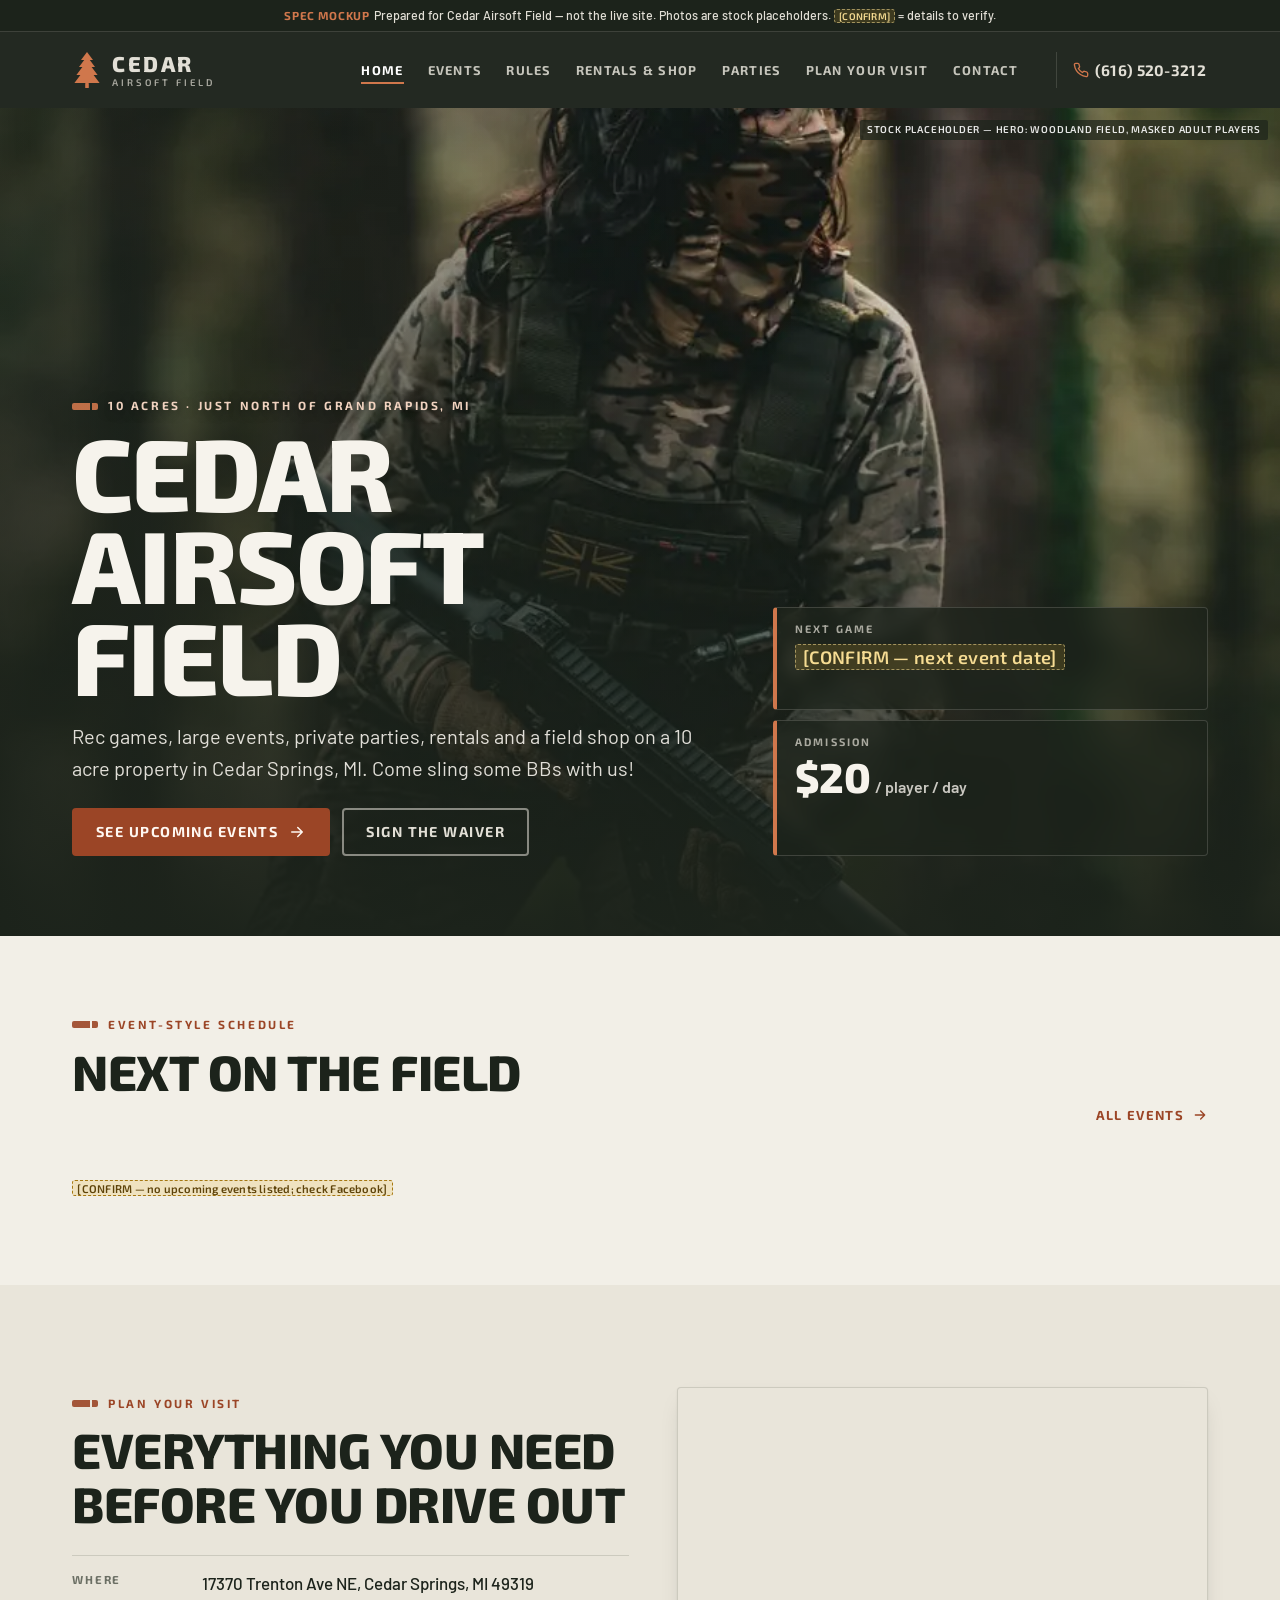
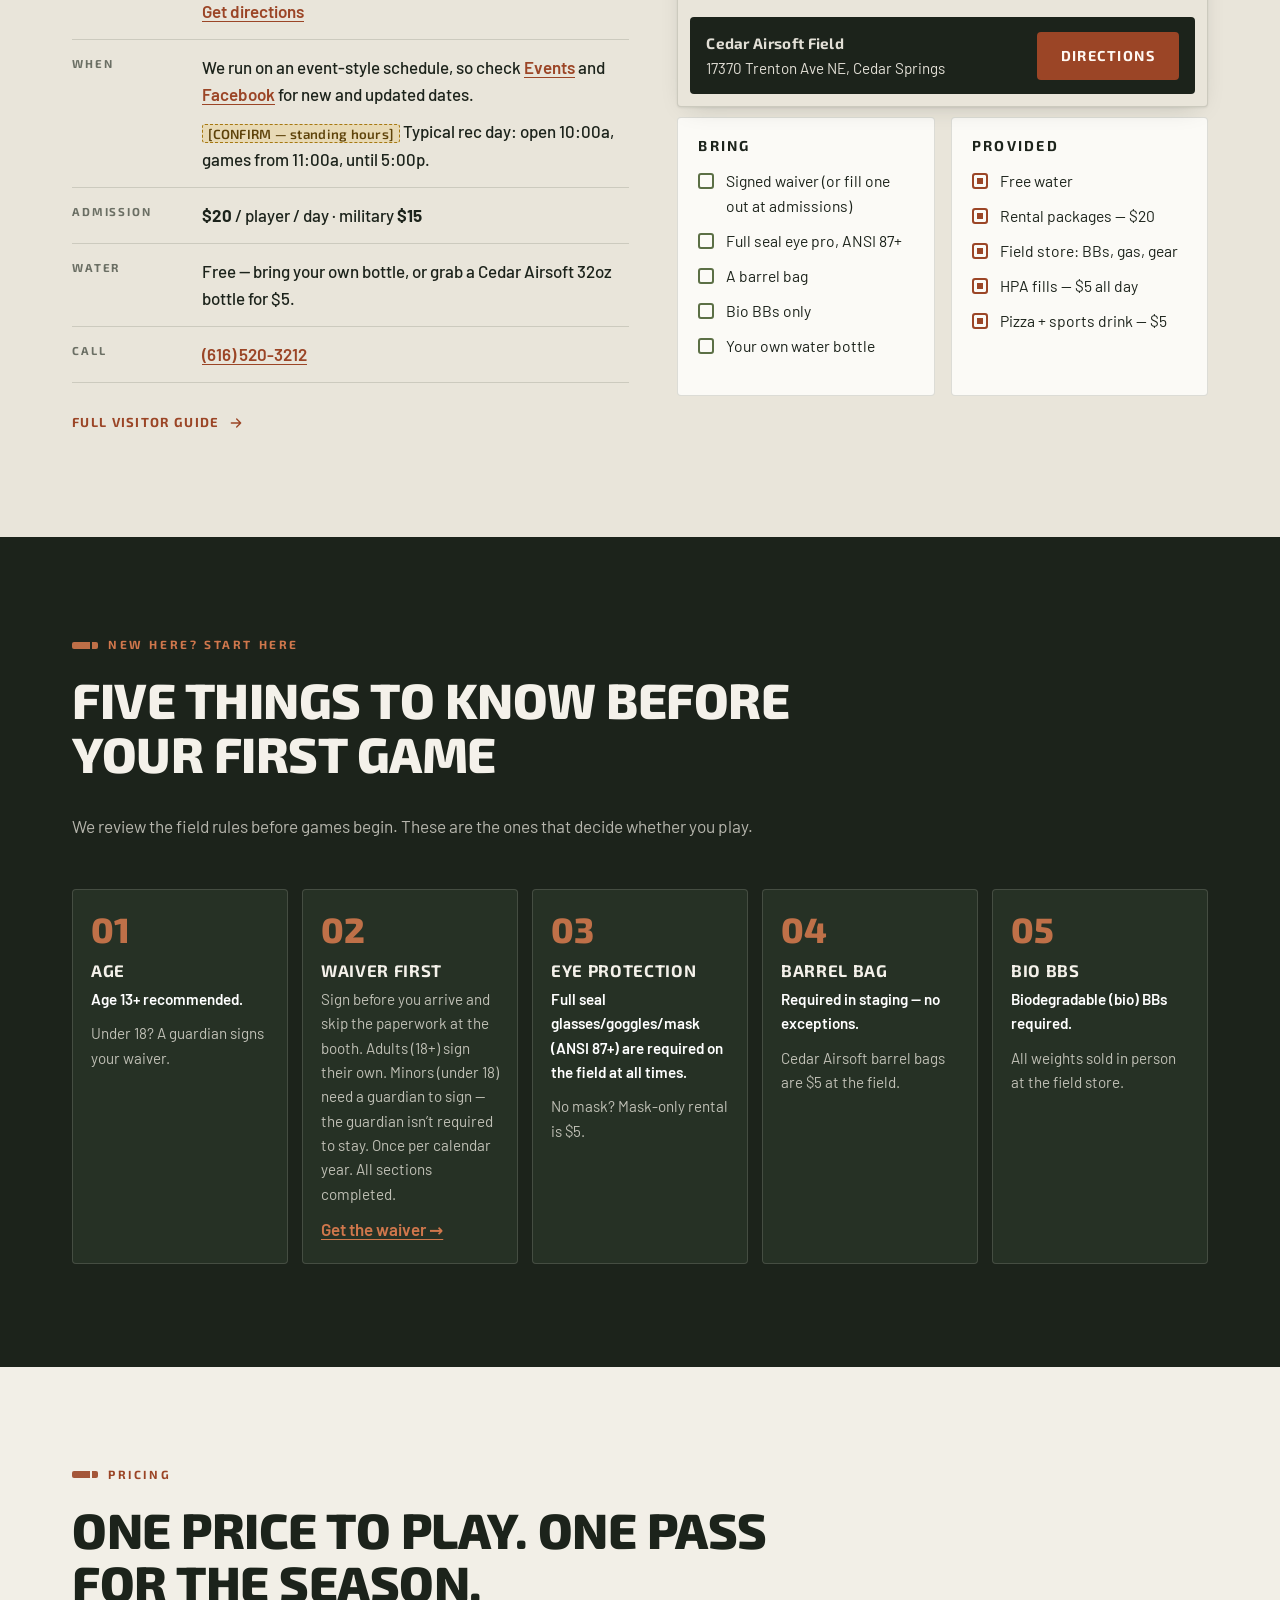
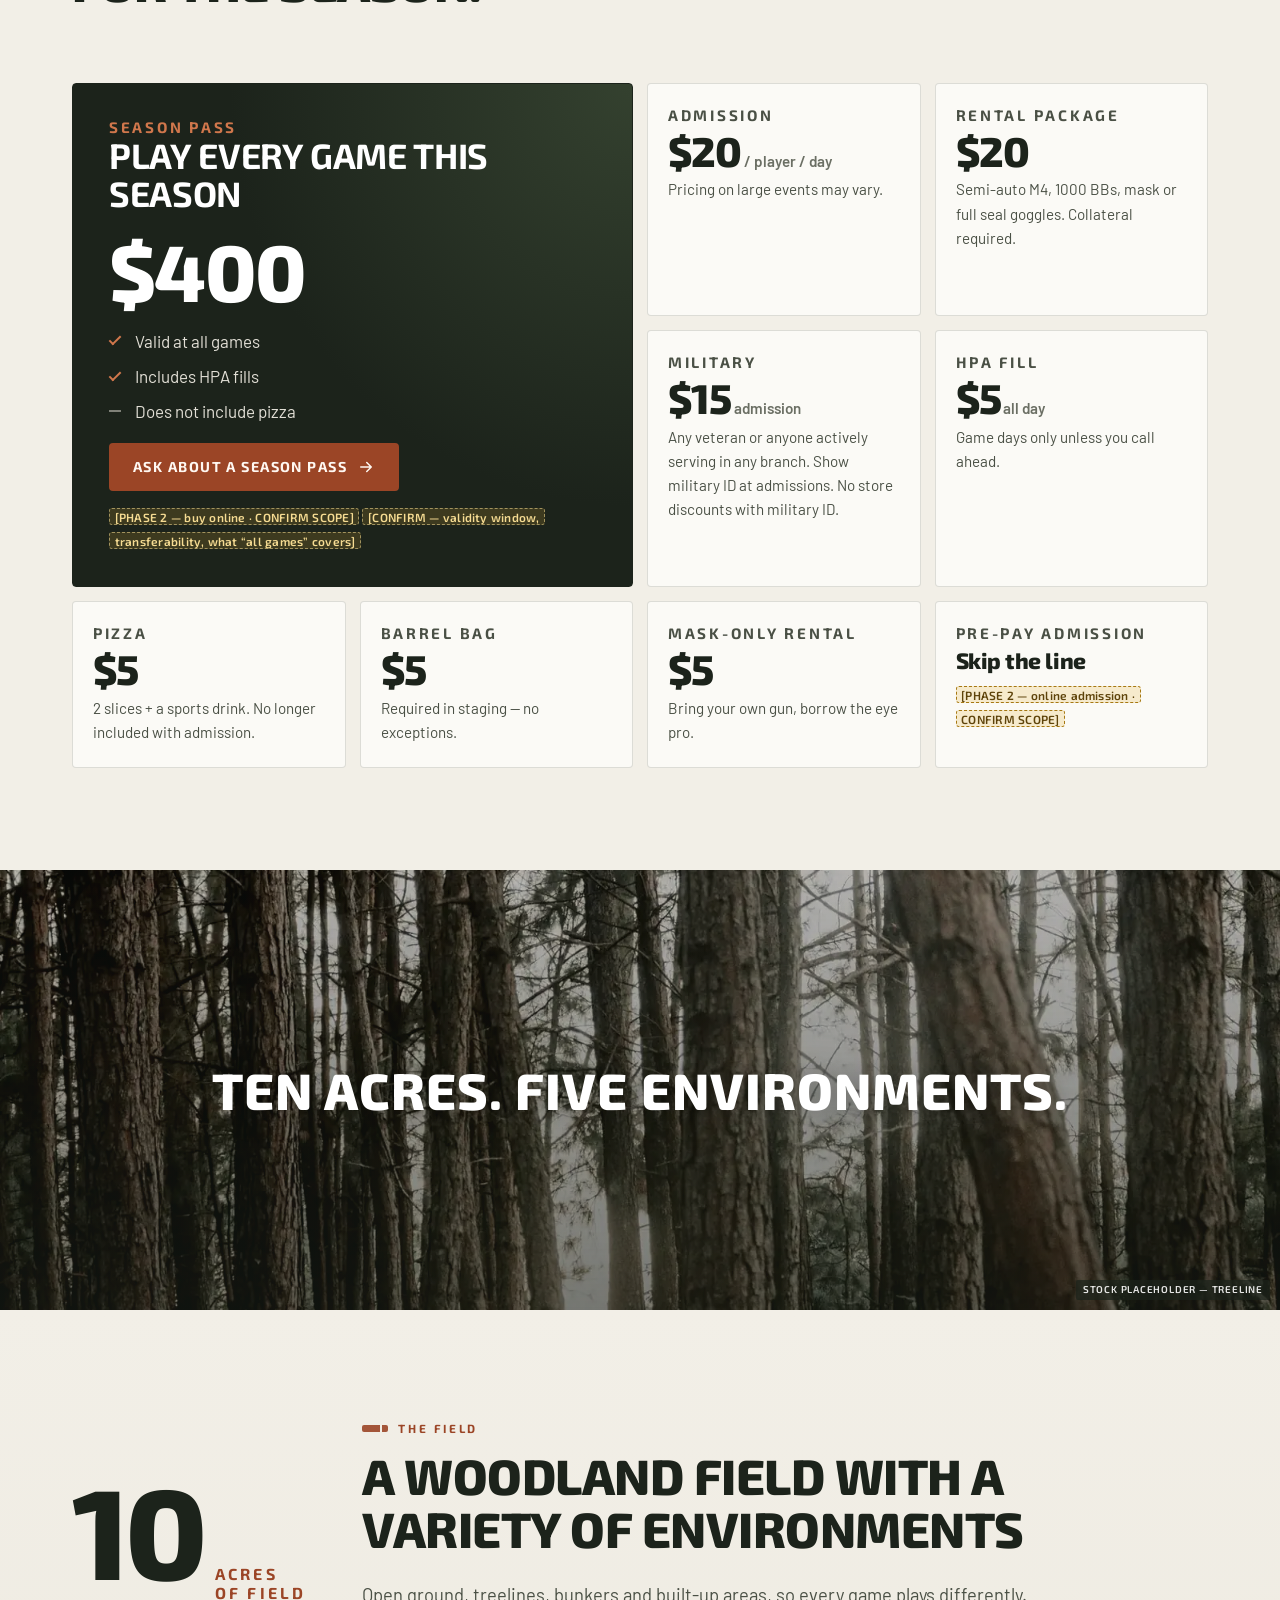
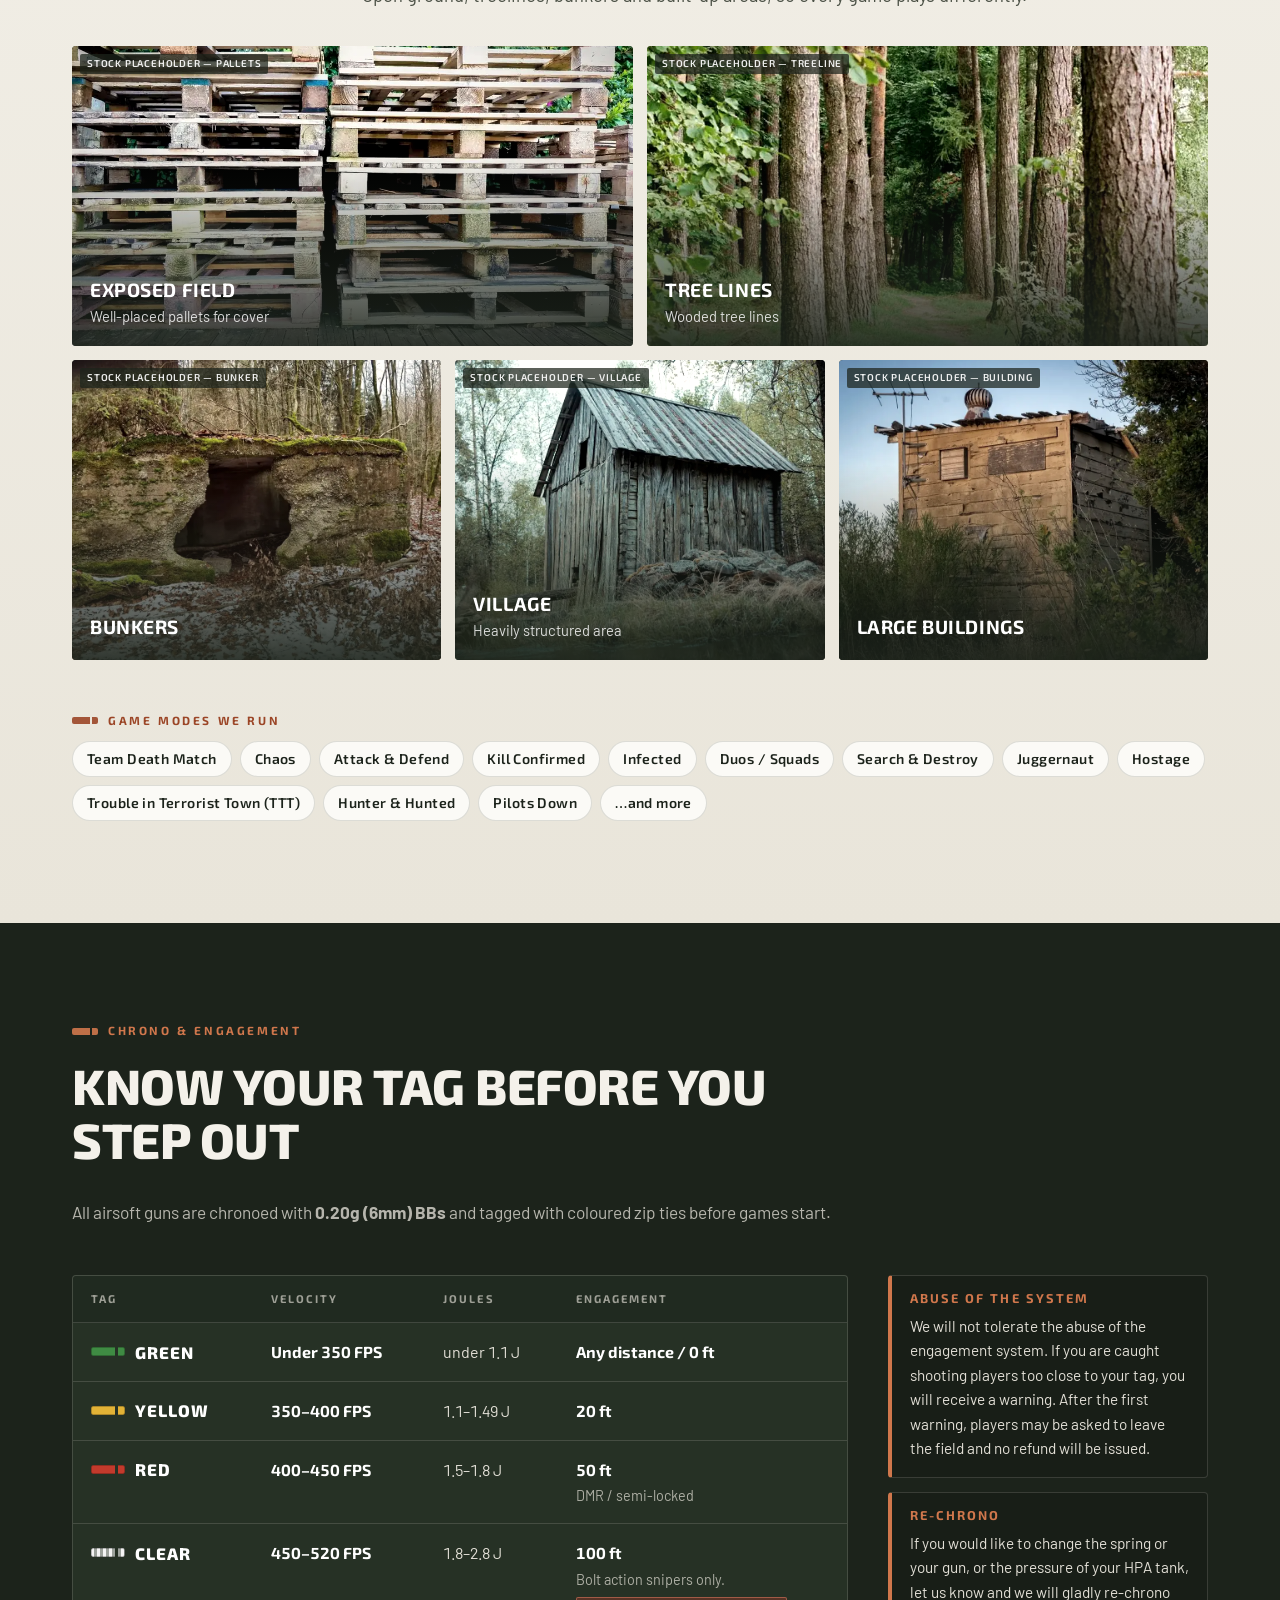
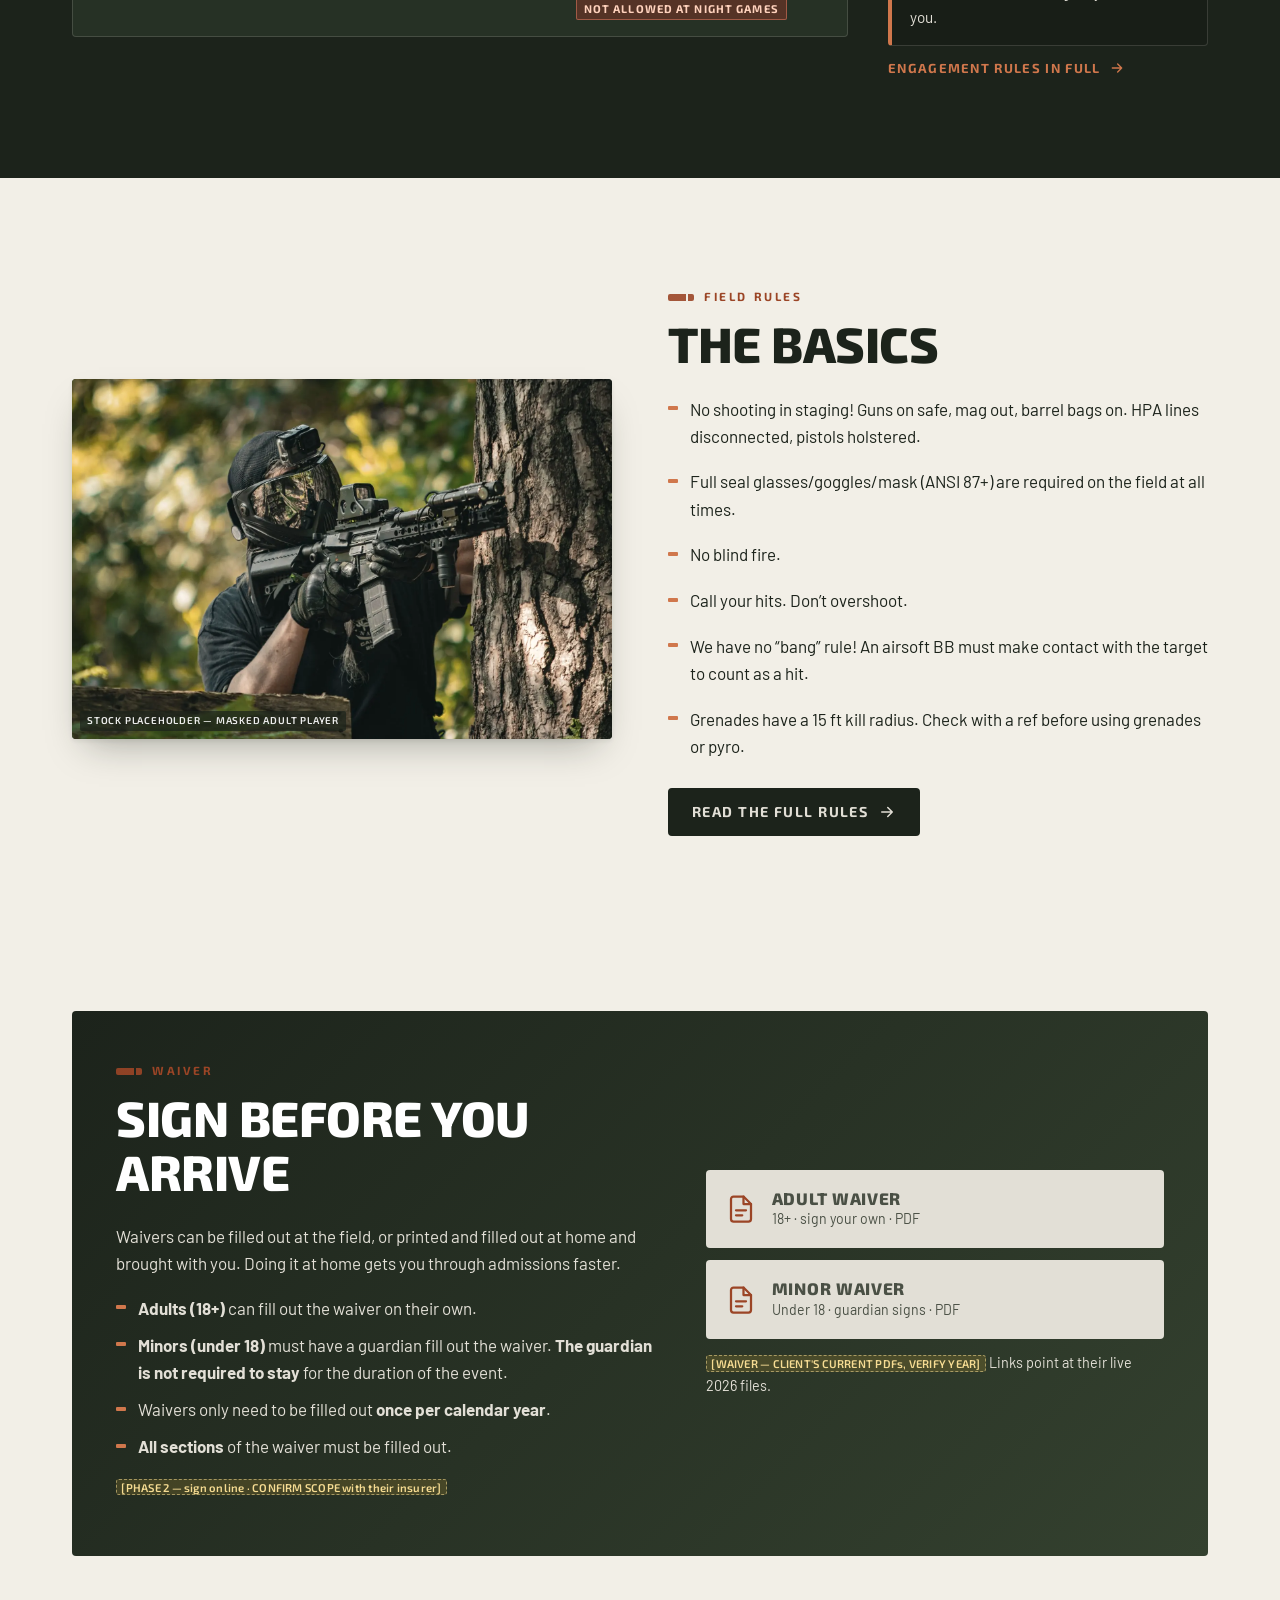
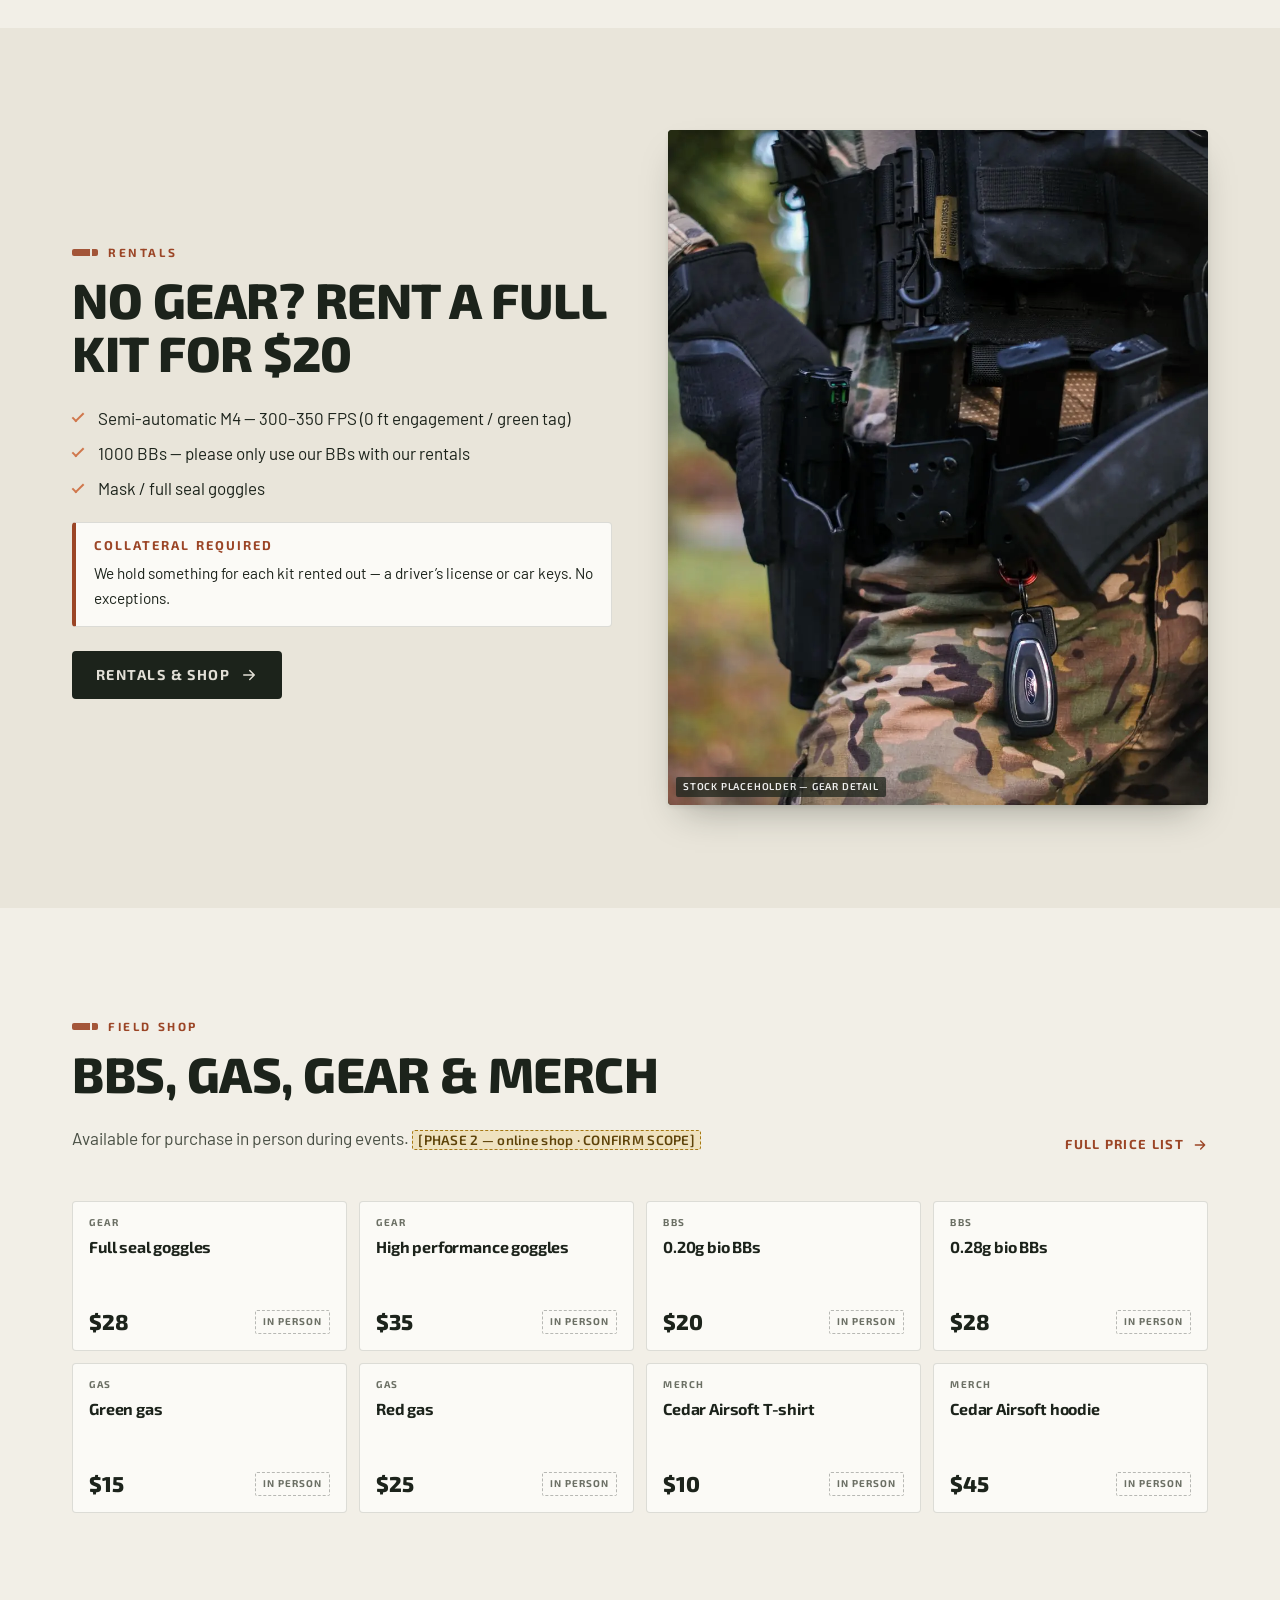
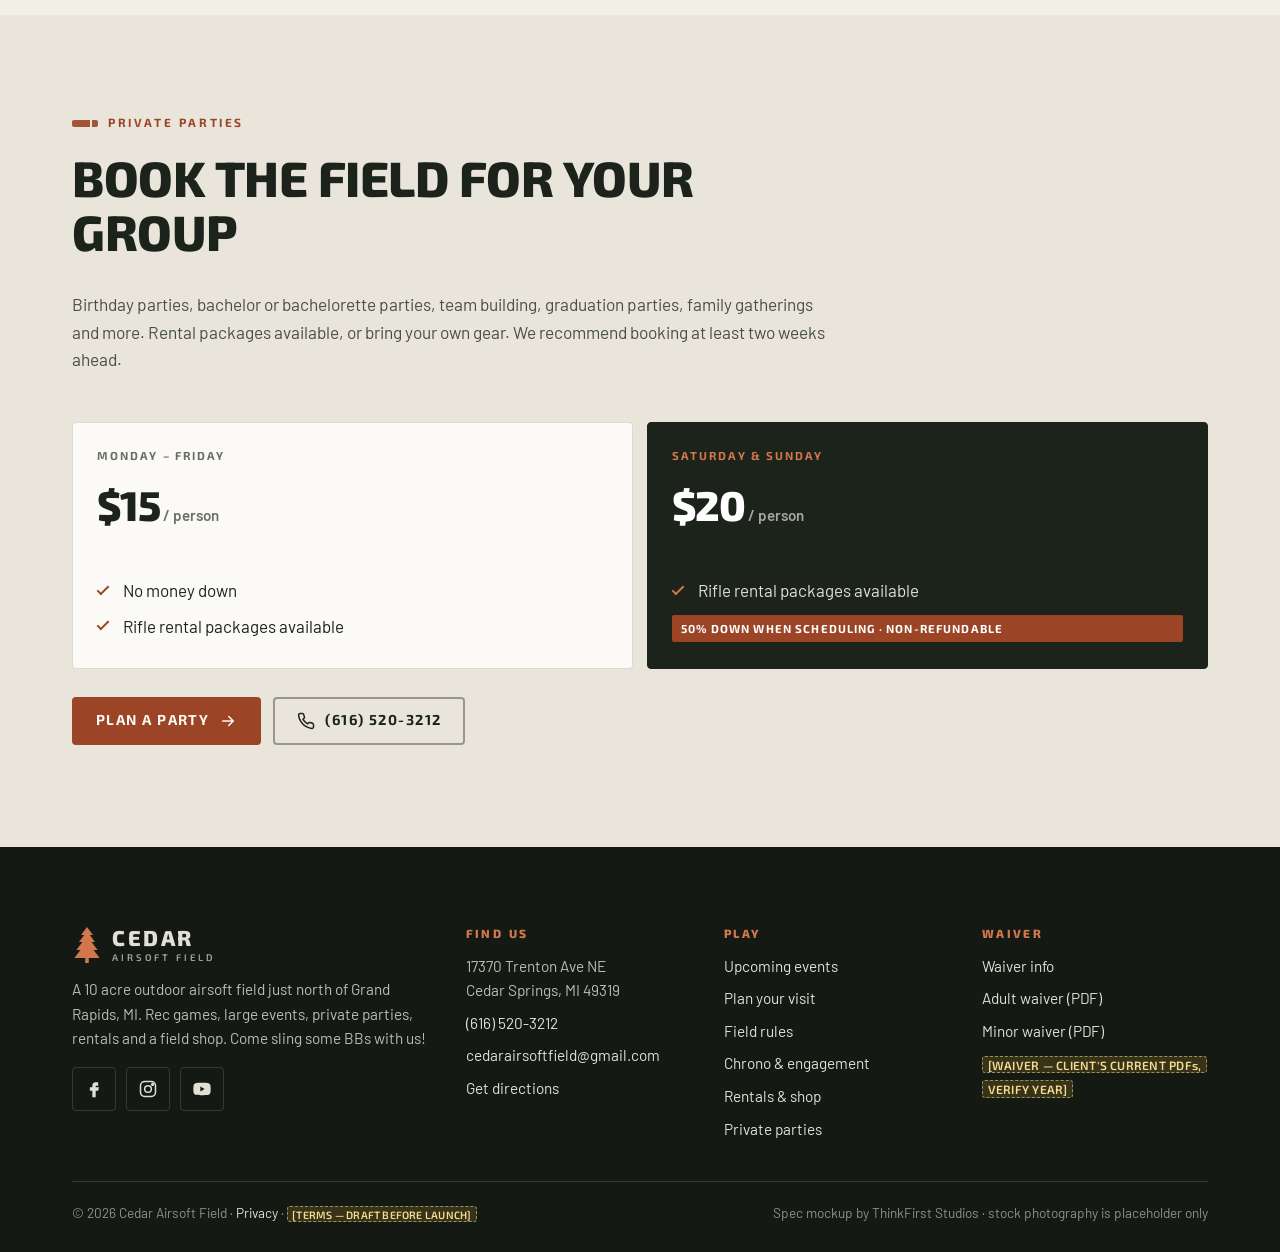
==== index.html @ 247b32ae "Build Cedar Airsoft Field spec mockup Nine-page static restructure of their single-page Squarespace " ====
<!DOCTYPE html>
<html lang="en" class="no-js">
<head>
<meta charset="utf-8">
<meta name="viewport" content="width=device-width, initial-scale=1, viewport-fit=cover">
<!--
  SPEC MOCKUP — Cedar Airsoft Field. LEAD, NOT A CLIENT. Not signed, not deployed.
  Built by ThinkFirst Studios to pitch a restructure of cedarairsoftfield.com.
  All photography is royalty-free stock placeholder (Pexels) — never the field's own.
  [CONFIRM] / [PHASE 2] markers are deliberate and must stay visible until resolved.
-->
<title>Cedar Airsoft Field — Outdoor Airsoft near Grand Rapids, MI</title>
<meta name="description" content="Cedar Airsoft Field: 10 acres of outdoor airsoft just north of Grand Rapids in Cedar Springs, MI. Rec days, night games, private parties, $20 admission, rentals and a field shop.">
<meta name="robots" content="noindex, nofollow">
<meta name="theme-color" content="#1c231b">
<meta property="og:title" content="Cedar Airsoft Field — Outdoor Airsoft near Grand Rapids, MI">
<meta property="og:description" content="Cedar Airsoft Field: 10 acres of outdoor airsoft just north of Grand Rapids in Cedar Springs, MI. Rec days, night games, private parties, $20 admission, rentals and a field shop.">
<meta property="og:type" content="website">
<link rel="icon" href="data:image/svg+xml,%3Csvg xmlns='http://www.w3.org/2000/svg' viewBox='0 0 30 36'%3E%3Cpath fill='%239b4526' d='M15 0 21 8h-3.2l5.2 7h-3.4l6 8h-4l6 8H2.4l6-8h-4l6-8H7l5.2-7H9z'/%3E%3Crect fill='%239b4526' x='13.2' y='31' width='3.6' height='5'/%3E%3C/svg%3E">
<link rel="preconnect" href="https://fonts.googleapis.com">
<link rel="preconnect" href="https://fonts.gstatic.com" crossorigin>
<link href="https://fonts.googleapis.com/css2?family=Barlow:wght@400;500;600;700&amp;family=Exo+2:ital,wght@0,600;0,700;0,800;1,800&amp;display=swap" rel="stylesheet">
<link rel="stylesheet" href="styles.css">
<script type="application/ld+json">
{
  "@context": "https://schema.org",
  "@type": "SportsActivityLocation",
  "name": "Cedar Airsoft Field",
  "description": "A 10 acre outdoor airsoft field just north of Grand Rapids, MI, running rec games, large events and private parties.",
  "telephone": "+1-616-520-3212",
  "email": "cedarairsoftfield@gmail.com",
  "url": "https://www.cedarairsoftfield.com/",
  "address": {
    "@type": "PostalAddress",
    "streetAddress": "17370 Trenton Ave NE",
    "addressLocality": "Cedar Springs",
    "addressRegion": "MI",
    "postalCode": "49319",
    "addressCountry": "US"
  },
  "sameAs": ["https://www.facebook.com/CedarAirsoftField", "https://www.instagram.com/cedarairsoft/", "https://www.youtube.com/channel/UCL5Nqz78FYM2UR3WV9ELx0w"]
}
</script>
</head><body>
<a class="skip" href="#main">Skip to content</a>
<div class="mockup-flag" role="note"><strong>Spec mockup</strong>Prepared for Cedar Airsoft Field — not the live site. Photos are stock placeholders. <span class="ph">[CONFIRM]</span> = details to verify.</div>

<header class="site-header">
  <div class="wrap site-header__inner">
    <a class="brand" href="index.html" aria-label="Cedar Airsoft Field — home"><svg class="brand__mark" viewBox="0 0 30 36" fill="currentColor" aria-hidden="true"><path d="M15 0 21 8h-3.2l5.2 7h-3.4l6 8h-4l6 8H2.4l6-8h-4l6-8H7l5.2-7H9z"/><rect x="13.2" y="31" width="3.6" height="5" rx=".6"/></svg><span class="brand__text"><span class="brand__name">Cedar</span><span class="brand__sub">Airsoft Field</span></span></a>
    <nav class="site-nav" id="site-nav" aria-label="Main">
      <ul>
        <li><a href="index.html" aria-current="page">Home</a></li>
        <li><a href="events.html">Events</a></li>
        <li><a href="rules.html">Rules</a></li>
        <li><a href="rentals-shop.html">Rentals &amp; Shop</a></li>
        <li><a href="parties.html">Parties</a></li>
        <li><a href="plan-your-visit.html">Plan Your Visit</a></li>
        <li><a href="contact.html">Contact</a></li>
      </ul>
      <div class="site-nav__cta">
        <a class="btn" href="waiver.html">Sign the waiver <svg viewBox="0 0 24 24" fill="none" stroke="currentColor" stroke-width="2" stroke-linecap="round" stroke-linejoin="round" aria-hidden="true"><path d="M5 12h14M13 6l6 6-6 6"/></svg></a>
        <a class="btn btn--ghost" href="tel:+16165203212"><svg viewBox="0 0 24 24" fill="none" stroke="currentColor" stroke-width="2" stroke-linecap="round" stroke-linejoin="round" aria-hidden="true"><path d="M22 16.9v3a2 2 0 0 1-2.2 2 19.8 19.8 0 0 1-8.6-3.1 19.5 19.5 0 0 1-6-6A19.8 19.8 0 0 1 2.1 4.2 2 2 0 0 1 4.1 2h3a2 2 0 0 1 2 1.7c.1.9.4 1.8.7 2.7a2 2 0 0 1-.5 2.1L8 9.8a16 16 0 0 0 6 6l1.3-1.3a2 2 0 0 1 2.1-.4c.9.3 1.8.6 2.7.7a2 2 0 0 1 1.7 2z"/></svg> Call (616) 520-3212</a>
      </div>
    </nav>
    <a class="header-phone" href="tel:+16165203212" aria-label="Call (616) 520-3212"><svg viewBox="0 0 24 24" fill="none" stroke="currentColor" stroke-width="2" stroke-linecap="round" stroke-linejoin="round" aria-hidden="true"><path d="M22 16.9v3a2 2 0 0 1-2.2 2 19.8 19.8 0 0 1-8.6-3.1 19.5 19.5 0 0 1-6-6A19.8 19.8 0 0 1 2.1 4.2 2 2 0 0 1 4.1 2h3a2 2 0 0 1 2 1.7c.1.9.4 1.8.7 2.7a2 2 0 0 1-.5 2.1L8 9.8a16 16 0 0 0 6 6l1.3-1.3a2 2 0 0 1 2.1-.4c.9.3 1.8.6 2.7.7a2 2 0 0 1 1.7 2z"/></svg><span>(616) 520-3212</span></a>
    <button class="nav-toggle" type="button" aria-controls="site-nav" aria-expanded="false" aria-label="Open menu"><span class="nav-toggle__bars"></span></button>
  </div>
</header>

<main id="main">

<!-- 1 · HERO ============================================================ -->
<section class="hero">
  <div class="hero__media">
    <picture>
      <source media="(max-width: 700px)" srcset="assets/img/PLACEHOLDER-hero-mobile-kneel.webp" width="900" height="1200">
      <img src="assets/img/PLACEHOLDER-hero-squad-woods.webp" alt="A squad of masked, helmeted airsoft players advancing through woodland" width="2000" height="1125" fetchpriority="high">
    </picture>
  </div>
  <span class="hero__ph">Stock placeholder — hero: woodland field, masked adult players</span>
  <div class="wrap hero__grid">
    <div>
      <p class="eyebrow">10 acres &middot; just north of Grand Rapids, MI</p>
      <h1><span class="line">Cedar</span><span class="line">Airsoft Field</span></h1>
      <p class="hero__lede">Rec games, large events, private parties, rentals and a field shop on a 10 acre property in Cedar Springs, MI. Come sling some BBs with us!</p>
      <div class="hero__actions">
        <a class="btn" href="events.html">See upcoming events <svg viewBox="0 0 24 24" fill="none" stroke="currentColor" stroke-width="2" stroke-linecap="round" stroke-linejoin="round" aria-hidden="true"><path d="M5 12h14M13 6l6 6-6 6"/></svg></a>
        <a class="btn btn--ghost" href="waiver.html">Sign the waiver</a>
      </div>
    </div>
    <div class="hero-facts">
      <div class="fact">
        <p class="fact__label">Next game</p>
        <p class="fact__value" data-next-event>Thu, Oct 8<small>Night game &middot; 4:00&ndash;9:00 PM</small></p>
      </div>
      <div class="fact">
        <p class="fact__label">Admission</p>
        <p class="fact__big num">$20<small>/ player / day</small></p>
      </div>
    </div>
  </div>
</section>

<!-- 2 · NEXT EVENTS ===================================================== -->
<section class="section section--tight" aria-labelledby="events-h">
  <div class="wrap">
    <div class="section-head section-head--split">
      <div>
        <p class="eyebrow">Event-style schedule</p>
        <h2 id="events-h">Next on the field</h2>
      </div>
      <a class="link-arrow" href="events.html">All events <svg viewBox="0 0 24 24" fill="none" stroke="currentColor" stroke-width="2" stroke-linecap="round" stroke-linejoin="round" aria-hidden="true"><path d="M5 12h14M13 6l6 6-6 6"/></svg></a>
    </div>
    <div class="events-strip" data-stagger>
<article class="event-card" data-date="2026-10-08" data-end="21:00" data-summary="Thu, Oct 8<small>Night game &middot; 4:00&ndash;9:00 PM</small>">
  <div class="event-card__top">
    <time class="event-date" datetime="2026-10-08"><span class="event-date__m">Oct</span><span class="event-date__d">8</span></time>
    <div>
      <span class="event-kind event-kind--night">Night game</span>
      <h3>Night Game Thursday</h3>
      <p class="event-meta">Thursday &middot; 4:00&ndash;9:00 PM</p>
    </div>
  </div>
  <div class="event-card__body"><p>Start at 4pm, ends at 9pm. Clear-tag (bolt action) guns are not allowed at night games.</p></div>
  <div class="event-card__foot"><span>Admission <strong>$20</strong></span><span class="next-flag">Next up</span></div>
</article>
<article class="event-card" data-date="2026-10-18" data-end="20:00" data-summary="Sun, Oct 18<small>Rec game, late edition &middot; opens 1:00 PM</small>">
  <div class="event-card__top">
    <time class="event-date" datetime="2026-10-18"><span class="event-date__m">Oct</span><span class="event-date__d">18</span></time>
    <div>
      <span class="event-kind event-kind--rec">Rec game</span>
      <h3>Rec Game, Late Edition</h3>
      <p class="event-meta">Sunday &middot; 1:00&ndash;8:00 PM</p>
    </div>
  </div>
  <div class="event-card__body"><p>Open at 1pm. <span class="ph">[CONFIRM — listing says games end at 8pm, then &ldquo;or until 5:00p&rdquo; in the same paragraph]</span></p></div>
  <div class="event-card__foot"><span>Admission <strong>$20</strong></span><span class="next-flag">Next up</span></div>
</article>
<article class="event-card" data-date="2026-10-24" data-end="17:00" data-summary="Sat, Oct 24<small>Rec day &middot; 10:00 AM&ndash;5:00 PM</small>">
  <div class="event-card__top">
    <time class="event-date" datetime="2026-10-24"><span class="event-date__m">Oct</span><span class="event-date__d">24</span></time>
    <div>
      <span class="event-kind event-kind--rec">Rec day</span>
      <h3>Rec Day</h3>
      <p class="event-meta">Saturday &middot; 10:00 AM&ndash;5:00 PM</p>
    </div>
  </div>
  <div class="event-card__body"><p>Open at 10:00a with games starting at 11:00a. Games run as long as we have willing players on the field, or until 5:00p.</p></div>
  <div class="event-card__foot"><span>Admission <strong>$20</strong></span><span class="next-flag">Next up</span></div>
</article>
<article class="event-card" data-date="2026-10-31" data-end="23:45" data-summary="Sat, Oct 31<small>Zombies! &middot; from 5:00 PM</small>">
  <div class="event-card__top">
    <time class="event-date" datetime="2026-10-31"><span class="event-date__m">Oct</span><span class="event-date__d">31</span></time>
    <div>
      <span class="event-kind event-kind--special">Special event</span>
      <h3>Zombies!</h3>
      <p class="event-meta">Saturday &middot; 5:00 PM&ndash;11:45 PM <span class="ph">[CONFIRM end time]</span></p>
    </div>
  </div>
  <div class="event-card__body"><p>&ldquo;To be listed! Will be similar to our other zombie events.&rdquo; <span class="ph">[CONFIRM — details and pricing; 11:45 PM looks like a placeholder]</span></p></div>
  <div class="event-card__foot"><span>Admission <span class="ph">[CONFIRM — large-event pricing may vary]</span></span><span class="next-flag">Next up</span></div>
</article>
    </div>
    <p class="small muted" data-empty-events hidden><span class="ph">[CONFIRM — no upcoming events listed; check Facebook]</span></p>
  </div>
</section>

<!-- 3 · PLAN YOUR VISIT ================================================= -->
<section class="section section--bone" id="plan" aria-labelledby="plan-h">
  <div class="wrap visit">
    <div class="reveal">
      <p class="eyebrow">Plan your visit</p>
      <h2 id="plan-h">Everything you need before you drive out</h2>
      <ul class="info-list">
        <li><span class="k">Where</span><span class="v">17370 Trenton Ave NE, Cedar Springs, MI 49319<br><a href="https://www.google.com/maps/dir/?api=1&destination=17370+Trenton+Ave+NE,+Cedar+Springs,+MI+49319" rel="noopener">Get directions</a></span></li>
        <li><span class="k">When</span><span class="v">We run on an event-style schedule, so check <a href="events.html">Events</a> and <a href="https://www.facebook.com/CedarAirsoftField" rel="noopener">Facebook</a> for new and updated dates.<span class="ph-block"><span class="ph">[CONFIRM — standing hours]</span> Typical rec day: open 10:00a, games from 11:00a, until 5:00p.</span></span></li>
        <li><span class="k">Admission</span><span class="v"><strong>$20</strong> / player / day &middot; military <strong>$15</strong></span></li>
        <li><span class="k">Water</span><span class="v">Free &mdash; bring your own bottle, or grab a Cedar Airsoft 32oz bottle for $5.</span></li>
        <li><span class="k">Call</span><span class="v"><a href="tel:+16165203212">(616) 520-3212</a></span></li>
      </ul>
      <a class="link-arrow" href="plan-your-visit.html">Full visitor guide <svg viewBox="0 0 24 24" fill="none" stroke="currentColor" stroke-width="2" stroke-linecap="round" stroke-linejoin="round" aria-hidden="true"><path d="M5 12h14M13 6l6 6-6 6"/></svg></a>
    </div>
    <div class="stack-sm">
      <div class="map reveal">
        <iframe title="Map to Cedar Airsoft Field" src="https://www.google.com/maps?q=17370+Trenton+Ave+NE,+Cedar+Springs,+MI+49319&output=embed" loading="lazy" referrerpolicy="no-referrer-when-downgrade"></iframe>
        <div class="map__card"><span><strong>Cedar Airsoft Field</strong><br>17370 Trenton Ave NE, Cedar Springs</span><a class="btn" href="https://www.google.com/maps/dir/?api=1&destination=17370+Trenton+Ave+NE,+Cedar+Springs,+MI+49319" rel="noopener">Directions</a></div>
      </div>
      <div class="checklists" data-stagger>
        <div class="checklist">
          <h3>Bring</h3>
          <ul>
            <li>Signed waiver (or fill one out at admissions)</li>
            <li>Full seal eye pro, ANSI 87+</li>
            <li>A barrel bag</li>
            <li>Bio BBs only</li>
            <li>Your own water bottle</li>
          </ul>
        </div>
        <div class="checklist checklist--provided">
          <h3>Provided</h3>
          <ul>
            <li>Free water</li>
            <li>Rental packages &mdash; $20</li>
            <li>Field store: BBs, gas, gear</li>
            <li>HPA fills &mdash; $5 all day</li>
            <li>Pizza + sports drink &mdash; $5</li>
          </ul>
        </div>
      </div>
    </div>
  </div>
</section>

<!-- 4 · NEW HERE ======================================================== -->
<section class="section section--dark" aria-labelledby="new-h">
  <div class="wrap">
    <div class="section-head">
      <p class="eyebrow">New here? Start here</p>
      <h2 id="new-h">Five things to know before your first game</h2>
      <p>We review the field rules before games begin. These are the ones that decide whether you play.</p>
    </div>
    <ol class="steps" data-stagger>
      <li class="step">
        <h3>Age</h3>
        <p class="verbatim">Age 13+ recommended.</p>
        <p>Under 18? A guardian signs your waiver.</p>
      </li>
      <li class="step">
        <h3>Waiver first</h3>
        <p>Sign before you arrive and skip the paperwork at the booth. Adults (18+) sign their own. Minors (under 18) need a guardian to sign &mdash; the guardian isn&rsquo;t required to stay. Once per calendar year. All sections completed.</p>
        <a href="waiver.html">Get the waiver &rarr;</a>
      </li>
      <li class="step">
        <h3>Eye protection</h3>
        <p class="verbatim">Full seal glasses/goggles/mask (ANSI 87+) are required on the field at all times.</p>
        <p>No mask? Mask-only rental is $5.</p>
      </li>
      <li class="step">
        <h3>Barrel bag</h3>
        <p class="verbatim">Required in staging &mdash; no exceptions.</p>
        <p>Cedar Airsoft barrel bags are $5 at the field.</p>
      </li>
      <li class="step">
        <h3>Bio BBs</h3>
        <p class="verbatim">Biodegradable (bio) BBs required.</p>
        <p>All weights sold in person at the field store.</p>
      </li>
    </ol>
  </div>
</section>

<!-- 5 · PRICING ========================================================= -->
<section class="section" id="pricing" aria-labelledby="price-h">
  <div class="wrap">
    <div class="section-head">
      <p class="eyebrow">Pricing</p>
      <h2 id="price-h">One price to play. One pass for the season.</h2>
    </div>
    <div class="pricing" data-stagger>
      <article class="price-card price-card--season">
        <div>
          <p class="price-card__label">Season Pass</p>
          <h3>Play every game this season</h3>
        </div>
        <p class="price-card__amt num">$400</p>
        <ul class="ticks">
          <li>Valid at all games</li>
          <li>Includes HPA fills</li>
          <li class="no">Does not include pizza</li>
        </ul>
        <div>
          <a class="btn" href="tel:+16165203212">Ask about a Season Pass <svg viewBox="0 0 24 24" fill="none" stroke="currentColor" stroke-width="2" stroke-linecap="round" stroke-linejoin="round" aria-hidden="true"><path d="M5 12h14M13 6l6 6-6 6"/></svg></a>
          <p class="small mt-0" style="margin-top:12px"><span class="ph">[PHASE 2 — buy online &middot; CONFIRM SCOPE]</span> <span class="ph">[CONFIRM — validity window, transferability, what &ldquo;all games&rdquo; covers]</span></p>
        </div>
      </article>
      <article class="price-card">
        <p class="price-card__label">Admission</p>
        <p class="price-card__amt num">$20<small>/ player / day</small></p>
        <p>Pricing on large events may vary.</p>
      </article>
      <article class="price-card">
        <p class="price-card__label">Rental package</p>
        <p class="price-card__amt num">$20</p>
        <p>Semi-auto M4, 1000 BBs, mask or full seal goggles. Collateral required.</p>
      </article>
      <article class="price-card">
        <p class="price-card__label">Military</p>
        <p class="price-card__amt num">$15<small>admission</small></p>
        <p>Any veteran or anyone actively serving in any branch. Show military ID at admissions. No store discounts with military ID.</p>
      </article>
      <article class="price-card">
        <p class="price-card__label">HPA fill</p>
        <p class="price-card__amt num">$5<small>all day</small></p>
        <p>Game days only unless you call ahead.</p>
      </article>
      <article class="price-card">
        <p class="price-card__label">Pizza</p>
        <p class="price-card__amt num">$5</p>
        <p>2 slices + a sports drink. No longer included with admission.</p>
      </article>
      <article class="price-card">
        <p class="price-card__label">Barrel bag</p>
        <p class="price-card__amt num">$5</p>
        <p>Required in staging &mdash; no exceptions.</p>
      </article>
      <article class="price-card">
        <p class="price-card__label">Mask-only rental</p>
        <p class="price-card__amt num">$5</p>
        <p>Bring your own gun, borrow the eye pro.</p>
      </article>
      <article class="price-card">
        <p class="price-card__label">Pre-pay admission</p>
        <p class="price-card__amt" style="font-size:1.4rem;line-height:1.2">Skip the line</p>
        <p><span class="ph">[PHASE 2 — online admission &middot; CONFIRM SCOPE]</span></p>
      </article>
    </div>
  </div>
</section>

<div class="band" aria-hidden="true">
  <div class="band__img"><img src="assets/img/PLACEHOLDER-band-pines.webp" alt="" width="1600" height="800" loading="lazy" decoding="async"></div>
  <div class="band__text"><p>Ten acres. Five environments.</p></div>
  <span class="band__ph">Stock placeholder — treeline</span>
</div>

<!-- 6 · THE FIELD ======================================================= -->
<section class="section section--warm" id="field" aria-labelledby="field-h">
  <div class="wrap">
    <div class="field-intro">
      <div class="acres reveal"><span class="acres__num num" data-count="10">10</span><span class="acres__label">acres<br>of field</span></div>
      <div class="reveal">
        <p class="eyebrow">The field</p>
        <h2 id="field-h">A woodland field with a variety of environments</h2>
        <p class="lede mb-0">Open ground, treelines, bunkers and built-up areas, so every game plays differently.</p>
      </div>
    </div>
    <div class="envs" data-stagger>
      <article class="env"><figure class="photo " data-ph="Stock placeholder — pallets"><img src="assets/img/PLACEHOLDER-field-pallets.webp" alt="Stacked wooden pallets used as cover" width="960" height="720" loading="lazy" decoding="async"></figure><div class="env__body"><h3>Exposed field</h3><p>Well-placed pallets for cover</p></div></article>
      <article class="env"><figure class="photo " data-ph="Stock placeholder — treeline"><img src="assets/img/PLACEHOLDER-field-treeline.webp" alt="A dirt trail running between tall pines" width="800" height="1000" loading="lazy" decoding="async"></figure><div class="env__body"><h3>Tree lines</h3><p>Wooded tree lines</p></div></article>
      <article class="env"><figure class="photo " data-ph="Stock placeholder — bunker"><img src="assets/img/PLACEHOLDER-field-bunker.webp" alt="A moss-covered concrete bunker in winter woods" width="960" height="720" loading="lazy" decoding="async"></figure><div class="env__body"><h3>Bunkers</h3></div></article>
      <article class="env"><figure class="photo " data-ph="Stock placeholder — Village"><img src="assets/img/PLACEHOLDER-field-village.webp" alt="A weathered wooden shack among trees" width="960" height="720" loading="lazy" decoding="async"></figure><div class="env__body"><h3>Village</h3><p>Heavily structured area</p></div></article>
      <article class="env"><figure class="photo " data-ph="Stock placeholder — building"><img src="assets/img/PLACEHOLDER-field-building.webp" alt="A tall weathered wooden building in scrub" width="960" height="720" loading="lazy" decoding="async"></figure><div class="env__body"><h3>Large buildings</h3></div></article>
    </div>
    <div style="margin-top:44px" class="reveal">
      <h3 class="eyebrow" style="font-size:.74rem">Game modes we run</h3>
      <ul class="modes">
        <li>Team Death Match</li><li>Chaos</li><li>Attack &amp; Defend</li><li>Kill Confirmed</li><li>Infected</li><li>Duos / Squads</li><li>Search &amp; Destroy</li><li>Juggernaut</li><li>Hostage</li><li>Trouble in Terrorist Town (TTT)</li><li>Hunter &amp; Hunted</li><li>Pilots Down</li><li>&hellip;and more</li>
      </ul>
    </div>
  </div>
</section>

<!-- 7 · CHRONO ========================================================== -->
<section class="section section--dark" id="chrono" aria-labelledby="chrono-h">
  <div class="wrap">
    <div class="section-head">
      <p class="eyebrow">Chrono &amp; engagement</p>
      <h2 id="chrono-h">Know your tag before you step out</h2>
      <p>All airsoft guns are chronoed with <strong>0.20g (6mm) BBs</strong> and tagged with coloured zip ties before games start.</p>
    </div>
    <div class="chrono-wrap">
      <div class="reveal"><table class="chrono">
  <caption class="sr-only">Chrono and engagement tiers. All guns chrono'd with 0.20g 6mm BBs and tagged with coloured zip ties.</caption>
  <thead>
    <tr><th scope="col">Tag</th><th scope="col">Velocity</th><th scope="col">Joules</th><th scope="col">Engagement</th></tr>
  </thead>
  <tbody>
    <tr><th scope="row"><span class="tie tie--green">Green</span></th><td data-label="Velocity"><strong>Under 350 FPS</strong></td><td data-label="Joules">under 1.1 J</td><td data-label="Engagement"><strong>Any distance / 0 ft</strong></td></tr>
    <tr><th scope="row"><span class="tie tie--yellow">Yellow</span></th><td data-label="Velocity"><strong>350&ndash;400 FPS</strong></td><td data-label="Joules">1.1&ndash;1.49 J</td><td data-label="Engagement"><strong>20 ft</strong></td></tr>
    <tr><th scope="row"><span class="tie tie--red">Red</span></th><td data-label="Velocity"><strong>400&ndash;450 FPS</strong></td><td data-label="Joules">1.5&ndash;1.8 J</td><td data-label="Engagement"><strong>50 ft</strong><span class="note">DMR / semi-locked</span></td></tr>
    <tr><th scope="row"><span class="tie tie--clear">Clear</span></th><td data-label="Velocity"><strong>450&ndash;520 FPS</strong></td><td data-label="Joules">1.8&ndash;2.8 J</td><td data-label="Engagement"><strong>100 ft</strong><span class="note">Bolt action snipers only.</span><span class="warn">Not allowed at night games</span></td></tr>
  </tbody>
</table></div>
      <div class="chrono-side" data-stagger>
        <div class="callout"><h3>Abuse of the system</h3><p>We will not tolerate the abuse of the engagement system. If you are caught shooting players too close to your tag, you will receive a warning. After the first warning, players may be asked to leave the field and no refund will be issued.</p></div>
        <div class="callout"><h3>Re-chrono</h3><p>If you would like to change the spring or your gun, or the pressure of your HPA tank, let us know and we will gladly re-chrono you.</p></div>
        <a class="link-arrow" href="rules.html#engagement">Engagement rules in full <svg viewBox="0 0 24 24" fill="none" stroke="currentColor" stroke-width="2" stroke-linecap="round" stroke-linejoin="round" aria-hidden="true"><path d="M5 12h14M13 6l6 6-6 6"/></svg></a>
      </div>
    </div>
  </div>
</section>

<!-- 8 · RULES =========================================================== -->
<section class="section" aria-labelledby="rules-h">
  <div class="wrap split">
    <div class="reveal">
      <figure class="photo ratio-32" data-ph="Stock placeholder — masked adult player"><img src="assets/img/PLACEHOLDER-player-treeline.webp" alt="A masked airsoft player aiming from behind a tree" width="1600" height="1067" loading="lazy" decoding="async"></figure>
    </div>
    <div class="reveal">
      <p class="eyebrow">Field rules</p>
      <h2 id="rules-h">The basics</h2>
      <ul class="rule-list prose" style="margin-bottom:20px">
        <li>No shooting in staging! Guns on safe, mag out, barrel bags on. HPA lines disconnected, pistols holstered.</li>
        <li>Full seal glasses/goggles/mask (ANSI 87+) are required on the field at all times.</li>
        <li>No blind fire.</li>
        <li>Call your hits. Don&rsquo;t overshoot.</li>
        <li>We have no &ldquo;bang&rdquo; rule! An airsoft BB must make contact with the target to count as a hit.</li>
        <li>Grenades have a 15 ft kill radius. Check with a ref before using grenades or pyro.</li>
      </ul>
      <a class="btn btn--dark" href="rules.html">Read the full rules <svg viewBox="0 0 24 24" fill="none" stroke="currentColor" stroke-width="2" stroke-linecap="round" stroke-linejoin="round" aria-hidden="true"><path d="M5 12h14M13 6l6 6-6 6"/></svg></a>
    </div>
  </div>
</section>

<!-- 9 · WAIVER ========================================================== -->
<section class="section section--tight" id="waiver" aria-labelledby="waiver-h">
  <div class="wrap">
    <div class="waiver-panel reveal">
      <div>
        <p class="eyebrow">Waiver</p>
        <h2 id="waiver-h">Sign before you arrive</h2>
        <p>Waivers can be filled out at the field, or printed and filled out at home and brought with you. Doing it at home gets you through admissions faster.</p>
        <ul class="rule-list">
  <li><strong>Adults (18+)</strong> can fill out the waiver on their own.</li>
  <li><strong>Minors (under 18)</strong> must have a guardian fill out the waiver. <strong>The guardian is not required to stay</strong> for the duration of the event.</li>
  <li>Waivers only need to be filled out <strong>once per calendar year</strong>.</li>
  <li><strong>All sections</strong> of the waiver must be filled out.</li>
</ul>
        <p class="small" style="margin-top:14px"><span class="ph">[PHASE 2 — sign online &middot; CONFIRM SCOPE with their insurer]</span></p>
      </div>
      <div class="waiver-buttons">
  <a class="waiver-btn" href="https://www.cedarairsoftfield.com/s/1st-Adult-Waiver-Website-2026.pdf" rel="noopener"><svg viewBox="0 0 24 24" fill="none" stroke="currentColor" stroke-width="1.8" stroke-linecap="round" stroke-linejoin="round" aria-hidden="true"><path d="M14 2H6a2 2 0 0 0-2 2v16a2 2 0 0 0 2 2h12a2 2 0 0 0 2-2V8z"/><path d="M14 2v6h6M8 13h8M8 17h5"/></svg><span><strong>Adult waiver</strong><span>18+ &middot; sign your own &middot; PDF</span></span></a>
  <a class="waiver-btn" href="https://www.cedarairsoftfield.com/s/1st-Minor-Waiver-Website-2026.pdf" rel="noopener"><svg viewBox="0 0 24 24" fill="none" stroke="currentColor" stroke-width="1.8" stroke-linecap="round" stroke-linejoin="round" aria-hidden="true"><path d="M14 2H6a2 2 0 0 0-2 2v16a2 2 0 0 0 2 2h12a2 2 0 0 0 2-2V8z"/><path d="M14 2v6h6M8 13h8M8 17h5"/></svg><span><strong>Minor waiver</strong><span>Under 18 &middot; guardian signs &middot; PDF</span></span></a>
  <p class="small mb-0"><span class="ph">[WAIVER — CLIENT'S CURRENT PDFs, VERIFY YEAR]</span> Links point at their live 2026 files.</p>
</div>
    </div>
  </div>
</section>

<!-- 10 · RENTALS ======================================================== -->
<section class="section section--bone" aria-labelledby="rent-h">
  <div class="wrap split split--rev">
    <div class="reveal">
      <figure class="photo ratio-45" data-ph="Stock placeholder — gear detail"><img src="assets/img/PLACEHOLDER-gear-detail.webp" alt="Close-up of a tactical belt with holster and magazine pouches" width="960" height="1200" loading="lazy" decoding="async"></figure>
    </div>
    <div class="reveal">
      <p class="eyebrow">Rentals</p>
      <h2 id="rent-h">No gear? Rent a full kit for $20</h2>
      <ul class="ticks" style="margin-bottom:20px">
        <li>Semi-automatic M4 &mdash; 300&ndash;350 FPS (0 ft engagement / green tag)</li>
        <li>1000 BBs &mdash; please only use our BBs with our rentals</li>
        <li>Mask / full seal goggles</li>
      </ul>
      <div class="callout callout--light"><h3>Collateral required</h3><p>We hold something for each kit rented out &mdash; a driver&rsquo;s license or car keys. No exceptions.</p></div>
      <div class="actions"><a class="btn btn--dark" href="rentals-shop.html">Rentals &amp; shop <svg viewBox="0 0 24 24" fill="none" stroke="currentColor" stroke-width="2" stroke-linecap="round" stroke-linejoin="round" aria-hidden="true"><path d="M5 12h14M13 6l6 6-6 6"/></svg></a></div>
    </div>
  </div>
</section>

<!-- 11 · SHOP =========================================================== -->
<section class="section" aria-labelledby="shop-h">
  <div class="wrap">
    <div class="section-head section-head--split">
      <div>
        <p class="eyebrow">Field shop</p>
        <h2 id="shop-h">BBs, gas, gear &amp; merch</h2>
        <p>Available for purchase in person during events. <span class="ph">[PHASE 2 — online shop &middot; CONFIRM SCOPE]</span></p>
      </div>
      <a class="link-arrow" href="rentals-shop.html#shop">Full price list <svg viewBox="0 0 24 24" fill="none" stroke="currentColor" stroke-width="2" stroke-linecap="round" stroke-linejoin="round" aria-hidden="true"><path d="M5 12h14M13 6l6 6-6 6"/></svg></a>
    </div>
    <div class="shop-grid" data-stagger>
      <article class="product"><span class="product__cat">Gear</span><h3 class="product__name">Full seal goggles</h3><div class="product__row"><span class="product__price">$28</span><span class="product__buy">In person</span></div></article>
      <article class="product"><span class="product__cat">Gear</span><h3 class="product__name">High performance goggles</h3><div class="product__row"><span class="product__price">$35</span><span class="product__buy">In person</span></div></article>
      <article class="product"><span class="product__cat">BBs</span><h3 class="product__name">0.20g bio BBs</h3><div class="product__row"><span class="product__price">$20</span><span class="product__buy">In person</span></div></article>
      <article class="product"><span class="product__cat">BBs</span><h3 class="product__name">0.28g bio BBs</h3><div class="product__row"><span class="product__price">$28</span><span class="product__buy">In person</span></div></article>
      <article class="product"><span class="product__cat">Gas</span><h3 class="product__name">Green gas</h3><div class="product__row"><span class="product__price">$15</span><span class="product__buy">In person</span></div></article>
      <article class="product"><span class="product__cat">Gas</span><h3 class="product__name">Red gas</h3><div class="product__row"><span class="product__price">$25</span><span class="product__buy">In person</span></div></article>
      <article class="product"><span class="product__cat">Merch</span><h3 class="product__name">Cedar Airsoft T-shirt</h3><div class="product__row"><span class="product__price">$10</span><span class="product__buy">In person</span></div></article>
      <article class="product"><span class="product__cat">Merch</span><h3 class="product__name">Cedar Airsoft hoodie</h3><div class="product__row"><span class="product__price">$45</span><span class="product__buy">In person</span></div></article>
    </div>
  </div>
</section>

<!-- 12 · PRIVATE PARTIES =============================================== -->
<section class="section section--bone" aria-labelledby="party-h">
  <div class="wrap">
    <div class="section-head">
      <p class="eyebrow">Private parties</p>
      <h2 id="party-h">Book the field for your group</h2>
      <p>Birthday parties, bachelor or bachelorette parties, team building, graduation parties, family gatherings and more. Rental packages available, or bring your own gear. We recommend booking at least two weeks ahead.</p>
    </div>
    <div class="party-prices" data-stagger>
      <article class="party-card">
        <p class="price-card__label">Monday &ndash; Friday</p>
        <p class="price-card__amt num">$15<small>/ person</small></p>
        <ul class="ticks"><li>No money down</li><li>Rifle rental packages available</li></ul>
      </article>
      <article class="party-card party-card--weekend">
        <p class="price-card__label">Saturday &amp; Sunday</p>
        <p class="price-card__amt num">$20<small>/ person</small></p>
        <ul class="ticks"><li>Rifle rental packages available</li></ul>
        <span class="deposit-flag">50% down when scheduling &middot; non-refundable</span>
      </article>
    </div>
    <div class="actions reveal" style="margin-top:0">
      <a class="btn" href="parties.html#enquire">Plan a party <svg viewBox="0 0 24 24" fill="none" stroke="currentColor" stroke-width="2" stroke-linecap="round" stroke-linejoin="round" aria-hidden="true"><path d="M5 12h14M13 6l6 6-6 6"/></svg></a>
      <a class="btn btn--line" href="tel:+16165203212"><svg viewBox="0 0 24 24" fill="none" stroke="currentColor" stroke-width="2" stroke-linecap="round" stroke-linejoin="round" aria-hidden="true"><path d="M22 16.9v3a2 2 0 0 1-2.2 2 19.8 19.8 0 0 1-8.6-3.1 19.5 19.5 0 0 1-6-6A19.8 19.8 0 0 1 2.1 4.2 2 2 0 0 1 4.1 2h3a2 2 0 0 1 2 1.7c.1.9.4 1.8.7 2.7a2 2 0 0 1-.5 2.1L8 9.8a16 16 0 0 0 6 6l1.3-1.3a2 2 0 0 1 2.1-.4c.9.3 1.8.6 2.7.7a2 2 0 0 1 1.7 2z"/></svg> (616) 520-3212</a>
    </div>
  </div>
</section>

</main>

<footer class="site-footer">
  <div class="wrap">
    <div class="footer-grid">
      <div class="footer-brand">
        <a class="brand" href="index.html" aria-label="Cedar Airsoft Field — home"><svg class="brand__mark" viewBox="0 0 30 36" fill="currentColor" aria-hidden="true"><path d="M15 0 21 8h-3.2l5.2 7h-3.4l6 8h-4l6 8H2.4l6-8h-4l6-8H7l5.2-7H9z"/><rect x="13.2" y="31" width="3.6" height="5" rx=".6"/></svg><span class="brand__text"><span class="brand__name">Cedar</span><span class="brand__sub">Airsoft Field</span></span></a>
        <p>A 10 acre outdoor airsoft field just north of Grand Rapids, MI. Rec games, large events, private parties, rentals and a field shop. Come sling some BBs with us!</p>
        <div class="socials">
          <a href="https://www.facebook.com/CedarAirsoftField" aria-label="Cedar Airsoft Field on Facebook" rel="noopener"><svg viewBox="0 0 24 24" fill="currentColor" aria-hidden="true"><path d="M14 8h3V4h-3c-2.8 0-4 1.7-4 4.3V10H7v4h3v8h4v-8h3l1-4h-4V8.6c0-.4.2-.6.6-.6z"/></svg></a>
          <a href="https://www.instagram.com/cedarairsoft/" aria-label="Cedar Airsoft on Instagram" rel="noopener"><svg viewBox="0 0 24 24" fill="none" stroke="currentColor" stroke-width="1.8" aria-hidden="true"><rect x="3" y="3" width="18" height="18" rx="5"/><circle cx="12" cy="12" r="4"/><circle cx="17.5" cy="6.5" r="1" fill="currentColor"/></svg></a>
          <a href="https://www.youtube.com/channel/UCL5Nqz78FYM2UR3WV9ELx0w" aria-label="Cedar Airsoft Field on YouTube" rel="noopener"><svg viewBox="0 0 24 24" fill="currentColor" aria-hidden="true"><path d="M22 7.2a3 3 0 0 0-2.1-2.1C18 4.6 12 4.6 12 4.6s-6 0-7.9.5A3 3 0 0 0 2 7.2 31 31 0 0 0 1.6 12 31 31 0 0 0 2 16.8a3 3 0 0 0 2.1 2.1c1.9.5 7.9.5 7.9.5s6 0 7.9-.5a3 3 0 0 0 2.1-2.1 31 31 0 0 0 .4-4.8 31 31 0 0 0-.4-4.8zM10 15.1V8.9l5.2 3.1z"/></svg></a>
        </div>
      </div>
      <div>
        <h2>Find us</h2>
        <ul>
          <li>17370 Trenton Ave NE<br>Cedar Springs, MI 49319</li>
          <li><a href="tel:+16165203212">(616) 520-3212</a></li>
          <li><a href="mailto:cedarairsoftfield@gmail.com">cedarairsoftfield@gmail.com</a></li>
          <li><a href="https://www.google.com/maps/dir/?api=1&destination=17370+Trenton+Ave+NE,+Cedar+Springs,+MI+49319" rel="noopener">Get directions</a></li>
        </ul>
      </div>
      <div>
        <h2>Play</h2>
        <ul>
          <li><a href="events.html">Upcoming events</a></li>
          <li><a href="plan-your-visit.html">Plan your visit</a></li>
          <li><a href="rules.html">Field rules</a></li>
          <li><a href="rules.html#engagement">Chrono &amp; engagement</a></li>
          <li><a href="rentals-shop.html">Rentals &amp; shop</a></li>
          <li><a href="parties.html">Private parties</a></li>
        </ul>
      </div>
      <div>
        <h2>Waiver</h2>
        <ul>
          <li><a href="waiver.html">Waiver info</a></li>
          <li><a href="https://www.cedarairsoftfield.com/s/1st-Adult-Waiver-Website-2026.pdf" rel="noopener">Adult waiver (PDF)</a></li>
          <li><a href="https://www.cedarairsoftfield.com/s/1st-Minor-Waiver-Website-2026.pdf" rel="noopener">Minor waiver (PDF)</a></li>
          <li><span class="ph">[WAIVER — CLIENT'S CURRENT PDFs, VERIFY YEAR]</span></li>
        </ul>
      </div>
    </div>
    <div class="footer-base">
      <span>&copy; <span data-year>2026</span> Cedar Airsoft Field &middot; <a href="privacy.html">Privacy</a> &middot; <span class="ph">[TERMS — DRAFT BEFORE LAUNCH]</span></span>
      <span>Spec mockup by ThinkFirst Studios &middot; stock photography is placeholder only</span>
    </div>
  </div>
</footer>

<div class="mobile-bar" aria-label="Quick actions">
  <a class="btn btn--ghost" href="events.html"><svg viewBox="0 0 24 24" fill="none" stroke="currentColor" stroke-width="1.8" stroke-linecap="round" stroke-linejoin="round" aria-hidden="true"><rect x="3" y="4" width="18" height="18" rx="2"/><path d="M16 2v4M8 2v4M3 10h18"/></svg> Events</a>
  <a class="btn" href="waiver.html"><svg viewBox="0 0 24 24" fill="none" stroke="currentColor" stroke-width="1.8" stroke-linecap="round" stroke-linejoin="round" aria-hidden="true"><path d="M14 2H6a2 2 0 0 0-2 2v16a2 2 0 0 0 2 2h12a2 2 0 0 0 2-2V8z"/><path d="M14 2v6h6M8 13h8M8 17h5"/></svg> Waiver</a>
</div>

<script src="script.js" defer></script>
</body>
</html>
---- styles.css ----
/* ==========================================================================
   Cedar Airsoft Field — spec mockup
   LEAD, NOT A CLIENT. Not signed. Not deployed.

   Palette sampled from their live Squarespace theme (site.css):
     --darkAccent-hsl  111,11%,12%  -> #1C231B  "forest"
     --lightAccent-hsl  45,12%,87%  -> #E2DFD6  "bone"
   Their theme accent (242,65%,40% indigo) is not carried over; "cedar"
   below is a proposed second accent. [CONFIRM brand hex from logo files]
   Display face kept from their site: Exo 2.
   ========================================================================== */

:root {
  --forest: #1c231b;
  --forest-2: #263125;
  --forest-3: #34412f;
  --bone: #e2dfd6;
  --paper: #f2efe7;
  --paper-2: #e9e5da;
  --ink: #1c231b;
  --ink-soft: #4a5045;
  --muted: #6b6f64;
  --line: rgba(28, 35, 27, .14);
  --line-dark: rgba(226, 223, 214, .16);

  --cedar: #9b4526;        /* cedar heartwood — CTAs on light */
  --cedar-deep: #7f361c;
  --cedar-hi: #d0774c;     /* cedar on dark grounds */
  --moss: #5b6f45;

  /* chrono zip-tie colours — functional, used only for the tag system */
  --tag-green: #3f8b43;
  --tag-yellow: #e2b236;
  --tag-red: #c33a2c;
  --tag-clear: #f7f7f2;

  --ph-bg: rgba(226, 178, 54, .22);
  --ph-line: #a67812;
  --ph-ink: #5e430a;

  --display: "Exo 2", "Segoe UI", system-ui, sans-serif;
  --body: "Barlow", "Segoe UI", system-ui, sans-serif;

  --wrap: 1200px;
  --gutter: 16px;
  --radius: 4px;
  --header-h: 68px;
  --ease: cubic-bezier(.22, .61, .36, 1);
  --shadow: 0 1px 2px rgba(28, 35, 27, .08), 0 8px 24px -12px rgba(28, 35, 27, .25);
  --shadow-lift: 0 2px 4px rgba(28, 35, 27, .08), 0 18px 36px -14px rgba(28, 35, 27, .35);
}
@media (min-width: 640px) { :root { --gutter: 24px; } }
@media (min-width: 1024px) { :root { --gutter: 32px; --header-h: 76px; } }

/* ---------- base ---------- */
*, *::before, *::after { box-sizing: border-box; }
html { -webkit-text-size-adjust: 100%; scroll-behavior: smooth; scroll-padding-top: calc(var(--header-h) + 16px); }
body {
  margin: 0;
  background: var(--paper);
  color: var(--ink);
  font: 400 1.0625rem/1.6 var(--body);
  -webkit-font-smoothing: antialiased;
  overflow-x: hidden;
}
img { display: block; max-width: 100%; height: auto; }
a { color: var(--cedar); text-underline-offset: .18em; }
a:hover { color: var(--cedar-deep); }
h1, h2, h3, h4 { font-family: var(--display); line-height: 1.08; margin: 0 0 .5em; letter-spacing: -.01em; }
h1 { font-weight: 800; }
h2 { font-weight: 800; font-size: clamp(1.9rem, 4.2vw + .6rem, 3.1rem); text-transform: uppercase; }
h3 { font-weight: 700; font-size: 1.25rem; }
p { margin: 0 0 1em; }
ul, ol { margin: 0 0 1em; padding-left: 1.2em; }
:focus-visible { outline: 3px solid var(--cedar-hi); outline-offset: 2px; }
.sr-only { position: absolute; width: 1px; height: 1px; padding: 0; margin: -1px; overflow: hidden; clip: rect(0 0 0 0); white-space: nowrap; border: 0; }
.skip { position: absolute; left: 8px; top: -60px; z-index: 200; background: var(--bone); color: var(--forest); padding: 10px 14px; font-weight: 600; }
.skip:focus { top: 8px; }
.wrap { width: 100%; max-width: var(--wrap); margin: 0 auto; padding: 0 var(--gutter); }
.num { font-variant-numeric: tabular-nums; }

/* ---------- placeholders — must stay visible ---------- */
.ph {
  display: inline;
  font: 600 .78em/1.4 var(--display);
  letter-spacing: .02em;
  color: var(--ph-ink);
  background: var(--ph-bg);
  border: 1px dashed var(--ph-line);
  border-radius: 3px;
  padding: .05em .4em;
  -webkit-box-decoration-break: clone; box-decoration-break: clone;
}
.on-dark .ph, .section--dark .ph, .hero .ph, .site-footer .ph, .mockup-flag .ph, .price-card--season .ph,
.kit-card .ph, .party-card--weekend .ph, .waiver-panel .ph, .estimate .ph, .step .ph {
  color: #f6dc93; background: rgba(226, 178, 54, .16); border-color: rgba(246, 220, 147, .55);
}
.ph-block { display: block; margin-top: .6em; }

/* ---------- mockup flag ---------- */
.mockup-flag {
  background: var(--forest); color: var(--bone);
  font: 500 .78rem/1.4 var(--body);
  text-align: center; padding: 7px var(--gutter);
  border-bottom: 1px solid var(--line-dark);
}
.mockup-flag strong { font-family: var(--display); letter-spacing: .06em; text-transform: uppercase; font-size: .72rem; color: var(--cedar-hi); margin-right: .4em; }

/* ---------- header ---------- */
.site-header {
  position: sticky; top: 0; z-index: 100;
  background: rgba(28, 35, 27, .97);
  color: var(--bone);
  transition: box-shadow .3s var(--ease);
}
.site-header.is-condensed { box-shadow: 0 10px 30px -12px rgba(0, 0, 0, .55); }
.site-header__inner {
  display: flex; align-items: center; gap: 12px;
  height: var(--header-h);
  transition: height .3s var(--ease);
}
.site-header.is-condensed .site-header__inner { height: calc(var(--header-h) - 14px); }

.brand { display: flex; align-items: center; gap: 10px; color: var(--bone); text-decoration: none; margin-right: auto; }
.brand:hover { color: #fff; }
.brand__mark { width: 30px; height: 36px; flex: none; color: var(--cedar-hi); transition: transform .3s var(--ease); }
.site-header.is-condensed .brand__mark { transform: scale(.88); }
.brand__text { display: flex; flex-direction: column; line-height: 1; }
.brand__name { font: 800 1.35rem/1 var(--display); letter-spacing: .12em; text-transform: uppercase; }
.brand__sub { font: 600 .6rem/1 var(--display); letter-spacing: .3em; text-transform: uppercase; color: rgba(226, 223, 214, .7); margin-top: 4px; }
@media (max-width: 380px) { .brand__sub { display: none; } .brand__name { font-size: 1.15rem; } }

.header-phone {
  display: inline-flex; align-items: center; gap: 6px;
  color: var(--bone); text-decoration: none;
  font: 700 .95rem/1 var(--display); letter-spacing: .02em; white-space: nowrap;
  padding: 10px 2px;
}
.header-phone svg { width: 16px; height: 16px; color: var(--cedar-hi); flex: none; }
.header-phone:hover { color: #fff; }
@media (max-width: 359px) { .header-phone span { display: none; } }

.nav-toggle {
  display: inline-grid; place-items: center;
  width: 44px; height: 44px; flex: none;
  background: transparent; border: 1px solid var(--line-dark); border-radius: var(--radius);
  color: var(--bone); cursor: pointer;
}
.nav-toggle__bars, .nav-toggle__bars::before, .nav-toggle__bars::after {
  content: ""; display: block; width: 20px; height: 2px; background: currentColor;
  transition: transform .3s var(--ease), opacity .2s;
}
.nav-toggle__bars { position: relative; }
.nav-toggle__bars::before { position: absolute; top: -6px; }
.nav-toggle__bars::after { position: absolute; top: 6px; }
.nav-open .nav-toggle__bars { background: transparent; }
.nav-open .nav-toggle__bars::before { transform: translateY(6px) rotate(45deg); }
.nav-open .nav-toggle__bars::after { transform: translateY(-6px) rotate(-45deg); }

.site-nav {
  position: fixed; inset: var(--nav-top, var(--header-h)) 0 0 0;
  background: var(--forest);
  padding: 20px var(--gutter) 120px;
  overflow-y: auto;
  transform: translateX(100%);
  visibility: hidden;
  transition: transform .4s var(--ease), visibility 0s linear .4s;
}
.nav-open .site-nav { transform: none; visibility: visible; transition: transform .4s var(--ease); }
.site-nav ul { list-style: none; margin: 0; padding: 0; }
.site-nav a {
  display: block; padding: 14px 0;
  color: var(--bone); text-decoration: none;
  font: 700 1.5rem/1.1 var(--display); text-transform: uppercase; letter-spacing: .04em;
  border-bottom: 1px solid var(--line-dark);
}
.site-nav a[aria-current="page"] { color: var(--cedar-hi); }
.site-nav__cta { display: grid; gap: 10px; margin-top: 24px; }
.site-nav .site-nav__cta a { display: inline-flex; padding: 12px 22px; font-size: .9rem; letter-spacing: .1em; border: 2px solid var(--bd); color: var(--fg); }
body.nav-open { overflow: hidden; }

@media (min-width: 1120px) {
  .nav-toggle { display: none; }
  .site-nav {
    position: static; transform: none; visibility: visible; background: none; padding: 0; overflow: visible;
    order: 0; margin-left: auto;
  }
  .brand { margin-right: 0; }
  .site-nav ul { display: flex; gap: 2px; }
  .site-nav a {
    font-size: .8rem; letter-spacing: .1em; padding: 10px 11px; border: 0; position: relative;
    color: rgba(226, 223, 214, .86);
  }
  .site-nav a::after {
    content: ""; position: absolute; left: 11px; right: 11px; bottom: 4px; height: 2px;
    background: var(--cedar-hi); transform: scaleX(0); transform-origin: left; transition: transform .3s var(--ease);
  }
  .site-nav a:hover { color: #fff; }
  .site-nav a:hover::after, .site-nav a[aria-current="page"]::after { transform: scaleX(1); }
  .site-nav a[aria-current="page"] { color: #fff; }
  .site-nav__cta { display: none; }
  .header-phone { margin-left: 14px; padding-left: 16px; border-left: 1px solid var(--line-dark); }
}

/* ---------- buttons ---------- */
.btn {
  --bg: var(--cedar); --fg: #fff8f2; --bd: var(--cedar);
  display: inline-flex; align-items: center; justify-content: center; gap: 10px;
  min-height: 48px; padding: 12px 22px;
  background: var(--bg); color: var(--fg); border: 2px solid var(--bd); border-radius: var(--radius);
  font: 700 .9rem/1 var(--display); letter-spacing: .1em; text-transform: uppercase; text-decoration: none;
  cursor: pointer;
  transition: transform .25s var(--ease), background-color .25s, box-shadow .25s, color .25s;
}
.btn:hover { --bg: var(--cedar-deep); --bd: var(--cedar-deep); color: #fff; transform: translateY(-2px); box-shadow: 0 10px 20px -10px rgba(127, 54, 28, .7); }
.btn svg { width: 18px; height: 18px; transition: transform .25s var(--ease); }
.btn:hover svg { transform: translateX(3px); }
.btn--ghost { --bg: transparent; --fg: var(--bone); --bd: rgba(226, 223, 214, .55); }
.btn--ghost:hover { --bg: var(--bone); --bd: var(--bone); color: var(--forest); box-shadow: none; }
.btn--dark { --bg: var(--forest); --fg: var(--bone); --bd: var(--forest); }
.btn--dark:hover { --bg: var(--forest-3); --bd: var(--forest-3); }
.btn--line { --bg: transparent; --fg: var(--forest); --bd: rgba(28, 35, 27, .4); }
.btn--line:hover { --bg: var(--forest); --bd: var(--forest); color: var(--bone); box-shadow: none; }
.btn--block { width: 100%; }
.btn[aria-disabled="true"] { opacity: .55; cursor: not-allowed; transform: none; box-shadow: none; }

.link-arrow {
  display: inline-flex; align-items: center; gap: 8px;
  font: 700 .82rem/1 var(--display); letter-spacing: .1em; text-transform: uppercase; text-decoration: none;
  color: var(--cedar);
}
.link-arrow svg { width: 16px; height: 16px; transition: transform .25s var(--ease); }
.link-arrow:hover svg { transform: translateX(4px); }
.section--dark .link-arrow, .on-dark .link-arrow { color: var(--cedar-hi); }

/* ---------- eyebrow with zip-tie mark ---------- */
.eyebrow {
  display: inline-flex; align-items: center; gap: 10px;
  font: 700 .74rem/1 var(--display); letter-spacing: .22em; text-transform: uppercase;
  color: var(--cedar); margin: 0 0 14px;
}
.eyebrow::before {
  content: ""; width: 26px; height: 7px; border-radius: 2px;
  background: linear-gradient(90deg, currentColor 0 70%, transparent 70% 76%, currentColor 76%);
  opacity: .9;
}
.section--dark .eyebrow, .hero .eyebrow, .on-dark .eyebrow { color: var(--cedar-hi); }
.hero .eyebrow { color: #f0d2bf; text-shadow: 0 1px 12px rgba(0, 0, 0, .6); }
.hero .eyebrow::before { color: var(--cedar-hi); }

/* ---------- sections ---------- */
.section { padding: clamp(56px, 8vw, 104px) 0; position: relative; }
.section--tight { padding: clamp(40px, 6vw, 72px) 0; }
.section--bone { background: var(--paper-2); }
.section--dark { background: var(--forest); color: var(--bone); }
.section--dark h2, .section--dark h3 { color: #f4f1ea; }
.section--warm { background: linear-gradient(180deg, var(--paper) 0%, var(--paper-2) 100%); }
.section-head { display: grid; gap: 8px; margin-bottom: clamp(28px, 4vw, 48px); max-width: 760px; }
.section-head p:not(.eyebrow) { color: var(--ink-soft); font-size: 1.08rem; margin: 0; }
.section--dark .section-head p:not(.eyebrow) { color: rgba(226, 223, 214, .78); }
.section-head--split { max-width: none; grid-template-columns: 1fr; align-items: end; }
@media (min-width: 860px) { .section-head--split { grid-template-columns: 1fr auto; gap: 24px; } }
.lede { font-size: 1.15rem; color: var(--ink-soft); }

/* ---------- photo + placeholder labels ---------- */
.photo { position: relative; margin: 0; overflow: hidden; background: var(--forest-2); border-radius: var(--radius); }
.photo img { width: 100%; height: 100%; object-fit: cover; filter: saturate(.9) contrast(1.04) sepia(.07); transition: transform .8s var(--ease); }
.photo[data-ph]::after {
  content: attr(data-ph);
  position: absolute; left: 8px; bottom: 8px; z-index: 2;
  font: 600 .62rem/1.2 var(--display); letter-spacing: .08em; text-transform: uppercase;
  color: rgba(255, 255, 255, .92); background: rgba(28, 35, 27, .72);
  padding: 4px 7px; border-radius: 2px; max-width: calc(100% - 16px);
  pointer-events: none;
}
a:hover .photo img, .card-photo:hover .photo img { transform: scale(1.04); }
.ratio-43 { aspect-ratio: 4 / 3; }
.ratio-45 { aspect-ratio: 4 / 5; }
.ratio-32 { aspect-ratio: 3 / 2; }
.ratio-169 { aspect-ratio: 16 / 9; }

.empty-frame {
  display: grid; place-items: center; text-align: center;
  aspect-ratio: 4 / 5; padding: 20px;
  border: 2px dashed rgba(28, 35, 27, .3); border-radius: var(--radius);
  background: repeating-linear-gradient(135deg, transparent 0 12px, rgba(28, 35, 27, .035) 12px 24px);
  color: var(--muted); font: 600 .78rem/1.4 var(--display); letter-spacing: .08em; text-transform: uppercase;
}

/* ---------- hero ---------- */
.hero {
  position: relative; isolation: isolate;
  min-height: min(92svh, 860px);
  display: flex; align-items: flex-end;
  color: #f6f3ec;
  padding: 120px 0 clamp(40px, 7vw, 80px);
  overflow: hidden;
}
.hero__media { position: absolute; inset: 0; z-index: -2; }
.hero__media img { width: 100%; height: 100%; object-fit: cover; object-position: 50% 40%; filter: saturate(.92) contrast(1.05) sepia(.06); }
.hero__media::after {
  content: ""; position: absolute; inset: 0;
  background:
    linear-gradient(0deg, rgba(28, 35, 27, .96) 0%, rgba(28, 35, 27, .2) 78%),
    linear-gradient(90deg, rgba(28, 35, 27, .78) 0%, rgba(28, 35, 27, 0) 64%);
}
.hero__ph {
  position: absolute; right: 12px; top: 12px; z-index: 1;
  font: 600 .62rem/1.2 var(--display); letter-spacing: .08em; text-transform: uppercase;
  background: rgba(28, 35, 27, .7); color: rgba(255, 255, 255, .9); padding: 4px 7px; border-radius: 2px;
}
.hero__grid { display: grid; gap: 28px; align-items: end; }
@media (min-width: 960px) { .hero__grid { grid-template-columns: 1.5fr 1fr; gap: 48px; } }
.hero h1 {
  font-size: clamp(2.9rem, 9vw + .4rem, 6.4rem);
  line-height: .9; text-transform: uppercase; letter-spacing: -.015em; margin-bottom: 18px;
}
.hero h1 .line { display: block; }
.hero h1 .line--sub { font-size: .42em; letter-spacing: .2em; font-weight: 700; margin-top: .35em; color: var(--bone); }
.hero__lede { font-size: clamp(1.05rem, 1vw + .8rem, 1.25rem); max-width: 34em; color: rgba(246, 243, 236, .9); margin-bottom: 24px; }
.hero__actions { display: flex; flex-wrap: wrap; gap: 12px; }

.hero-facts { display: grid; gap: 10px; }
@media (min-width: 560px) and (max-width: 959px) { .hero-facts { grid-template-columns: 1fr 1fr; } }
.fact {
  background: rgba(28, 35, 27, .72);
  -webkit-backdrop-filter: blur(8px); backdrop-filter: blur(8px);
  border: 1px solid rgba(226, 223, 214, .18);
  border-left: 4px solid var(--cedar-hi);
  border-radius: var(--radius);
  padding: 16px 18px;
}
.fact__label { font: 700 .68rem/1 var(--display); letter-spacing: .2em; text-transform: uppercase; color: rgba(226, 223, 214, .7); margin-bottom: 8px; }
.fact__value { font: 800 1.45rem/1.1 var(--display); color: #fff; }
.fact__value small { display: block; font: 500 .95rem/1.4 var(--body); color: rgba(246, 243, 236, .82); margin-top: 4px; }
.fact__big { font: 800 2.6rem/1 var(--display); }
.fact__big small { display: inline; font: 600 1rem var(--body); margin-left: 4px; color: rgba(246, 243, 236, .8); }

/* page hero for sub-pages */
.page-hero { position: relative; isolation: isolate; color: #f6f3ec; padding: clamp(72px, 12vw, 140px) 0 clamp(36px, 5vw, 56px); overflow: hidden; background: var(--forest); }
.page-hero__media { position: absolute; inset: 0; z-index: -1; }
.page-hero__media img { width: 100%; height: 100%; object-fit: cover; filter: saturate(.85) contrast(1.05) sepia(.08); }
.page-hero__media::after { content: ""; position: absolute; inset: 0; background: linear-gradient(0deg, rgba(28, 35, 27, .96) 0%, rgba(28, 35, 27, .35) 100%); }
.page-hero h1 { font-size: clamp(2.4rem, 6vw + .6rem, 4.6rem); text-transform: uppercase; line-height: .95; margin-bottom: 14px; }
.page-hero p { max-width: 40em; font-size: 1.12rem; color: rgba(246, 243, 236, .88); margin: 0; }
.page-hero--plain { padding-top: clamp(56px, 8vw, 96px); }
.crumbs { font: 600 .72rem/1 var(--display); letter-spacing: .16em; text-transform: uppercase; margin-bottom: 18px; color: rgba(226, 223, 214, .7); }
.crumbs a { color: inherit; text-decoration: none; }
.crumbs a:hover { color: #fff; }

/* ---------- events ---------- */
.events-strip {
  display: grid; grid-auto-flow: column; grid-auto-columns: minmax(264px, 82%);
  gap: 14px; overflow-x: auto; scroll-snap-type: x mandatory;
  padding: 4px var(--gutter) 18px; margin: 0 calc(var(--gutter) * -1);
  scrollbar-width: thin;
}
.events-strip > * { scroll-snap-align: start; }
@media (min-width: 720px) { .events-strip { grid-auto-columns: minmax(264px, 46%); } }
@media (min-width: 1080px) { .events-strip { grid-auto-flow: row; grid-template-columns: repeat(4, 1fr); overflow: visible; padding: 4px 0 0; margin: 0; } }

.event-card {
  display: flex; flex-direction: column;
  background: #fbfaf6; border: 1px solid var(--line); border-radius: var(--radius);
  padding: 18px; box-shadow: var(--shadow);
  transition: transform .3s var(--ease), box-shadow .3s var(--ease);
}
.event-card:hover { transform: translateY(-4px); box-shadow: var(--shadow-lift); }
.event-card__top { display: flex; gap: 14px; align-items: flex-start; margin-bottom: 14px; }
.event-date {
  flex: none; width: 62px; text-align: center;
  background: var(--forest); color: var(--bone); border-radius: var(--radius); padding: 8px 4px 9px;
}
.event-date__m { display: block; font: 700 .7rem/1 var(--display); letter-spacing: .2em; text-transform: uppercase; color: var(--cedar-hi); }
.event-date__d { display: block; font: 800 1.9rem/1 var(--display); margin-top: 3px; }
.event-card h3 { font-size: 1.1rem; margin: 2px 0 6px; }
.event-meta { font-size: .95rem; color: var(--ink-soft); margin: 0; }
.event-meta strong { color: var(--ink); font-weight: 600; }
.event-kind {
  display: inline-block; margin-bottom: 6px;
  font: 700 .62rem/1 var(--display); letter-spacing: .16em; text-transform: uppercase;
  padding: 4px 7px; border-radius: 2px; background: var(--paper-2); color: var(--forest);
}
.event-kind--night { background: var(--forest); color: var(--bone); }
.event-kind--special { background: var(--cedar); color: #fff; }
.event-card__body { font-size: .95rem; color: var(--ink-soft); flex: 1; }
.event-card__body p:last-child { margin-bottom: 0; }
.event-card__foot { margin-top: 14px; padding-top: 12px; border-top: 1px solid var(--line); display: flex; justify-content: space-between; align-items: center; gap: 10px; flex-wrap: wrap; font-size: .9rem; }
.event-card.is-next { border-color: var(--cedar); box-shadow: 0 0 0 1px var(--cedar), var(--shadow); }
.event-card.is-next .event-date { background: var(--cedar); }
.event-card.is-next .event-date__m { color: #ffe1cf; }
.next-flag { font: 700 .62rem/1 var(--display); letter-spacing: .16em; text-transform: uppercase; color: var(--cedar); display: none; }
.event-card.is-next .next-flag { display: inline; }
.event-card.is-past { display: none; }

.event-list { display: grid; gap: 16px; }
@media (min-width: 760px) { .event-list { grid-template-columns: 1fr 1fr; } }
.event-list .event-card { padding: 22px; }

.past-events { columns: 1; gap: 32px; list-style: none; padding: 0; margin: 0; font-size: .98rem; }
@media (min-width: 640px) { .past-events { columns: 2; } }
@media (min-width: 1000px) { .past-events { columns: 3; } }
.past-events li { break-inside: avoid; padding: 9px 0; border-bottom: 1px solid var(--line); display: flex; gap: 12px; }
.past-events time { flex: none; width: 64px; font: 700 .8rem/1.6 var(--display); letter-spacing: .06em; color: var(--muted); text-transform: uppercase; }

/* ---------- plan your visit ---------- */
.visit { display: grid; gap: 28px; }
@media (min-width: 960px) { .visit { grid-template-columns: 1.05fr 1fr; gap: 48px; } }
.info-list { list-style: none; padding: 0; margin: 0 0 24px; display: grid; gap: 0; }
.info-list li { display: grid; grid-template-columns: 116px 1fr; gap: 14px; padding: 14px 0; border-bottom: 1px solid var(--line); }
.info-list li:first-child { border-top: 1px solid var(--line); }
.info-list dt, .info-list .k { font: 700 .72rem/1.6 var(--display); letter-spacing: .16em; text-transform: uppercase; color: var(--muted); }
.info-list .v { font-weight: 500; }
.info-list .v a { font-weight: 600; }
@media (max-width: 420px) { .info-list li { grid-template-columns: 1fr; gap: 2px; } }

.map {
  position: relative; border-radius: var(--radius); overflow: hidden; background: var(--paper-2);
  min-height: 320px; border: 1px solid var(--line); box-shadow: var(--shadow);
}
.map iframe { position: absolute; inset: 0; width: 100%; height: 100%; border: 0; filter: saturate(.7) contrast(1.02); }
.map__card {
  position: absolute; left: 12px; bottom: 12px; right: 12px; z-index: 2;
  background: var(--forest); color: var(--bone); padding: 14px 16px; border-radius: var(--radius);
  display: flex; justify-content: space-between; gap: 12px; align-items: center; flex-wrap: wrap;
  font-size: .95rem;
}
.map__card strong { font-family: var(--display); letter-spacing: .02em; }

.checklists { display: grid; gap: 16px; }
@media (min-width: 640px) { .checklists { grid-template-columns: 1fr 1fr; } }
.checklist { background: #fbfaf6; border: 1px solid var(--line); border-radius: var(--radius); padding: 20px 20px 10px; }
.checklist h3 { font-size: .9rem; letter-spacing: .16em; text-transform: uppercase; margin-bottom: 14px; }
.checklist ul { list-style: none; padding: 0; }
.checklist li { position: relative; padding: 0 0 10px 28px; font-size: .98rem; }
.checklist li::before {
  content: ""; position: absolute; left: 0; top: .32em; width: 16px; height: 16px; border-radius: 3px;
  border: 2px solid var(--moss);
  background: linear-gradient(135deg, transparent 0 40%, var(--moss) 40% 60%, transparent 60%) no-repeat center / 0 0;
}
.checklist--provided li::before { border-color: var(--cedar); background: var(--cedar); box-shadow: inset 0 0 0 3px #fbfaf6; }

/* ---------- first-timer steps ---------- */
.steps { list-style: none; padding: 0; margin: 0; display: grid; gap: 14px; counter-reset: step; }
@media (min-width: 720px) { .steps { grid-template-columns: repeat(2, 1fr); } }
@media (min-width: 1080px) { .steps { grid-template-columns: repeat(5, 1fr); } }
.step {
  counter-increment: step; position: relative;
  background: var(--forest-2); border: 1px solid var(--line-dark); border-radius: var(--radius);
  padding: 22px 18px 20px; color: var(--bone);
  transition: transform .3s var(--ease), border-color .3s;
}
.step:hover { transform: translateY(-4px); border-color: rgba(208, 119, 76, .55); }
.step::before {
  content: counter(step, decimal-leading-zero);
  display: block; font: 800 2.2rem/1 var(--display); color: var(--cedar-hi); margin-bottom: 14px; opacity: .9;
}
.step h3 { font-size: 1.05rem; text-transform: uppercase; letter-spacing: .04em; margin-bottom: 8px; }
.step p { font-size: .95rem; color: rgba(226, 223, 214, .82); margin: 0 0 10px; }
.step a { color: var(--cedar-hi); font-weight: 600; }
.verbatim { font-weight: 600; color: #fff; }
.section--dark .verbatim { color: #fff; }
.verbatim-note { display: block; font: 600 .62rem/1.3 var(--display); letter-spacing: .14em; text-transform: uppercase; color: rgba(226, 223, 214, .5); margin-top: 6px; }

/* ---------- pricing ---------- */
.pricing { display: grid; gap: 14px; }
@media (min-width: 640px) { .pricing { grid-template-columns: repeat(2, 1fr); } }
@media (min-width: 1024px) { .pricing { grid-template-columns: repeat(4, 1fr); } }
.price-card {
  background: #fbfaf6; border: 1px solid var(--line); border-radius: var(--radius);
  padding: 22px 20px; display: flex; flex-direction: column; gap: 6px;
  transition: transform .3s var(--ease), box-shadow .3s var(--ease);
}
.price-card:hover { transform: translateY(-4px); box-shadow: var(--shadow-lift); }
.price-card__label { font: 700 .72rem/1.2 var(--display); letter-spacing: .18em; text-transform: uppercase; color: var(--muted); }
.price-card .price-card__amt, .party-card .price-card__amt, .kit-card .price-card__amt, .price-card__amt { font: 800 2.6rem/1 var(--display); color: var(--forest); letter-spacing: -.02em; }
.price-card__amt small { font: 600 .95rem var(--body); color: var(--muted); letter-spacing: 0; margin-left: 2px; }
.price-card p { margin: 0; font-size: .95rem; color: var(--ink-soft); }
.price-card--season {
  grid-column: 1 / -1;
  background: radial-gradient(120% 140% at 100% 0%, var(--forest-3) 0%, var(--forest) 60%);
  color: var(--bone); border-color: var(--forest);
  padding: 28px 24px; display: grid; gap: 18px;
}
@media (min-width: 760px) { .price-card--season { grid-template-columns: 1fr auto; align-items: center; padding: 34px 36px; } }
@media (min-width: 1024px) { .price-card--season { grid-column: span 2; grid-row: span 2; grid-template-columns: 1fr; align-content: space-between; } }
.price-card--season .price-card__label { color: var(--cedar-hi); }
.price-card.price-card--season .price-card__amt { color: #fff; font-size: clamp(3.4rem, 7vw, 5rem); }
.price-card--season h3 { font-size: clamp(1.6rem, 3vw, 2.2rem); text-transform: uppercase; color: #fff; margin: 0; }
.ticks { list-style: none; padding: 0; margin: 0; display: grid; gap: 8px; }
.ticks li { padding-left: 26px; position: relative; }
.ticks li::before { content: ""; position: absolute; left: 0; top: .5em; width: 12px; height: 6px; border-left: 2px solid var(--cedar-hi); border-bottom: 2px solid var(--cedar-hi); transform: rotate(-45deg); }
.ticks li.no::before { width: 12px; height: 2px; border: 0; background: rgba(226, 223, 214, .5); transform: none; top: .7em; }
.price-note { margin-top: 18px; font-size: .95rem; color: var(--muted); }

/* ---------- the field ---------- */
.acres { display: flex; align-items: baseline; gap: 12px; margin-bottom: 8px; }
.acres__num { font: 800 clamp(4.5rem, 12vw, 8rem)/.85 var(--display); color: var(--forest); letter-spacing: -.04em; }
.acres__label { font: 700 1rem/1.2 var(--display); letter-spacing: .2em; text-transform: uppercase; color: var(--cedar); }
.field-intro { display: grid; gap: 24px; margin-bottom: 36px; }
@media (min-width: 900px) { .field-intro { grid-template-columns: auto 1fr; gap: 56px; align-items: end; } }
.envs { display: grid; gap: 14px; }
@media (min-width: 640px) { .envs { grid-template-columns: repeat(2, 1fr); } }
@media (min-width: 1024px) { .envs { grid-template-columns: repeat(6, 1fr); } .env:nth-child(1), .env:nth-child(2) { grid-column: span 3; } .env:nth-child(n+3) { grid-column: span 2; } }
.env { position: relative; border-radius: var(--radius); overflow: hidden; color: #fff; min-height: 240px; display: flex; align-items: flex-end; }
.env .photo { position: absolute; inset: 0; border-radius: 0; }
.env .photo::before { content: ""; position: absolute; inset: 0; z-index: 1; background: linear-gradient(0deg, rgba(28, 35, 27, .9) 0%, rgba(28, 35, 27, 0) 65%); }
.env .photo[data-ph]::after { top: 8px; bottom: auto; }
.env__body { position: relative; z-index: 2; padding: 18px; }
.env__body h3 { font-size: 1.2rem; text-transform: uppercase; letter-spacing: .03em; margin: 0 0 4px; }
.env__body p { margin: 0; font-size: .92rem; color: rgba(255, 255, 255, .82); }
.env:hover .photo img { transform: scale(1.05); }
@media (min-width: 1024px) { .env { min-height: 300px; } }

.modes { display: flex; flex-wrap: wrap; gap: 8px; list-style: none; padding: 0; margin: 0; }
.modes li {
  font: 600 .88rem/1 var(--display); letter-spacing: .03em;
  padding: 10px 14px; border-radius: 999px; border: 1px solid var(--line); background: #fbfaf6;
  transition: background-color .25s, color .25s, border-color .25s;
}
.modes li:hover { background: var(--forest); color: var(--bone); border-color: var(--forest); }
.section--dark .modes li { background: transparent; border-color: var(--line-dark); color: var(--bone); }

/* ---------- photo band with parallax ---------- */
.band { position: relative; height: clamp(240px, 38vw, 440px); overflow: hidden; background: var(--forest); }
.band__img { position: absolute; left: 0; right: 0; top: -12%; height: 124%; will-change: transform; }
.band__img img { width: 100%; height: 100%; object-fit: cover; filter: saturate(.85) contrast(1.05) sepia(.08); }
.band::after { content: ""; position: absolute; inset: 0; background: linear-gradient(180deg, rgba(28, 35, 27, .25), rgba(28, 35, 27, .55)); }
.band__text { position: absolute; inset: 0; z-index: 2; display: grid; place-items: center; text-align: center; color: #fff; padding: 0 var(--gutter); }
.band__text p { font: 800 clamp(1.6rem, 4.5vw, 3.2rem)/1 var(--display); text-transform: uppercase; letter-spacing: .02em; margin: 0; text-shadow: 0 2px 30px rgba(0, 0, 0, .35); }
.band__ph { position: absolute; right: 10px; bottom: 10px; z-index: 3; font: 600 .62rem/1.2 var(--display); letter-spacing: .08em; text-transform: uppercase; background: rgba(28, 35, 27, .72); color: rgba(255, 255, 255, .9); padding: 4px 7px; border-radius: 2px; }

/* ---------- chrono table ---------- */
.chrono-wrap { display: grid; gap: 28px; }
@media (min-width: 1000px) { .chrono-wrap { grid-template-columns: 1fr 320px; gap: 40px; align-items: start; } }
.chrono-caption { font-size: .95rem; color: rgba(226, 223, 214, .78); margin-bottom: 14px; }
.chrono {
  width: 100%; border-collapse: separate; border-spacing: 0;
  font-size: 1rem; background: var(--forest-2); border: 1px solid var(--line-dark); border-radius: var(--radius); overflow: hidden;
}
.chrono caption { text-align: left; caption-side: top; }
.chrono th, .chrono td { padding: 16px 18px; text-align: left; vertical-align: top; border-bottom: 1px solid var(--line-dark); }
.chrono thead th { font: 700 .7rem/1.3 var(--display); letter-spacing: .18em; text-transform: uppercase; color: rgba(226, 223, 214, .65); background: rgba(0, 0, 0, .15); }
.chrono tbody tr:last-child th, .chrono tbody tr:last-child td { border-bottom: 0; }
.chrono tbody th { font: 800 1.05rem/1.2 var(--display); text-transform: uppercase; letter-spacing: .06em; color: #fff; white-space: nowrap; }
.chrono td { font-variant-numeric: tabular-nums; color: var(--bone); }
.chrono td strong { color: #fff; font-family: var(--display); font-weight: 700; }
.chrono .note { display: block; color: rgba(226, 223, 214, .72); font-size: .9rem; margin-top: 2px; }
.chrono .warn { display: inline-block; margin-top: 6px; font: 700 .7rem/1.2 var(--display); letter-spacing: .1em; text-transform: uppercase; color: #ffd2bd; background: rgba(195, 58, 44, .3); border: 1px solid rgba(255, 140, 110, .45); padding: 4px 7px; border-radius: 2px; }
.tie { display: inline-flex; align-items: center; gap: 10px; }
.tie::before {
  content: ""; width: 34px; height: 9px; border-radius: 2px; flex: none;
  background: var(--tie);
  box-shadow: inset 0 0 0 1px rgba(0, 0, 0, .25);
  -webkit-mask: linear-gradient(90deg, #000 0 72%, transparent 72% 78%, #000 78%);
          mask: linear-gradient(90deg, #000 0 72%, transparent 72% 78%, #000 78%);
}
.tie--green { --tie: var(--tag-green); }
.tie--yellow { --tie: var(--tag-yellow); }
.tie--red { --tie: var(--tag-red); }
.tie--clear { --tie: repeating-linear-gradient(90deg, rgba(255, 255, 255, .95) 0 3px, rgba(255, 255, 255, .55) 3px 6px); }
.chrono tbody tr { transition: background-color .25s; }
.chrono tbody tr:hover { background: rgba(255, 255, 255, .035); }

/* stacked table on small screens — still a real <table> */
@media (max-width: 720px) {
  .chrono thead { position: absolute; width: 1px; height: 1px; overflow: hidden; clip: rect(0 0 0 0); }
  .chrono, .chrono tbody, .chrono tr, .chrono th, .chrono td { display: block; }
  .chrono tr { padding: 14px 16px; border-bottom: 1px solid var(--line-dark); }
  .chrono tbody tr:last-child { border-bottom: 0; }
  .chrono th, .chrono td { padding: 4px 0; border: 0; }
  .chrono tbody th { margin-bottom: 6px; }
  .chrono td { display: grid; grid-template-columns: 104px 1fr; gap: 10px; }
  .chrono td > * { grid-column: 2; }
  .chrono td .warn { justify-self: start; }
  .chrono td::before { content: attr(data-label); font: 700 .66rem/1.7 var(--display); letter-spacing: .14em; text-transform: uppercase; color: rgba(226, 223, 214, .55); }
}
.chrono-side { display: grid; gap: 14px; }
.callout {
  border: 1px solid var(--line-dark); border-left: 4px solid var(--cedar-hi); border-radius: var(--radius);
  padding: 16px 18px; background: rgba(0, 0, 0, .12); font-size: .96rem;
}
.callout h3 { font-size: .8rem; letter-spacing: .16em; text-transform: uppercase; color: var(--cedar-hi); margin-bottom: 8px; }
.callout p:last-child { margin-bottom: 0; }
.callout--light { background: #fbfaf6; border-color: var(--line); border-left-color: var(--cedar); }
.callout--light h3 { color: var(--cedar); }

/* ---------- split feature ---------- */
.split { display: grid; gap: 28px; align-items: center; }
@media (min-width: 900px) { .split { grid-template-columns: 1fr 1fr; gap: 56px; } .split--rev > :first-child { order: 2; } }
.split .photo { box-shadow: var(--shadow-lift); }

/* ---------- waiver ---------- */
.waiver-panel {
  background: linear-gradient(135deg, var(--forest) 0%, var(--forest-3) 100%);
  color: var(--bone); border-radius: var(--radius); padding: clamp(24px, 4vw, 44px);
  display: grid; gap: 24px;
}
@media (min-width: 900px) { .waiver-panel { grid-template-columns: 1.2fr 1fr; align-items: center; gap: 40px; } }
.waiver-panel h2 { color: #fff; }
.waiver-buttons { display: grid; gap: 12px; }
.waiver-btn {
  display: flex; align-items: center; gap: 16px;
  padding: 18px 20px; border-radius: var(--radius);
  background: var(--bone); color: var(--forest); text-decoration: none;
  transition: transform .25s var(--ease), box-shadow .25s;
}
.waiver-btn:hover { transform: translateY(-3px); box-shadow: 0 14px 26px -14px rgba(0, 0, 0, .6); color: var(--forest); }
.waiver-btn svg { width: 30px; height: 30px; flex: none; color: var(--cedar); }
.waiver-btn strong { display: block; font: 800 1.05rem/1.2 var(--display); text-transform: uppercase; letter-spacing: .04em; }
.waiver-btn span { display: block; font-size: .88rem; color: var(--ink-soft); }
.rule-list { list-style: none; padding: 0; margin: 0; display: grid; gap: 10px; }
.rule-list li { padding-left: 22px; position: relative; }
.rule-list li::before { content: ""; position: absolute; left: 0; top: .62em; width: 10px; height: 4px; background: var(--cedar-hi); border-radius: 1px; }
.section--light .rule-list li::before, .prose .rule-list li::before { background: var(--cedar); }

/* ---------- rules page ---------- */
.rules-layout { display: grid; gap: 32px; }
@media (min-width: 1000px) { .rules-layout { grid-template-columns: 250px 1fr; gap: 56px; align-items: start; } }
.toc { background: #fbfaf6; border: 1px solid var(--line); border-radius: var(--radius); padding: 18px 18px 8px; }
@media (min-width: 1000px) { .toc { position: sticky; top: calc(var(--header-h) + 20px); } }
.toc h2 { font-size: .8rem; letter-spacing: .18em; margin-bottom: 12px; color: var(--muted); }
.toc ol { list-style: none; padding: 0; margin: 0; counter-reset: toc; }
.toc li { counter-increment: toc; }
.toc a { display: flex; gap: 10px; padding: 8px 0; border-top: 1px solid var(--line); text-decoration: none; color: var(--ink); font-weight: 500; font-size: .96rem; }
.toc a::before { content: counter(toc, decimal-leading-zero); font: 700 .78rem/1.7 var(--display); color: var(--cedar); }
.toc a:hover, .toc a.is-active { color: var(--cedar); }
.prose { max-width: 720px; }
.prose h2 { font-size: clamp(1.5rem, 2.4vw + .6rem, 2.1rem); margin-top: 0; }
.prose section { padding: 8px 0 36px; margin-bottom: 36px; border-bottom: 1px solid var(--line); }
.prose section:last-child { border-bottom: 0; }
.prose li { margin-bottom: .5em; }
.anchor { text-decoration: none; color: var(--muted); font-size: .7em; margin-left: .3em; opacity: 0; transition: opacity .2s; }
.prose h2:hover .anchor, .anchor:focus { opacity: 1; }
.quote-rule {
  border-left: 4px solid var(--cedar); background: #fbfaf6; padding: 14px 18px; margin: 0 0 16px; border-radius: 0 var(--radius) var(--radius) 0;
  font-weight: 600; font-size: 1.08rem;
}
.quote-rule cite { display: block; font: 600 .66rem/1.4 var(--display); letter-spacing: .14em; text-transform: uppercase; color: var(--muted); font-style: normal; margin-top: 6px; }
.prose .chrono { margin-bottom: 16px; }

/* ---------- shop ---------- */
.shop-cats { display: flex; gap: 8px; flex-wrap: wrap; margin-bottom: 22px; }
.shop-cats button {
  font: 700 .78rem/1 var(--display); letter-spacing: .12em; text-transform: uppercase;
  padding: 11px 16px; border-radius: 999px; border: 1px solid var(--line); background: #fbfaf6; color: var(--ink); cursor: pointer;
  transition: background-color .2s, color .2s;
}
.shop-cats button[aria-pressed="true"], .shop-cats button:hover { background: var(--forest); color: var(--bone); border-color: var(--forest); }
.shop-grid { display: grid; gap: 12px; grid-template-columns: repeat(2, 1fr); }
@media (min-width: 720px) { .shop-grid { grid-template-columns: repeat(3, 1fr); } }
@media (min-width: 1080px) { .shop-grid { grid-template-columns: repeat(4, 1fr); } }
.product {
  background: #fbfaf6; border: 1px solid var(--line); border-radius: var(--radius);
  padding: 16px; display: flex; flex-direction: column; gap: 10px; min-height: 150px;
  transition: transform .25s var(--ease), box-shadow .25s;
}
.product:hover { transform: translateY(-3px); box-shadow: var(--shadow); }
.product[hidden] { display: none; }
.product__cat { font: 700 .62rem/1 var(--display); letter-spacing: .16em; text-transform: uppercase; color: var(--muted); }
.product__name { font: 700 1rem/1.25 var(--display); margin: 0; flex: 1; }
.product__row { display: flex; justify-content: space-between; align-items: center; gap: 8px; flex-wrap: wrap; }
.product__price { font: 800 1.35rem/1 var(--display); color: var(--forest); }
.product__price small { font: 500 .78rem var(--body); color: var(--muted); }
.product__buy { font: 700 .62rem/1.2 var(--display); letter-spacing: .1em; text-transform: uppercase; color: var(--muted); border: 1px dashed rgba(28, 35, 27, .3); padding: 5px 7px; border-radius: 2px; }
.shop-subhead { grid-column: 1 / -1; font: 800 1rem/1 var(--display); letter-spacing: .16em; text-transform: uppercase; margin: 14px 0 2px; padding-top: 14px; border-top: 2px solid var(--forest); }
.shop-subhead:first-child { margin-top: 0; }
.shop-subhead[hidden] { display: none; }

.kit { display: grid; gap: 16px; }
@media (min-width: 860px) { .kit { grid-template-columns: 1.3fr 1fr; gap: 24px; } }
.kit-card { background: var(--forest); color: var(--bone); border-radius: var(--radius); padding: clamp(22px, 3vw, 32px); }
.kit-card h3 { color: #fff; font-size: 1.4rem; text-transform: uppercase; }
.kit-card .price-card__amt { color: #fff; }

/* ---------- parties ---------- */
.party-prices { display: grid; gap: 14px; margin-bottom: 28px; }
@media (min-width: 720px) { .party-prices { grid-template-columns: 1fr 1fr; } }
.party-card { border-radius: var(--radius); padding: 26px 24px; border: 1px solid var(--line); background: #fbfaf6; display: grid; gap: 10px; align-content: start; }
.party-card--weekend { background: var(--forest); color: var(--bone); border-color: var(--forest); }
.party-card--weekend .price-card__amt { color: #fff; }
.party-card--weekend .price-card__label { color: var(--cedar-hi); }
.party-card h3 { font-size: 1.3rem; text-transform: uppercase; margin: 0; }
.deposit-flag { display: inline-block; font: 700 .72rem/1.3 var(--display); letter-spacing: .1em; text-transform: uppercase; background: var(--cedar); color: #fff; padding: 6px 9px; border-radius: 2px; }
.party-card .ticks li::before { border-color: var(--cedar); }
.party-card--weekend .ticks li::before { border-color: var(--cedar-hi); }

.occasions { display: flex; flex-wrap: wrap; gap: 8px; list-style: none; padding: 0; margin: 0 0 8px; }
.occasions li { font: 600 .86rem/1 var(--display); padding: 9px 13px; border-radius: 999px; background: var(--paper-2); border: 1px solid var(--line); }

/* ---------- forms ---------- */
.form { display: grid; gap: 16px; background: #fbfaf6; border: 1px solid var(--line); border-radius: var(--radius); padding: clamp(20px, 3vw, 32px); box-shadow: var(--shadow); }
.form-row { display: grid; gap: 16px; }
@media (min-width: 640px) { .form-row--2 { grid-template-columns: 1fr 1fr; } .form-row--3 { grid-template-columns: repeat(3, 1fr); } }
.field label, .field legend { display: block; font: 700 .72rem/1.3 var(--display); letter-spacing: .14em; text-transform: uppercase; margin-bottom: 7px; color: var(--ink-soft); }
.field input, .field select, .field textarea {
  width: 100%; min-height: 48px; padding: 12px 14px;
  font: 500 1rem/1.3 var(--body); color: var(--ink);
  background: #fff; border: 1px solid rgba(28, 35, 27, .25); border-radius: var(--radius);
  transition: border-color .2s, box-shadow .2s;
}
.field textarea { min-height: 110px; resize: vertical; }
.field input:focus, .field select:focus, .field textarea:focus { outline: none; border-color: var(--cedar); box-shadow: 0 0 0 3px rgba(155, 69, 38, .18); }
.field .hint { font-size: .85rem; color: var(--muted); margin-top: 6px; }
.form__note { font-size: .85rem; color: var(--muted); margin: 0; }
.form__status { display: none; padding: 12px 14px; border-radius: var(--radius); background: rgba(91, 111, 69, .14); border: 1px solid rgba(91, 111, 69, .4); font-weight: 500; }
.form__status.is-shown { display: block; }
.estimate {
  display: grid; gap: 6px; padding: 16px 18px; border-radius: var(--radius);
  background: var(--forest); color: var(--bone);
}
.estimate__row { display: flex; justify-content: space-between; gap: 12px; font-size: .96rem; }
.estimate__row strong { font: 800 1.15rem/1.2 var(--display); color: #fff; }
.estimate__terms { font-size: .86rem; color: rgba(226, 223, 214, .8); margin: 6px 0 0; padding-top: 8px; border-top: 1px solid var(--line-dark); }

/* ---------- contact ---------- */
.contact-grid { display: grid; gap: 28px; }
@media (min-width: 960px) { .contact-grid { grid-template-columns: 1fr 1.1fr; gap: 48px; } }
.contact-cards { display: grid; gap: 12px; }
.contact-card {
  display: flex; gap: 16px; align-items: center;
  padding: 18px; background: #fbfaf6; border: 1px solid var(--line); border-radius: var(--radius);
  text-decoration: none; color: var(--ink);
  transition: transform .25s var(--ease), box-shadow .25s, border-color .25s;
}
a.contact-card:hover { transform: translateY(-3px); box-shadow: var(--shadow); border-color: var(--cedar); color: var(--ink); }
.contact-card svg { width: 26px; height: 26px; flex: none; color: var(--cedar); }
.contact-card small { display: block; font: 700 .66rem/1.3 var(--display); letter-spacing: .16em; text-transform: uppercase; color: var(--muted); }
.contact-card strong { font: 700 1.08rem/1.3 var(--display); word-break: break-word; }

/* ---------- staff ---------- */
.staff { display: grid; gap: 14px; grid-template-columns: repeat(2, 1fr); }
@media (min-width: 860px) { .staff { grid-template-columns: repeat(4, 1fr); } }

/* ---------- testimonial placeholders ---------- */
.collect-grid { display: grid; gap: 14px; }
@media (min-width: 760px) { .collect-grid { grid-template-columns: repeat(3, 1fr); } }
.collect { border: 2px dashed rgba(28, 35, 27, .25); border-radius: var(--radius); padding: 22px; color: var(--muted); font-size: .95rem; min-height: 140px; display: grid; place-items: center; text-align: center; }

/* ---------- legal ---------- */
.draft-banner { background: repeating-linear-gradient(135deg, #f3e2a8 0 14px, #f6e9bd 14px 28px); border: 1px solid var(--ph-line); color: var(--ph-ink); padding: 14px 18px; border-radius: var(--radius); font-weight: 600; margin-bottom: 28px; }

/* ---------- footer ---------- */
.site-footer { background: #141a13; color: rgba(226, 223, 214, .82); padding: clamp(48px, 7vw, 80px) 0 calc(28px + env(safe-area-inset-bottom)); font-size: .96rem; }
.footer-grid { display: grid; gap: 32px; }
@media (min-width: 720px) { .footer-grid { grid-template-columns: 1.4fr 1fr 1fr; } }
@media (min-width: 1080px) { .footer-grid { grid-template-columns: 1.6fr 1fr 1fr 1fr; } }
.site-footer h2 { font-size: .74rem; letter-spacing: .2em; color: var(--cedar-hi); margin-bottom: 14px; }
.site-footer ul { list-style: none; padding: 0; margin: 0; display: grid; gap: 8px; }
.site-footer a { color: var(--bone); text-decoration: none; }
.site-footer a:hover { color: #fff; text-decoration: underline; }
.footer-brand .brand { margin-bottom: 14px; }
.footer-brand p { max-width: 30em; }
.socials { display: flex; gap: 10px; margin-top: 16px; }
.socials a { width: 44px; height: 44px; display: grid; place-items: center; border: 1px solid var(--line-dark); border-radius: var(--radius); transition: background-color .2s, border-color .2s; }
.socials a:hover { background: var(--cedar); border-color: var(--cedar); text-decoration: none; }
.socials svg { width: 20px; height: 20px; }
.footer-base { margin-top: 40px; padding-top: 20px; border-top: 1px solid var(--line-dark); display: flex; flex-wrap: wrap; gap: 10px 24px; justify-content: space-between; font-size: .85rem; color: rgba(226, 223, 214, .6); }

/* ---------- sticky mobile bar ---------- */
.mobile-bar {
  position: fixed; left: 0; right: 0; bottom: 0; z-index: 90;
  display: grid; grid-template-columns: 1fr 1fr; gap: 8px;
  padding: 8px var(--gutter) calc(8px + env(safe-area-inset-bottom));
  background: rgba(28, 35, 27, .97); border-top: 1px solid var(--line-dark);
  transform: translateY(110%); transition: transform .35s var(--ease);
}
.mobile-bar.is-shown { transform: none; }
.mobile-bar .btn { min-height: 46px; padding: 10px 12px; font-size: .82rem; }
@media (min-width: 900px) { .mobile-bar { display: none; } }
@media (max-width: 899px) { body { padding-bottom: 72px; } }

/* ---------- reveal motion ---------- */
.reveal { opacity: 0; transform: translateY(18px); transition: opacity .42s var(--ease), transform .42s var(--ease); transition-delay: calc(var(--i, 0) * 90ms); }
.reveal.is-in { opacity: 1; transform: none; }
.no-js .reveal { opacity: 1; transform: none; }

@media (prefers-reduced-motion: reduce) {
  html { scroll-behavior: auto; }
  *, *::before, *::after { animation-duration: .01ms !important; animation-iteration-count: 1 !important; transition-duration: .01ms !important; transition-delay: 0s !important; }
  .reveal { opacity: 1; transform: none; }
  .band__img { transform: none !important; }
}

/* ---------- utilities ---------- */
.mt-0 { margin-top: 0; } .mb-0 { margin-bottom: 0; }
.stack-sm > * + * { margin-top: 10px; }
.center { text-align: center; }
.actions { display: flex; flex-wrap: wrap; gap: 12px; margin-top: 24px; }
.muted { color: var(--muted); }
.small { font-size: .9rem; }
.grid-2 { display: grid; gap: 24px; }
@media (min-width: 860px) { .grid-2 { grid-template-columns: 1fr 1fr; gap: 40px; } }
.party-card--weekend .price-card__amt small, .kit-card .price-card__amt small { color: rgba(226, 223, 214, .7); }
.kit-card .callout h3 { font-size: .8rem; letter-spacing: .16em; color: var(--cedar-hi); }
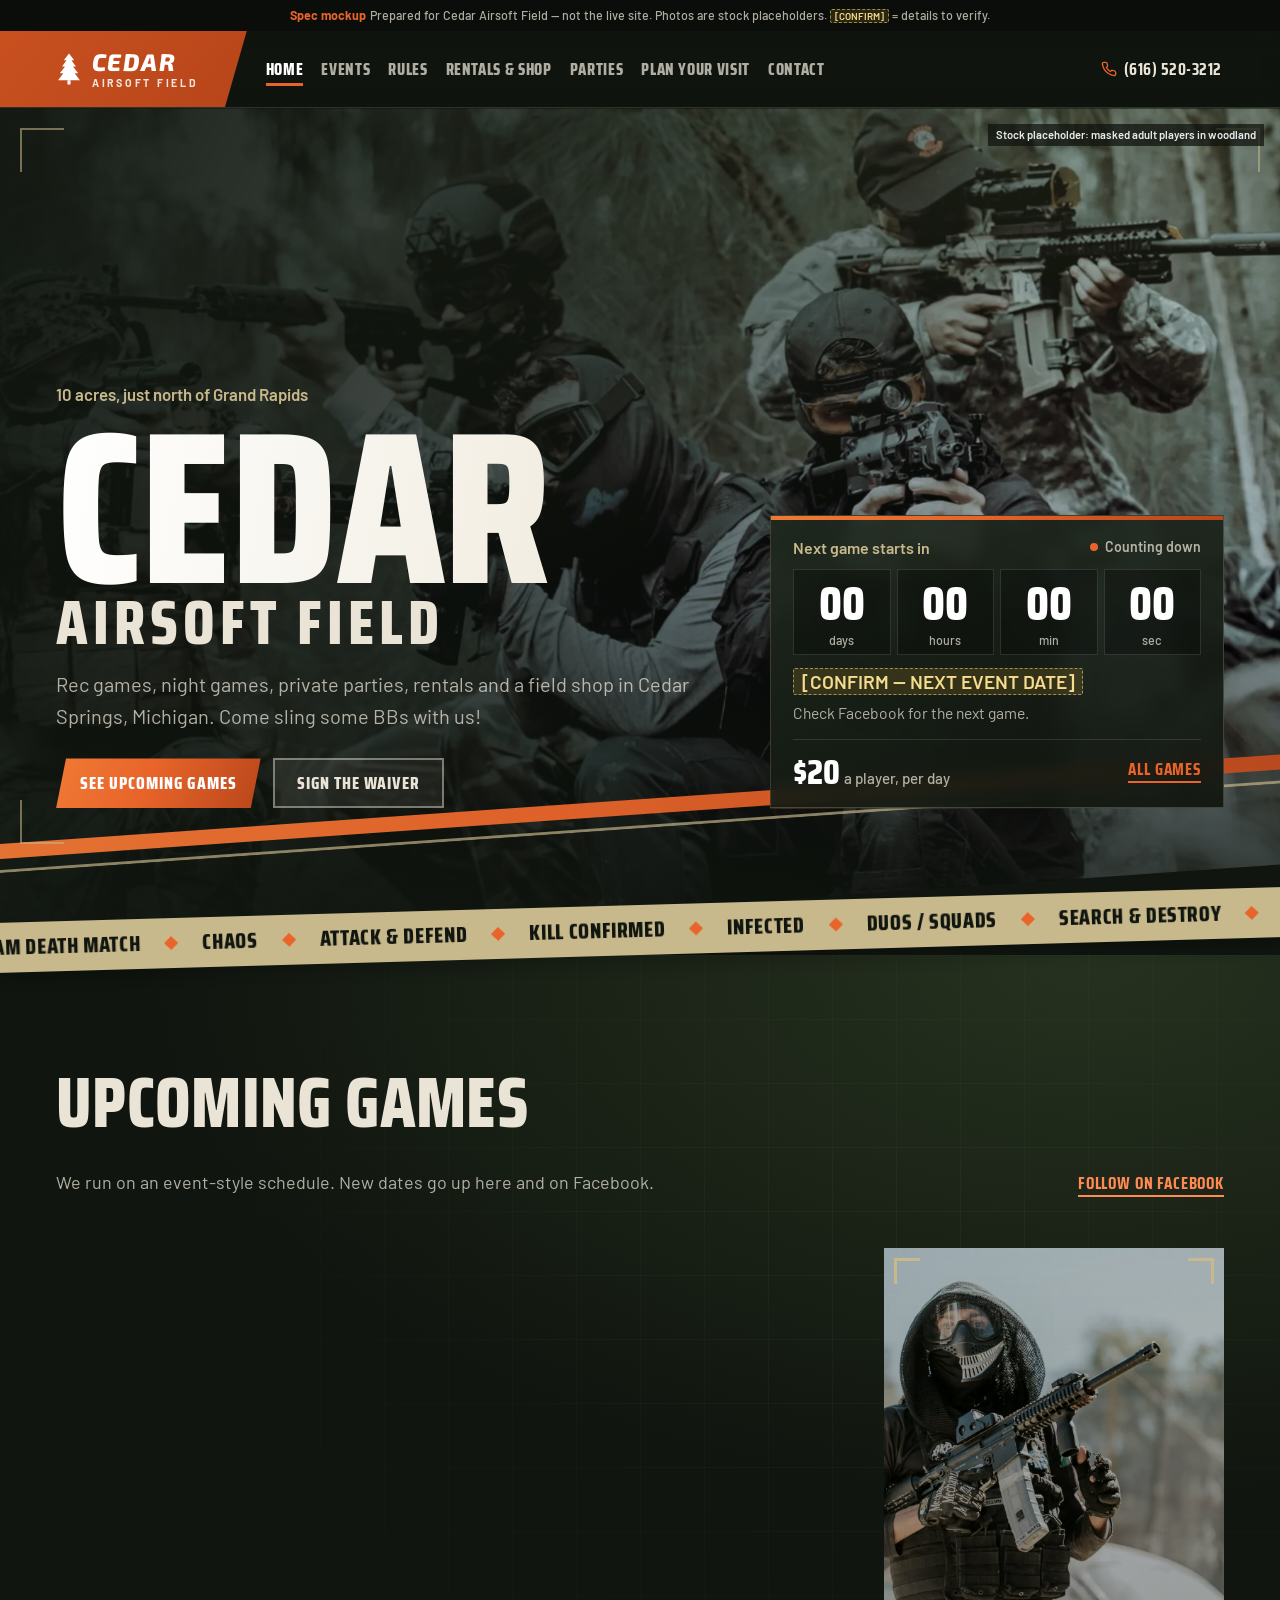
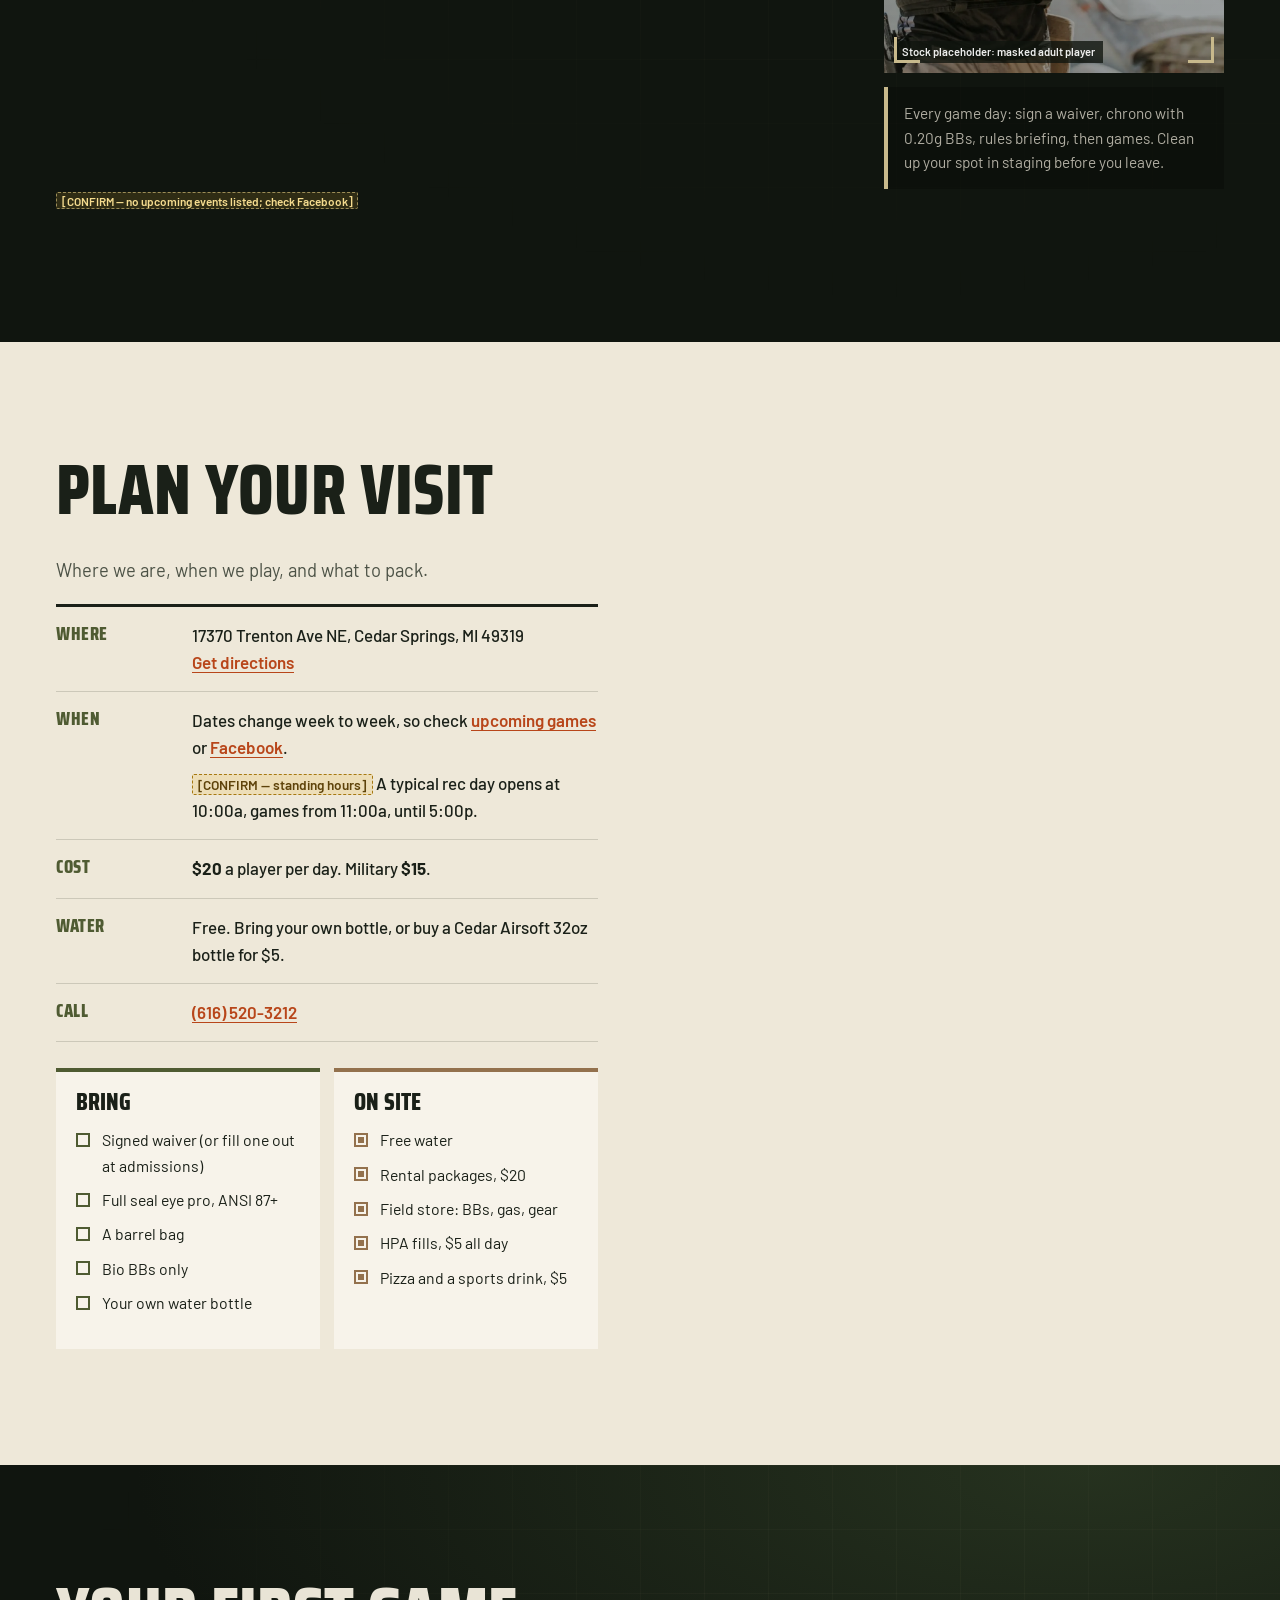
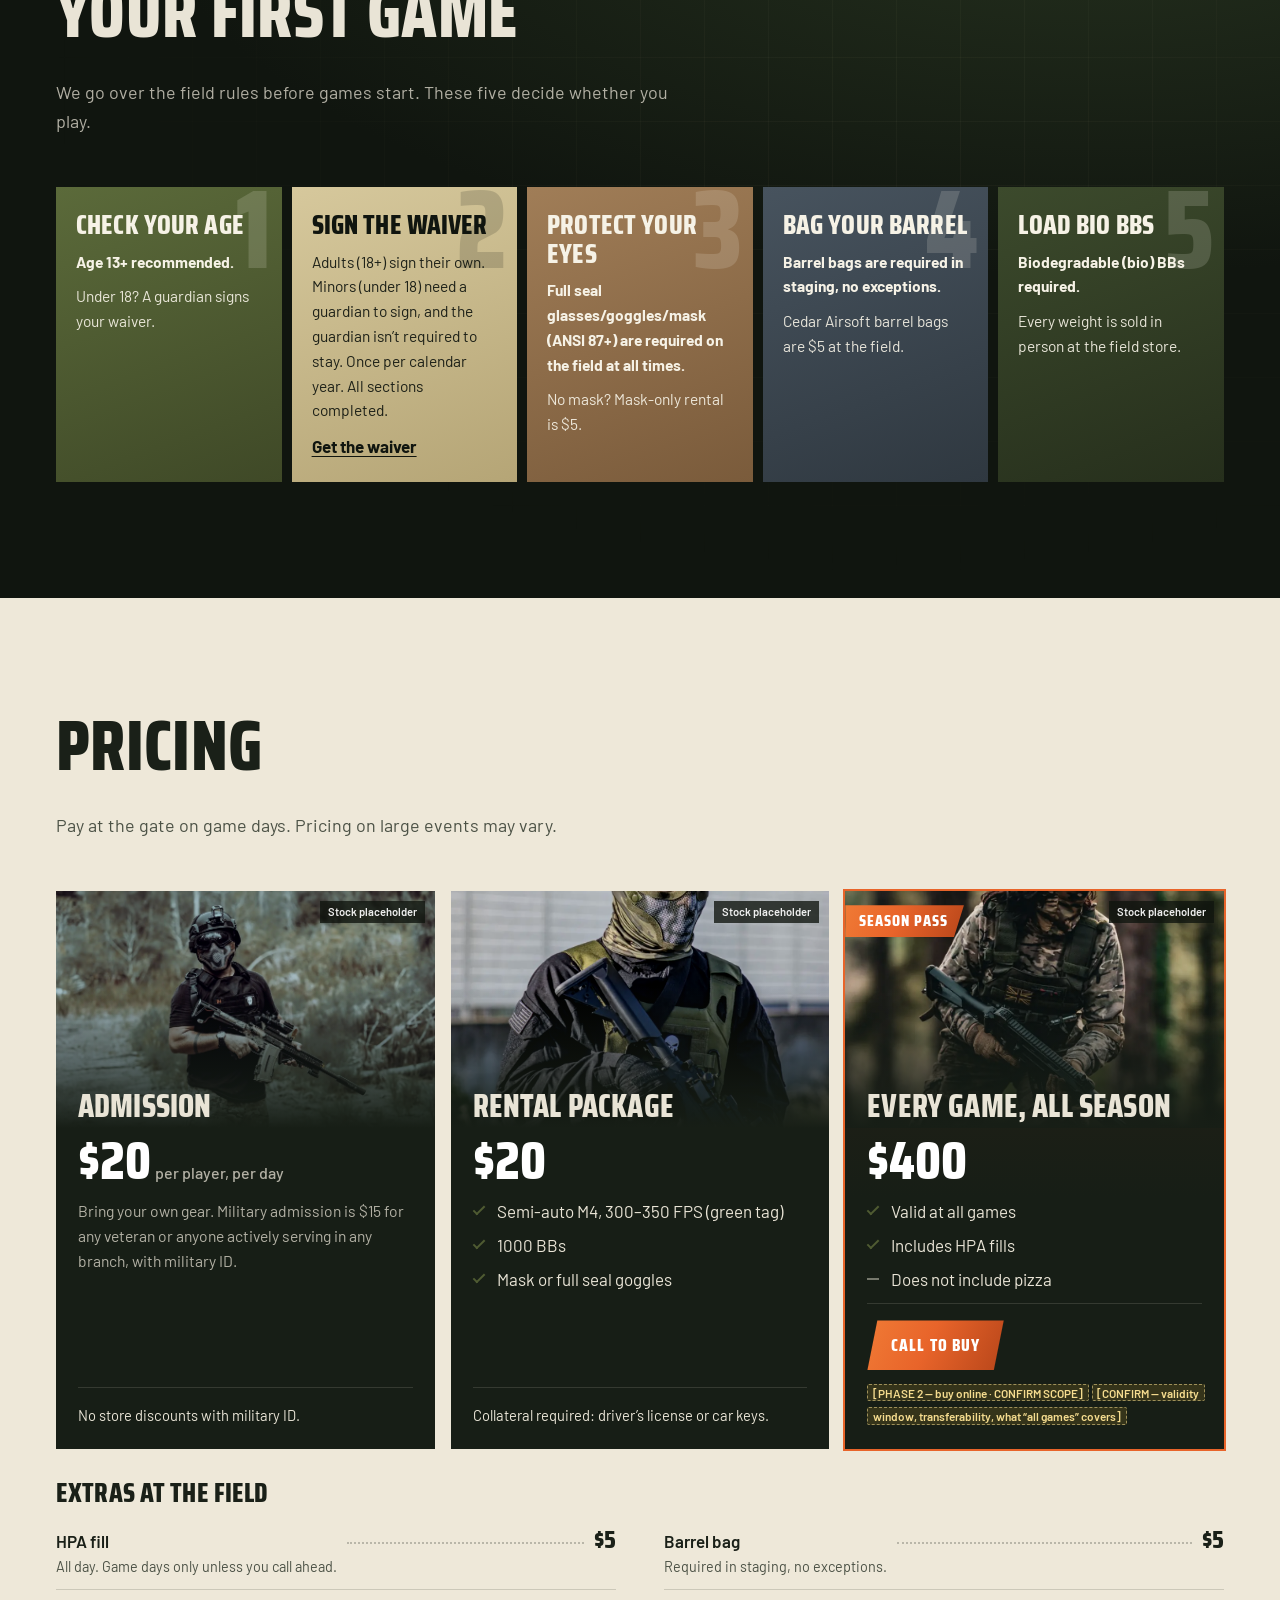
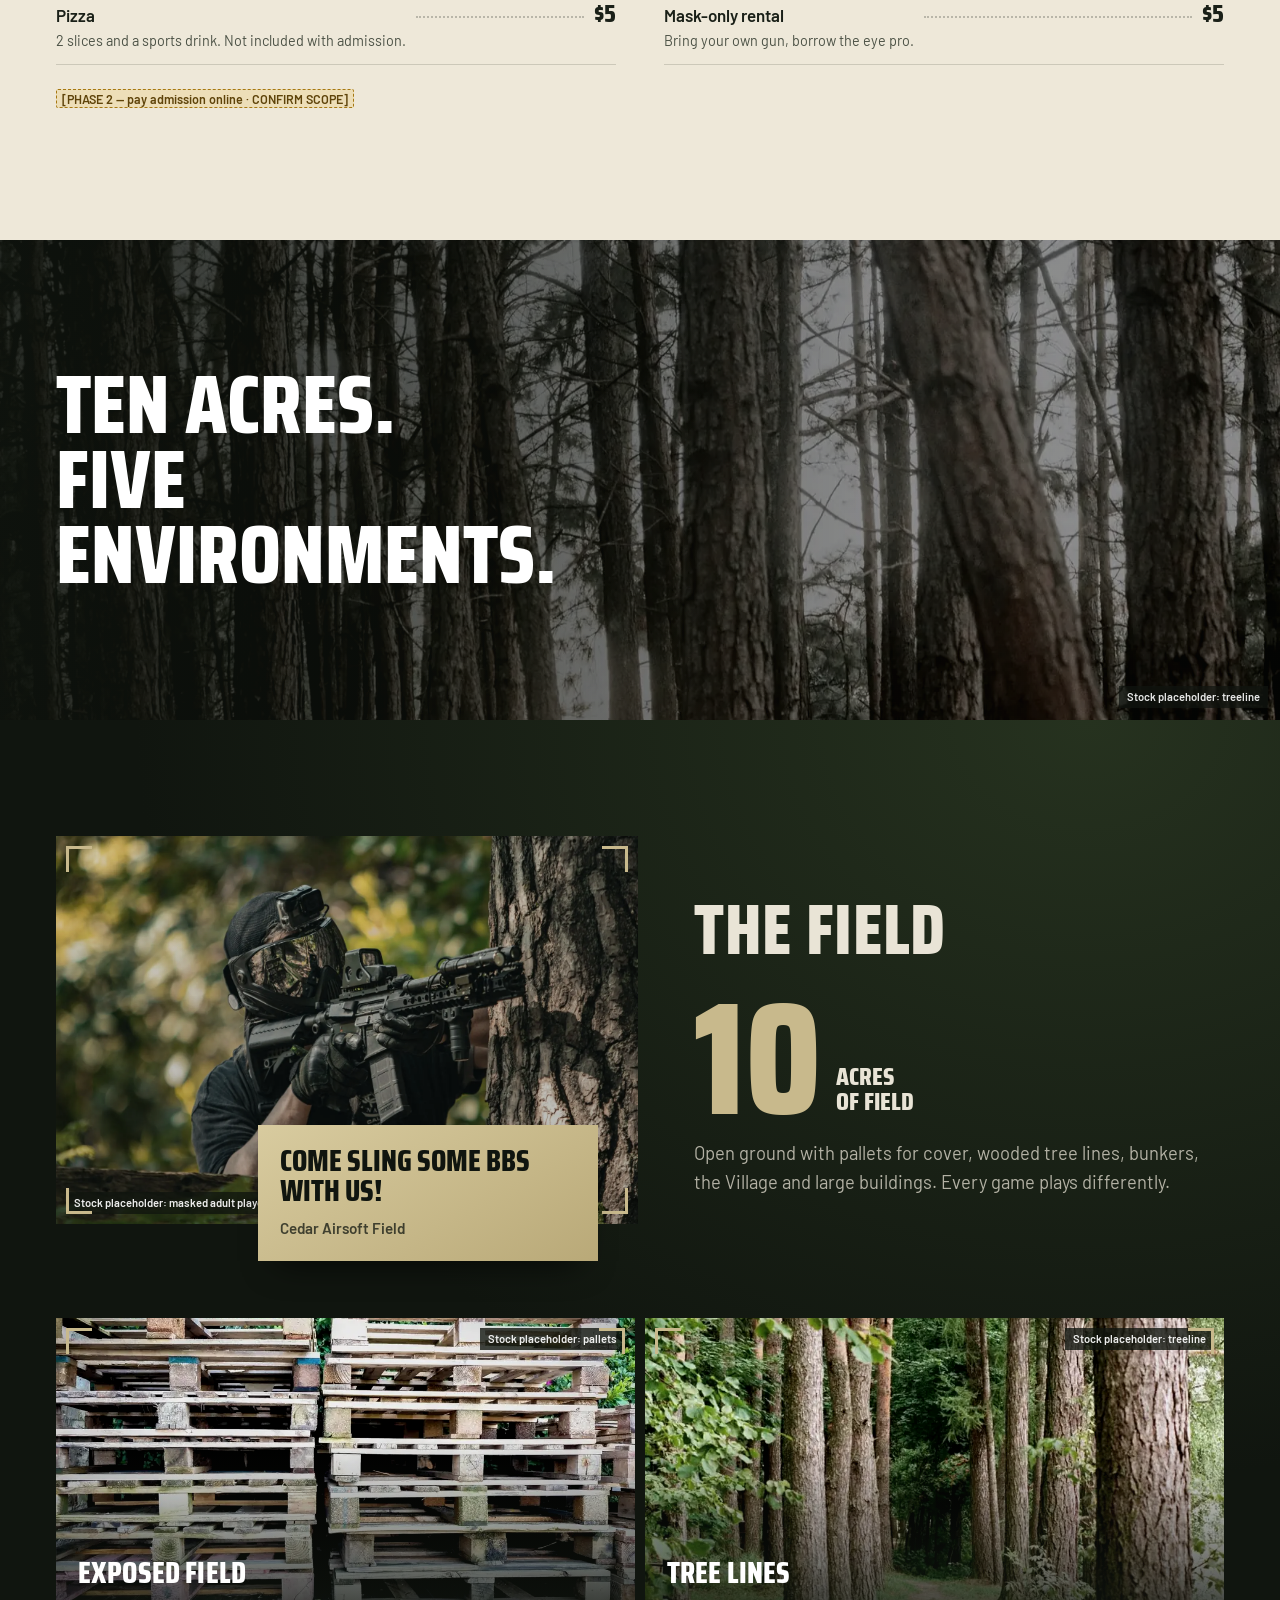
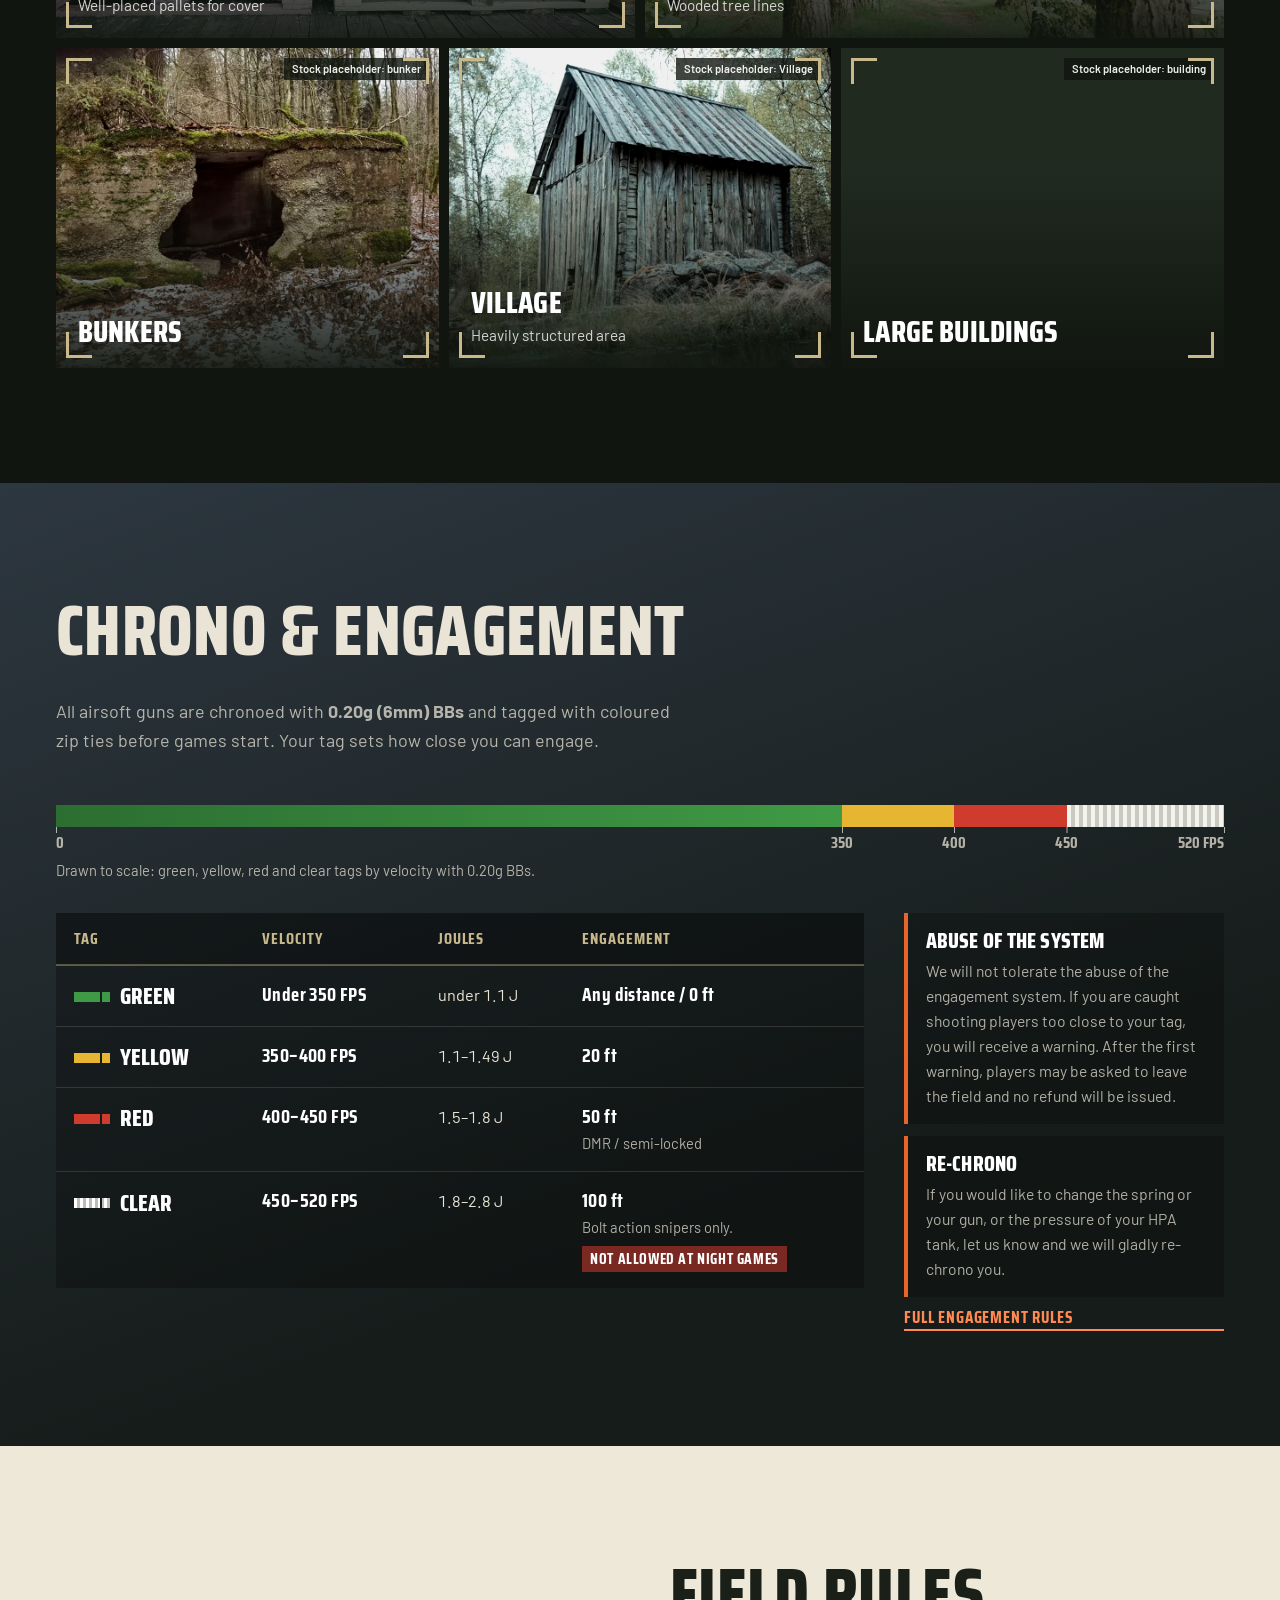
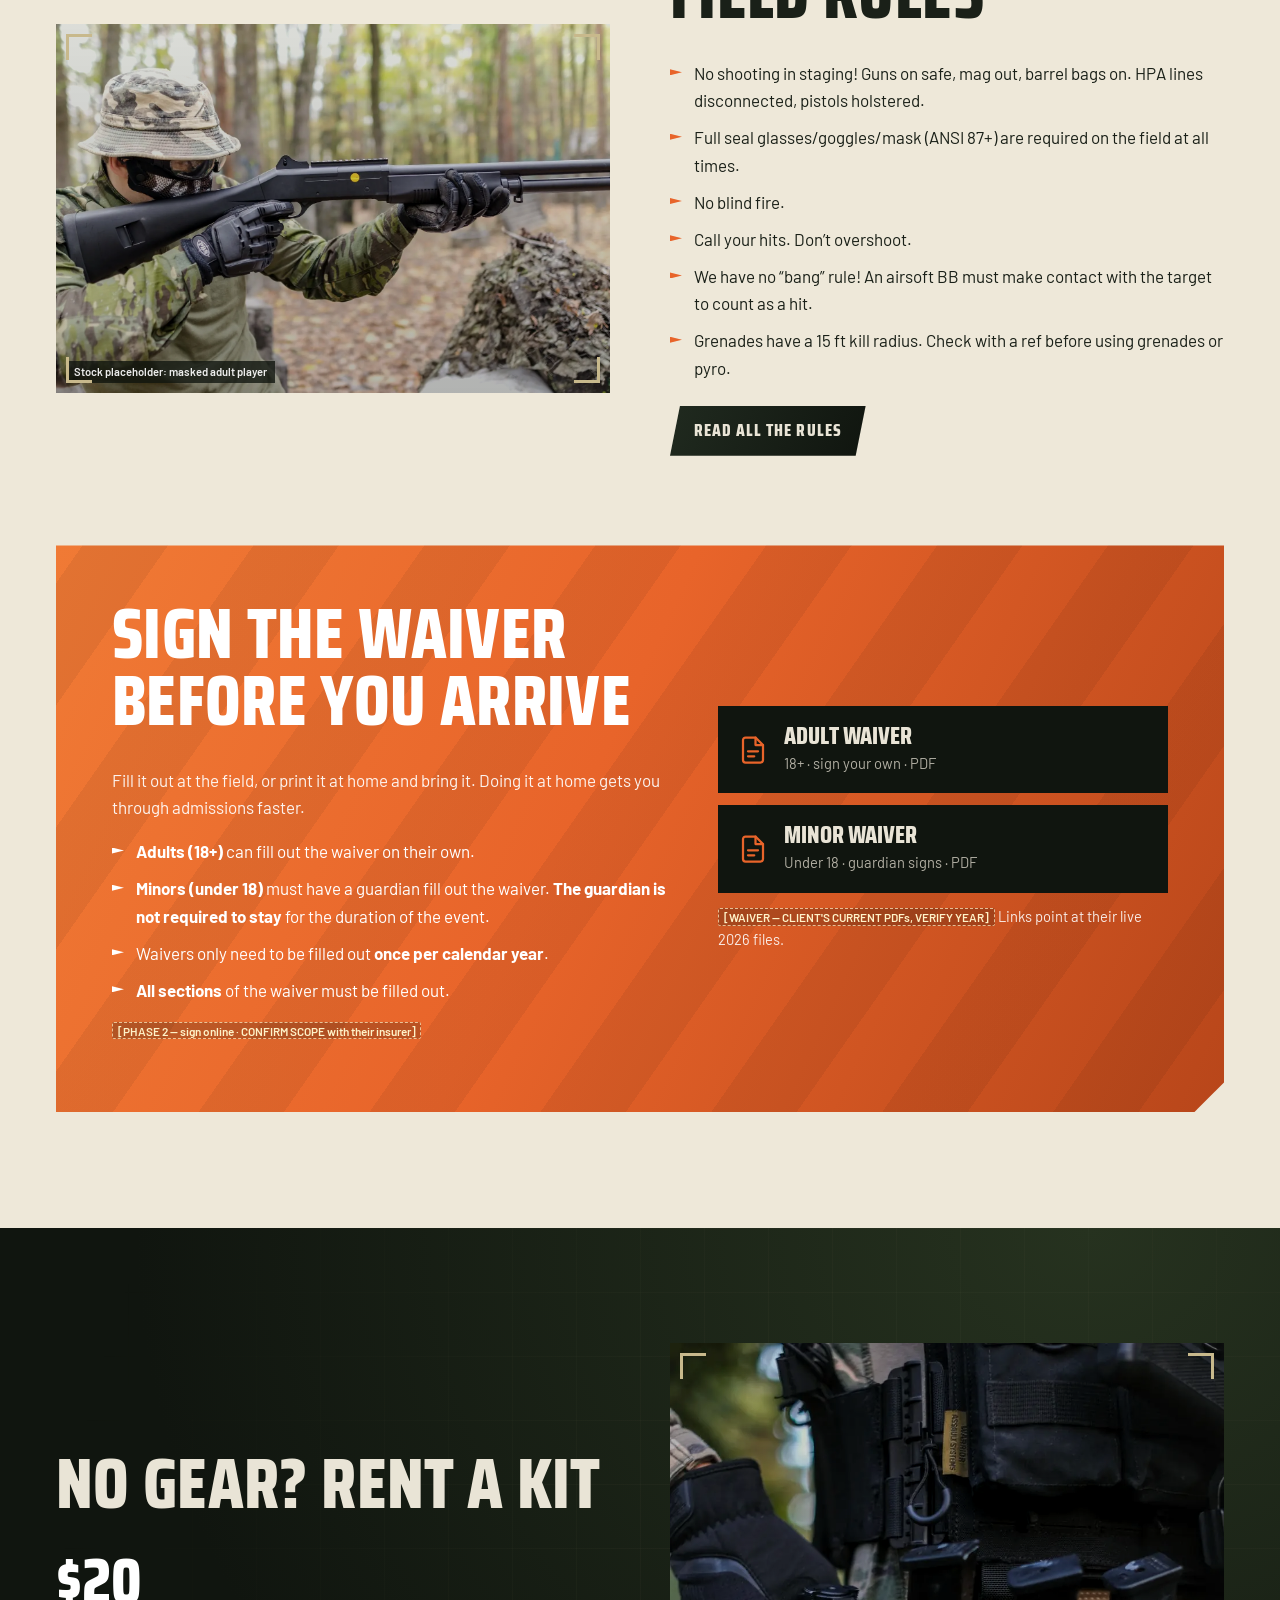
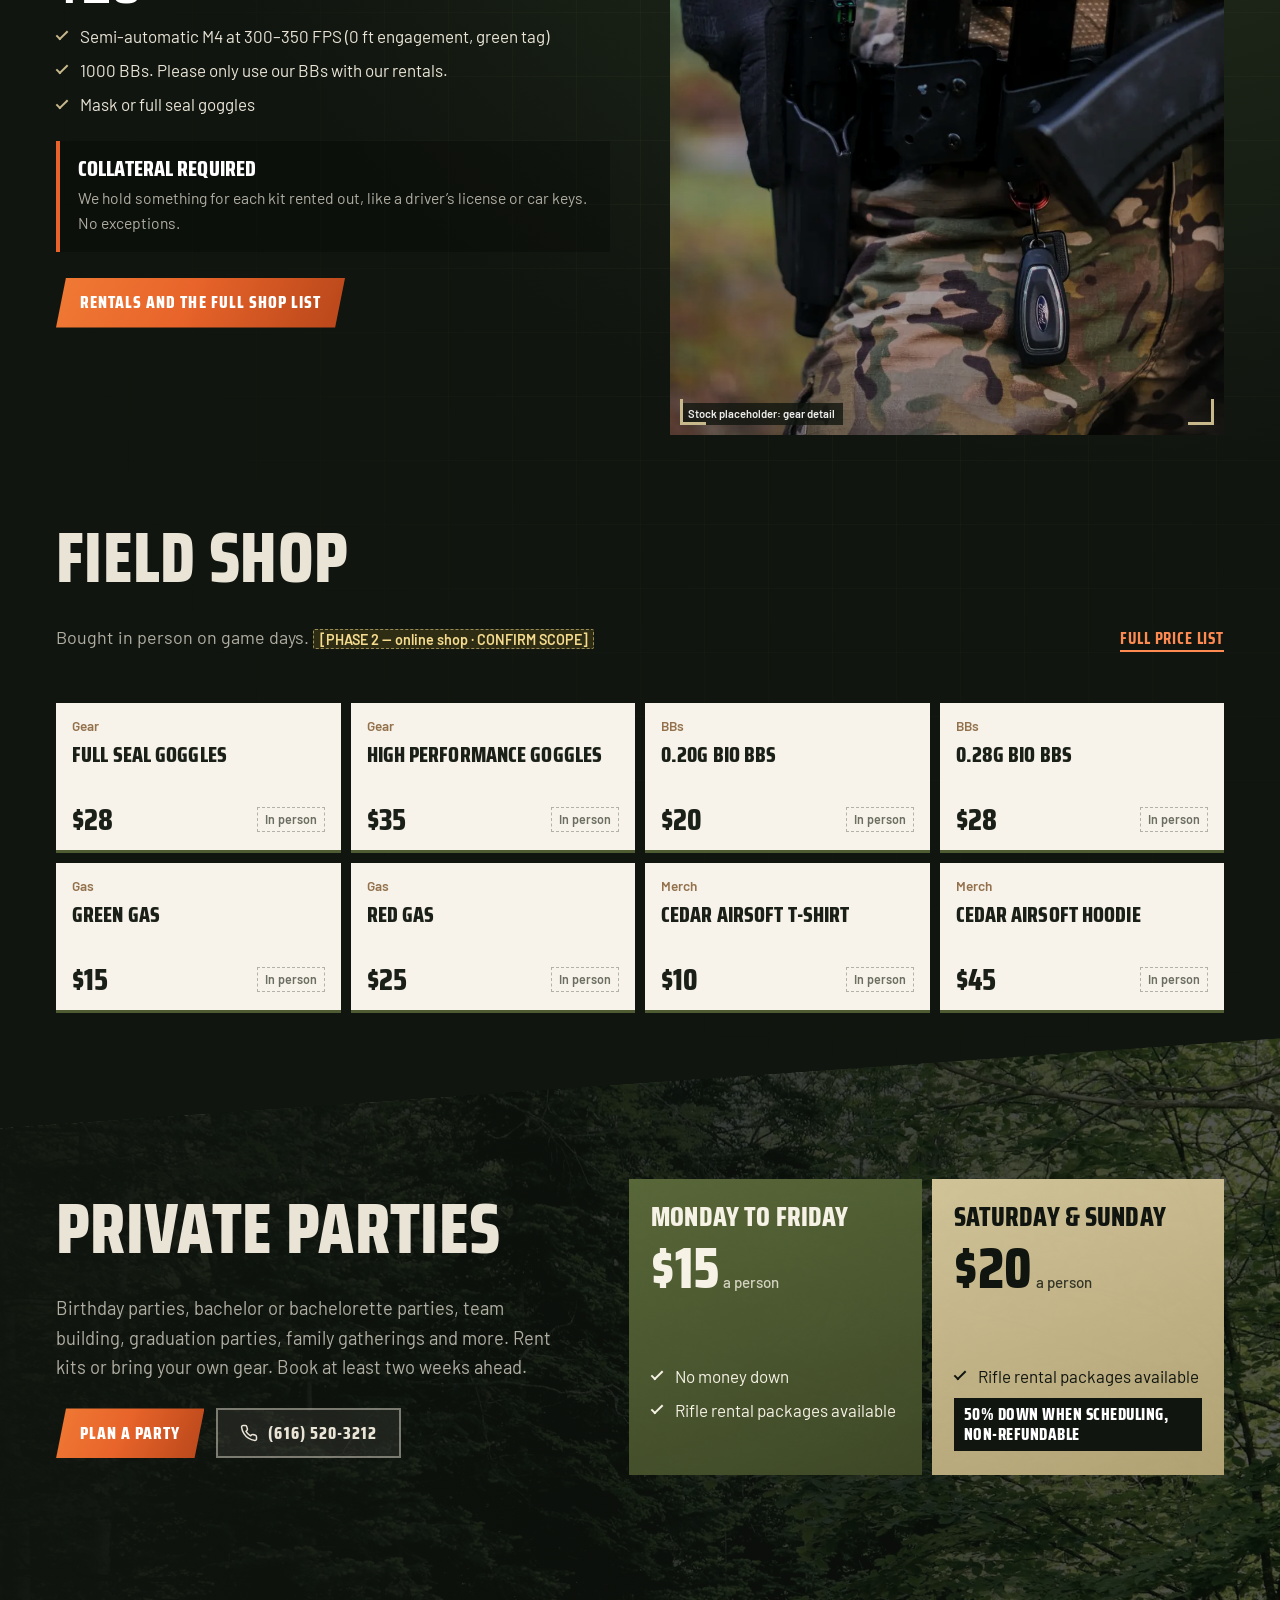
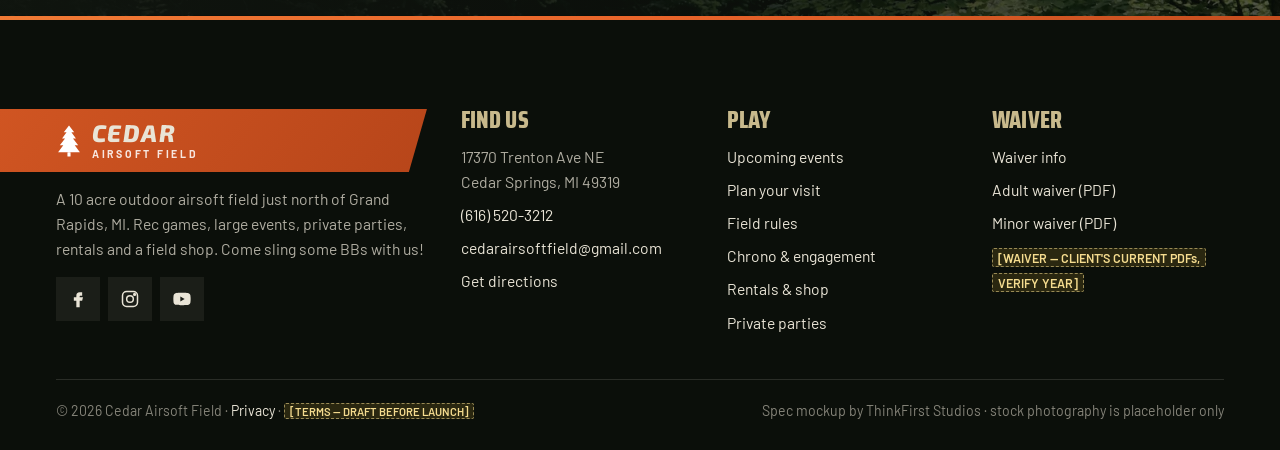
==== commit bfbc3d25: "Redesign mockup in a tactical direction Field-kit palette, Saira Condensed headlines, diagonal cuts " ====
--- a/index.html
+++ b/index.html
@@ -12,14 +12,14 @@
 <title>Cedar Airsoft Field — Outdoor Airsoft near Grand Rapids, MI</title>
 <meta name="description" content="Cedar Airsoft Field: 10 acres of outdoor airsoft just north of Grand Rapids in Cedar Springs, MI. Rec days, night games, private parties, $20 admission, rentals and a field shop.">
 <meta name="robots" content="noindex, nofollow">
-<meta name="theme-color" content="#1c231b">
+<meta name="theme-color" content="#10150f">
 <meta property="og:title" content="Cedar Airsoft Field — Outdoor Airsoft near Grand Rapids, MI">
 <meta property="og:description" content="Cedar Airsoft Field: 10 acres of outdoor airsoft just north of Grand Rapids in Cedar Springs, MI. Rec days, night games, private parties, $20 admission, rentals and a field shop.">
 <meta property="og:type" content="website">
 <link rel="icon" href="data:image/svg+xml,%3Csvg xmlns='http://www.w3.org/2000/svg' viewBox='0 0 30 36'%3E%3Cpath fill='%239b4526' d='M15 0 21 8h-3.2l5.2 7h-3.4l6 8h-4l6 8H2.4l6-8h-4l6-8H7l5.2-7H9z'/%3E%3Crect fill='%239b4526' x='13.2' y='31' width='3.6' height='5'/%3E%3C/svg%3E">
 <link rel="preconnect" href="https://fonts.googleapis.com">
 <link rel="preconnect" href="https://fonts.gstatic.com" crossorigin>
-<link href="https://fonts.googleapis.com/css2?family=Barlow:wght@400;500;600;700&amp;family=Exo+2:ital,wght@0,600;0,700;0,800;1,800&amp;display=swap" rel="stylesheet">
+<link href="https://fonts.googleapis.com/css2?family=Barlow:wght@400;500;600;700&amp;family=Exo+2:ital,wght@1,800&amp;family=Saira+Condensed:wght@600;700;800&amp;display=swap" rel="stylesheet">
 <link rel="stylesheet" href="styles.css">
 <script type="application/ld+json">
 {
@@ -59,133 +59,140 @@
         <li><a href="contact.html">Contact</a></li>
       </ul>
       <div class="site-nav__cta">
-        <a class="btn" href="waiver.html">Sign the waiver <svg viewBox="0 0 24 24" fill="none" stroke="currentColor" stroke-width="2" stroke-linecap="round" stroke-linejoin="round" aria-hidden="true"><path d="M5 12h14M13 6l6 6-6 6"/></svg></a>
+        <a class="btn" href="waiver.html">Sign the waiver</a>
         <a class="btn btn--ghost" href="tel:+16165203212"><svg viewBox="0 0 24 24" fill="none" stroke="currentColor" stroke-width="2" stroke-linecap="round" stroke-linejoin="round" aria-hidden="true"><path d="M22 16.9v3a2 2 0 0 1-2.2 2 19.8 19.8 0 0 1-8.6-3.1 19.5 19.5 0 0 1-6-6A19.8 19.8 0 0 1 2.1 4.2 2 2 0 0 1 4.1 2h3a2 2 0 0 1 2 1.7c.1.9.4 1.8.7 2.7a2 2 0 0 1-.5 2.1L8 9.8a16 16 0 0 0 6 6l1.3-1.3a2 2 0 0 1 2.1-.4c.9.3 1.8.6 2.7.7a2 2 0 0 1 1.7 2z"/></svg> Call (616) 520-3212</a>
       </div>
     </nav>
     <a class="header-phone" href="tel:+16165203212" aria-label="Call (616) 520-3212"><svg viewBox="0 0 24 24" fill="none" stroke="currentColor" stroke-width="2" stroke-linecap="round" stroke-linejoin="round" aria-hidden="true"><path d="M22 16.9v3a2 2 0 0 1-2.2 2 19.8 19.8 0 0 1-8.6-3.1 19.5 19.5 0 0 1-6-6A19.8 19.8 0 0 1 2.1 4.2 2 2 0 0 1 4.1 2h3a2 2 0 0 1 2 1.7c.1.9.4 1.8.7 2.7a2 2 0 0 1-.5 2.1L8 9.8a16 16 0 0 0 6 6l1.3-1.3a2 2 0 0 1 2.1-.4c.9.3 1.8.6 2.7.7a2 2 0 0 1 1.7 2z"/></svg><span>(616) 520-3212</span></a>
+    <a class="btn header-cta" href="waiver.html">Sign the waiver</a>
     <button class="nav-toggle" type="button" aria-controls="site-nav" aria-expanded="false" aria-label="Open menu"><span class="nav-toggle__bars"></span></button>
   </div>
 </header>
 
 <main id="main">
 
-<!-- 1 · HERO ============================================================ -->
-<section class="hero">
+<!-- HERO: the clock to the next game is the one big idea -->
+<section class="hero" aria-labelledby="hero-h">
   <div class="hero__media">
     <picture>
       <source media="(max-width: 700px)" srcset="assets/img/PLACEHOLDER-hero-mobile-kneel.webp" width="900" height="1200">
       <img src="assets/img/PLACEHOLDER-hero-squad-woods.webp" alt="A squad of masked, helmeted airsoft players advancing through woodland" width="2000" height="1125" fetchpriority="high">
     </picture>
   </div>
-  <span class="hero__ph">Stock placeholder — hero: woodland field, masked adult players</span>
+  <div class="hero__slash" aria-hidden="true"></div>
+  <div class="hero__frame" aria-hidden="true"><i></i></div>
+  <div class="reticle" aria-hidden="true"><svg viewBox="0 0 76 76" fill="none" stroke="currentColor" stroke-width="2"><circle cx="38" cy="38" r="26"/><path d="M38 2v18M38 56v18M2 38h18M56 38h18"/><circle cx="38" cy="38" r="2" fill="currentColor"/></svg></div>
+  <span class="hero__ph">Stock placeholder: masked adult players in woodland</span>
   <div class="wrap hero__grid">
     <div>
-      <p class="eyebrow">10 acres &middot; just north of Grand Rapids, MI</p>
-      <h1><span class="line">Cedar</span><span class="line">Airsoft Field</span></h1>
-      <p class="hero__lede">Rec games, large events, private parties, rentals and a field shop on a 10 acre property in Cedar Springs, MI. Come sling some BBs with us!</p>
+      <p class="hero__kicker">10 acres, just north of Grand Rapids</p>
+      <h1 id="hero-h"><span class="l1"><span>Cedar</span></span><span class="l2"><span>Airsoft Field</span></span></h1>
+      <p class="hero__lede">Rec games, night games, private parties, rentals and a field shop in Cedar Springs, Michigan. Come sling some BBs with us!</p>
       <div class="hero__actions">
-        <a class="btn" href="events.html">See upcoming events <svg viewBox="0 0 24 24" fill="none" stroke="currentColor" stroke-width="2" stroke-linecap="round" stroke-linejoin="round" aria-hidden="true"><path d="M5 12h14M13 6l6 6-6 6"/></svg></a>
+        <a class="btn" href="events.html">See upcoming games</a>
         <a class="btn btn--ghost" href="waiver.html">Sign the waiver</a>
       </div>
     </div>
-    <div class="hero-facts">
-      <div class="fact">
-        <p class="fact__label">Next game</p>
-        <p class="fact__value" data-next-event>Thu, Oct 8<small>Night game &middot; 4:00&ndash;9:00 PM</small></p>
-      </div>
-      <div class="fact">
-        <p class="fact__label">Admission</p>
-        <p class="fact__big num">$20<small>/ player / day</small></p>
-      </div>
-    </div>
-  </div>
-</section>
-
-<!-- 2 · NEXT EVENTS ===================================================== -->
-<section class="section section--tight" aria-labelledby="events-h">
+    <aside class="clock" data-clock aria-label="Countdown to the next game">
+      <p class="clock__label"><span>Next game starts in</span><span class="clock__live" data-clock-status>Counting down</span></p>
+      <div class="clock__digits" aria-hidden="true">
+        <div class="clock__unit"><b data-u="d">00</b><span>days</span></div>
+        <div class="clock__unit"><b data-u="h">00</b><span>hours</span></div>
+        <div class="clock__unit"><b data-u="m">00</b><span>min</span></div>
+        <div class="clock__unit"><b data-u="s">00</b><span>sec</span></div>
+      </div>
+      <p class="clock__event" data-clock-title>Night Game Thursday</p>
+      <p class="clock__when" data-clock-when>Thursday, Oct 8 &middot; 4:00&ndash;9:00 PM</p>
+      <div class="clock__foot">
+        <span class="clock__price">$20<small>a player, per day</small></span>
+        <a class="text-link" href="events.html">All games</a>
+      </div>
+    </aside>
+  </div>
+</section>
+
+<section class="ticker" aria-label="Game modes we run">
+  <div class="ticker__track">
+    <ul><li>Team Death Match</li><li>Chaos</li><li>Attack &amp; Defend</li><li>Kill Confirmed</li><li>Infected</li><li>Duos / Squads</li><li>Search &amp; Destroy</li><li>Juggernaut</li><li>Hostage</li><li>Trouble in Terrorist Town</li><li>Hunter &amp; Hunted</li><li>Pilots Down</li></ul>
+    <ul aria-hidden="true"><li>Team Death Match</li><li>Chaos</li><li>Attack &amp; Defend</li><li>Kill Confirmed</li><li>Infected</li><li>Duos / Squads</li><li>Search &amp; Destroy</li><li>Juggernaut</li><li>Hostage</li><li>Trouble in Terrorist Town</li><li>Hunter &amp; Hunted</li><li>Pilots Down</li></ul>
+  </div>
+</section>
+
+<!-- UPCOMING GAMES -->
+<section class="section section--dark section--grid" aria-labelledby="ops-h">
   <div class="wrap">
     <div class="section-head section-head--split">
       <div>
-        <p class="eyebrow">Event-style schedule</p>
-        <h2 id="events-h">Next on the field</h2>
-      </div>
-      <a class="link-arrow" href="events.html">All events <svg viewBox="0 0 24 24" fill="none" stroke="currentColor" stroke-width="2" stroke-linecap="round" stroke-linejoin="round" aria-hidden="true"><path d="M5 12h14M13 6l6 6-6 6"/></svg></a>
-    </div>
-    <div class="events-strip" data-stagger>
-<article class="event-card" data-date="2026-10-08" data-end="21:00" data-summary="Thu, Oct 8<small>Night game &middot; 4:00&ndash;9:00 PM</small>">
-  <div class="event-card__top">
-    <time class="event-date" datetime="2026-10-08"><span class="event-date__m">Oct</span><span class="event-date__d">8</span></time>
-    <div>
-      <span class="event-kind event-kind--night">Night game</span>
-      <h3>Night Game Thursday</h3>
-      <p class="event-meta">Thursday &middot; 4:00&ndash;9:00 PM</p>
-    </div>
-  </div>
-  <div class="event-card__body"><p>Start at 4pm, ends at 9pm. Clear-tag (bolt action) guns are not allowed at night games.</p></div>
-  <div class="event-card__foot"><span>Admission <strong>$20</strong></span><span class="next-flag">Next up</span></div>
-</article>
-<article class="event-card" data-date="2026-10-18" data-end="20:00" data-summary="Sun, Oct 18<small>Rec game, late edition &middot; opens 1:00 PM</small>">
-  <div class="event-card__top">
-    <time class="event-date" datetime="2026-10-18"><span class="event-date__m">Oct</span><span class="event-date__d">18</span></time>
-    <div>
-      <span class="event-kind event-kind--rec">Rec game</span>
-      <h3>Rec Game, Late Edition</h3>
-      <p class="event-meta">Sunday &middot; 1:00&ndash;8:00 PM</p>
-    </div>
-  </div>
-  <div class="event-card__body"><p>Open at 1pm. <span class="ph">[CONFIRM — listing says games end at 8pm, then &ldquo;or until 5:00p&rdquo; in the same paragraph]</span></p></div>
-  <div class="event-card__foot"><span>Admission <strong>$20</strong></span><span class="next-flag">Next up</span></div>
-</article>
-<article class="event-card" data-date="2026-10-24" data-end="17:00" data-summary="Sat, Oct 24<small>Rec day &middot; 10:00 AM&ndash;5:00 PM</small>">
-  <div class="event-card__top">
-    <time class="event-date" datetime="2026-10-24"><span class="event-date__m">Oct</span><span class="event-date__d">24</span></time>
-    <div>
-      <span class="event-kind event-kind--rec">Rec day</span>
-      <h3>Rec Day</h3>
-      <p class="event-meta">Saturday &middot; 10:00 AM&ndash;5:00 PM</p>
-    </div>
-  </div>
-  <div class="event-card__body"><p>Open at 10:00a with games starting at 11:00a. Games run as long as we have willing players on the field, or until 5:00p.</p></div>
-  <div class="event-card__foot"><span>Admission <strong>$20</strong></span><span class="next-flag">Next up</span></div>
-</article>
-<article class="event-card" data-date="2026-10-31" data-end="23:45" data-summary="Sat, Oct 31<small>Zombies! &middot; from 5:00 PM</small>">
-  <div class="event-card__top">
-    <time class="event-date" datetime="2026-10-31"><span class="event-date__m">Oct</span><span class="event-date__d">31</span></time>
-    <div>
-      <span class="event-kind event-kind--special">Special event</span>
-      <h3>Zombies!</h3>
-      <p class="event-meta">Saturday &middot; 5:00 PM&ndash;11:45 PM <span class="ph">[CONFIRM end time]</span></p>
-    </div>
-  </div>
-  <div class="event-card__body"><p>&ldquo;To be listed! Will be similar to our other zombie events.&rdquo; <span class="ph">[CONFIRM — details and pricing; 11:45 PM looks like a placeholder]</span></p></div>
-  <div class="event-card__foot"><span>Admission <span class="ph">[CONFIRM — large-event pricing may vary]</span></span><span class="next-flag">Next up</span></div>
-</article>
-    </div>
-    <p class="small muted" data-empty-events hidden><span class="ph">[CONFIRM — no upcoming events listed; check Facebook]</span></p>
-  </div>
-</section>
-
-<!-- 3 · PLAN YOUR VISIT ================================================= -->
+        <h2 id="ops-h">Upcoming games</h2>
+        <p>We run on an event-style schedule. New dates go up here and on Facebook.</p>
+      </div>
+      <a class="text-link" href="https://www.facebook.com/CedarAirsoftField" rel="noopener">Follow on Facebook</a>
+    </div>
+    <div class="ops-layout">
+      <ol class="ops" data-stagger>
+<li class="op op--night" data-date="2026-10-08" data-start="16:00" data-end="21:00" data-title="Night Game Thursday" data-when="Thursday, Oct 8 &middot; 4:00&ndash;9:00 PM">
+  <time class="op__day" datetime="2026-10-08"><span class="op__dow">Thu</span><span class="op__date">8</span><span class="op__mon">Oct</span></time>
+  <div class="op__main">
+    <div class="op__head"><h3>Night Game Thursday</h3><span class="op__time">4:00&ndash;9:00 PM</span></div>
+    <div class="op__body"><p>Start at 4pm, ends at 9pm. Clear-tag (bolt action) guns are not allowed at night games.</p></div>
+    <div class="op__foot"><span class="op__kind">Night game</span><span>Admission <strong>$20</strong></span><span class="op__next">Next up</span></div>
+  </div>
+</li>
+<li class="op op--rec" data-date="2026-10-18" data-start="13:00" data-end="20:00" data-title="Rec Game, Late Edition" data-when="Sunday, Oct 18 &middot; 1:00&ndash;8:00 PM">
+  <time class="op__day" datetime="2026-10-18"><span class="op__dow">Sun</span><span class="op__date">18</span><span class="op__mon">Oct</span></time>
+  <div class="op__main">
+    <div class="op__head"><h3>Rec Game, Late Edition</h3><span class="op__time">1:00&ndash;8:00 PM</span></div>
+    <div class="op__body"><p>Open at 1pm. <span class="ph">[CONFIRM — listing says games end at 8pm, then &ldquo;or until 5:00p&rdquo; in the same paragraph]</span></p></div>
+    <div class="op__foot"><span class="op__kind">Rec game</span><span>Admission <strong>$20</strong></span><span class="op__next">Next up</span></div>
+  </div>
+</li>
+<li class="op op--rec" data-date="2026-10-24" data-start="10:00" data-end="17:00" data-title="Rec Day" data-when="Saturday, Oct 24 &middot; 10:00 AM&ndash;5:00 PM">
+  <time class="op__day" datetime="2026-10-24"><span class="op__dow">Sat</span><span class="op__date">24</span><span class="op__mon">Oct</span></time>
+  <div class="op__main">
+    <div class="op__head"><h3>Rec Day</h3><span class="op__time">10:00 AM&ndash;5:00 PM</span></div>
+    <div class="op__body"><p>Open at 10:00a with games starting at 11:00a. Games run as long as we have willing players on the field, or until 5:00p.</p></div>
+    <div class="op__foot"><span class="op__kind">Rec day</span><span>Admission <strong>$20</strong></span><span class="op__next">Next up</span></div>
+  </div>
+</li>
+<li class="op op--special" data-date="2026-10-31" data-start="17:00" data-end="23:45" data-title="Zombies!" data-when="Saturday, Oct 31 &middot; 5:00 PM&ndash;11:45 PM <span class=&quot;ph&quot;>[CONFIRM end time]</span>">
+  <time class="op__day" datetime="2026-10-31"><span class="op__dow">Sat</span><span class="op__date">31</span><span class="op__mon">Oct</span></time>
+  <div class="op__main">
+    <div class="op__head"><h3>Zombies!</h3><span class="op__time">5:00 PM&ndash;11:45 PM <span class="ph">[CONFIRM end time]</span></span></div>
+    <div class="op__body"><p>&ldquo;To be listed! Will be similar to our other zombie events.&rdquo; <span class="ph">[CONFIRM — details and pricing; 11:45 PM looks like a placeholder]</span></p></div>
+    <div class="op__foot"><span class="op__kind">Special event</span><span>Admission <span class="ph">[CONFIRM — large-event pricing may vary]</span></span><span class="op__next">Next up</span></div>
+  </div>
+</li>
+<li class="op op--rec" data-date="2026-11-01" data-start="10:00" data-end="17:00" data-title="Rec Day" data-when="Sunday, Nov 1 &middot; 10:00 AM&ndash;5:00 PM">
+  <time class="op__day" datetime="2026-11-01"><span class="op__dow">Sun</span><span class="op__date">1</span><span class="op__mon">Nov</span></time>
+  <div class="op__main">
+    <div class="op__head"><h3>Rec Day</h3><span class="op__time">10:00 AM&ndash;5:00 PM</span></div>
+    <div class="op__body"><p>Open at 10:00a with games starting at 11:00a. Games run as long as we have willing players on the field, or until 5:00p.</p></div>
+    <div class="op__foot"><span class="op__kind">Rec day</span><span>Admission <strong>$20</strong></span><span class="op__next">Next up</span></div>
+  </div>
+</li>
+      </ol>
+      <div class="ops-side reveal">
+        <div class="bracket"><figure class="photo " data-ph="Stock placeholder: masked adult player"><img src="assets/img/PLACEHOLDER-player-masked.webp" alt="A masked airsoft player holding a rifle" width="960" height="1200" loading="lazy" decoding="async"></figure><span class="corners" aria-hidden="true"><i></i></span></div>
+        <div class="ops-note"><p>Every game day: sign a waiver, chrono with 0.20g BBs, rules briefing, then games. Clean up your spot in staging before you leave.</p></div>
+      </div>
+    </div>
+    <p class="small" data-empty-events hidden><span class="ph">[CONFIRM — no upcoming events listed; check Facebook]</span></p>
+  </div>
+</section>
+
+<!-- PLAN YOUR VISIT -->
 <section class="section section--bone" id="plan" aria-labelledby="plan-h">
   <div class="wrap visit">
     <div class="reveal">
-      <p class="eyebrow">Plan your visit</p>
-      <h2 id="plan-h">Everything you need before you drive out</h2>
+      <h2 id="plan-h">Plan your visit</h2>
+      <p class="lede">Where we are, when we play, and what to pack.</p>
       <ul class="info-list">
         <li><span class="k">Where</span><span class="v">17370 Trenton Ave NE, Cedar Springs, MI 49319<br><a href="https://www.google.com/maps/dir/?api=1&destination=17370+Trenton+Ave+NE,+Cedar+Springs,+MI+49319" rel="noopener">Get directions</a></span></li>
-        <li><span class="k">When</span><span class="v">We run on an event-style schedule, so check <a href="events.html">Events</a> and <a href="https://www.facebook.com/CedarAirsoftField" rel="noopener">Facebook</a> for new and updated dates.<span class="ph-block"><span class="ph">[CONFIRM — standing hours]</span> Typical rec day: open 10:00a, games from 11:00a, until 5:00p.</span></span></li>
-        <li><span class="k">Admission</span><span class="v"><strong>$20</strong> / player / day &middot; military <strong>$15</strong></span></li>
-        <li><span class="k">Water</span><span class="v">Free &mdash; bring your own bottle, or grab a Cedar Airsoft 32oz bottle for $5.</span></li>
+        <li><span class="k">When</span><span class="v">Dates change week to week, so check <a href="events.html">upcoming games</a> or <a href="https://www.facebook.com/CedarAirsoftField" rel="noopener">Facebook</a>.<span class="ph-block"><span class="ph">[CONFIRM — standing hours]</span> A typical rec day opens at 10:00a, games from 11:00a, until 5:00p.</span></span></li>
+        <li><span class="k">Cost</span><span class="v"><strong>$20</strong> a player per day. Military <strong>$15</strong>.</span></li>
+        <li><span class="k">Water</span><span class="v">Free. Bring your own bottle, or buy a Cedar Airsoft 32oz bottle for $5.</span></li>
         <li><span class="k">Call</span><span class="v"><a href="tel:+16165203212">(616) 520-3212</a></span></li>
       </ul>
-      <a class="link-arrow" href="plan-your-visit.html">Full visitor guide <svg viewBox="0 0 24 24" fill="none" stroke="currentColor" stroke-width="2" stroke-linecap="round" stroke-linejoin="round" aria-hidden="true"><path d="M5 12h14M13 6l6 6-6 6"/></svg></a>
-    </div>
-    <div class="stack-sm">
-      <div class="map reveal">
-        <iframe title="Map to Cedar Airsoft Field" src="https://www.google.com/maps?q=17370+Trenton+Ave+NE,+Cedar+Springs,+MI+49319&output=embed" loading="lazy" referrerpolicy="no-referrer-when-downgrade"></iframe>
-        <div class="map__card"><span><strong>Cedar Airsoft Field</strong><br>17370 Trenton Ave NE, Cedar Springs</span><a class="btn" href="https://www.google.com/maps/dir/?api=1&destination=17370+Trenton+Ave+NE,+Cedar+Springs,+MI+49319" rel="noopener">Directions</a></div>
-      </div>
       <div class="checklists" data-stagger>
         <div class="checklist">
           <h3>Bring</h3>
@@ -198,167 +205,166 @@
           </ul>
         </div>
         <div class="checklist checklist--provided">
-          <h3>Provided</h3>
+          <h3>On site</h3>
           <ul>
             <li>Free water</li>
-            <li>Rental packages &mdash; $20</li>
+            <li>Rental packages, $20</li>
             <li>Field store: BBs, gas, gear</li>
-            <li>HPA fills &mdash; $5 all day</li>
-            <li>Pizza + sports drink &mdash; $5</li>
+            <li>HPA fills, $5 all day</li>
+            <li>Pizza and a sports drink, $5</li>
           </ul>
         </div>
       </div>
     </div>
-  </div>
-</section>
-
-<!-- 4 · NEW HERE ======================================================== -->
-<section class="section section--dark" aria-labelledby="new-h">
+    <div class="map reveal-wipe">
+      <iframe title="Map to Cedar Airsoft Field" src="https://www.google.com/maps?q=17370+Trenton+Ave+NE,+Cedar+Springs,+MI+49319&output=embed" loading="lazy" referrerpolicy="no-referrer-when-downgrade"></iframe>
+      <div class="map__card"><strong>Cedar Airsoft Field</strong><span>17370 Trenton Ave NE<br>Cedar Springs, MI 49319</span><a href="https://www.google.com/maps/dir/?api=1&destination=17370+Trenton+Ave+NE,+Cedar+Springs,+MI+49319" rel="noopener">Open directions</a></div>
+    </div>
+  </div>
+</section>
+
+<!-- FIRST GAME: a real sequence, so it is numbered -->
+<section class="section section--dark section--grid" aria-labelledby="new-h">
   <div class="wrap">
     <div class="section-head">
-      <p class="eyebrow">New here? Start here</p>
-      <h2 id="new-h">Five things to know before your first game</h2>
-      <p>We review the field rules before games begin. These are the ones that decide whether you play.</p>
+      <h2 id="new-h">Your first game</h2>
+      <p>We go over the field rules before games start. These five decide whether you play.</p>
     </div>
     <ol class="steps" data-stagger>
       <li class="step">
-        <h3>Age</h3>
+        <h3>Check your age</h3>
         <p class="verbatim">Age 13+ recommended.</p>
         <p>Under 18? A guardian signs your waiver.</p>
       </li>
       <li class="step">
-        <h3>Waiver first</h3>
-        <p>Sign before you arrive and skip the paperwork at the booth. Adults (18+) sign their own. Minors (under 18) need a guardian to sign &mdash; the guardian isn&rsquo;t required to stay. Once per calendar year. All sections completed.</p>
-        <a href="waiver.html">Get the waiver &rarr;</a>
+        <h3>Sign the waiver</h3>
+        <p>Adults (18+) sign their own. Minors (under 18) need a guardian to sign, and the guardian isn&rsquo;t required to stay. Once per calendar year. All sections completed.</p>
+        <a href="waiver.html">Get the waiver</a>
       </li>
       <li class="step">
-        <h3>Eye protection</h3>
+        <h3>Protect your eyes</h3>
         <p class="verbatim">Full seal glasses/goggles/mask (ANSI 87+) are required on the field at all times.</p>
         <p>No mask? Mask-only rental is $5.</p>
       </li>
       <li class="step">
-        <h3>Barrel bag</h3>
-        <p class="verbatim">Required in staging &mdash; no exceptions.</p>
+        <h3>Bag your barrel</h3>
+        <p class="verbatim">Barrel bags are required in staging, no exceptions.</p>
         <p>Cedar Airsoft barrel bags are $5 at the field.</p>
       </li>
       <li class="step">
-        <h3>Bio BBs</h3>
+        <h3>Load bio BBs</h3>
         <p class="verbatim">Biodegradable (bio) BBs required.</p>
-        <p>All weights sold in person at the field store.</p>
+        <p>Every weight is sold in person at the field store.</p>
       </li>
     </ol>
   </div>
 </section>
 
-<!-- 5 · PRICING ========================================================= -->
-<section class="section" id="pricing" aria-labelledby="price-h">
+<!-- PRICING -->
+<section class="section section--bone" id="pricing" aria-labelledby="price-h">
   <div class="wrap">
     <div class="section-head">
-      <p class="eyebrow">Pricing</p>
-      <h2 id="price-h">One price to play. One pass for the season.</h2>
-    </div>
-    <div class="pricing" data-stagger>
-      <article class="price-card price-card--season">
-        <div>
-          <p class="price-card__label">Season Pass</p>
-          <h3>Play every game this season</h3>
-        </div>
-        <p class="price-card__amt num">$400</p>
-        <ul class="ticks">
-          <li>Valid at all games</li>
-          <li>Includes HPA fills</li>
-          <li class="no">Does not include pizza</li>
-        </ul>
-        <div>
-          <a class="btn" href="tel:+16165203212">Ask about a Season Pass <svg viewBox="0 0 24 24" fill="none" stroke="currentColor" stroke-width="2" stroke-linecap="round" stroke-linejoin="round" aria-hidden="true"><path d="M5 12h14M13 6l6 6-6 6"/></svg></a>
-          <p class="small mt-0" style="margin-top:12px"><span class="ph">[PHASE 2 — buy online &middot; CONFIRM SCOPE]</span> <span class="ph">[CONFIRM — validity window, transferability, what &ldquo;all games&rdquo; covers]</span></p>
+      <h2 id="price-h">Pricing</h2>
+      <p>Pay at the gate on game days. Pricing on large events may vary.</p>
+    </div>
+    <div class="offers" data-stagger>
+      <article class="offer">
+        <figure class="photo " data-ph="Stock placeholder"><img src="assets/img/PLACEHOLDER-player-trail.webp" alt="A masked player walking a woodland trail" width="1600" height="1067" loading="lazy" decoding="async"></figure>
+        <div class="offer__body">
+          <h3>Admission</h3>
+          <p class="offer__price num">$20<small>per player, per day</small></p>
+          <p>Bring your own gear. Military admission is $15 for any veteran or anyone actively serving in any branch, with military ID.</p>
+          <div class="offer__foot"><span class="small">No store discounts with military ID.</span></div>
         </div>
       </article>
-      <article class="price-card">
-        <p class="price-card__label">Admission</p>
-        <p class="price-card__amt num">$20<small>/ player / day</small></p>
-        <p>Pricing on large events may vary.</p>
+      <article class="offer">
+        <figure class="photo " data-ph="Stock placeholder"><img src="assets/img/PLACEHOLDER-player-rental.webp" alt="A masked player holding a rifle" width="960" height="1200" loading="lazy" decoding="async"></figure>
+        <div class="offer__body">
+          <h3>Rental package</h3>
+          <p class="offer__price num">$20</p>
+          <ul class="ticks">
+            <li>Semi-auto M4, 300&ndash;350 FPS (green tag)</li>
+            <li>1000 BBs</li>
+            <li>Mask or full seal goggles</li>
+          </ul>
+          <div class="offer__foot"><span class="small">Collateral required: driver&rsquo;s license or car keys.</span></div>
+        </div>
       </article>
-      <article class="price-card">
-        <p class="price-card__label">Rental package</p>
-        <p class="price-card__amt num">$20</p>
-        <p>Semi-auto M4, 1000 BBs, mask or full seal goggles. Collateral required.</p>
+      <article class="offer offer--season">
+        <figure class="photo " data-ph="Stock placeholder"><img src="assets/img/PLACEHOLDER-hero-mobile-kneel.webp" alt="A masked player kneeling in the woods" width="900" height="1200" loading="lazy" decoding="async"></figure>
+        <div class="offer__body">
+          <h3>Every game, all season</h3>
+          <p class="offer__price num">$400</p>
+          <ul class="ticks">
+            <li>Valid at all games</li>
+            <li>Includes HPA fills</li>
+            <li class="no">Does not include pizza</li>
+          </ul>
+          <div class="offer__foot">
+            <a class="btn" href="tel:+16165203212">Call to buy</a>
+            <span class="small"><span class="ph">[PHASE 2 — buy online &middot; CONFIRM SCOPE]</span> <span class="ph">[CONFIRM — validity window, transferability, what &ldquo;all games&rdquo; covers]</span></span>
+          </div>
+        </div>
       </article>
-      <article class="price-card">
-        <p class="price-card__label">Military</p>
-        <p class="price-card__amt num">$15<small>admission</small></p>
-        <p>Any veteran or anyone actively serving in any branch. Show military ID at admissions. No store discounts with military ID.</p>
-      </article>
-      <article class="price-card">
-        <p class="price-card__label">HPA fill</p>
-        <p class="price-card__amt num">$5<small>all day</small></p>
-        <p>Game days only unless you call ahead.</p>
-      </article>
-      <article class="price-card">
-        <p class="price-card__label">Pizza</p>
-        <p class="price-card__amt num">$5</p>
-        <p>2 slices + a sports drink. No longer included with admission.</p>
-      </article>
-      <article class="price-card">
-        <p class="price-card__label">Barrel bag</p>
-        <p class="price-card__amt num">$5</p>
-        <p>Required in staging &mdash; no exceptions.</p>
-      </article>
-      <article class="price-card">
-        <p class="price-card__label">Mask-only rental</p>
-        <p class="price-card__amt num">$5</p>
-        <p>Bring your own gun, borrow the eye pro.</p>
-      </article>
-      <article class="price-card">
-        <p class="price-card__label">Pre-pay admission</p>
-        <p class="price-card__amt" style="font-size:1.4rem;line-height:1.2">Skip the line</p>
-        <p><span class="ph">[PHASE 2 — online admission &middot; CONFIRM SCOPE]</span></p>
-      </article>
-    </div>
+    </div>
+
+    <div class="supply reveal">
+      <h3>Extras at the field</h3>
+      <dl>
+        <div class="row"><dt>HPA fill<small>All day. Game days only unless you call ahead.</small></dt><span class="lead"></span><dd>$5</dd></div>
+        <div class="row"><dt>Pizza<small>2 slices and a sports drink. Not included with admission.</small></dt><span class="lead"></span><dd>$5</dd></div>
+      </dl>
+      <dl>
+        <div class="row"><dt>Barrel bag<small>Required in staging, no exceptions.</small></dt><span class="lead"></span><dd>$5</dd></div>
+        <div class="row"><dt>Mask-only rental<small>Bring your own gun, borrow the eye pro.</small></dt><span class="lead"></span><dd>$5</dd></div>
+      </dl>
+    </div>
+    <p class="price-note"><span class="ph">[PHASE 2 — pay admission online &middot; CONFIRM SCOPE]</span></p>
   </div>
 </section>
 
 <div class="band" aria-hidden="true">
   <div class="band__img"><img src="assets/img/PLACEHOLDER-band-pines.webp" alt="" width="1600" height="800" loading="lazy" decoding="async"></div>
-  <div class="band__text"><p>Ten acres. Five environments.</p></div>
-  <span class="band__ph">Stock placeholder — treeline</span>
+  <div class="band__text"><div class="wrap"><p>Ten acres. Five environments.</p></div></div>
+  <span class="band__ph">Stock placeholder: treeline</span>
 </div>
 
-<!-- 6 · THE FIELD ======================================================= -->
-<section class="section section--warm" id="field" aria-labelledby="field-h">
-  <div class="wrap">
-    <div class="field-intro">
-      <div class="acres reveal"><span class="acres__num num" data-count="10">10</span><span class="acres__label">acres<br>of field</span></div>
+<!-- THE FIELD -->
+<section class="section section--dark" id="field" aria-labelledby="field-h">
+  <div class="wrap">
+    <div class="field-top">
+      <div class="field-photo reveal">
+        <div class="bracket"><figure class="photo " data-ph="Stock placeholder: masked adult player"><img src="assets/img/PLACEHOLDER-player-treeline.webp" alt="A masked airsoft player aiming from behind a tree" width="1600" height="1067" loading="lazy" decoding="async"></figure><span class="corners" aria-hidden="true"><i></i></span></div>
+        <blockquote class="field-quote"><p>Come sling some BBs with us!</p><cite>Cedar Airsoft Field</cite></blockquote>
+      </div>
       <div class="reveal">
-        <p class="eyebrow">The field</p>
-        <h2 id="field-h">A woodland field with a variety of environments</h2>
-        <p class="lede mb-0">Open ground, treelines, bunkers and built-up areas, so every game plays differently.</p>
+        <h2 id="field-h">The field</h2>
+        <div class="acres"><span class="acres__num num" data-count="10">10</span><span class="acres__label">acres<br>of field</span></div>
+        <p class="lede">Open ground with pallets for cover, wooded tree lines, bunkers, the Village and large buildings. Every game plays differently.</p>
       </div>
     </div>
     <div class="envs" data-stagger>
-      <article class="env"><figure class="photo " data-ph="Stock placeholder — pallets"><img src="assets/img/PLACEHOLDER-field-pallets.webp" alt="Stacked wooden pallets used as cover" width="960" height="720" loading="lazy" decoding="async"></figure><div class="env__body"><h3>Exposed field</h3><p>Well-placed pallets for cover</p></div></article>
-      <article class="env"><figure class="photo " data-ph="Stock placeholder — treeline"><img src="assets/img/PLACEHOLDER-field-treeline.webp" alt="A dirt trail running between tall pines" width="800" height="1000" loading="lazy" decoding="async"></figure><div class="env__body"><h3>Tree lines</h3><p>Wooded tree lines</p></div></article>
-      <article class="env"><figure class="photo " data-ph="Stock placeholder — bunker"><img src="assets/img/PLACEHOLDER-field-bunker.webp" alt="A moss-covered concrete bunker in winter woods" width="960" height="720" loading="lazy" decoding="async"></figure><div class="env__body"><h3>Bunkers</h3></div></article>
-      <article class="env"><figure class="photo " data-ph="Stock placeholder — Village"><img src="assets/img/PLACEHOLDER-field-village.webp" alt="A weathered wooden shack among trees" width="960" height="720" loading="lazy" decoding="async"></figure><div class="env__body"><h3>Village</h3><p>Heavily structured area</p></div></article>
-      <article class="env"><figure class="photo " data-ph="Stock placeholder — building"><img src="assets/img/PLACEHOLDER-field-building.webp" alt="A tall weathered wooden building in scrub" width="960" height="720" loading="lazy" decoding="async"></figure><div class="env__body"><h3>Large buildings</h3></div></article>
-    </div>
-    <div style="margin-top:44px" class="reveal">
-      <h3 class="eyebrow" style="font-size:.74rem">Game modes we run</h3>
-      <ul class="modes">
-        <li>Team Death Match</li><li>Chaos</li><li>Attack &amp; Defend</li><li>Kill Confirmed</li><li>Infected</li><li>Duos / Squads</li><li>Search &amp; Destroy</li><li>Juggernaut</li><li>Hostage</li><li>Trouble in Terrorist Town (TTT)</li><li>Hunter &amp; Hunted</li><li>Pilots Down</li><li>&hellip;and more</li>
-      </ul>
-    </div>
-  </div>
-</section>
-
-<!-- 7 · CHRONO ========================================================== -->
-<section class="section section--dark" id="chrono" aria-labelledby="chrono-h">
+      <article class="env bracket"><figure class="photo " data-ph="Stock placeholder: pallets"><img src="assets/img/PLACEHOLDER-field-pallets.webp" alt="Stacked wooden pallets used as cover" width="960" height="720" loading="lazy" decoding="async"></figure><span class="corners" aria-hidden="true"><i></i></span><div class="env__body"><h3>Exposed field</h3><p>Well-placed pallets for cover</p></div></article>
+      <article class="env bracket"><figure class="photo " data-ph="Stock placeholder: treeline"><img src="assets/img/PLACEHOLDER-field-treeline.webp" alt="A dirt trail running between tall pines" width="800" height="1000" loading="lazy" decoding="async"></figure><span class="corners" aria-hidden="true"><i></i></span><div class="env__body"><h3>Tree lines</h3><p>Wooded tree lines</p></div></article>
+      <article class="env bracket"><figure class="photo " data-ph="Stock placeholder: bunker"><img src="assets/img/PLACEHOLDER-field-bunker.webp" alt="A moss-covered concrete bunker in winter woods" width="960" height="720" loading="lazy" decoding="async"></figure><span class="corners" aria-hidden="true"><i></i></span><div class="env__body"><h3>Bunkers</h3></div></article>
+      <article class="env bracket"><figure class="photo " data-ph="Stock placeholder: Village"><img src="assets/img/PLACEHOLDER-field-village.webp" alt="A weathered wooden shack among trees" width="960" height="720" loading="lazy" decoding="async"></figure><span class="corners" aria-hidden="true"><i></i></span><div class="env__body"><h3>Village</h3><p>Heavily structured area</p></div></article>
+      <article class="env bracket"><figure class="photo " data-ph="Stock placeholder: building"><img src="assets/img/PLACEHOLDER-field-building.webp" alt="A tall weathered wooden building in scrub" width="960" height="720" loading="lazy" decoding="async"></figure><span class="corners" aria-hidden="true"><i></i></span><div class="env__body"><h3>Large buildings</h3></div></article>
+    </div>
+  </div>
+</section>
+
+<!-- CHRONO -->
+<section class="section section--slate" id="chrono" aria-labelledby="chrono-h">
   <div class="wrap">
     <div class="section-head">
-      <p class="eyebrow">Chrono &amp; engagement</p>
-      <h2 id="chrono-h">Know your tag before you step out</h2>
-      <p>All airsoft guns are chronoed with <strong>0.20g (6mm) BBs</strong> and tagged with coloured zip ties before games start.</p>
-    </div>
+      <h2 id="chrono-h">Chrono &amp; engagement</h2>
+      <p>All airsoft guns are chronoed with <strong>0.20g (6mm) BBs</strong> and tagged with coloured zip ties before games start. Your tag sets how close you can engage.</p>
+    </div>
+    <figure class="vscale" aria-label="Chrono tiers on a 0 to 520 FPS scale">
+  <div class="vscale__bar"><span class="vscale__seg vscale__seg--green"></span><span class="vscale__seg vscale__seg--yellow"></span><span class="vscale__seg vscale__seg--red"></span><span class="vscale__seg vscale__seg--clear"></span></div>
+  <div class="vscale__ticks" aria-hidden="true"><span style="left:0">0</span><span style="left:calc(350 / 520 * 100%)">350</span><span style="left:calc(400 / 520 * 100%)">400</span><span style="left:calc(450 / 520 * 100%)">450</span><span style="left:100%">520 FPS</span></div>
+  <figcaption>Drawn to scale: green, yellow, red and clear tags by velocity with 0.20g BBs.</figcaption>
+</figure>
     <div class="chrono-wrap">
       <div class="reveal"><table class="chrono">
   <caption class="sr-only">Chrono and engagement tiers. All guns chrono'd with 0.20g 6mm BBs and tagged with coloured zip ties.</caption>
@@ -375,42 +381,34 @@
       <div class="chrono-side" data-stagger>
         <div class="callout"><h3>Abuse of the system</h3><p>We will not tolerate the abuse of the engagement system. If you are caught shooting players too close to your tag, you will receive a warning. After the first warning, players may be asked to leave the field and no refund will be issued.</p></div>
         <div class="callout"><h3>Re-chrono</h3><p>If you would like to change the spring or your gun, or the pressure of your HPA tank, let us know and we will gladly re-chrono you.</p></div>
-        <a class="link-arrow" href="rules.html#engagement">Engagement rules in full <svg viewBox="0 0 24 24" fill="none" stroke="currentColor" stroke-width="2" stroke-linecap="round" stroke-linejoin="round" aria-hidden="true"><path d="M5 12h14M13 6l6 6-6 6"/></svg></a>
-      </div>
-    </div>
-  </div>
-</section>
-
-<!-- 8 · RULES =========================================================== -->
-<section class="section" aria-labelledby="rules-h">
-  <div class="wrap split">
-    <div class="reveal">
-      <figure class="photo ratio-32" data-ph="Stock placeholder — masked adult player"><img src="assets/img/PLACEHOLDER-player-treeline.webp" alt="A masked airsoft player aiming from behind a tree" width="1600" height="1067" loading="lazy" decoding="async"></figure>
-    </div>
-    <div class="reveal">
-      <p class="eyebrow">Field rules</p>
-      <h2 id="rules-h">The basics</h2>
-      <ul class="rule-list prose" style="margin-bottom:20px">
-        <li>No shooting in staging! Guns on safe, mag out, barrel bags on. HPA lines disconnected, pistols holstered.</li>
-        <li>Full seal glasses/goggles/mask (ANSI 87+) are required on the field at all times.</li>
-        <li>No blind fire.</li>
-        <li>Call your hits. Don&rsquo;t overshoot.</li>
-        <li>We have no &ldquo;bang&rdquo; rule! An airsoft BB must make contact with the target to count as a hit.</li>
-        <li>Grenades have a 15 ft kill radius. Check with a ref before using grenades or pyro.</li>
-      </ul>
-      <a class="btn btn--dark" href="rules.html">Read the full rules <svg viewBox="0 0 24 24" fill="none" stroke="currentColor" stroke-width="2" stroke-linecap="round" stroke-linejoin="round" aria-hidden="true"><path d="M5 12h14M13 6l6 6-6 6"/></svg></a>
-    </div>
-  </div>
-</section>
-
-<!-- 9 · WAIVER ========================================================== -->
-<section class="section section--tight" id="waiver" aria-labelledby="waiver-h">
-  <div class="wrap">
-    <div class="waiver-panel reveal">
+        <a class="text-link" href="rules.html#engagement">Full engagement rules</a>
+      </div>
+    </div>
+  </div>
+</section>
+
+<!-- RULES + WAIVER -->
+<section class="section section--bone" aria-labelledby="rules-h">
+  <div class="wrap">
+    <div class="split" style="margin-bottom:clamp(48px,7vw,96px)">
+      <div class="reveal"><div class="bracket"><figure class="photo ratio-32" data-ph="Stock placeholder: masked adult player"><img src="assets/img/PLACEHOLDER-player-goggles.webp" alt="A player in goggles and face mask aiming in the woods" width="1600" height="1067" loading="lazy" decoding="async"></figure><span class="corners" aria-hidden="true"><i></i></span></div></div>
+      <div class="reveal">
+        <h2 id="rules-h">Field rules</h2>
+        <ul class="rule-list" style="margin-bottom:24px">
+          <li>No shooting in staging! Guns on safe, mag out, barrel bags on. HPA lines disconnected, pistols holstered.</li>
+          <li>Full seal glasses/goggles/mask (ANSI 87+) are required on the field at all times.</li>
+          <li>No blind fire.</li>
+          <li>Call your hits. Don&rsquo;t overshoot.</li>
+          <li>We have no &ldquo;bang&rdquo; rule! An airsoft BB must make contact with the target to count as a hit.</li>
+          <li>Grenades have a 15 ft kill radius. Check with a ref before using grenades or pyro.</li>
+        </ul>
+        <a class="btn btn--dark" href="rules.html">Read all the rules</a>
+      </div>
+    </div>
+    <div class="waiver-panel reveal" id="waiver">
       <div>
-        <p class="eyebrow">Waiver</p>
-        <h2 id="waiver-h">Sign before you arrive</h2>
-        <p>Waivers can be filled out at the field, or printed and filled out at home and brought with you. Doing it at home gets you through admissions faster.</p>
+        <h2>Sign the waiver before you arrive</h2>
+        <p>Fill it out at the field, or print it at home and bring it. Doing it at home gets you through admissions faster.</p>
         <ul class="rule-list">
   <li><strong>Adults (18+)</strong> can fill out the waiver on their own.</li>
   <li><strong>Minors (under 18)</strong> must have a guardian fill out the waiver. <strong>The guardian is not required to stay</strong> for the duration of the event.</li>
@@ -428,36 +426,29 @@
   </div>
 </section>
 
-<!-- 10 · RENTALS ======================================================== -->
-<section class="section section--bone" aria-labelledby="rent-h">
-  <div class="wrap split split--rev">
-    <div class="reveal">
-      <figure class="photo ratio-45" data-ph="Stock placeholder — gear detail"><img src="assets/img/PLACEHOLDER-gear-detail.webp" alt="Close-up of a tactical belt with holster and magazine pouches" width="960" height="1200" loading="lazy" decoding="async"></figure>
-    </div>
-    <div class="reveal">
-      <p class="eyebrow">Rentals</p>
-      <h2 id="rent-h">No gear? Rent a full kit for $20</h2>
-      <ul class="ticks" style="margin-bottom:20px">
-        <li>Semi-automatic M4 &mdash; 300&ndash;350 FPS (0 ft engagement / green tag)</li>
-        <li>1000 BBs &mdash; please only use our BBs with our rentals</li>
-        <li>Mask / full seal goggles</li>
-      </ul>
-      <div class="callout callout--light"><h3>Collateral required</h3><p>We hold something for each kit rented out &mdash; a driver&rsquo;s license or car keys. No exceptions.</p></div>
-      <div class="actions"><a class="btn btn--dark" href="rentals-shop.html">Rentals &amp; shop <svg viewBox="0 0 24 24" fill="none" stroke="currentColor" stroke-width="2" stroke-linecap="round" stroke-linejoin="round" aria-hidden="true"><path d="M5 12h14M13 6l6 6-6 6"/></svg></a></div>
-    </div>
-  </div>
-</section>
-
-<!-- 11 · SHOP =========================================================== -->
-<section class="section" aria-labelledby="shop-h">
-  <div class="wrap">
+<!-- RENTALS + SHOP -->
+<section class="section section--dark section--grid" aria-labelledby="rent-h">
+  <div class="wrap">
+    <div class="split split--rev" style="margin-bottom:clamp(48px,7vw,90px)">
+      <div class="reveal"><div class="bracket"><figure class="photo ratio-45" data-ph="Stock placeholder: gear detail"><img src="assets/img/PLACEHOLDER-gear-detail.webp" alt="Close-up of a tactical belt with holster and magazine pouches" width="960" height="1200" loading="lazy" decoding="async"></figure><span class="corners" aria-hidden="true"><i></i></span></div></div>
+      <div class="reveal">
+        <h2 id="rent-h">No gear? Rent a kit</h2>
+        <p class="kit-price">$20</p>
+        <ul class="ticks" style="margin-bottom:22px">
+          <li>Semi-automatic M4 at 300&ndash;350 FPS (0 ft engagement, green tag)</li>
+          <li>1000 BBs. Please only use our BBs with our rentals.</li>
+          <li>Mask or full seal goggles</li>
+        </ul>
+        <div class="callout"><h3>Collateral required</h3><p>We hold something for each kit rented out, like a driver&rsquo;s license or car keys. No exceptions.</p></div>
+        <div class="actions"><a class="btn" href="rentals-shop.html">Rentals and the full shop list</a></div>
+      </div>
+    </div>
     <div class="section-head section-head--split">
       <div>
-        <p class="eyebrow">Field shop</p>
-        <h2 id="shop-h">BBs, gas, gear &amp; merch</h2>
-        <p>Available for purchase in person during events. <span class="ph">[PHASE 2 — online shop &middot; CONFIRM SCOPE]</span></p>
-      </div>
-      <a class="link-arrow" href="rentals-shop.html#shop">Full price list <svg viewBox="0 0 24 24" fill="none" stroke="currentColor" stroke-width="2" stroke-linecap="round" stroke-linejoin="round" aria-hidden="true"><path d="M5 12h14M13 6l6 6-6 6"/></svg></a>
+        <h2>Field shop</h2>
+        <p>Bought in person on game days. <span class="ph">[PHASE 2 — online shop &middot; CONFIRM SCOPE]</span></p>
+      </div>
+      <a class="text-link" href="rentals-shop.html#shop">Full price list</a>
     </div>
     <div class="shop-grid" data-stagger>
       <article class="product"><span class="product__cat">Gear</span><h3 class="product__name">Full seal goggles</h3><div class="product__row"><span class="product__price">$28</span><span class="product__buy">In person</span></div></article>
@@ -472,30 +463,30 @@
   </div>
 </section>
 
-<!-- 12 · PRIVATE PARTIES =============================================== -->
-<section class="section section--bone" aria-labelledby="party-h">
-  <div class="wrap">
-    <div class="section-head">
-      <p class="eyebrow">Private parties</p>
-      <h2 id="party-h">Book the field for your group</h2>
-      <p>Birthday parties, bachelor or bachelorette parties, team building, graduation parties, family gatherings and more. Rental packages available, or bring your own gear. We recommend booking at least two weeks ahead.</p>
-    </div>
-    <div class="party-prices" data-stagger>
-      <article class="party-card">
-        <p class="price-card__label">Monday &ndash; Friday</p>
-        <p class="price-card__amt num">$15<small>/ person</small></p>
+<!-- PRIVATE PARTIES -->
+<section class="parties" aria-labelledby="party-h">
+  <div class="parties__bg"><img src="assets/img/PLACEHOLDER-woods-logs.webp" alt="" width="1600" height="720" loading="lazy" decoding="async"></div>
+  <div class="wrap parties__grid">
+    <div class="reveal">
+      <h2 id="party-h">Private parties</h2>
+      <p class="lede">Birthday parties, bachelor or bachelorette parties, team building, graduation parties, family gatherings and more. Rent kits or bring your own gear. Book at least two weeks ahead.</p>
+      <div class="actions">
+        <a class="btn" href="parties.html#enquire">Plan a party</a>
+        <a class="btn btn--ghost" href="tel:+16165203212"><svg viewBox="0 0 24 24" fill="none" stroke="currentColor" stroke-width="2" stroke-linecap="round" stroke-linejoin="round" aria-hidden="true"><path d="M22 16.9v3a2 2 0 0 1-2.2 2 19.8 19.8 0 0 1-8.6-3.1 19.5 19.5 0 0 1-6-6A19.8 19.8 0 0 1 2.1 4.2 2 2 0 0 1 4.1 2h3a2 2 0 0 1 2 1.7c.1.9.4 1.8.7 2.7a2 2 0 0 1-.5 2.1L8 9.8a16 16 0 0 0 6 6l1.3-1.3a2 2 0 0 1 2.1-.4c.9.3 1.8.6 2.7.7a2 2 0 0 1 1.7 2z"/></svg> (616) 520-3212</a>
+      </div>
+    </div>
+    <div class="tiles" data-stagger>
+      <article class="tile tile--olive">
+        <h3>Monday to Friday</h3>
+        <p class="tile__price num">$15<small>a person</small></p>
         <ul class="ticks"><li>No money down</li><li>Rifle rental packages available</li></ul>
       </article>
-      <article class="party-card party-card--weekend">
-        <p class="price-card__label">Saturday &amp; Sunday</p>
-        <p class="price-card__amt num">$20<small>/ person</small></p>
+      <article class="tile tile--khaki">
+        <h3>Saturday &amp; Sunday</h3>
+        <p class="tile__price num">$20<small>a person</small></p>
         <ul class="ticks"><li>Rifle rental packages available</li></ul>
-        <span class="deposit-flag">50% down when scheduling &middot; non-refundable</span>
+        <span class="deposit-flag">50% down when scheduling, non-refundable</span>
       </article>
-    </div>
-    <div class="actions reveal" style="margin-top:0">
-      <a class="btn" href="parties.html#enquire">Plan a party <svg viewBox="0 0 24 24" fill="none" stroke="currentColor" stroke-width="2" stroke-linecap="round" stroke-linejoin="round" aria-hidden="true"><path d="M5 12h14M13 6l6 6-6 6"/></svg></a>
-      <a class="btn btn--line" href="tel:+16165203212"><svg viewBox="0 0 24 24" fill="none" stroke="currentColor" stroke-width="2" stroke-linecap="round" stroke-linejoin="round" aria-hidden="true"><path d="M22 16.9v3a2 2 0 0 1-2.2 2 19.8 19.8 0 0 1-8.6-3.1 19.5 19.5 0 0 1-6-6A19.8 19.8 0 0 1 2.1 4.2 2 2 0 0 1 4.1 2h3a2 2 0 0 1 2 1.7c.1.9.4 1.8.7 2.7a2 2 0 0 1-.5 2.1L8 9.8a16 16 0 0 0 6 6l1.3-1.3a2 2 0 0 1 2.1-.4c.9.3 1.8.6 2.7.7a2 2 0 0 1 1.7 2z"/></svg> (616) 520-3212</a>
     </div>
   </div>
 </section>
--- a/styles.css
+++ b/styles.css
@@ -1,155 +1,126 @@
 /* ==========================================================================
-   Cedar Airsoft Field — spec mockup
+   Cedar Airsoft Field — spec mockup (v2, tactical direction)
    LEAD, NOT A CLIENT. Not signed. Not deployed.
 
-   Palette sampled from their live Squarespace theme (site.css):
-     --darkAccent-hsl  111,11%,12%  -> #1C231B  "forest"
-     --lightAccent-hsl  45,12%,87%  -> #E2DFD6  "bone"
-   Their theme accent (242,65%,40% indigo) is not carried over; "cedar"
-   below is a proposed second accent. [CONFIRM brand hex from logo files]
-   Display face kept from their site: Exo 2.
+   Palette: field-kit colours, not a single accent.
+     night olive #10150F · olive drab #4F5B32 · khaki #C8B98C
+     coyote #93714D · field slate #3B4650 · bone #EEE8D9
+     blaze #E8642A — actions only (buttons, "next up", the clock)
+   Their live theme dark (#1C231B) sits between night and olive.
+   [CONFIRM brand hex from logo files]
+
+   Type: Saira Condensed (headlines) · Barlow (text) · Exo 2 (wordmark,
+   kept from their current site).
    ========================================================================== */
 
 :root {
-  --forest: #1c231b;
-  --forest-2: #263125;
-  --forest-3: #34412f;
-  --bone: #e2dfd6;
-  --paper: #f2efe7;
-  --paper-2: #e9e5da;
-  --ink: #1c231b;
-  --ink-soft: #4a5045;
-  --muted: #6b6f64;
-  --line: rgba(28, 35, 27, .14);
-  --line-dark: rgba(226, 223, 214, .16);
-
-  --cedar: #9b4526;        /* cedar heartwood — CTAs on light */
-  --cedar-deep: #7f361c;
-  --cedar-hi: #d0774c;     /* cedar on dark grounds */
-  --moss: #5b6f45;
-
-  /* chrono zip-tie colours — functional, used only for the tag system */
-  --tag-green: #3f8b43;
-  --tag-yellow: #e2b236;
-  --tag-red: #c33a2c;
-  --tag-clear: #f7f7f2;
-
-  --ph-bg: rgba(226, 178, 54, .22);
+  --night: #10150f;
+  --night-2: #171e16;
+  --night-3: #202a1f;
+  --olive: #4f5b32;
+  --olive-hi: #6f7d47;
+  --khaki: #c8b98c;
+  --khaki-hi: #ddd0a6;
+  --coyote: #93714d;
+  --slate: #3b4650;
+  --bone: #eee8d9;
+  --bone-2: #e4dcc8;
+  --paper: #f7f3ea;
+  --blaze: #e8642a;
+  --blaze-deep: #b8461a;
+
+  --text-dark: #e9e4d6;
+  --text-dark-soft: rgba(233, 228, 214, .74);
+  --text: #1a2018;
+  --text-soft: #4c5246;
+  --muted: #6c6e62;
+  --line: rgba(26, 32, 24, .16);
+  --line-dark: rgba(233, 228, 214, .14);
+
+  --tag-green: #3f9a45;
+  --tag-yellow: #e6b632;
+  --tag-red: #cf3b2c;
+  --tag-clear: #f4f4ef;
+
+  --ph-bg: rgba(230, 182, 50, .2);
   --ph-line: #a67812;
   --ph-ink: #5e430a;
 
-  --display: "Exo 2", "Segoe UI", system-ui, sans-serif;
+  --g-blaze: linear-gradient(115deg, #f07a35 0%, #e8642a 45%, #b8461a 100%);
+  --g-night: radial-gradient(120% 90% at 85% 0%, #26321f 0%, var(--night) 62%);
+  --g-slate: linear-gradient(160deg, #2d3740 0%, #161c1a 70%);
+
+  --display: "Saira Condensed", "Arial Narrow", sans-serif;
   --body: "Barlow", "Segoe UI", system-ui, sans-serif;
-
-  --wrap: 1200px;
+  --mark: "Exo 2", "Segoe UI", sans-serif;
+
+  --wrap: 1240px;
   --gutter: 16px;
-  --radius: 4px;
-  --header-h: 68px;
-  --ease: cubic-bezier(.22, .61, .36, 1);
-  --shadow: 0 1px 2px rgba(28, 35, 27, .08), 0 8px 24px -12px rgba(28, 35, 27, .25);
-  --shadow-lift: 0 2px 4px rgba(28, 35, 27, .08), 0 18px 36px -14px rgba(28, 35, 27, .35);
+  --header-h: 66px;
+  --cut: 56px;
+  --ease: cubic-bezier(.2, .7, .2, 1);
 }
 @media (min-width: 640px) { :root { --gutter: 24px; } }
-@media (min-width: 1024px) { :root { --gutter: 32px; --header-h: 76px; } }
+@media (min-width: 1024px) { :root { --gutter: 36px; --header-h: 76px; --cut: 90px; } }
 
 /* ---------- base ---------- */
 *, *::before, *::after { box-sizing: border-box; }
 html { -webkit-text-size-adjust: 100%; scroll-behavior: smooth; scroll-padding-top: calc(var(--header-h) + 16px); }
-body {
-  margin: 0;
-  background: var(--paper);
-  color: var(--ink);
-  font: 400 1.0625rem/1.6 var(--body);
-  -webkit-font-smoothing: antialiased;
-  overflow-x: hidden;
-}
+body { margin: 0; background: var(--night); color: var(--text-dark); font: 400 1.0625rem/1.6 var(--body); -webkit-font-smoothing: antialiased; overflow-x: hidden; }
 img { display: block; max-width: 100%; height: auto; }
-a { color: var(--cedar); text-underline-offset: .18em; }
-a:hover { color: var(--cedar-deep); }
-h1, h2, h3, h4 { font-family: var(--display); line-height: 1.08; margin: 0 0 .5em; letter-spacing: -.01em; }
-h1 { font-weight: 800; }
-h2 { font-weight: 800; font-size: clamp(1.9rem, 4.2vw + .6rem, 3.1rem); text-transform: uppercase; }
-h3 { font-weight: 700; font-size: 1.25rem; }
+a { color: inherit; text-underline-offset: .2em; }
+h1, h2, h3, h4 { margin: 0 0 .45em; font-family: var(--display); font-weight: 800; line-height: .95; text-transform: uppercase; letter-spacing: .005em; }
+h2 { font-size: clamp(2.3rem, 4.6vw + .8rem, 4.4rem); }
+h3 { font-size: 1.45rem; line-height: 1.05; }
 p { margin: 0 0 1em; }
 ul, ol { margin: 0 0 1em; padding-left: 1.2em; }
-:focus-visible { outline: 3px solid var(--cedar-hi); outline-offset: 2px; }
+:focus-visible { outline: 3px solid var(--blaze); outline-offset: 3px; }
 .sr-only { position: absolute; width: 1px; height: 1px; padding: 0; margin: -1px; overflow: hidden; clip: rect(0 0 0 0); white-space: nowrap; border: 0; }
-.skip { position: absolute; left: 8px; top: -60px; z-index: 200; background: var(--bone); color: var(--forest); padding: 10px 14px; font-weight: 600; }
+.skip { position: absolute; left: 8px; top: -60px; z-index: 300; background: var(--blaze); color: #fff; padding: 10px 14px; font-weight: 600; }
 .skip:focus { top: 8px; }
 .wrap { width: 100%; max-width: var(--wrap); margin: 0 auto; padding: 0 var(--gutter); }
 .num { font-variant-numeric: tabular-nums; }
 
 /* ---------- placeholders — must stay visible ---------- */
 .ph {
-  display: inline;
-  font: 600 .78em/1.4 var(--display);
-  letter-spacing: .02em;
-  color: var(--ph-ink);
-  background: var(--ph-bg);
-  border: 1px dashed var(--ph-line);
-  border-radius: 3px;
-  padding: .05em .4em;
+  font: 600 .8em/1.4 var(--body); color: var(--ph-ink);
+  background: var(--ph-bg); border: 1px dashed var(--ph-line); border-radius: 2px; padding: .05em .4em;
   -webkit-box-decoration-break: clone; box-decoration-break: clone;
 }
-.on-dark .ph, .section--dark .ph, .hero .ph, .site-footer .ph, .mockup-flag .ph, .price-card--season .ph,
-.kit-card .ph, .party-card--weekend .ph, .waiver-panel .ph, .estimate .ph, .step .ph {
-  color: #f6dc93; background: rgba(226, 178, 54, .16); border-color: rgba(246, 220, 147, .55);
-}
-.ph-block { display: block; margin-top: .6em; }
+.ph-block { display: block; margin-top: .5em; }
+.dark .ph, .section--dark .ph, .section--slate .ph, .hero .ph, .page-hero .ph, .site-footer .ph, .mockup-flag .ph,
+.offer .ph, .kit-card .ph, .estimate .ph, .tile .ph, .waiver-panel .ph, .op .ph, .clock .ph {
+  color: #f5dc8f; background: rgba(230, 182, 50, .14); border-color: rgba(245, 220, 143, .55);
+}
 
 /* ---------- mockup flag ---------- */
-.mockup-flag {
-  background: var(--forest); color: var(--bone);
-  font: 500 .78rem/1.4 var(--body);
-  text-align: center; padding: 7px var(--gutter);
-  border-bottom: 1px solid var(--line-dark);
-}
-.mockup-flag strong { font-family: var(--display); letter-spacing: .06em; text-transform: uppercase; font-size: .72rem; color: var(--cedar-hi); margin-right: .4em; }
+.mockup-flag { position: relative; z-index: 120; background: #0a0d09; color: var(--text-dark-soft); font: 500 .78rem/1.4 var(--body); text-align: center; padding: 7px var(--gutter); }
+.mockup-flag strong { color: var(--blaze); font-weight: 700; margin-right: .35em; }
 
 /* ---------- header ---------- */
-.site-header {
-  position: sticky; top: 0; z-index: 100;
-  background: rgba(28, 35, 27, .97);
-  color: var(--bone);
-  transition: box-shadow .3s var(--ease);
-}
-.site-header.is-condensed { box-shadow: 0 10px 30px -12px rgba(0, 0, 0, .55); }
-.site-header__inner {
-  display: flex; align-items: center; gap: 12px;
-  height: var(--header-h);
-  transition: height .3s var(--ease);
-}
-.site-header.is-condensed .site-header__inner { height: calc(var(--header-h) - 14px); }
-
-.brand { display: flex; align-items: center; gap: 10px; color: var(--bone); text-decoration: none; margin-right: auto; }
-.brand:hover { color: #fff; }
-.brand__mark { width: 30px; height: 36px; flex: none; color: var(--cedar-hi); transition: transform .3s var(--ease); }
-.site-header.is-condensed .brand__mark { transform: scale(.88); }
+.site-header { position: sticky; top: 0; z-index: 100; background: rgba(16, 21, 15, .82); border-bottom: 1px solid var(--line-dark); transition: background-color .3s, box-shadow .3s; }
+.site-header::before { content: ""; position: absolute; inset: 0; z-index: -1; -webkit-backdrop-filter: blur(10px); backdrop-filter: blur(10px); }
+.site-header.is-condensed { background: rgba(12, 16, 11, .96); box-shadow: 0 12px 30px -16px rgba(0, 0, 0, .8); }
+.site-header__inner { display: flex; align-items: center; gap: 14px; height: var(--header-h); transition: height .3s var(--ease); }
+.site-header.is-condensed .site-header__inner { height: calc(var(--header-h) - 12px); }
+
+.brand { position: relative; isolation: isolate; display: flex; align-items: center; gap: 10px; align-self: stretch; padding-right: 26px; margin-right: auto; color: #fff; text-decoration: none; }
+.brand::before { content: ""; position: absolute; z-index: -1; top: 0; bottom: 0; left: -100vw; right: 0; background: var(--g-blaze); transform: skewX(-16deg); transform-origin: 100% 100%; }
+.site-footer .brand { align-self: auto; padding: 12px 26px 12px 0; }
+.brand__mark { width: 26px; height: 32px; flex: none; color: #fff; }
 .brand__text { display: flex; flex-direction: column; line-height: 1; }
-.brand__name { font: 800 1.35rem/1 var(--display); letter-spacing: .12em; text-transform: uppercase; }
-.brand__sub { font: 600 .6rem/1 var(--display); letter-spacing: .3em; text-transform: uppercase; color: rgba(226, 223, 214, .7); margin-top: 4px; }
-@media (max-width: 380px) { .brand__sub { display: none; } .brand__name { font-size: 1.15rem; } }
-
-.header-phone {
-  display: inline-flex; align-items: center; gap: 6px;
-  color: var(--bone); text-decoration: none;
-  font: 700 .95rem/1 var(--display); letter-spacing: .02em; white-space: nowrap;
-  padding: 10px 2px;
-}
-.header-phone svg { width: 16px; height: 16px; color: var(--cedar-hi); flex: none; }
+.brand__name { font: italic 800 1.5rem/1 var(--mark); letter-spacing: .06em; text-transform: uppercase; }
+.brand__sub { font: 700 .66rem/1 var(--body); letter-spacing: .26em; text-transform: uppercase; margin-top: 4px; color: rgba(255, 255, 255, .86); }
+@media (max-width: 380px) { .brand__sub { display: none; } .brand__name { font-size: 1.25rem; } }
+
+.header-phone { display: inline-flex; align-items: center; gap: 7px; color: var(--text-dark); text-decoration: none; font: 700 1.05rem/1 var(--display); letter-spacing: .03em; white-space: nowrap; padding: 10px 2px; }
+.header-phone svg { width: 16px; height: 16px; color: var(--blaze); flex: none; }
 .header-phone:hover { color: #fff; }
 @media (max-width: 359px) { .header-phone span { display: none; } }
-
-.nav-toggle {
-  display: inline-grid; place-items: center;
-  width: 44px; height: 44px; flex: none;
-  background: transparent; border: 1px solid var(--line-dark); border-radius: var(--radius);
-  color: var(--bone); cursor: pointer;
-}
-.nav-toggle__bars, .nav-toggle__bars::before, .nav-toggle__bars::after {
-  content: ""; display: block; width: 20px; height: 2px; background: currentColor;
-  transition: transform .3s var(--ease), opacity .2s;
-}
+.header-cta { display: none; }
+
+.nav-toggle { display: inline-grid; place-items: center; width: 44px; height: 44px; flex: none; background: transparent; border: 1px solid var(--line-dark); color: var(--text-dark); cursor: pointer; }
+.nav-toggle__bars, .nav-toggle__bars::before, .nav-toggle__bars::after { content: ""; display: block; width: 20px; height: 2px; background: currentColor; transition: transform .3s var(--ease), background-color .2s; }
 .nav-toggle__bars { position: relative; }
 .nav-toggle__bars::before { position: absolute; top: -6px; }
 .nav-toggle__bars::after { position: absolute; top: 6px; }
@@ -157,412 +128,376 @@
 .nav-open .nav-toggle__bars::before { transform: translateY(6px) rotate(45deg); }
 .nav-open .nav-toggle__bars::after { transform: translateY(-6px) rotate(-45deg); }
 
-.site-nav {
-  position: fixed; inset: var(--nav-top, var(--header-h)) 0 0 0;
-  background: var(--forest);
-  padding: 20px var(--gutter) 120px;
-  overflow-y: auto;
-  transform: translateX(100%);
-  visibility: hidden;
-  transition: transform .4s var(--ease), visibility 0s linear .4s;
-}
-.nav-open .site-nav { transform: none; visibility: visible; transition: transform .4s var(--ease); }
+.site-nav { position: fixed; inset: var(--nav-top, var(--header-h)) 0 0 0; background: var(--g-night); padding: 18px var(--gutter) 120px; overflow-y: auto; clip-path: inset(0 0 100% 0); visibility: hidden; transition: clip-path .45s var(--ease), visibility 0s linear .45s; }
+.nav-open .site-nav { clip-path: inset(0 0 0 0); visibility: visible; transition: clip-path .45s var(--ease); }
 .site-nav ul { list-style: none; margin: 0; padding: 0; }
-.site-nav a {
-  display: block; padding: 14px 0;
-  color: var(--bone); text-decoration: none;
-  font: 700 1.5rem/1.1 var(--display); text-transform: uppercase; letter-spacing: .04em;
-  border-bottom: 1px solid var(--line-dark);
-}
-.site-nav a[aria-current="page"] { color: var(--cedar-hi); }
+.site-nav li a { display: flex; justify-content: space-between; align-items: baseline; padding: 12px 0; color: var(--text-dark); text-decoration: none; font: 800 2rem/1 var(--display); text-transform: uppercase; border-bottom: 1px solid var(--line-dark); }
+.site-nav li a[aria-current="page"] { color: var(--blaze); }
 .site-nav__cta { display: grid; gap: 10px; margin-top: 24px; }
-.site-nav .site-nav__cta a { display: inline-flex; padding: 12px 22px; font-size: .9rem; letter-spacing: .1em; border: 2px solid var(--bd); color: var(--fg); }
 body.nav-open { overflow: hidden; }
 
-@media (min-width: 1120px) {
+@media (min-width: 1140px) {
   .nav-toggle { display: none; }
-  .site-nav {
-    position: static; transform: none; visibility: visible; background: none; padding: 0; overflow: visible;
-    order: 0; margin-left: auto;
-  }
-  .brand { margin-right: 0; }
-  .site-nav ul { display: flex; gap: 2px; }
-  .site-nav a {
-    font-size: .8rem; letter-spacing: .1em; padding: 10px 11px; border: 0; position: relative;
-    color: rgba(226, 223, 214, .86);
-  }
-  .site-nav a::after {
-    content: ""; position: absolute; left: 11px; right: 11px; bottom: 4px; height: 2px;
-    background: var(--cedar-hi); transform: scaleX(0); transform-origin: left; transition: transform .3s var(--ease);
-  }
-  .site-nav a:hover { color: #fff; }
-  .site-nav a:hover::after, .site-nav a[aria-current="page"]::after { transform: scaleX(1); }
-  .site-nav a[aria-current="page"] { color: #fff; }
+  .brand { margin-right: 18px; }
+  .site-nav { position: static; clip-path: none; visibility: visible; background: none; padding: 0; overflow: visible; margin-right: auto; }
+  .site-nav ul { display: flex; }
+  .site-nav li a { font-size: 1.08rem; letter-spacing: .04em; padding: 10px 12px; border: 0; color: var(--text-dark-soft); position: relative; }
+  .site-nav li a::after { content: ""; position: absolute; left: 12px; right: 12px; bottom: 2px; height: 3px; background: var(--blaze); transform: scaleX(0); transform-origin: left; transition: transform .3s var(--ease); }
+  .site-nav li a:hover { color: #fff; }
+  .site-nav li a:hover::after, .site-nav li a[aria-current="page"]::after { transform: scaleX(1); }
+  .site-nav li a[aria-current="page"] { color: #fff; }
   .site-nav__cta { display: none; }
-  .header-phone { margin-left: 14px; padding-left: 16px; border-left: 1px solid var(--line-dark); }
+  .header-cta { display: inline-flex; min-height: 42px; padding: 9px 16px; font-size: .95rem; }
 }
 
 /* ---------- buttons ---------- */
 .btn {
-  --bg: var(--cedar); --fg: #fff8f2; --bd: var(--cedar);
+  --bg: var(--g-blaze); --fg: #fff;
+  position: relative; overflow: hidden; isolation: isolate;
   display: inline-flex; align-items: center; justify-content: center; gap: 10px;
-  min-height: 48px; padding: 12px 22px;
-  background: var(--bg); color: var(--fg); border: 2px solid var(--bd); border-radius: var(--radius);
-  font: 700 .9rem/1 var(--display); letter-spacing: .1em; text-transform: uppercase; text-decoration: none;
-  cursor: pointer;
-  transition: transform .25s var(--ease), background-color .25s, box-shadow .25s, color .25s;
-}
-.btn:hover { --bg: var(--cedar-deep); --bd: var(--cedar-deep); color: #fff; transform: translateY(-2px); box-shadow: 0 10px 20px -10px rgba(127, 54, 28, .7); }
-.btn svg { width: 18px; height: 18px; transition: transform .25s var(--ease); }
-.btn:hover svg { transform: translateX(3px); }
-.btn--ghost { --bg: transparent; --fg: var(--bone); --bd: rgba(226, 223, 214, .55); }
-.btn--ghost:hover { --bg: var(--bone); --bd: var(--bone); color: var(--forest); box-shadow: none; }
-.btn--dark { --bg: var(--forest); --fg: var(--bone); --bd: var(--forest); }
-.btn--dark:hover { --bg: var(--forest-3); --bd: var(--forest-3); }
-.btn--line { --bg: transparent; --fg: var(--forest); --bd: rgba(28, 35, 27, .4); }
-.btn--line:hover { --bg: var(--forest); --bd: var(--forest); color: var(--bone); box-shadow: none; }
+  min-height: 50px; padding: 12px 24px;
+  background: var(--bg); color: var(--fg); border: 0;
+  clip-path: polygon(10px 0, 100% 0, calc(100% - 10px) 100%, 0 100%);
+  font: 800 1.08rem/1 var(--display); letter-spacing: .06em; text-transform: uppercase; text-decoration: none;
+  cursor: pointer; transition: transform .25s var(--ease), filter .25s;
+}
+.btn::after { content: ""; position: absolute; z-index: -1; inset: 0; background: linear-gradient(100deg, transparent 30%, rgba(255, 255, 255, .28) 50%, transparent 70%); transform: translateX(-110%); transition: transform .6s var(--ease); }
+.btn:hover { transform: translateY(-2px); filter: brightness(1.06); color: var(--fg); }
+.btn:hover::after { transform: translateX(110%); }
+.btn svg { width: 18px; height: 18px; flex: none; }
+.btn--ghost { --bg: rgba(233, 228, 214, .08); --fg: var(--text-dark); box-shadow: inset 0 0 0 2px rgba(233, 228, 214, .45); clip-path: none; }
+.btn--ghost:hover { --bg: rgba(233, 228, 214, .16); }
+.btn--dark { --bg: linear-gradient(115deg, var(--night-3), var(--night)); --fg: var(--text-dark); }
+.btn--line { --bg: transparent; --fg: var(--text); box-shadow: inset 0 0 0 2px rgba(26, 32, 24, .5); clip-path: none; }
+.btn--line:hover { --bg: var(--text); --fg: var(--bone); }
 .btn--block { width: 100%; }
-.btn[aria-disabled="true"] { opacity: .55; cursor: not-allowed; transform: none; box-shadow: none; }
-
-.link-arrow {
-  display: inline-flex; align-items: center; gap: 8px;
-  font: 700 .82rem/1 var(--display); letter-spacing: .1em; text-transform: uppercase; text-decoration: none;
-  color: var(--cedar);
-}
-.link-arrow svg { width: 16px; height: 16px; transition: transform .25s var(--ease); }
-.link-arrow:hover svg { transform: translateX(4px); }
-.section--dark .link-arrow, .on-dark .link-arrow { color: var(--cedar-hi); }
-
-/* ---------- eyebrow with zip-tie mark ---------- */
-.eyebrow {
-  display: inline-flex; align-items: center; gap: 10px;
-  font: 700 .74rem/1 var(--display); letter-spacing: .22em; text-transform: uppercase;
-  color: var(--cedar); margin: 0 0 14px;
-}
-.eyebrow::before {
-  content: ""; width: 26px; height: 7px; border-radius: 2px;
-  background: linear-gradient(90deg, currentColor 0 70%, transparent 70% 76%, currentColor 76%);
-  opacity: .9;
-}
-.section--dark .eyebrow, .hero .eyebrow, .on-dark .eyebrow { color: var(--cedar-hi); }
-.hero .eyebrow { color: #f0d2bf; text-shadow: 0 1px 12px rgba(0, 0, 0, .6); }
-.hero .eyebrow::before { color: var(--cedar-hi); }
+.btn[aria-disabled="true"] { opacity: .5; cursor: not-allowed; transform: none; filter: none; }
+
+.text-link { font: 700 1.05rem/1 var(--display); text-transform: uppercase; letter-spacing: .05em; color: var(--blaze); text-decoration: none; border-bottom: 2px solid currentColor; padding-bottom: 3px; }
+.text-link:hover { color: var(--blaze-deep); }
+.dark .text-link, .section--dark .text-link, .section--slate .text-link { color: #ff8a52; }
+.link-arrow { font: 700 1.05rem/1 var(--display); text-transform: uppercase; letter-spacing: .05em; color: var(--blaze); text-decoration: none; border-bottom: 2px solid currentColor; padding-bottom: 3px; display: inline-flex; gap: 8px; align-items: center; }
+.link-arrow svg { display: none; }
+.section--dark .link-arrow, .section--slate .link-arrow, .dark .link-arrow, .on-dark .link-arrow { color: #ff8a52; }
+
+/* small label (sentence case, used sparingly) */
+.eyebrow { font: 600 1rem/1.2 var(--body); color: var(--coyote); margin: 0 0 10px; }
+.section--dark .eyebrow, .section--slate .eyebrow, .hero .eyebrow, .dark .eyebrow { color: var(--khaki); }
 
 /* ---------- sections ---------- */
-.section { padding: clamp(56px, 8vw, 104px) 0; position: relative; }
-.section--tight { padding: clamp(40px, 6vw, 72px) 0; }
-.section--bone { background: var(--paper-2); }
-.section--dark { background: var(--forest); color: var(--bone); }
-.section--dark h2, .section--dark h3 { color: #f4f1ea; }
-.section--warm { background: linear-gradient(180deg, var(--paper) 0%, var(--paper-2) 100%); }
-.section-head { display: grid; gap: 8px; margin-bottom: clamp(28px, 4vw, 48px); max-width: 760px; }
-.section-head p:not(.eyebrow) { color: var(--ink-soft); font-size: 1.08rem; margin: 0; }
-.section--dark .section-head p:not(.eyebrow) { color: rgba(226, 223, 214, .78); }
-.section-head--split { max-width: none; grid-template-columns: 1fr; align-items: end; }
-@media (min-width: 860px) { .section-head--split { grid-template-columns: 1fr auto; gap: 24px; } }
-.lede { font-size: 1.15rem; color: var(--ink-soft); }
-
-/* ---------- photo + placeholder labels ---------- */
-.photo { position: relative; margin: 0; overflow: hidden; background: var(--forest-2); border-radius: var(--radius); }
-.photo img { width: 100%; height: 100%; object-fit: cover; filter: saturate(.9) contrast(1.04) sepia(.07); transition: transform .8s var(--ease); }
+.section { position: relative; padding: clamp(64px, 9vw, 128px) 0; }
+.section--tight { padding: clamp(44px, 6vw, 80px) 0; }
+.section--dark { background: var(--g-night); color: var(--text-dark); }
+.section--slate { background: var(--g-slate); color: var(--text-dark); }
+.section--bone, .section--warm { background: var(--bone); color: var(--text); }
+.section--paper { background: var(--paper); color: var(--text); }
+.section--grid::before {
+  content: ""; position: absolute; inset: 0; pointer-events: none;
+  background-image: linear-gradient(rgba(200, 185, 140, .05) 1px, transparent 1px), linear-gradient(90deg, rgba(200, 185, 140, .05) 1px, transparent 1px);
+  background-size: 64px 64px;
+  -webkit-mask: radial-gradient(80% 80% at 70% 30%, #000 0%, transparent 85%); mask: radial-gradient(80% 80% at 70% 30%, #000 0%, transparent 85%);
+}
+.section > .wrap { position: relative; }
+.cut-top { clip-path: polygon(0 var(--cut), 100% 0, 100% 100%, 0 100%); margin-top: calc(var(--cut) * -1); padding-top: calc(clamp(64px, 9vw, 128px) + var(--cut)); }
+.section-head { max-width: 780px; margin-bottom: clamp(30px, 4vw, 52px); }
+.section-head p:not(.eyebrow) { font-size: 1.12rem; color: var(--text-soft); margin: 0; max-width: 62ch; }
+.section--dark .section-head p:not(.eyebrow), .section--slate .section-head p:not(.eyebrow) { color: var(--text-dark-soft); }
+.section-head--split { max-width: none; display: grid; gap: 18px; align-items: end; }
+@media (min-width: 860px) { .section-head--split { grid-template-columns: 1fr auto; } }
+.lede { font-size: 1.15rem; color: var(--text-soft); }
+.section--dark .lede, .section--slate .lede { color: var(--text-dark-soft); }
+
+/* ---------- photos + HUD brackets ---------- */
+.photo { position: relative; margin: 0; overflow: hidden; background: var(--night-3); }
+.photo img { width: 100%; height: 100%; object-fit: cover; filter: saturate(.78) contrast(1.08) brightness(.94); transition: transform 1s var(--ease); }
+.photo::before { content: ""; position: absolute; inset: 0; z-index: 1; pointer-events: none; background: linear-gradient(180deg, rgba(79, 91, 50, .12), rgba(16, 21, 15, .28)); mix-blend-mode: multiply; }
 .photo[data-ph]::after {
-  content: attr(data-ph);
-  position: absolute; left: 8px; bottom: 8px; z-index: 2;
-  font: 600 .62rem/1.2 var(--display); letter-spacing: .08em; text-transform: uppercase;
-  color: rgba(255, 255, 255, .92); background: rgba(28, 35, 27, .72);
-  padding: 4px 7px; border-radius: 2px; max-width: calc(100% - 16px);
-  pointer-events: none;
-}
-a:hover .photo img, .card-photo:hover .photo img { transform: scale(1.04); }
-.ratio-43 { aspect-ratio: 4 / 3; }
-.ratio-45 { aspect-ratio: 4 / 5; }
-.ratio-32 { aspect-ratio: 3 / 2; }
-.ratio-169 { aspect-ratio: 16 / 9; }
-
-.empty-frame {
-  display: grid; place-items: center; text-align: center;
-  aspect-ratio: 4 / 5; padding: 20px;
-  border: 2px dashed rgba(28, 35, 27, .3); border-radius: var(--radius);
-  background: repeating-linear-gradient(135deg, transparent 0 12px, rgba(28, 35, 27, .035) 12px 24px);
-  color: var(--muted); font: 600 .78rem/1.4 var(--display); letter-spacing: .08em; text-transform: uppercase;
-}
-
-/* ---------- hero ---------- */
-.hero {
-  position: relative; isolation: isolate;
-  min-height: min(92svh, 860px);
-  display: flex; align-items: flex-end;
-  color: #f6f3ec;
-  padding: 120px 0 clamp(40px, 7vw, 80px);
-  overflow: hidden;
-}
-.hero__media { position: absolute; inset: 0; z-index: -2; }
-.hero__media img { width: 100%; height: 100%; object-fit: cover; object-position: 50% 40%; filter: saturate(.92) contrast(1.05) sepia(.06); }
+  content: attr(data-ph); position: absolute; left: 10px; bottom: 10px; z-index: 3;
+  font: 600 .7rem/1.25 var(--body); color: rgba(255, 255, 255, .92); background: rgba(16, 21, 15, .78);
+  padding: 4px 8px; max-width: calc(100% - 20px); pointer-events: none;
+}
+.ratio-43 { aspect-ratio: 4 / 3; } .ratio-45 { aspect-ratio: 4 / 5; } .ratio-32 { aspect-ratio: 3 / 2; } .ratio-169 { aspect-ratio: 16 / 9; }
+
+.bracket { position: relative; }
+.bracket > .corners { position: absolute; inset: 0; z-index: 4; pointer-events: none; }
+.corners::before, .corners::after, .corners > i::before, .corners > i::after {
+  content: ""; position: absolute; width: 26px; height: 26px; border: 3px solid var(--khaki); transition: transform .45s var(--ease);
+}
+.corners::before { top: 10px; left: 10px; border-right: 0; border-bottom: 0; }
+.corners::after { top: 10px; right: 10px; border-left: 0; border-bottom: 0; }
+.corners > i::before { bottom: 10px; left: 10px; border-right: 0; border-top: 0; }
+.corners > i::after { bottom: 10px; right: 10px; border-left: 0; border-top: 0; }
+.bracket:hover .corners::before { transform: translate(6px, 6px); }
+.bracket:hover .corners::after { transform: translate(-6px, 6px); }
+.bracket:hover .corners > i::before { transform: translate(6px, -6px); }
+.bracket:hover .corners > i::after { transform: translate(-6px, -6px); }
+.bracket:hover .photo img { transform: scale(1.04); }
+
+.empty-frame { display: grid; place-items: center; text-align: center; aspect-ratio: 4 / 5; padding: 20px; border: 2px dashed rgba(26, 32, 24, .3); background: repeating-linear-gradient(135deg, transparent 0 12px, rgba(26, 32, 24, .04) 12px 24px); color: var(--muted); font: 600 .9rem/1.4 var(--body); }
+
+/* ---------- HERO ---------- */
+.hero { position: relative; isolation: isolate; overflow: hidden; color: var(--text-dark); min-height: min(94svh, 920px); display: flex; align-items: flex-end; padding: 110px 0 calc(var(--cut) + 56px); clip-path: polygon(0 0, 100% 0, 100% calc(100% - var(--cut)), 0 100%); }
+.hero__media { position: absolute; inset: 0; z-index: -3; }
+.hero__media img { width: 100%; height: 100%; object-fit: cover; object-position: 60% 35%; filter: saturate(.7) contrast(1.12) brightness(.9); transform: scale(1.06); animation: heroZoom 1.8s var(--ease) both; }
 .hero__media::after {
   content: ""; position: absolute; inset: 0;
   background:
-    linear-gradient(0deg, rgba(28, 35, 27, .96) 0%, rgba(28, 35, 27, .2) 78%),
-    linear-gradient(90deg, rgba(28, 35, 27, .78) 0%, rgba(28, 35, 27, 0) 64%);
-}
-.hero__ph {
-  position: absolute; right: 12px; top: 12px; z-index: 1;
-  font: 600 .62rem/1.2 var(--display); letter-spacing: .08em; text-transform: uppercase;
-  background: rgba(28, 35, 27, .7); color: rgba(255, 255, 255, .9); padding: 4px 7px; border-radius: 2px;
-}
-.hero__grid { display: grid; gap: 28px; align-items: end; }
-@media (min-width: 960px) { .hero__grid { grid-template-columns: 1.5fr 1fr; gap: 48px; } }
-.hero h1 {
-  font-size: clamp(2.9rem, 9vw + .4rem, 6.4rem);
-  line-height: .9; text-transform: uppercase; letter-spacing: -.015em; margin-bottom: 18px;
-}
-.hero h1 .line { display: block; }
-.hero h1 .line--sub { font-size: .42em; letter-spacing: .2em; font-weight: 700; margin-top: .35em; color: var(--bone); }
-.hero__lede { font-size: clamp(1.05rem, 1vw + .8rem, 1.25rem); max-width: 34em; color: rgba(246, 243, 236, .9); margin-bottom: 24px; }
-.hero__actions { display: flex; flex-wrap: wrap; gap: 12px; }
-
-.hero-facts { display: grid; gap: 10px; }
-@media (min-width: 560px) and (max-width: 959px) { .hero-facts { grid-template-columns: 1fr 1fr; } }
-.fact {
-  background: rgba(28, 35, 27, .72);
-  -webkit-backdrop-filter: blur(8px); backdrop-filter: blur(8px);
-  border: 1px solid rgba(226, 223, 214, .18);
-  border-left: 4px solid var(--cedar-hi);
-  border-radius: var(--radius);
-  padding: 16px 18px;
-}
-.fact__label { font: 700 .68rem/1 var(--display); letter-spacing: .2em; text-transform: uppercase; color: rgba(226, 223, 214, .7); margin-bottom: 8px; }
-.fact__value { font: 800 1.45rem/1.1 var(--display); color: #fff; }
-.fact__value small { display: block; font: 500 .95rem/1.4 var(--body); color: rgba(246, 243, 236, .82); margin-top: 4px; }
-.fact__big { font: 800 2.6rem/1 var(--display); }
-.fact__big small { display: inline; font: 600 1rem var(--body); margin-left: 4px; color: rgba(246, 243, 236, .8); }
-
-/* page hero for sub-pages */
-.page-hero { position: relative; isolation: isolate; color: #f6f3ec; padding: clamp(72px, 12vw, 140px) 0 clamp(36px, 5vw, 56px); overflow: hidden; background: var(--forest); }
-.page-hero__media { position: absolute; inset: 0; z-index: -1; }
-.page-hero__media img { width: 100%; height: 100%; object-fit: cover; filter: saturate(.85) contrast(1.05) sepia(.08); }
-.page-hero__media::after { content: ""; position: absolute; inset: 0; background: linear-gradient(0deg, rgba(28, 35, 27, .96) 0%, rgba(28, 35, 27, .35) 100%); }
-.page-hero h1 { font-size: clamp(2.4rem, 6vw + .6rem, 4.6rem); text-transform: uppercase; line-height: .95; margin-bottom: 14px; }
-.page-hero p { max-width: 40em; font-size: 1.12rem; color: rgba(246, 243, 236, .88); margin: 0; }
-.page-hero--plain { padding-top: clamp(56px, 8vw, 96px); }
-.crumbs { font: 600 .72rem/1 var(--display); letter-spacing: .16em; text-transform: uppercase; margin-bottom: 18px; color: rgba(226, 223, 214, .7); }
-.crumbs a { color: inherit; text-decoration: none; }
-.crumbs a:hover { color: #fff; }
-
-/* ---------- events ---------- */
-.events-strip {
-  display: grid; grid-auto-flow: column; grid-auto-columns: minmax(264px, 82%);
-  gap: 14px; overflow-x: auto; scroll-snap-type: x mandatory;
-  padding: 4px var(--gutter) 18px; margin: 0 calc(var(--gutter) * -1);
-  scrollbar-width: thin;
-}
-.events-strip > * { scroll-snap-align: start; }
-@media (min-width: 720px) { .events-strip { grid-auto-columns: minmax(264px, 46%); } }
-@media (min-width: 1080px) { .events-strip { grid-auto-flow: row; grid-template-columns: repeat(4, 1fr); overflow: visible; padding: 4px 0 0; margin: 0; } }
-
-.event-card {
-  display: flex; flex-direction: column;
-  background: #fbfaf6; border: 1px solid var(--line); border-radius: var(--radius);
-  padding: 18px; box-shadow: var(--shadow);
-  transition: transform .3s var(--ease), box-shadow .3s var(--ease);
-}
-.event-card:hover { transform: translateY(-4px); box-shadow: var(--shadow-lift); }
-.event-card__top { display: flex; gap: 14px; align-items: flex-start; margin-bottom: 14px; }
-.event-date {
-  flex: none; width: 62px; text-align: center;
-  background: var(--forest); color: var(--bone); border-radius: var(--radius); padding: 8px 4px 9px;
-}
-.event-date__m { display: block; font: 700 .7rem/1 var(--display); letter-spacing: .2em; text-transform: uppercase; color: var(--cedar-hi); }
-.event-date__d { display: block; font: 800 1.9rem/1 var(--display); margin-top: 3px; }
-.event-card h3 { font-size: 1.1rem; margin: 2px 0 6px; }
-.event-meta { font-size: .95rem; color: var(--ink-soft); margin: 0; }
-.event-meta strong { color: var(--ink); font-weight: 600; }
-.event-kind {
-  display: inline-block; margin-bottom: 6px;
-  font: 700 .62rem/1 var(--display); letter-spacing: .16em; text-transform: uppercase;
-  padding: 4px 7px; border-radius: 2px; background: var(--paper-2); color: var(--forest);
-}
-.event-kind--night { background: var(--forest); color: var(--bone); }
-.event-kind--special { background: var(--cedar); color: #fff; }
-.event-card__body { font-size: .95rem; color: var(--ink-soft); flex: 1; }
-.event-card__body p:last-child { margin-bottom: 0; }
-.event-card__foot { margin-top: 14px; padding-top: 12px; border-top: 1px solid var(--line); display: flex; justify-content: space-between; align-items: center; gap: 10px; flex-wrap: wrap; font-size: .9rem; }
-.event-card.is-next { border-color: var(--cedar); box-shadow: 0 0 0 1px var(--cedar), var(--shadow); }
-.event-card.is-next .event-date { background: var(--cedar); }
-.event-card.is-next .event-date__m { color: #ffe1cf; }
-.next-flag { font: 700 .62rem/1 var(--display); letter-spacing: .16em; text-transform: uppercase; color: var(--cedar); display: none; }
-.event-card.is-next .next-flag { display: inline; }
-.event-card.is-past { display: none; }
-
-.event-list { display: grid; gap: 16px; }
-@media (min-width: 760px) { .event-list { grid-template-columns: 1fr 1fr; } }
-.event-list .event-card { padding: 22px; }
-
-.past-events { columns: 1; gap: 32px; list-style: none; padding: 0; margin: 0; font-size: .98rem; }
-@media (min-width: 640px) { .past-events { columns: 2; } }
-@media (min-width: 1000px) { .past-events { columns: 3; } }
+    linear-gradient(100deg, rgba(16, 21, 15, .95) 0%, rgba(16, 21, 15, .7) 38%, rgba(16, 21, 15, .1) 78%),
+    linear-gradient(0deg, rgba(16, 21, 15, .95) 0%, rgba(16, 21, 15, 0) 45%),
+    linear-gradient(180deg, rgba(79, 91, 50, .35), rgba(79, 91, 50, 0) 60%);
+}
+.hero__slash { position: absolute; z-index: -2; left: -10%; right: -10%; bottom: 22%; height: 15px; background: var(--g-blaze); transform: rotate(-9deg) scaleX(0); transform-origin: 0 50%; animation: slashIn .9s .35s var(--ease) forwards; opacity: .95; }
+.hero__slash::after { content: ""; position: absolute; left: 0; right: 0; top: 26px; height: 3px; background: var(--khaki); opacity: .7; }
+.hero__frame { position: absolute; z-index: -1; inset: 20px; pointer-events: none; }
+.hero__frame::before, .hero__frame::after, .hero__frame i::before, .hero__frame i::after { content: ""; position: absolute; width: 44px; height: 44px; border: 2px solid rgba(200, 185, 140, .55); animation: frameIn .7s .2s var(--ease) both; }
+.hero__frame::before { top: 0; left: 0; border-right: 0; border-bottom: 0; }
+.hero__frame::after { top: 0; right: 0; border-left: 0; border-bottom: 0; }
+.hero__frame i::before { bottom: var(--cut); left: 0; border-right: 0; border-top: 0; }
+.hero__frame i::after { bottom: 0; right: 0; border-left: 0; border-top: 0; }
+@media (max-width: 700px) { .hero__frame { display: none; } }
+.hero__ph { position: absolute; right: 16px; top: 16px; z-index: 2; font: 600 .7rem/1.25 var(--body); background: rgba(16, 21, 15, .75); color: rgba(255, 255, 255, .9); padding: 4px 8px; max-width: 60%; }
+.hero__grid { display: grid; gap: 34px; align-items: end; }
+@media (min-width: 980px) { .hero__grid { grid-template-columns: 1.45fr 1fr; gap: 56px; } }
+.hero__kicker { font: 600 1.05rem/1.3 var(--body); color: var(--khaki); margin: 0 0 14px; animation: rise .6s .15s var(--ease) both; }
+.hero h1 { margin: 0 0 20px; line-height: .82; }
+.hero h1 .l1, .hero h1 .l2 { display: block; overflow: hidden; }
+.hero h1 .l1 > span, .hero h1 .l2 > span { display: block; animation: lineUp .9s var(--ease) both; }
+.hero h1 .l1 > span {
+  font-size: clamp(5rem, 17vw + .5rem, 13.5rem); letter-spacing: -.01em;
+  background: linear-gradient(100deg, #fff 0%, var(--bone) 40%, var(--khaki-hi) 50%, var(--bone) 60%, #fff 100%);
+  background-size: 250% 100%; -webkit-background-clip: text; background-clip: text; color: transparent;
+  animation: lineUp .9s var(--ease) both, sheen 7s 1.4s linear infinite;
+}
+.hero h1 .l2 > span { font-size: clamp(1.9rem, 4.6vw + .4rem, 3.9rem); letter-spacing: .08em; color: var(--text-dark); animation-delay: .12s; }
+.hero__lede { font-size: clamp(1.05rem, .8vw + .85rem, 1.25rem); max-width: 36em; color: var(--text-dark-soft); margin-bottom: 26px; animation: rise .7s .45s var(--ease) both; }
+.hero__actions { display: flex; flex-wrap: wrap; gap: 12px; animation: rise .7s .55s var(--ease) both; }
+
+/* the clock — the hero's one big idea */
+.clock { position: relative; background: linear-gradient(160deg, rgba(32, 42, 31, .9), rgba(16, 21, 15, .92)); -webkit-backdrop-filter: blur(8px); backdrop-filter: blur(8px); border: 1px solid rgba(200, 185, 140, .22); padding: 22px 22px 18px; animation: rise .8s .7s var(--ease) both; }
+.clock::before { content: ""; position: absolute; left: 0; top: 0; right: 0; height: 4px; background: var(--g-blaze); }
+.clock__label { display: flex; justify-content: space-between; align-items: center; gap: 10px; font: 600 1rem/1.2 var(--body); color: var(--khaki); margin: 0 0 12px; }
+.clock__live { display: inline-flex; align-items: center; gap: 7px; font-size: .88rem; color: var(--text-dark-soft); }
+.clock__live::before { content: ""; width: 8px; height: 8px; border-radius: 50%; background: var(--blaze); box-shadow: 0 0 0 0 rgba(232, 100, 42, .7); animation: ping 1.8s infinite; }
+.clock__digits { display: grid; grid-template-columns: repeat(4, 1fr); gap: 6px; margin: 0 0 14px; }
+.clock__unit { background: rgba(0, 0, 0, .32); border: 1px solid var(--line-dark); text-align: center; padding: 10px 2px 8px; }
+.clock__unit b { display: block; font: 800 clamp(2.2rem, 4vw, 3rem)/1 var(--display); color: #fff; font-variant-numeric: tabular-nums; }
+.clock__unit span { display: block; font: 500 .78rem/1 var(--body); color: var(--text-dark-soft); margin-top: 6px; }
+.clock__event { font: 800 1.5rem/1.05 var(--display); text-transform: uppercase; color: #fff; margin: 0 0 4px; }
+.clock__when { color: var(--text-dark-soft); margin: 0 0 14px; font-size: .98rem; }
+.clock__foot { display: flex; justify-content: space-between; align-items: center; gap: 12px; padding-top: 14px; border-top: 1px solid var(--line-dark); }
+.clock__price { font: 800 2.2rem/1 var(--display); color: #fff; }
+.clock__price small { font: 500 .95rem var(--body); color: var(--text-dark-soft); margin-left: 4px; }
+
+/* reticle that follows the pointer over the hero */
+.reticle { position: absolute; z-index: 1; left: 0; top: 0; width: 76px; height: 76px; margin: -38px 0 0 -38px; pointer-events: none; opacity: 0; transition: opacity .3s; color: rgba(232, 100, 42, .9); }
+.reticle.is-on { opacity: 1; }
+.reticle svg { width: 100%; height: 100%; animation: spin 14s linear infinite; }
+
+/* ---------- ticker (game modes) ---------- */
+.ticker { position: relative; z-index: 3; margin: calc(var(--cut) * -.55) -2% 0; background: var(--khaki); color: var(--night); transform: rotate(-1.6deg); box-shadow: 0 16px 30px -18px rgba(0, 0, 0, .7); overflow: hidden; }
+.ticker__track { display: flex; width: max-content; animation: marquee 48s linear infinite; }
+.ticker:hover .ticker__track { animation-play-state: paused; }
+.ticker ul { display: flex; list-style: none; margin: 0; padding: 14px 0; }
+.ticker li { display: flex; align-items: center; font: 800 1.35rem/1 var(--display); text-transform: uppercase; letter-spacing: .03em; white-space: nowrap; }
+.ticker li::after { content: ""; width: 10px; height: 10px; margin: 0 26px; background: var(--blaze); transform: rotate(45deg); }
+
+/* ---------- upcoming games: briefing schedule ---------- */
+.ops-layout { display: grid; gap: 30px; }
+@media (min-width: 1040px) { .ops-layout { grid-template-columns: 1fr 340px; gap: 40px; align-items: start; } }
+.ops { list-style: none; margin: 0; padding: 0; display: grid; gap: 10px; }
+.op {
+  --kind: var(--olive);
+  display: grid; grid-template-columns: 88px 1fr; position: relative;
+  background: linear-gradient(100deg, rgba(233, 228, 214, .06), rgba(233, 228, 214, .02));
+  border: 1px solid var(--line-dark); color: var(--text-dark);
+  transition: border-color .3s, background-color .3s, transform .3s var(--ease);
+}
+.op:hover { border-color: rgba(200, 185, 140, .4); transform: translateX(4px); }
+.op--night { --kind: var(--slate); }
+.op--special { --kind: var(--coyote); }
+.op__day { background: var(--kind); display: flex; flex-direction: column; align-items: center; justify-content: center; padding: 14px 6px; text-align: center; }
+.op__dow { font: 800 1.15rem/1 var(--display); text-transform: uppercase; letter-spacing: .06em; }
+.op__date { font: 800 2.6rem/.95 var(--display); color: #fff; }
+.op__mon { font: 600 .85rem/1 var(--body); color: rgba(255, 255, 255, .86); }
+.op__main { padding: 16px 18px; display: grid; gap: 6px; }
+.op__head { display: flex; flex-wrap: wrap; justify-content: space-between; gap: 6px 14px; align-items: baseline; }
+.op h3 { font-size: 1.6rem; margin: 0; }
+.op__time { font: 700 1.1rem/1.2 var(--display); color: var(--khaki); letter-spacing: .03em; }
+.op__body { color: var(--text-dark-soft); font-size: .98rem; }
+.op__body p { margin: 0; }
+.op__foot { display: flex; flex-wrap: wrap; gap: 8px 16px; align-items: center; font-size: .95rem; color: var(--text-dark-soft); }
+.op__kind { font: 700 .9rem/1 var(--display); text-transform: uppercase; letter-spacing: .06em; padding: 5px 8px; background: var(--kind); color: #fff; }
+.op__next { display: none; font: 800 .95rem/1 var(--display); text-transform: uppercase; letter-spacing: .06em; padding: 5px 9px; background: var(--g-blaze); color: #fff; }
+.op.is-next { border-color: rgba(232, 100, 42, .6); background: linear-gradient(100deg, rgba(232, 100, 42, .14), rgba(233, 228, 214, .03) 60%); }
+.op.is-next .op__next { display: inline-block; }
+.op.is-past { display: none; }
+@media (min-width: 720px) { .op { grid-template-columns: 110px 1fr; } }
+
+.ops-side { display: grid; gap: 14px; }
+.ops-side .photo { aspect-ratio: 4 / 5; }
+.ops-note { background: rgba(0, 0, 0, .25); border-left: 4px solid var(--khaki); padding: 14px 16px; color: var(--text-dark-soft); font-size: .96rem; }
+.ops-note p:last-child { margin: 0; }
+
+.past-events { columns: 1; gap: 32px; list-style: none; padding: 0; margin: 0; font-size: 1rem; }
+@media (min-width: 560px) { .past-events { columns: 2; } }
 .past-events li { break-inside: avoid; padding: 9px 0; border-bottom: 1px solid var(--line); display: flex; gap: 12px; }
-.past-events time { flex: none; width: 64px; font: 700 .8rem/1.6 var(--display); letter-spacing: .06em; color: var(--muted); text-transform: uppercase; }
+.past-events time { flex: none; width: 70px; font: 700 1.05rem/1.4 var(--display); color: var(--coyote); text-transform: uppercase; }
 
 /* ---------- plan your visit ---------- */
-.visit { display: grid; gap: 28px; }
-@media (min-width: 960px) { .visit { grid-template-columns: 1.05fr 1fr; gap: 48px; } }
-.info-list { list-style: none; padding: 0; margin: 0 0 24px; display: grid; gap: 0; }
-.info-list li { display: grid; grid-template-columns: 116px 1fr; gap: 14px; padding: 14px 0; border-bottom: 1px solid var(--line); }
-.info-list li:first-child { border-top: 1px solid var(--line); }
-.info-list dt, .info-list .k { font: 700 .72rem/1.6 var(--display); letter-spacing: .16em; text-transform: uppercase; color: var(--muted); }
+.visit { display: grid; gap: 34px; }
+@media (min-width: 980px) { .visit { grid-template-columns: 1fr 1.05fr; gap: 56px; } }
+.info-list { list-style: none; padding: 0; margin: 0 0 26px; }
+.info-list li { display: grid; grid-template-columns: 120px 1fr; gap: 16px; padding: 15px 0; border-bottom: 1px solid var(--line); }
+.info-list li:first-child { border-top: 3px solid var(--text); }
+.info-list .k { font: 800 1.15rem/1.3 var(--display); text-transform: uppercase; letter-spacing: .03em; color: var(--olive); }
 .info-list .v { font-weight: 500; }
-.info-list .v a { font-weight: 600; }
-@media (max-width: 420px) { .info-list li { grid-template-columns: 1fr; gap: 2px; } }
-
-.map {
-  position: relative; border-radius: var(--radius); overflow: hidden; background: var(--paper-2);
-  min-height: 320px; border: 1px solid var(--line); box-shadow: var(--shadow);
-}
-.map iframe { position: absolute; inset: 0; width: 100%; height: 100%; border: 0; filter: saturate(.7) contrast(1.02); }
-.map__card {
-  position: absolute; left: 12px; bottom: 12px; right: 12px; z-index: 2;
-  background: var(--forest); color: var(--bone); padding: 14px 16px; border-radius: var(--radius);
-  display: flex; justify-content: space-between; gap: 12px; align-items: center; flex-wrap: wrap;
-  font-size: .95rem;
-}
-.map__card strong { font-family: var(--display); letter-spacing: .02em; }
-
-.checklists { display: grid; gap: 16px; }
-@media (min-width: 640px) { .checklists { grid-template-columns: 1fr 1fr; } }
-.checklist { background: #fbfaf6; border: 1px solid var(--line); border-radius: var(--radius); padding: 20px 20px 10px; }
-.checklist h3 { font-size: .9rem; letter-spacing: .16em; text-transform: uppercase; margin-bottom: 14px; }
+.info-list .v a { color: var(--blaze-deep); font-weight: 600; }
+@media (max-width: 440px) { .info-list li { grid-template-columns: 1fr; gap: 2px; } }
+
+.map { position: relative; overflow: hidden; background: var(--bone-2); min-height: 380px; }
+.map iframe { position: absolute; inset: 0; width: 100%; height: 100%; border: 0; filter: grayscale(.55) sepia(.25) contrast(1.05); }
+.map__card { position: absolute; z-index: 2; left: 0; bottom: 0; max-width: 340px; background: var(--g-blaze); color: #fff; padding: 22px 24px; clip-path: polygon(0 0, calc(100% - 22px) 0, 100% 100%, 0 100%); }
+.map__card strong { display: block; font: 800 1.9rem/1 var(--display); text-transform: uppercase; margin-bottom: 6px; }
+.map__card a { color: #fff; font-weight: 700; }
+.map__card span { display: block; margin-bottom: 10px; }
+
+.checklists { display: grid; gap: 14px; margin-top: 14px; }
+@media (min-width: 620px) { .checklists { grid-template-columns: 1fr 1fr; } }
+.checklist { background: var(--paper); border-top: 4px solid var(--olive); padding: 18px 20px 8px; color: var(--text); }
+.checklist--provided { border-top-color: var(--coyote); }
+.checklist h3 { font-size: 1.5rem; margin-bottom: 12px; }
 .checklist ul { list-style: none; padding: 0; }
-.checklist li { position: relative; padding: 0 0 10px 28px; font-size: .98rem; }
-.checklist li::before {
-  content: ""; position: absolute; left: 0; top: .32em; width: 16px; height: 16px; border-radius: 3px;
-  border: 2px solid var(--moss);
-  background: linear-gradient(135deg, transparent 0 40%, var(--moss) 40% 60%, transparent 60%) no-repeat center / 0 0;
-}
-.checklist--provided li::before { border-color: var(--cedar); background: var(--cedar); box-shadow: inset 0 0 0 3px #fbfaf6; }
-
-/* ---------- first-timer steps ---------- */
-.steps { list-style: none; padding: 0; margin: 0; display: grid; gap: 14px; counter-reset: step; }
-@media (min-width: 720px) { .steps { grid-template-columns: repeat(2, 1fr); } }
+.checklist li { position: relative; padding: 0 0 9px 26px; font-size: .99rem; }
+.checklist li::before { content: ""; position: absolute; left: 0; top: .35em; width: 14px; height: 14px; border: 2px solid var(--olive); }
+.checklist--provided li::before { background: var(--coyote); border-color: var(--coyote); box-shadow: inset 0 0 0 2px var(--paper); }
+.section--dark .checklist, .section--slate .checklist { background: rgba(233, 228, 214, .05); color: var(--text-dark); }
+
+/* ---------- first game: steps as field-colour tiles ---------- */
+.steps { list-style: none; padding: 0; margin: 0; display: grid; gap: 10px; counter-reset: step; }
+@media (min-width: 680px) { .steps { grid-template-columns: repeat(2, 1fr); } }
 @media (min-width: 1080px) { .steps { grid-template-columns: repeat(5, 1fr); } }
-.step {
-  counter-increment: step; position: relative;
-  background: var(--forest-2); border: 1px solid var(--line-dark); border-radius: var(--radius);
-  padding: 22px 18px 20px; color: var(--bone);
-  transition: transform .3s var(--ease), border-color .3s;
-}
-.step:hover { transform: translateY(-4px); border-color: rgba(208, 119, 76, .55); }
-.step::before {
-  content: counter(step, decimal-leading-zero);
-  display: block; font: 800 2.2rem/1 var(--display); color: var(--cedar-hi); margin-bottom: 14px; opacity: .9;
-}
-.step h3 { font-size: 1.05rem; text-transform: uppercase; letter-spacing: .04em; margin-bottom: 8px; }
-.step p { font-size: .95rem; color: rgba(226, 223, 214, .82); margin: 0 0 10px; }
-.step a { color: var(--cedar-hi); font-weight: 600; }
-.verbatim { font-weight: 600; color: #fff; }
-.section--dark .verbatim { color: #fff; }
-.verbatim-note { display: block; font: 600 .62rem/1.3 var(--display); letter-spacing: .14em; text-transform: uppercase; color: rgba(226, 223, 214, .5); margin-top: 6px; }
-
-/* ---------- pricing ---------- */
-.pricing { display: grid; gap: 14px; }
-@media (min-width: 640px) { .pricing { grid-template-columns: repeat(2, 1fr); } }
-@media (min-width: 1024px) { .pricing { grid-template-columns: repeat(4, 1fr); } }
-.price-card {
-  background: #fbfaf6; border: 1px solid var(--line); border-radius: var(--radius);
-  padding: 22px 20px; display: flex; flex-direction: column; gap: 6px;
-  transition: transform .3s var(--ease), box-shadow .3s var(--ease);
-}
-.price-card:hover { transform: translateY(-4px); box-shadow: var(--shadow-lift); }
-.price-card__label { font: 700 .72rem/1.2 var(--display); letter-spacing: .18em; text-transform: uppercase; color: var(--muted); }
-.price-card .price-card__amt, .party-card .price-card__amt, .kit-card .price-card__amt, .price-card__amt { font: 800 2.6rem/1 var(--display); color: var(--forest); letter-spacing: -.02em; }
-.price-card__amt small { font: 600 .95rem var(--body); color: var(--muted); letter-spacing: 0; margin-left: 2px; }
-.price-card p { margin: 0; font-size: .95rem; color: var(--ink-soft); }
-.price-card--season {
-  grid-column: 1 / -1;
-  background: radial-gradient(120% 140% at 100% 0%, var(--forest-3) 0%, var(--forest) 60%);
-  color: var(--bone); border-color: var(--forest);
-  padding: 28px 24px; display: grid; gap: 18px;
-}
-@media (min-width: 760px) { .price-card--season { grid-template-columns: 1fr auto; align-items: center; padding: 34px 36px; } }
-@media (min-width: 1024px) { .price-card--season { grid-column: span 2; grid-row: span 2; grid-template-columns: 1fr; align-content: space-between; } }
-.price-card--season .price-card__label { color: var(--cedar-hi); }
-.price-card.price-card--season .price-card__amt { color: #fff; font-size: clamp(3.4rem, 7vw, 5rem); }
-.price-card--season h3 { font-size: clamp(1.6rem, 3vw, 2.2rem); text-transform: uppercase; color: #fff; margin: 0; }
-.ticks { list-style: none; padding: 0; margin: 0; display: grid; gap: 8px; }
-.ticks li { padding-left: 26px; position: relative; }
-.ticks li::before { content: ""; position: absolute; left: 0; top: .5em; width: 12px; height: 6px; border-left: 2px solid var(--cedar-hi); border-bottom: 2px solid var(--cedar-hi); transform: rotate(-45deg); }
-.ticks li.no::before { width: 12px; height: 2px; border: 0; background: rgba(226, 223, 214, .5); transform: none; top: .7em; }
-.price-note { margin-top: 18px; font-size: .95rem; color: var(--muted); }
+.step { counter-increment: step; position: relative; overflow: hidden; padding: 24px 20px 22px; background: var(--tone, var(--olive)); color: #f6f2e6; min-height: 100%; transition: transform .35s var(--ease); }
+.step:hover { transform: translateY(-5px); }
+.step:nth-child(1) { --tone: linear-gradient(160deg, #5b6a3a, #3f4927); }
+.step:nth-child(2) { --tone: linear-gradient(160deg, #d6c89c, #b5a576); color: var(--night); }
+.step:nth-child(3) { --tone: linear-gradient(160deg, #a07d57, #7a5b3b); }
+.step:nth-child(4) { --tone: linear-gradient(160deg, #47535e, #2f3840); }
+.step:nth-child(5) { --tone: linear-gradient(160deg, #3c4a2c, #262f1c); }
+.step::before { content: counter(step); position: absolute; right: 10px; top: -14px; font: 800 7rem/1 var(--display); opacity: .16; }
+.step h3 { font-size: 1.7rem; margin-bottom: 10px; }
+.step p { font-size: .97rem; margin: 0 0 10px; opacity: .92; }
+.step a { color: inherit; font-weight: 700; }
+.verbatim { font-weight: 700; opacity: 1 !important; }
+.step .ph { color: inherit; }
+
+/* ---------- pricing: loadout cards + supply sheet ---------- */
+.offers { display: grid; gap: 16px; }
+@media (min-width: 760px) { .offers { grid-template-columns: repeat(3, 1fr); } }
+.offer { position: relative; display: flex; flex-direction: column; background: var(--night-2); color: var(--text-dark); transition: transform .35s var(--ease), box-shadow .35s; }
+.offer:hover { transform: translateY(-6px); box-shadow: 0 26px 40px -24px rgba(0, 0, 0, .7); }
+.offer .photo { aspect-ratio: 16 / 10; }
+.offer .photo::before { background: linear-gradient(180deg, rgba(16, 21, 15, 0) 40%, var(--night-2) 100%); mix-blend-mode: normal; }
+.offer__body { padding: 4px 22px 22px; display: flex; flex-direction: column; gap: 10px; flex: 1; margin-top: -42px; position: relative; z-index: 3; }
+.offer h3 { font-size: 2rem; margin: 0; }
+.offer__price { font: 800 3.4rem/1 var(--display); color: #fff; }
+.offer__price small { font: 500 1rem var(--body); color: var(--text-dark-soft); margin-left: 4px; }
+.offer p { margin: 0; color: var(--text-dark-soft); font-size: .98rem; }
+.offer__foot { margin-top: auto; padding-top: 16px; border-top: 1px solid var(--line-dark); display: flex; flex-wrap: wrap; gap: 10px; align-items: center; justify-content: space-between; }
+.offer--season { background: linear-gradient(180deg, #2a2116 0%, var(--night-2) 55%); box-shadow: 0 0 0 2px var(--blaze); }
+.offer--season::after { content: "Season Pass"; position: absolute; z-index: 4; top: 14px; left: 0; background: var(--g-blaze); color: #fff; font: 800 1rem/1 var(--display); text-transform: uppercase; letter-spacing: .06em; padding: 8px 16px 8px 14px; clip-path: polygon(0 0, 100% 0, calc(100% - 10px) 100%, 0 100%); }
+
+.ticks { list-style: none; padding: 0; margin: 0; display: grid; gap: 7px; }
+.ticks li { padding-left: 24px; position: relative; }
+.ticks li::before { content: ""; position: absolute; left: 0; top: .48em; width: 12px; height: 6px; border-left: 2px solid var(--khaki); border-bottom: 2px solid var(--khaki); transform: rotate(-45deg); }
+.ticks li.no::before { width: 12px; height: 2px; border: 0; background: rgba(233, 228, 214, .45); transform: none; top: .72em; }
+.section--bone .ticks li::before, .section--paper .ticks li::before { border-color: var(--olive); }
+
+.supply { margin-top: 30px; display: grid; gap: 0 48px; }
+@media (min-width: 760px) { .supply { grid-template-columns: 1fr 1fr; } }
+.supply h3 { grid-column: 1 / -1; font-size: 1.7rem; margin-bottom: 8px; }
+.supply dl { margin: 0; }
+.supply .row { display: flex; align-items: baseline; gap: 10px; padding: 11px 0; border-bottom: 1px solid var(--line); }
+.supply dt { font-weight: 600; }
+.supply dt small { display: block; font-weight: 400; color: var(--text-soft); font-size: .9rem; }
+.supply .row::after { content: none; }
+.supply .lead { flex: 1; border-bottom: 2px dotted rgba(26, 32, 24, .25); transform: translateY(-4px); min-width: 20px; }
+.supply dd { margin: 0; font: 800 1.6rem/1 var(--display); color: var(--text); }
+.price-note { margin-top: 20px; font-size: .98rem; color: var(--text-soft); }
+
+/* ---------- photo band ---------- */
+.band { position: relative; height: clamp(260px, 40vw, 480px); overflow: hidden; background: var(--night); }
+.band__img { position: absolute; left: 0; right: 0; top: -14%; height: 128%; will-change: transform; }
+.band__img img { width: 100%; height: 100%; object-fit: cover; filter: saturate(.6) contrast(1.1) brightness(.75); }
+.band::after { content: ""; position: absolute; inset: 0; background: linear-gradient(90deg, rgba(16, 21, 15, .85), rgba(16, 21, 15, .2) 70%); }
+.band__text { position: absolute; inset: 0; z-index: 2; display: flex; align-items: center; }
+.band__text p { font: 800 clamp(2.4rem, 6.5vw, 5.6rem)/.9 var(--display); text-transform: uppercase; color: #fff; margin: 0; max-width: 11ch; }
+.band__ph { position: absolute; right: 12px; bottom: 12px; z-index: 3; font: 600 .7rem/1.25 var(--body); background: rgba(16, 21, 15, .75); color: rgba(255, 255, 255, .9); padding: 4px 8px; }
 
 /* ---------- the field ---------- */
-.acres { display: flex; align-items: baseline; gap: 12px; margin-bottom: 8px; }
-.acres__num { font: 800 clamp(4.5rem, 12vw, 8rem)/.85 var(--display); color: var(--forest); letter-spacing: -.04em; }
-.acres__label { font: 700 1rem/1.2 var(--display); letter-spacing: .2em; text-transform: uppercase; color: var(--cedar); }
-.field-intro { display: grid; gap: 24px; margin-bottom: 36px; }
-@media (min-width: 900px) { .field-intro { grid-template-columns: auto 1fr; gap: 56px; align-items: end; } }
-.envs { display: grid; gap: 14px; }
+.field-top { display: grid; gap: 32px; margin-bottom: 40px; }
+@media (min-width: 980px) { .field-top { grid-template-columns: 1.1fr 1fr; gap: 56px; align-items: center; } }
+.field-photo { position: relative; padding-bottom: 54px; }
+.field-photo .photo { aspect-ratio: 3 / 2; }
+.field-quote { position: absolute; z-index: 5; right: 0; bottom: 0; width: min(78%, 340px); background: linear-gradient(150deg, #d8cb9f, #b9a978); color: var(--night); padding: 20px 22px; box-shadow: 0 20px 34px -20px rgba(0, 0, 0, .8); }
+.field-quote p { font: 800 1.9rem/1 var(--display); text-transform: uppercase; margin: 0 0 8px; }
+.field-quote cite { font: 600 .95rem var(--body); font-style: normal; color: rgba(16, 21, 15, .75); }
+.acres { display: flex; align-items: flex-end; gap: 14px; margin: 6px 0 18px; }
+.acres__num { font: 800 clamp(6rem, 13vw, 10rem)/.78 var(--display); color: var(--khaki); }
+.acres__label { font: 800 1.6rem/1 var(--display); text-transform: uppercase; color: var(--text-dark); padding-bottom: 6px; }
+
+.envs { display: grid; gap: 10px; }
 @media (min-width: 640px) { .envs { grid-template-columns: repeat(2, 1fr); } }
 @media (min-width: 1024px) { .envs { grid-template-columns: repeat(6, 1fr); } .env:nth-child(1), .env:nth-child(2) { grid-column: span 3; } .env:nth-child(n+3) { grid-column: span 2; } }
-.env { position: relative; border-radius: var(--radius); overflow: hidden; color: #fff; min-height: 240px; display: flex; align-items: flex-end; }
-.env .photo { position: absolute; inset: 0; border-radius: 0; }
-.env .photo::before { content: ""; position: absolute; inset: 0; z-index: 1; background: linear-gradient(0deg, rgba(28, 35, 27, .9) 0%, rgba(28, 35, 27, 0) 65%); }
-.env .photo[data-ph]::after { top: 8px; bottom: auto; }
-.env__body { position: relative; z-index: 2; padding: 18px; }
-.env__body h3 { font-size: 1.2rem; text-transform: uppercase; letter-spacing: .03em; margin: 0 0 4px; }
-.env__body p { margin: 0; font-size: .92rem; color: rgba(255, 255, 255, .82); }
-.env:hover .photo img { transform: scale(1.05); }
-@media (min-width: 1024px) { .env { min-height: 300px; } }
+.env { position: relative; overflow: hidden; color: #fff; min-height: 250px; display: flex; align-items: flex-end; }
+.env .photo { position: absolute; inset: 0; }
+.env .photo::before { background: linear-gradient(0deg, rgba(16, 21, 15, .92) 0%, rgba(16, 21, 15, 0) 62%); mix-blend-mode: normal; }
+.env .photo[data-ph]::after { top: 10px; bottom: auto; left: auto; right: 10px; }
+.env__body { position: relative; z-index: 5; padding: 20px 22px; }
+.env h3 { font-size: 1.9rem; margin: 0; }
+.env p { margin: 4px 0 0; color: rgba(255, 255, 255, .8); font-size: .96rem; }
+@media (min-width: 1024px) { .env { min-height: 320px; } }
 
 .modes { display: flex; flex-wrap: wrap; gap: 8px; list-style: none; padding: 0; margin: 0; }
-.modes li {
-  font: 600 .88rem/1 var(--display); letter-spacing: .03em;
-  padding: 10px 14px; border-radius: 999px; border: 1px solid var(--line); background: #fbfaf6;
-  transition: background-color .25s, color .25s, border-color .25s;
-}
-.modes li:hover { background: var(--forest); color: var(--bone); border-color: var(--forest); }
-.section--dark .modes li { background: transparent; border-color: var(--line-dark); color: var(--bone); }
-
-/* ---------- photo band with parallax ---------- */
-.band { position: relative; height: clamp(240px, 38vw, 440px); overflow: hidden; background: var(--forest); }
-.band__img { position: absolute; left: 0; right: 0; top: -12%; height: 124%; will-change: transform; }
-.band__img img { width: 100%; height: 100%; object-fit: cover; filter: saturate(.85) contrast(1.05) sepia(.08); }
-.band::after { content: ""; position: absolute; inset: 0; background: linear-gradient(180deg, rgba(28, 35, 27, .25), rgba(28, 35, 27, .55)); }
-.band__text { position: absolute; inset: 0; z-index: 2; display: grid; place-items: center; text-align: center; color: #fff; padding: 0 var(--gutter); }
-.band__text p { font: 800 clamp(1.6rem, 4.5vw, 3.2rem)/1 var(--display); text-transform: uppercase; letter-spacing: .02em; margin: 0; text-shadow: 0 2px 30px rgba(0, 0, 0, .35); }
-.band__ph { position: absolute; right: 10px; bottom: 10px; z-index: 3; font: 600 .62rem/1.2 var(--display); letter-spacing: .08em; text-transform: uppercase; background: rgba(28, 35, 27, .72); color: rgba(255, 255, 255, .9); padding: 4px 7px; border-radius: 2px; }
-
-/* ---------- chrono table ---------- */
+.modes li { font: 700 1.1rem/1 var(--display); text-transform: uppercase; letter-spacing: .03em; padding: 10px 14px; background: rgba(233, 228, 214, .07); border-left: 3px solid var(--olive-hi); }
+
+/* ---------- chrono ---------- */
+.vscale { margin: 0 0 30px; }
+.vscale__bar { display: flex; height: 22px; background: rgba(0, 0, 0, .3); }
+.vscale__seg { position: relative; height: 100%; transform: scaleX(0); transform-origin: left; transition: transform .9s var(--ease); }
+.vscale.is-in .vscale__seg { transform: scaleX(1); }
+.vscale.is-in .vscale__seg:nth-child(2) { transition-delay: .25s; }
+.vscale.is-in .vscale__seg:nth-child(3) { transition-delay: .4s; }
+.vscale.is-in .vscale__seg:nth-child(4) { transition-delay: .55s; }
+.vscale__seg--green { width: calc(350 / 520 * 100%); background: linear-gradient(90deg, #2c6e31, var(--tag-green)); }
+.vscale__seg--yellow { width: calc(50 / 520 * 100%); background: var(--tag-yellow); }
+.vscale__seg--red { width: calc(50 / 520 * 100%); background: var(--tag-red); }
+.vscale__seg--clear { width: calc(70 / 520 * 100%); background: repeating-linear-gradient(90deg, #f4f4ef 0 4px, #c9c9c2 4px 8px); }
+.vscale__ticks { position: relative; height: 26px; font: 700 1rem/1 var(--display); color: var(--text-dark-soft); }
+.vscale__ticks span { position: absolute; top: 8px; transform: translateX(-50%); white-space: nowrap; }
+.vscale__ticks span::before { content: ""; position: absolute; left: 50%; top: -8px; width: 1px; height: 6px; background: currentColor; }
+.vscale__ticks span:first-child { transform: none; }
+.vscale__ticks span:first-child::before { left: 0; }
+.vscale__ticks span:last-child { transform: translateX(-100%); }
+.vscale__ticks span:last-child::before { left: 100%; }
+.vscale figcaption { font-size: .92rem; color: var(--text-dark-soft); margin-top: 6px; }
+
 .chrono-wrap { display: grid; gap: 28px; }
-@media (min-width: 1000px) { .chrono-wrap { grid-template-columns: 1fr 320px; gap: 40px; align-items: start; } }
-.chrono-caption { font-size: .95rem; color: rgba(226, 223, 214, .78); margin-bottom: 14px; }
-.chrono {
-  width: 100%; border-collapse: separate; border-spacing: 0;
-  font-size: 1rem; background: var(--forest-2); border: 1px solid var(--line-dark); border-radius: var(--radius); overflow: hidden;
-}
-.chrono caption { text-align: left; caption-side: top; }
+@media (min-width: 1020px) { .chrono-wrap { grid-template-columns: 1fr 320px; gap: 40px; align-items: start; } }
+.chrono { width: 100%; border-collapse: collapse; font-size: 1.02rem; background: rgba(0, 0, 0, .28); color: var(--text-dark); }
 .chrono th, .chrono td { padding: 16px 18px; text-align: left; vertical-align: top; border-bottom: 1px solid var(--line-dark); }
-.chrono thead th { font: 700 .7rem/1.3 var(--display); letter-spacing: .18em; text-transform: uppercase; color: rgba(226, 223, 214, .65); background: rgba(0, 0, 0, .15); }
+.chrono thead th { font: 700 1rem/1.2 var(--display); letter-spacing: .06em; text-transform: uppercase; color: var(--khaki); background: rgba(0, 0, 0, .25); border-bottom: 2px solid rgba(200, 185, 140, .4); }
 .chrono tbody tr:last-child th, .chrono tbody tr:last-child td { border-bottom: 0; }
-.chrono tbody th { font: 800 1.05rem/1.2 var(--display); text-transform: uppercase; letter-spacing: .06em; color: #fff; white-space: nowrap; }
-.chrono td { font-variant-numeric: tabular-nums; color: var(--bone); }
-.chrono td strong { color: #fff; font-family: var(--display); font-weight: 700; }
-.chrono .note { display: block; color: rgba(226, 223, 214, .72); font-size: .9rem; margin-top: 2px; }
-.chrono .warn { display: inline-block; margin-top: 6px; font: 700 .7rem/1.2 var(--display); letter-spacing: .1em; text-transform: uppercase; color: #ffd2bd; background: rgba(195, 58, 44, .3); border: 1px solid rgba(255, 140, 110, .45); padding: 4px 7px; border-radius: 2px; }
+.chrono tbody th { font: 800 1.45rem/1.1 var(--display); text-transform: uppercase; color: #fff; white-space: nowrap; }
+.chrono td { font-variant-numeric: tabular-nums; }
+.chrono td strong { color: #fff; font: 700 1.2rem/1.2 var(--display); letter-spacing: .02em; }
+.chrono .note { display: block; color: var(--text-dark-soft); font-size: .92rem; margin-top: 2px; }
+.chrono .warn { display: inline-block; margin-top: 6px; font: 700 .95rem/1.2 var(--display); text-transform: uppercase; letter-spacing: .04em; color: #fff; background: rgba(207, 59, 44, .55); padding: 4px 8px; }
+.chrono tbody tr { transition: background-color .25s; }
+.chrono tbody tr:hover { background: rgba(255, 255, 255, .04); }
 .tie { display: inline-flex; align-items: center; gap: 10px; }
-.tie::before {
-  content: ""; width: 34px; height: 9px; border-radius: 2px; flex: none;
-  background: var(--tie);
-  box-shadow: inset 0 0 0 1px rgba(0, 0, 0, .25);
-  -webkit-mask: linear-gradient(90deg, #000 0 72%, transparent 72% 78%, #000 78%);
-          mask: linear-gradient(90deg, #000 0 72%, transparent 72% 78%, #000 78%);
-}
-.tie--green { --tie: var(--tag-green); }
-.tie--yellow { --tie: var(--tag-yellow); }
-.tie--red { --tie: var(--tag-red); }
-.tie--clear { --tie: repeating-linear-gradient(90deg, rgba(255, 255, 255, .95) 0 3px, rgba(255, 255, 255, .55) 3px 6px); }
-.chrono tbody tr { transition: background-color .25s; }
-.chrono tbody tr:hover { background: rgba(255, 255, 255, .035); }
-
-/* stacked table on small screens — still a real <table> */
+.tie::before { content: ""; width: 36px; height: 10px; flex: none; background: var(--tie); -webkit-mask: linear-gradient(90deg, #000 0 72%, transparent 72% 78%, #000 78%); mask: linear-gradient(90deg, #000 0 72%, transparent 72% 78%, #000 78%); }
+.tie--green { --tie: var(--tag-green); } .tie--yellow { --tie: var(--tag-yellow); } .tie--red { --tie: var(--tag-red); }
+.tie--clear { --tie: repeating-linear-gradient(90deg, #fff 0 3px, #bdbdb5 3px 6px); }
 @media (max-width: 720px) {
   .chrono thead { position: absolute; width: 1px; height: 1px; overflow: hidden; clip: rect(0 0 0 0); }
   .chrono, .chrono tbody, .chrono tr, .chrono th, .chrono td { display: block; }
@@ -573,223 +508,239 @@
   .chrono td { display: grid; grid-template-columns: 104px 1fr; gap: 10px; }
   .chrono td > * { grid-column: 2; }
   .chrono td .warn { justify-self: start; }
-  .chrono td::before { content: attr(data-label); font: 700 .66rem/1.7 var(--display); letter-spacing: .14em; text-transform: uppercase; color: rgba(226, 223, 214, .55); }
-}
-.chrono-side { display: grid; gap: 14px; }
-.callout {
-  border: 1px solid var(--line-dark); border-left: 4px solid var(--cedar-hi); border-radius: var(--radius);
-  padding: 16px 18px; background: rgba(0, 0, 0, .12); font-size: .96rem;
-}
-.callout h3 { font-size: .8rem; letter-spacing: .16em; text-transform: uppercase; color: var(--cedar-hi); margin-bottom: 8px; }
-.callout p:last-child { margin-bottom: 0; }
-.callout--light { background: #fbfaf6; border-color: var(--line); border-left-color: var(--cedar); }
-.callout--light h3 { color: var(--cedar); }
-
-/* ---------- split feature ---------- */
-.split { display: grid; gap: 28px; align-items: center; }
-@media (min-width: 900px) { .split { grid-template-columns: 1fr 1fr; gap: 56px; } .split--rev > :first-child { order: 2; } }
-.split .photo { box-shadow: var(--shadow-lift); }
-
-/* ---------- waiver ---------- */
-.waiver-panel {
-  background: linear-gradient(135deg, var(--forest) 0%, var(--forest-3) 100%);
-  color: var(--bone); border-radius: var(--radius); padding: clamp(24px, 4vw, 44px);
-  display: grid; gap: 24px;
-}
-@media (min-width: 900px) { .waiver-panel { grid-template-columns: 1.2fr 1fr; align-items: center; gap: 40px; } }
+  .chrono td::before { content: attr(data-label); grid-column: 1; grid-row: 1 / span 3; font: 700 .95rem/1.7 var(--display); text-transform: uppercase; color: var(--khaki); }
+}
+.callout { border-left: 4px solid var(--blaze); padding: 16px 18px; background: rgba(0, 0, 0, .25); font-size: .98rem; color: var(--text-dark-soft); }
+.callout h3 { font-size: 1.35rem; color: #fff; margin-bottom: 6px; }
+.callout p:last-child { margin: 0; }
+.callout--light { background: var(--paper); color: var(--text-soft); border-left-color: var(--olive); }
+.callout--light h3 { color: var(--text); }
+.chrono-side { display: grid; gap: 12px; }
+
+/* ---------- split ---------- */
+.split { display: grid; gap: 32px; align-items: center; }
+@media (min-width: 920px) { .split { grid-template-columns: 1fr 1fr; gap: 60px; } .split--rev > :first-child { order: 2; } }
+
+/* ---------- rules / waiver ---------- */
+.rule-list { list-style: none; padding: 0; margin: 0; display: grid; gap: 10px; }
+.rule-list li { padding-left: 24px; position: relative; }
+.rule-list li::before { content: ""; position: absolute; left: 0; top: .55em; width: 12px; height: 6px; background: var(--blaze); clip-path: polygon(0 0, 100% 50%, 0 100%); }
+
+.waiver-panel { position: relative; overflow: hidden; background: var(--g-blaze); color: #fff; padding: clamp(28px, 5vw, 56px); display: grid; gap: 26px; clip-path: polygon(0 0, 100% 0, 100% calc(100% - 30px), calc(100% - 30px) 100%, 0 100%); }
+.waiver-panel::before { content: ""; position: absolute; inset: 0; background: repeating-linear-gradient(-55deg, transparent 0 70px, rgba(0, 0, 0, .06) 70px 140px); pointer-events: none; }
+.waiver-panel > * { position: relative; }
+@media (min-width: 920px) { .waiver-panel { grid-template-columns: 1.25fr 1fr; align-items: center; gap: 44px; } }
 .waiver-panel h2 { color: #fff; }
+.waiver-panel p { color: rgba(255, 255, 255, .92); }
+.waiver-panel .rule-list li::before { background: #fff; }
+.waiver-panel .eyebrow { color: rgba(255, 255, 255, .85); }
 .waiver-buttons { display: grid; gap: 12px; }
-.waiver-btn {
-  display: flex; align-items: center; gap: 16px;
-  padding: 18px 20px; border-radius: var(--radius);
-  background: var(--bone); color: var(--forest); text-decoration: none;
-  transition: transform .25s var(--ease), box-shadow .25s;
-}
-.waiver-btn:hover { transform: translateY(-3px); box-shadow: 0 14px 26px -14px rgba(0, 0, 0, .6); color: var(--forest); }
-.waiver-btn svg { width: 30px; height: 30px; flex: none; color: var(--cedar); }
-.waiver-btn strong { display: block; font: 800 1.05rem/1.2 var(--display); text-transform: uppercase; letter-spacing: .04em; }
-.waiver-btn span { display: block; font-size: .88rem; color: var(--ink-soft); }
-.rule-list { list-style: none; padding: 0; margin: 0; display: grid; gap: 10px; }
-.rule-list li { padding-left: 22px; position: relative; }
-.rule-list li::before { content: ""; position: absolute; left: 0; top: .62em; width: 10px; height: 4px; background: var(--cedar-hi); border-radius: 1px; }
-.section--light .rule-list li::before, .prose .rule-list li::before { background: var(--cedar); }
-
-/* ---------- rules page ---------- */
-.rules-layout { display: grid; gap: 32px; }
-@media (min-width: 1000px) { .rules-layout { grid-template-columns: 250px 1fr; gap: 56px; align-items: start; } }
-.toc { background: #fbfaf6; border: 1px solid var(--line); border-radius: var(--radius); padding: 18px 18px 8px; }
+.waiver-buttons p { color: rgba(255, 255, 255, .88); }
+.waiver-btn { display: flex; align-items: center; gap: 16px; padding: 18px 20px; background: var(--night); color: var(--text-dark); text-decoration: none; transition: transform .25s var(--ease), background-color .25s; }
+.waiver-btn:hover { transform: translateX(6px); background: #000; color: #fff; }
+.waiver-btn svg { width: 30px; height: 30px; flex: none; color: var(--blaze); }
+.waiver-btn strong { display: block; font: 800 1.5rem/1 var(--display); text-transform: uppercase; }
+.waiver-btn span span { display: block; font-size: .92rem; color: var(--text-dark-soft); margin-top: 4px; }
+.waiver-panel .ph { color: #fff3c9; background: rgba(0, 0, 0, .2); border-color: rgba(255, 243, 201, .7); }
+
+.rules-layout { display: grid; gap: 34px; }
+@media (min-width: 1000px) { .rules-layout { grid-template-columns: 260px 1fr; gap: 60px; align-items: start; } }
+.toc { background: var(--night); color: var(--text-dark); padding: 20px 20px 10px; }
 @media (min-width: 1000px) { .toc { position: sticky; top: calc(var(--header-h) + 20px); } }
-.toc h2 { font-size: .8rem; letter-spacing: .18em; margin-bottom: 12px; color: var(--muted); }
+.toc h2 { font-size: 1.6rem; margin-bottom: 10px; color: var(--khaki); }
 .toc ol { list-style: none; padding: 0; margin: 0; counter-reset: toc; }
 .toc li { counter-increment: toc; }
-.toc a { display: flex; gap: 10px; padding: 8px 0; border-top: 1px solid var(--line); text-decoration: none; color: var(--ink); font-weight: 500; font-size: .96rem; }
-.toc a::before { content: counter(toc, decimal-leading-zero); font: 700 .78rem/1.7 var(--display); color: var(--cedar); }
-.toc a:hover, .toc a.is-active { color: var(--cedar); }
-.prose { max-width: 720px; }
-.prose h2 { font-size: clamp(1.5rem, 2.4vw + .6rem, 2.1rem); margin-top: 0; }
-.prose section { padding: 8px 0 36px; margin-bottom: 36px; border-bottom: 1px solid var(--line); }
+.toc a { display: flex; gap: 10px; padding: 9px 0; border-top: 1px solid var(--line-dark); text-decoration: none; color: var(--text-dark-soft); font-weight: 500; }
+.toc a::before { content: counter(toc); font: 800 1.05rem/1.4 var(--display); color: var(--blaze); min-width: 16px; }
+.toc a:hover, .toc a.is-active { color: #fff; }
+.prose { max-width: 740px; }
+.prose h2 { font-size: clamp(2rem, 3vw + .8rem, 2.9rem); }
+.prose section { padding: 6px 0 34px; margin-bottom: 34px; border-bottom: 1px solid var(--line); }
 .prose section:last-child { border-bottom: 0; }
-.prose li { margin-bottom: .5em; }
-.anchor { text-decoration: none; color: var(--muted); font-size: .7em; margin-left: .3em; opacity: 0; transition: opacity .2s; }
+.prose li { margin-bottom: .4em; }
+.anchor { text-decoration: none; color: var(--muted); font-size: .6em; margin-left: .3em; opacity: 0; transition: opacity .2s; }
 .prose h2:hover .anchor, .anchor:focus { opacity: 1; }
-.quote-rule {
-  border-left: 4px solid var(--cedar); background: #fbfaf6; padding: 14px 18px; margin: 0 0 16px; border-radius: 0 var(--radius) var(--radius) 0;
-  font-weight: 600; font-size: 1.08rem;
-}
-.quote-rule cite { display: block; font: 600 .66rem/1.4 var(--display); letter-spacing: .14em; text-transform: uppercase; color: var(--muted); font-style: normal; margin-top: 6px; }
-.prose .chrono { margin-bottom: 16px; }
-
-/* ---------- shop ---------- */
+.quote-rule { background: var(--night); color: #fff; padding: 16px 20px; margin: 0 0 16px; font-weight: 600; font-size: 1.1rem; border-left: 5px solid var(--blaze); }
+.quote-rule cite { display: block; font: 500 .88rem var(--body); color: var(--khaki); font-style: normal; margin-top: 6px; }
+.prose .chrono { margin-bottom: 16px; background: var(--night); }
+
+/* ---------- rentals + shop ---------- */
+.kit { display: grid; gap: 16px; }
+@media (min-width: 880px) { .kit { grid-template-columns: 1.3fr 1fr; gap: 24px; } }
+.kit-card { background: var(--g-night); color: var(--text-dark); padding: clamp(24px, 3vw, 36px); border-top: 4px solid var(--khaki); }
+.kit-card h3 { font-size: 2rem; }
+.kit-card .callout h3 { font-size: 1.35rem; }
+.kit-price { font: 800 4rem/1 var(--display); color: #fff; margin: 0 0 10px; }
+
 .shop-cats { display: flex; gap: 8px; flex-wrap: wrap; margin-bottom: 22px; }
-.shop-cats button {
-  font: 700 .78rem/1 var(--display); letter-spacing: .12em; text-transform: uppercase;
-  padding: 11px 16px; border-radius: 999px; border: 1px solid var(--line); background: #fbfaf6; color: var(--ink); cursor: pointer;
-  transition: background-color .2s, color .2s;
-}
-.shop-cats button[aria-pressed="true"], .shop-cats button:hover { background: var(--forest); color: var(--bone); border-color: var(--forest); }
-.shop-grid { display: grid; gap: 12px; grid-template-columns: repeat(2, 1fr); }
+.shop-cats button { font: 800 1.05rem/1 var(--display); letter-spacing: .04em; text-transform: uppercase; padding: 11px 18px; border: 0; background: var(--bone-2); color: var(--text); cursor: pointer; clip-path: polygon(8px 0, 100% 0, calc(100% - 8px) 100%, 0 100%); transition: background-color .2s, color .2s; }
+.shop-cats button[aria-pressed="true"], .shop-cats button:hover { background: var(--night); color: var(--khaki); }
+.shop-grid { display: grid; gap: 10px; grid-template-columns: repeat(2, 1fr); }
 @media (min-width: 720px) { .shop-grid { grid-template-columns: repeat(3, 1fr); } }
 @media (min-width: 1080px) { .shop-grid { grid-template-columns: repeat(4, 1fr); } }
-.product {
-  background: #fbfaf6; border: 1px solid var(--line); border-radius: var(--radius);
-  padding: 16px; display: flex; flex-direction: column; gap: 10px; min-height: 150px;
-  transition: transform .25s var(--ease), box-shadow .25s;
-}
-.product:hover { transform: translateY(-3px); box-shadow: var(--shadow); }
+.product { position: relative; background: var(--paper); color: var(--text); padding: 16px; display: flex; flex-direction: column; gap: 10px; min-height: 150px; border-bottom: 3px solid var(--olive); transition: transform .25s var(--ease), border-color .25s; }
+.product:hover { transform: translateY(-3px); border-color: var(--blaze); }
 .product[hidden] { display: none; }
-.product__cat { font: 700 .62rem/1 var(--display); letter-spacing: .16em; text-transform: uppercase; color: var(--muted); }
-.product__name { font: 700 1rem/1.25 var(--display); margin: 0; flex: 1; }
+.product__cat { font: 600 .85rem/1 var(--body); color: var(--coyote); }
+.product__name { font: 800 1.35rem/1.05 var(--display); text-transform: uppercase; margin: 0; flex: 1; }
 .product__row { display: flex; justify-content: space-between; align-items: center; gap: 8px; flex-wrap: wrap; }
-.product__price { font: 800 1.35rem/1 var(--display); color: var(--forest); }
-.product__price small { font: 500 .78rem var(--body); color: var(--muted); }
-.product__buy { font: 700 .62rem/1.2 var(--display); letter-spacing: .1em; text-transform: uppercase; color: var(--muted); border: 1px dashed rgba(28, 35, 27, .3); padding: 5px 7px; border-radius: 2px; }
-.shop-subhead { grid-column: 1 / -1; font: 800 1rem/1 var(--display); letter-spacing: .16em; text-transform: uppercase; margin: 14px 0 2px; padding-top: 14px; border-top: 2px solid var(--forest); }
+.product__price { font: 800 1.9rem/1 var(--display); }
+.product__price small { font: 500 .8rem var(--body); color: var(--muted); }
+.product__buy { font: 600 .78rem/1.2 var(--body); color: var(--muted); border: 1px dashed rgba(26, 32, 24, .3); padding: 4px 7px; }
+.shop-subhead { grid-column: 1 / -1; font-size: 1.8rem; margin: 18px 0 0; padding-top: 14px; border-top: 3px solid var(--text); }
 .shop-subhead:first-child { margin-top: 0; }
 .shop-subhead[hidden] { display: none; }
 
-.kit { display: grid; gap: 16px; }
-@media (min-width: 860px) { .kit { grid-template-columns: 1.3fr 1fr; gap: 24px; } }
-.kit-card { background: var(--forest); color: var(--bone); border-radius: var(--radius); padding: clamp(22px, 3vw, 32px); }
-.kit-card h3 { color: #fff; font-size: 1.4rem; text-transform: uppercase; }
-.kit-card .price-card__amt { color: #fff; }
-
-/* ---------- parties ---------- */
-.party-prices { display: grid; gap: 14px; margin-bottom: 28px; }
-@media (min-width: 720px) { .party-prices { grid-template-columns: 1fr 1fr; } }
-.party-card { border-radius: var(--radius); padding: 26px 24px; border: 1px solid var(--line); background: #fbfaf6; display: grid; gap: 10px; align-content: start; }
-.party-card--weekend { background: var(--forest); color: var(--bone); border-color: var(--forest); }
-.party-card--weekend .price-card__amt { color: #fff; }
-.party-card--weekend .price-card__label { color: var(--cedar-hi); }
-.party-card h3 { font-size: 1.3rem; text-transform: uppercase; margin: 0; }
-.deposit-flag { display: inline-block; font: 700 .72rem/1.3 var(--display); letter-spacing: .1em; text-transform: uppercase; background: var(--cedar); color: #fff; padding: 6px 9px; border-radius: 2px; }
-.party-card .ticks li::before { border-color: var(--cedar); }
-.party-card--weekend .ticks li::before { border-color: var(--cedar-hi); }
-
+/* ---------- parties: tiles on a photo ---------- */
+.parties { position: relative; isolation: isolate; overflow: hidden; color: var(--text-dark); padding: clamp(80px, 11vw, 150px) 0; clip-path: polygon(0 var(--cut), 100% 0, 100% 100%, 0 100%); margin-top: calc(var(--cut) * -1); }
+.parties__bg { position: absolute; inset: 0; z-index: -1; }
+.parties__bg img { width: 100%; height: 100%; object-fit: cover; filter: saturate(.55) brightness(.55) contrast(1.1); }
+.parties__bg::after { content: ""; position: absolute; inset: 0; background: linear-gradient(90deg, rgba(16, 21, 15, .96) 0%, rgba(16, 21, 15, .7) 55%, rgba(16, 21, 15, .45) 100%); }
+.parties__grid { display: grid; gap: 34px; }
+@media (min-width: 980px) { .parties__grid { grid-template-columns: 1fr 1.15fr; gap: 56px; align-items: center; } }
+.tiles { display: grid; gap: 10px; }
+@media (min-width: 560px) { .tiles { grid-template-columns: 1fr 1fr; } }
+.tile { padding: 24px 22px; color: #f6f2e6; display: grid; gap: 8px; align-content: start; transition: transform .35s var(--ease); }
+.tile:hover { transform: translateY(-5px); }
+.tile h3 { font-size: 1.7rem; margin: 0; }
+.tile__price { font: 800 3.6rem/1 var(--display); }
+.tile__price small { font: 500 .95rem var(--body); opacity: .8; margin-left: 4px; }
+.tile .ticks li::before { border-color: currentColor; }
+.tile--olive { background: linear-gradient(160deg, rgba(91, 106, 58, .96), rgba(63, 73, 39, .96)); }
+.tile--khaki { background: linear-gradient(160deg, rgba(214, 200, 156, .97), rgba(181, 165, 118, .97)); color: var(--night); }
+.tile--coyote { background: linear-gradient(160deg, rgba(160, 125, 87, .95), rgba(122, 91, 59, .95)); }
+.tile--slate { background: linear-gradient(160deg, rgba(71, 83, 94, .95), rgba(47, 56, 64, .95)); }
+.deposit-flag { display: inline-block; justify-self: start; font: 800 1.05rem/1.15 var(--display); text-transform: uppercase; letter-spacing: .03em; background: var(--night); color: #fff; padding: 7px 10px; }
 .occasions { display: flex; flex-wrap: wrap; gap: 8px; list-style: none; padding: 0; margin: 0 0 8px; }
-.occasions li { font: 600 .86rem/1 var(--display); padding: 9px 13px; border-radius: 999px; background: var(--paper-2); border: 1px solid var(--line); }
+.occasions li { font: 700 1.05rem/1 var(--display); text-transform: uppercase; padding: 9px 12px; background: rgba(233, 228, 214, .1); border-left: 3px solid var(--khaki); }
+.section--bone .occasions li, .section--paper .occasions li { background: var(--paper); border-left-color: var(--olive); }
 
 /* ---------- forms ---------- */
-.form { display: grid; gap: 16px; background: #fbfaf6; border: 1px solid var(--line); border-radius: var(--radius); padding: clamp(20px, 3vw, 32px); box-shadow: var(--shadow); }
+.form { display: grid; gap: 16px; background: var(--paper); color: var(--text); padding: clamp(20px, 3vw, 34px); border-top: 4px solid var(--olive); }
 .form-row { display: grid; gap: 16px; }
 @media (min-width: 640px) { .form-row--2 { grid-template-columns: 1fr 1fr; } .form-row--3 { grid-template-columns: repeat(3, 1fr); } }
-.field label, .field legend { display: block; font: 700 .72rem/1.3 var(--display); letter-spacing: .14em; text-transform: uppercase; margin-bottom: 7px; color: var(--ink-soft); }
-.field input, .field select, .field textarea {
-  width: 100%; min-height: 48px; padding: 12px 14px;
-  font: 500 1rem/1.3 var(--body); color: var(--ink);
-  background: #fff; border: 1px solid rgba(28, 35, 27, .25); border-radius: var(--radius);
-  transition: border-color .2s, box-shadow .2s;
-}
+.field label { display: block; font: 700 1.05rem/1.2 var(--display); text-transform: uppercase; letter-spacing: .03em; margin-bottom: 6px; }
+.field input, .field select, .field textarea { width: 100%; min-height: 48px; padding: 12px 14px; font: 500 1rem/1.3 var(--body); color: var(--text); background: #fff; border: 1px solid rgba(26, 32, 24, .28); border-radius: 0; transition: border-color .2s, box-shadow .2s; }
 .field textarea { min-height: 110px; resize: vertical; }
-.field input:focus, .field select:focus, .field textarea:focus { outline: none; border-color: var(--cedar); box-shadow: 0 0 0 3px rgba(155, 69, 38, .18); }
-.field .hint { font-size: .85rem; color: var(--muted); margin-top: 6px; }
-.form__note { font-size: .85rem; color: var(--muted); margin: 0; }
-.form__status { display: none; padding: 12px 14px; border-radius: var(--radius); background: rgba(91, 111, 69, .14); border: 1px solid rgba(91, 111, 69, .4); font-weight: 500; }
+.field input:focus, .field select:focus, .field textarea:focus { outline: none; border-color: var(--blaze); box-shadow: 0 0 0 3px rgba(232, 100, 42, .2); }
+.form__note { font-size: .88rem; color: var(--muted); margin: 0; }
+.form__status { display: none; padding: 12px 14px; background: rgba(79, 91, 50, .14); border-left: 4px solid var(--olive); font-weight: 500; }
 .form__status.is-shown { display: block; }
-.estimate {
-  display: grid; gap: 6px; padding: 16px 18px; border-radius: var(--radius);
-  background: var(--forest); color: var(--bone);
-}
-.estimate__row { display: flex; justify-content: space-between; gap: 12px; font-size: .96rem; }
-.estimate__row strong { font: 800 1.15rem/1.2 var(--display); color: #fff; }
-.estimate__terms { font-size: .86rem; color: rgba(226, 223, 214, .8); margin: 6px 0 0; padding-top: 8px; border-top: 1px solid var(--line-dark); }
-
-/* ---------- contact ---------- */
-.contact-grid { display: grid; gap: 28px; }
-@media (min-width: 960px) { .contact-grid { grid-template-columns: 1fr 1.1fr; gap: 48px; } }
-.contact-cards { display: grid; gap: 12px; }
-.contact-card {
-  display: flex; gap: 16px; align-items: center;
-  padding: 18px; background: #fbfaf6; border: 1px solid var(--line); border-radius: var(--radius);
-  text-decoration: none; color: var(--ink);
-  transition: transform .25s var(--ease), box-shadow .25s, border-color .25s;
-}
-a.contact-card:hover { transform: translateY(-3px); box-shadow: var(--shadow); border-color: var(--cedar); color: var(--ink); }
-.contact-card svg { width: 26px; height: 26px; flex: none; color: var(--cedar); }
-.contact-card small { display: block; font: 700 .66rem/1.3 var(--display); letter-spacing: .16em; text-transform: uppercase; color: var(--muted); }
-.contact-card strong { font: 700 1.08rem/1.3 var(--display); word-break: break-word; }
-
-/* ---------- staff ---------- */
-.staff { display: grid; gap: 14px; grid-template-columns: repeat(2, 1fr); }
+.estimate { display: grid; gap: 6px; padding: 16px 18px; background: var(--night); color: var(--text-dark); }
+.estimate__row { display: flex; justify-content: space-between; gap: 12px; font-size: .97rem; }
+.estimate__row strong { font: 800 1.4rem/1.1 var(--display); color: #fff; }
+.estimate__terms { font-size: .88rem; color: var(--text-dark-soft); margin: 6px 0 0; padding-top: 8px; border-top: 1px solid var(--line-dark); }
+
+/* ---------- contact / staff / misc ---------- */
+.contact-grid { display: grid; gap: 30px; }
+@media (min-width: 960px) { .contact-grid { grid-template-columns: 1fr 1.1fr; gap: 56px; } }
+.contact-cards { display: grid; gap: 10px; }
+.contact-card { display: flex; gap: 16px; align-items: center; padding: 16px 18px; background: var(--paper); color: var(--text); text-decoration: none; border-left: 4px solid var(--olive); transition: transform .25s var(--ease), border-color .25s; }
+a.contact-card:hover { transform: translateX(5px); border-color: var(--blaze); }
+.contact-card svg { width: 26px; height: 26px; flex: none; color: var(--blaze); }
+.contact-card small { display: block; font: 600 .85rem/1.3 var(--body); color: var(--muted); }
+.contact-card strong { font: 800 1.3rem/1.15 var(--display); text-transform: uppercase; word-break: break-word; }
+.contact-card strong.lc { text-transform: none; font: 700 1.05rem/1.3 var(--body); }
+.staff { display: grid; gap: 12px; grid-template-columns: repeat(2, 1fr); }
 @media (min-width: 860px) { .staff { grid-template-columns: repeat(4, 1fr); } }
-
-/* ---------- testimonial placeholders ---------- */
-.collect-grid { display: grid; gap: 14px; }
-@media (min-width: 760px) { .collect-grid { grid-template-columns: repeat(3, 1fr); } }
-.collect { border: 2px dashed rgba(28, 35, 27, .25); border-radius: var(--radius); padding: 22px; color: var(--muted); font-size: .95rem; min-height: 140px; display: grid; place-items: center; text-align: center; }
-
-/* ---------- legal ---------- */
-.draft-banner { background: repeating-linear-gradient(135deg, #f3e2a8 0 14px, #f6e9bd 14px 28px); border: 1px solid var(--ph-line); color: var(--ph-ink); padding: 14px 18px; border-radius: var(--radius); font-weight: 600; margin-bottom: 28px; }
+.draft-banner { background: repeating-linear-gradient(135deg, #f3e2a8 0 14px, #f6e9bd 14px 28px); border: 1px solid var(--ph-line); color: var(--ph-ink); padding: 14px 18px; font-weight: 600; margin-bottom: 28px; }
+.grid-2 { display: grid; gap: 26px; }
+@media (min-width: 860px) { .grid-2 { grid-template-columns: 1fr 1fr; gap: 44px; } }
+.actions { display: flex; flex-wrap: wrap; gap: 12px; margin-top: 26px; align-items: center; }
+.stack-sm > * + * { margin-top: 12px; }
+.muted { color: var(--muted); } .small { font-size: .92rem; } .mb-0 { margin-bottom: 0; } .mt-0 { margin-top: 0; }
+
+/* ---------- sub-page hero ---------- */
+.page-hero { position: relative; isolation: isolate; overflow: hidden; color: var(--text-dark); background: var(--night); padding: clamp(80px, 12vw, 150px) 0 calc(var(--cut) + 44px); clip-path: polygon(0 0, 100% 0, 100% calc(100% - var(--cut)), 0 100%); }
+.page-hero__media { position: absolute; inset: 0; z-index: -2; }
+.page-hero__media img { width: 100%; height: 100%; object-fit: cover; filter: saturate(.6) contrast(1.1) brightness(.8); }
+.page-hero__media::after { content: ""; position: absolute; inset: 0; background: linear-gradient(100deg, rgba(16, 21, 15, .96) 0%, rgba(16, 21, 15, .6) 60%, rgba(16, 21, 15, .3) 100%); }
+.page-hero::after { content: ""; position: absolute; z-index: -1; left: -5%; right: 30%; bottom: calc(var(--cut) + 6px); height: 10px; background: var(--g-blaze); transform: rotate(-3deg) scaleX(0); transform-origin: 0 50%; animation: slashIn .8s .25s var(--ease) forwards; }
+.page-hero h1 { font-size: clamp(3.4rem, 9vw + .5rem, 7.5rem); line-height: .85; margin-bottom: 16px; }
+.page-hero h1, .page-hero p { animation: rise .7s var(--ease) both; }
+.page-hero p { max-width: 42em; font-size: 1.15rem; color: var(--text-dark-soft); margin: 0; animation-delay: .12s; }
+.page-hero--plain { padding-top: clamp(64px, 9vw, 110px); }
+.crumbs { font: 600 .95rem/1 var(--body); margin-bottom: 18px; color: var(--khaki); }
+.crumbs a { color: inherit; text-decoration: none; }
+.crumbs a:hover { color: #fff; }
+.page-hero + main > .section:first-child, .page-hero + main > section:first-child { margin-top: calc(var(--cut) * -1); padding-top: calc(clamp(64px, 9vw, 128px) + var(--cut)); }
 
 /* ---------- footer ---------- */
-.site-footer { background: #141a13; color: rgba(226, 223, 214, .82); padding: clamp(48px, 7vw, 80px) 0 calc(28px + env(safe-area-inset-bottom)); font-size: .96rem; }
-.footer-grid { display: grid; gap: 32px; }
+.site-footer { position: relative; background: #0b0f0a; color: var(--text-dark-soft); padding: clamp(56px, 7vw, 90px) 0 calc(28px + env(safe-area-inset-bottom)); font-size: .98rem; border-top: 4px solid; border-image: var(--g-blaze) 1; }
+.footer-grid { display: grid; gap: 34px; }
 @media (min-width: 720px) { .footer-grid { grid-template-columns: 1.4fr 1fr 1fr; } }
 @media (min-width: 1080px) { .footer-grid { grid-template-columns: 1.6fr 1fr 1fr 1fr; } }
-.site-footer h2 { font-size: .74rem; letter-spacing: .2em; color: var(--cedar-hi); margin-bottom: 14px; }
+.site-footer h2 { font-size: 1.5rem; color: var(--khaki); margin-bottom: 12px; }
 .site-footer ul { list-style: none; padding: 0; margin: 0; display: grid; gap: 8px; }
-.site-footer a { color: var(--bone); text-decoration: none; }
+.site-footer a { color: var(--text-dark); text-decoration: none; }
 .site-footer a:hover { color: #fff; text-decoration: underline; }
-.footer-brand .brand { margin-bottom: 14px; }
-.footer-brand p { max-width: 30em; }
-.socials { display: flex; gap: 10px; margin-top: 16px; }
-.socials a { width: 44px; height: 44px; display: grid; place-items: center; border: 1px solid var(--line-dark); border-radius: var(--radius); transition: background-color .2s, border-color .2s; }
-.socials a:hover { background: var(--cedar); border-color: var(--cedar); text-decoration: none; }
+.footer-brand p { max-width: 32em; margin-top: 14px; }
+.socials { display: flex; gap: 8px; margin-top: 16px; }
+.socials a { width: 44px; height: 44px; display: grid; place-items: center; background: rgba(233, 228, 214, .07); transition: background-color .2s; }
+.socials a:hover { background: var(--blaze); text-decoration: none; }
 .socials svg { width: 20px; height: 20px; }
-.footer-base { margin-top: 40px; padding-top: 20px; border-top: 1px solid var(--line-dark); display: flex; flex-wrap: wrap; gap: 10px 24px; justify-content: space-between; font-size: .85rem; color: rgba(226, 223, 214, .6); }
+.footer-base { margin-top: 44px; padding-top: 20px; border-top: 1px solid var(--line-dark); display: flex; flex-wrap: wrap; gap: 10px 24px; justify-content: space-between; font-size: .88rem; color: rgba(233, 228, 214, .55); }
 
 /* ---------- sticky mobile bar ---------- */
-.mobile-bar {
-  position: fixed; left: 0; right: 0; bottom: 0; z-index: 90;
-  display: grid; grid-template-columns: 1fr 1fr; gap: 8px;
-  padding: 8px var(--gutter) calc(8px + env(safe-area-inset-bottom));
-  background: rgba(28, 35, 27, .97); border-top: 1px solid var(--line-dark);
-  transform: translateY(110%); transition: transform .35s var(--ease);
-}
+.mobile-bar { position: fixed; left: 0; right: 0; bottom: 0; z-index: 90; display: grid; grid-template-columns: 1fr 1fr; gap: 8px; padding: 8px var(--gutter) calc(8px + env(safe-area-inset-bottom)); background: rgba(12, 16, 11, .97); border-top: 1px solid var(--line-dark); transform: translateY(110%); transition: transform .35s var(--ease); }
 .mobile-bar.is-shown { transform: none; }
-.mobile-bar .btn { min-height: 46px; padding: 10px 12px; font-size: .82rem; }
+.mobile-bar .btn { min-height: 46px; padding: 10px 12px; font-size: 1rem; }
 @media (min-width: 900px) { .mobile-bar { display: none; } }
 @media (max-width: 899px) { body { padding-bottom: 72px; } }
 
-/* ---------- reveal motion ---------- */
-.reveal { opacity: 0; transform: translateY(18px); transition: opacity .42s var(--ease), transform .42s var(--ease); transition-delay: calc(var(--i, 0) * 90ms); }
+/* ---------- motion ---------- */
+.reveal { opacity: 0; transform: translateY(22px); transition: opacity .45s var(--ease), transform .45s var(--ease); transition-delay: calc(var(--i, 0) * 80ms); }
 .reveal.is-in { opacity: 1; transform: none; }
-.no-js .reveal { opacity: 1; transform: none; }
+.reveal-wipe { clip-path: inset(0 100% 0 0); transition: clip-path .9s var(--ease); }
+.reveal-wipe.is-in { clip-path: inset(0 0 0 0); }
+.no-js .reveal, .no-js .reveal-wipe { opacity: 1; transform: none; clip-path: none; }
+
+@keyframes lineUp { from { transform: translateY(105%); } to { transform: none; } }
+@keyframes rise { from { opacity: 0; transform: translateY(18px); } to { opacity: 1; transform: none; } }
+@keyframes slashIn { to { transform: rotate(var(--r, -9deg)) scaleX(1); } }
+.page-hero::after { --r: -3deg; }
+@keyframes frameIn { from { opacity: 0; transform: scale(1.25); } to { opacity: 1; transform: none; } }
+@keyframes heroZoom { from { transform: scale(1.14); } to { transform: scale(1.06); } }
+@keyframes sheen { from { background-position: 100% 0; } to { background-position: -150% 0; } }
+@keyframes marquee { to { transform: translateX(-50%); } }
+@keyframes ping { 0% { box-shadow: 0 0 0 0 rgba(232, 100, 42, .7); } 80%, 100% { box-shadow: 0 0 0 10px rgba(232, 100, 42, 0); } }
+@keyframes spin { to { transform: rotate(360deg); } }
 
 @media (prefers-reduced-motion: reduce) {
   html { scroll-behavior: auto; }
-  *, *::before, *::after { animation-duration: .01ms !important; animation-iteration-count: 1 !important; transition-duration: .01ms !important; transition-delay: 0s !important; }
+  *, *::before, *::after { animation-duration: .01ms !important; animation-delay: 0s !important; animation-iteration-count: 1 !important; transition-duration: .01ms !important; transition-delay: 0s !important; }
   .reveal { opacity: 1; transform: none; }
+  .reveal-wipe { clip-path: none; }
   .band__img { transform: none !important; }
-}
-
-/* ---------- utilities ---------- */
-.mt-0 { margin-top: 0; } .mb-0 { margin-bottom: 0; }
-.stack-sm > * + * { margin-top: 10px; }
-.center { text-align: center; }
-.actions { display: flex; flex-wrap: wrap; gap: 12px; margin-top: 24px; }
-.muted { color: var(--muted); }
-.small { font-size: .9rem; }
-.grid-2 { display: grid; gap: 24px; }
-@media (min-width: 860px) { .grid-2 { grid-template-columns: 1fr 1fr; gap: 40px; } }
-.party-card--weekend .price-card__amt small, .kit-card .price-card__amt small { color: rgba(226, 223, 214, .7); }
-.kit-card .callout h3 { font-size: .8rem; letter-spacing: .16em; color: var(--cedar-hi); }
+  .ticker__track { animation: none; }
+  .reticle { display: none; }
+  .vscale__seg { transform: none; }
+}
+.hero, .page-hero { z-index: 2; }
+.tiles + .occasions { margin-top: 24px; }
+main { overflow-x: clip; }
+
+/* ---------- v2 fixes ---------- */
+@media (min-width: 1140px) {
+  .site-nav li a { white-space: nowrap; padding: 10px 9px; font-size: 1.02rem; }
+  .site-nav li a::after { left: 9px; right: 9px; }
+  .header-cta { display: none; }
+}
+@media (min-width: 1300px) { .header-cta { display: inline-flex; } .site-nav li a { padding: 10px 12px; font-size: 1.08rem; } }
+.hero__slash { bottom: calc(var(--cut) - 4px); transform: rotate(-4deg) scaleX(0); --r: -4deg; }
+.offer .offer__price { font: 800 3.4rem/1 var(--display); color: #fff; margin: 0; }
+.offer .offer__price small { font: 500 1rem var(--body); color: var(--text-dark-soft); }
+.offer .photo[data-ph]::after { top: 10px; bottom: auto; left: auto; right: 10px; }
+.parties .lede { color: var(--text-dark-soft); }
+@media (max-width: 480px) {
+  .site-header__inner { gap: 8px; }
+  .brand { padding-right: 18px; gap: 8px; }
+  .brand__mark { width: 22px; height: 28px; }
+  .brand__name { font-size: 1.2rem; }
+  .brand__sub { display: none; }
+  .header-phone { font-size: .98rem; gap: 5px; }
+}
+@media (max-width: 370px) { .header-phone { font-size: .9rem; } .brand { padding-right: 14px; } }
+.btn.header-cta { display: none; min-height: 42px; padding: 9px 16px; font-size: .95rem; }
+@media (min-width: 1300px) { .btn.header-cta { display: inline-flex; } }
+.section--dark .muted, .section--slate .muted { color: var(--text-dark-soft); }
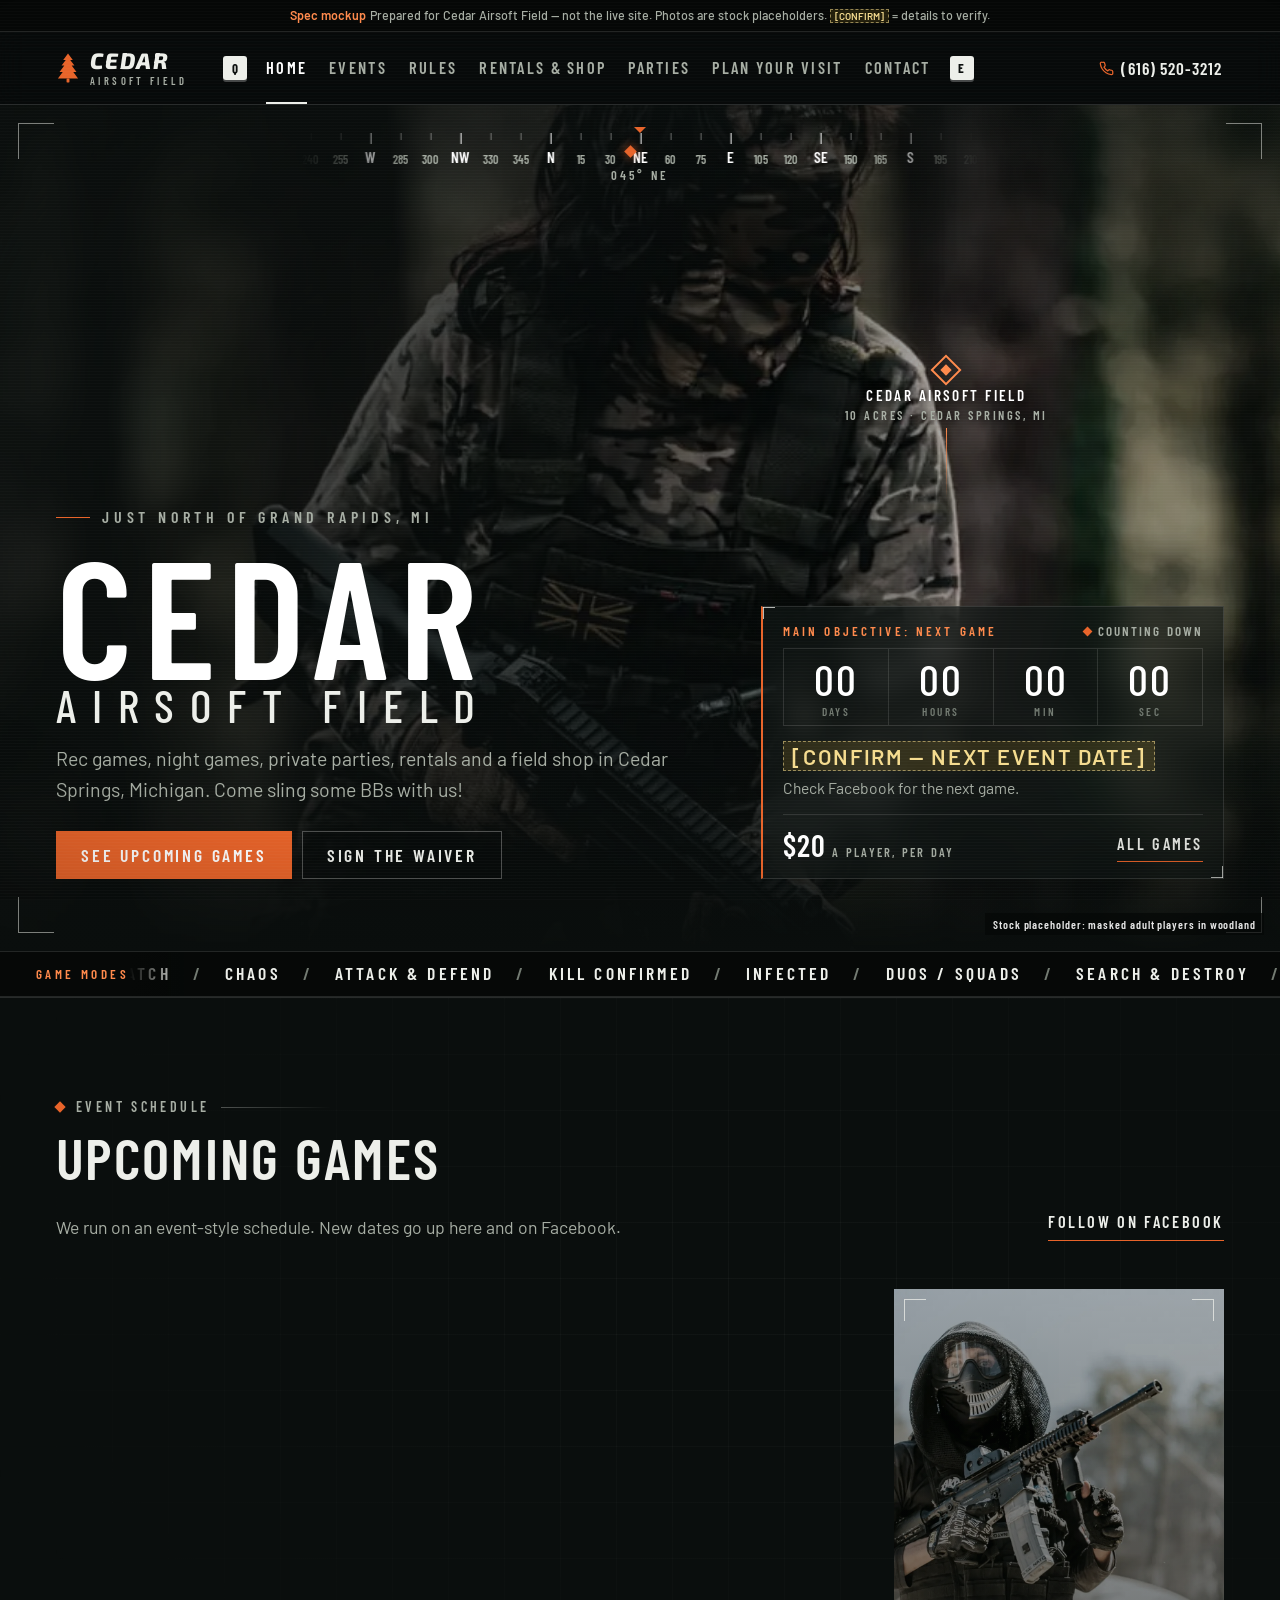
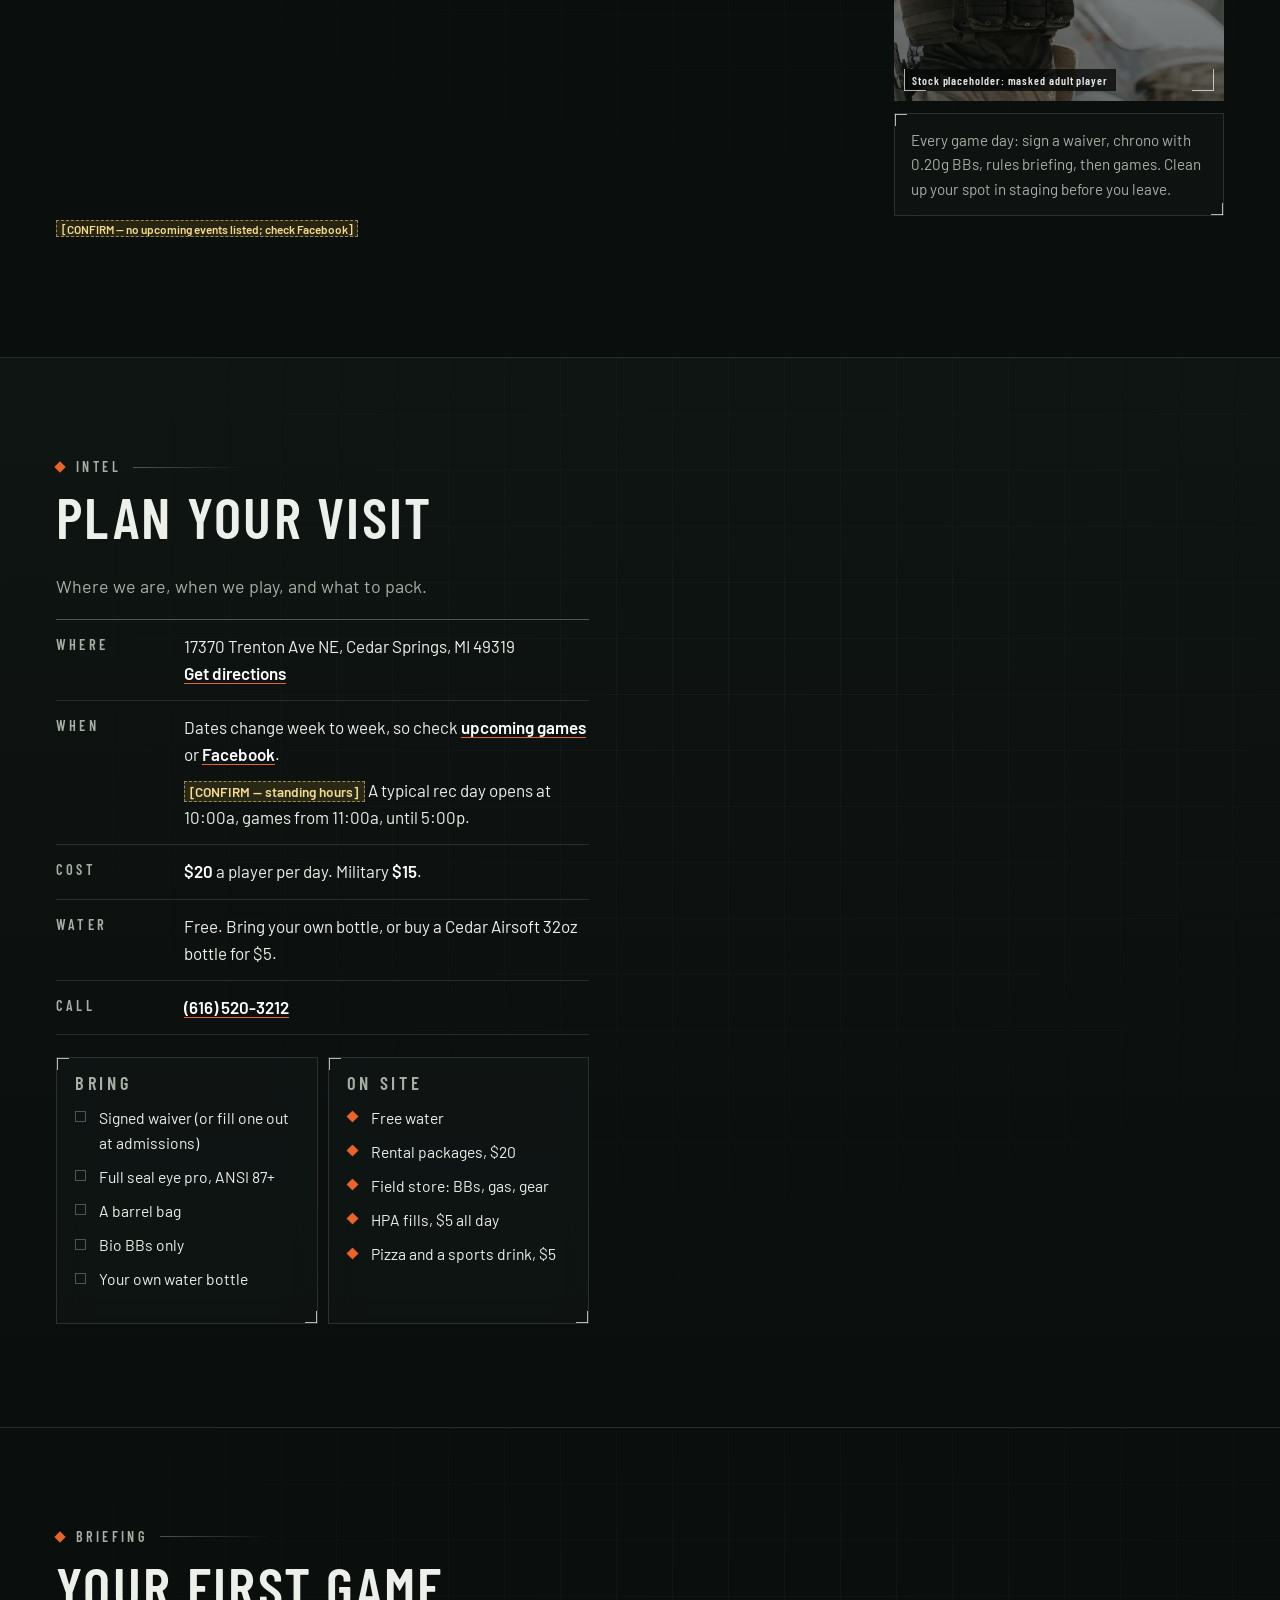
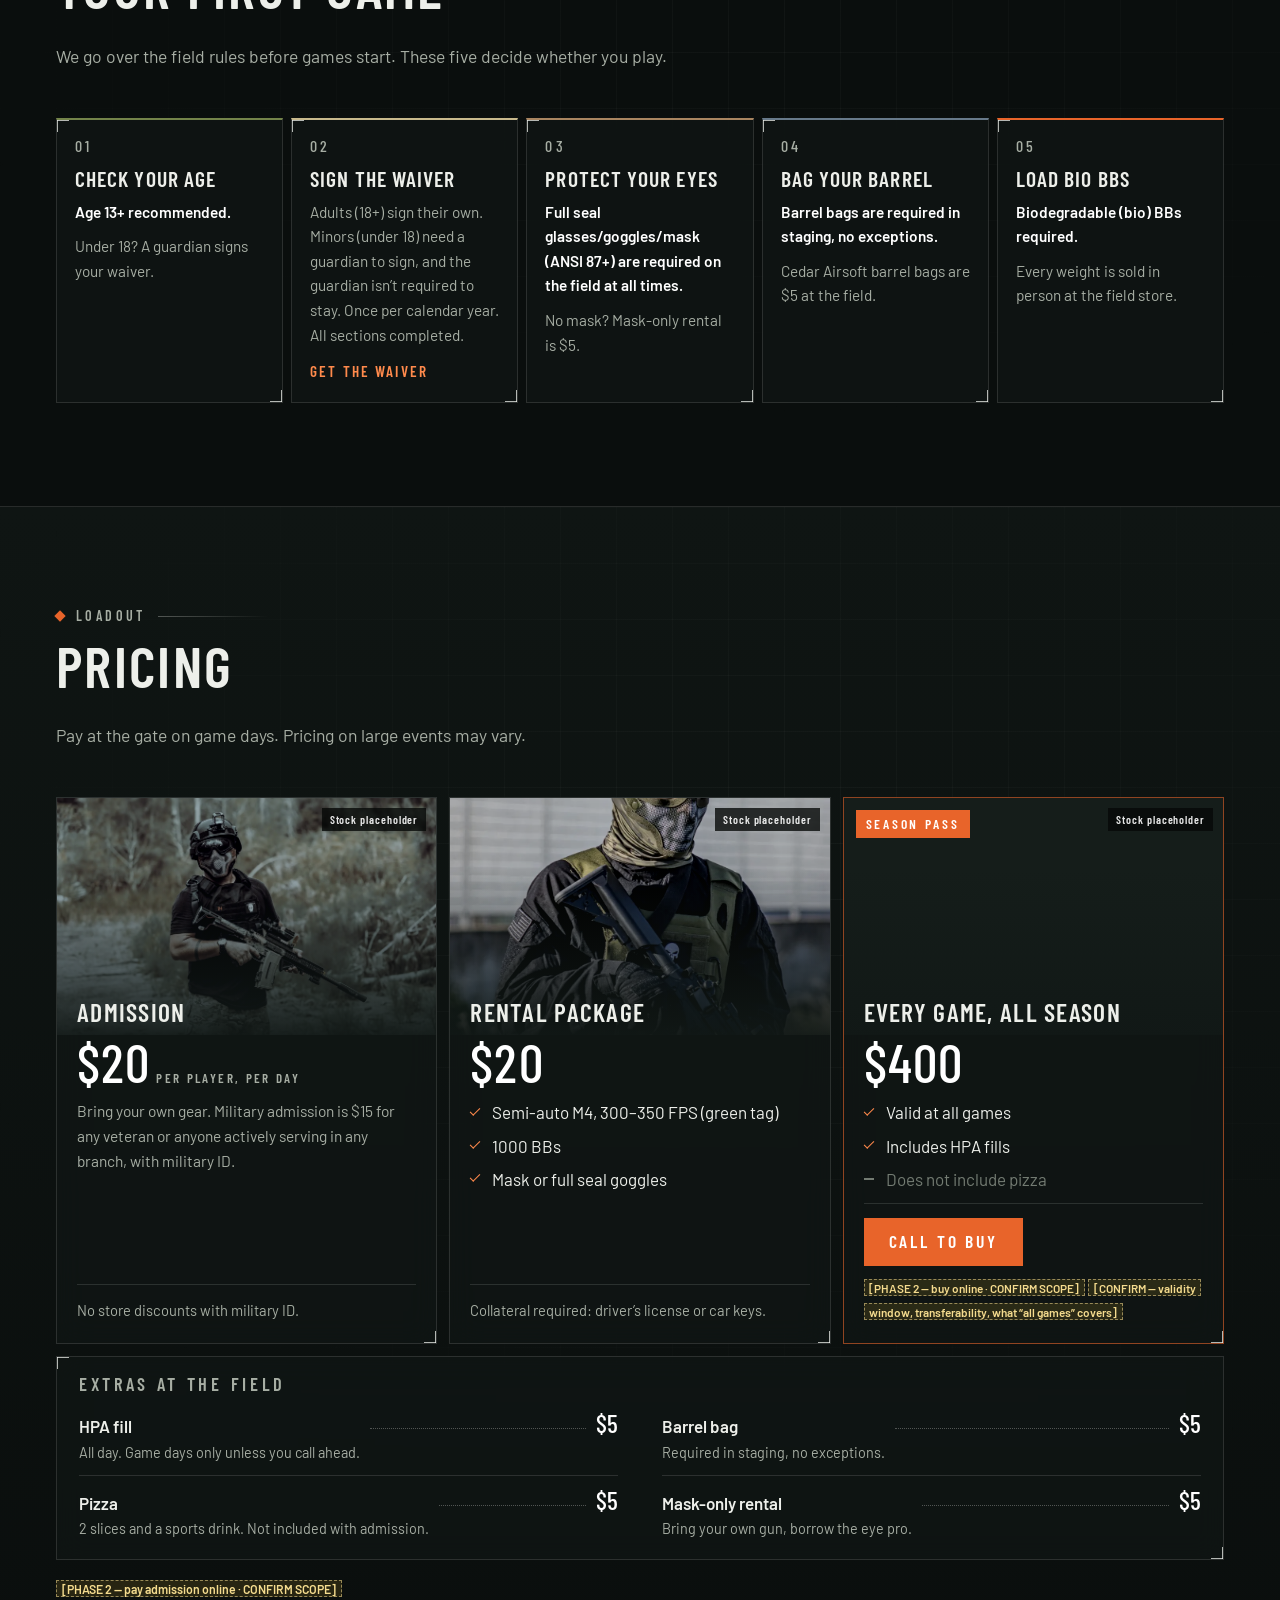
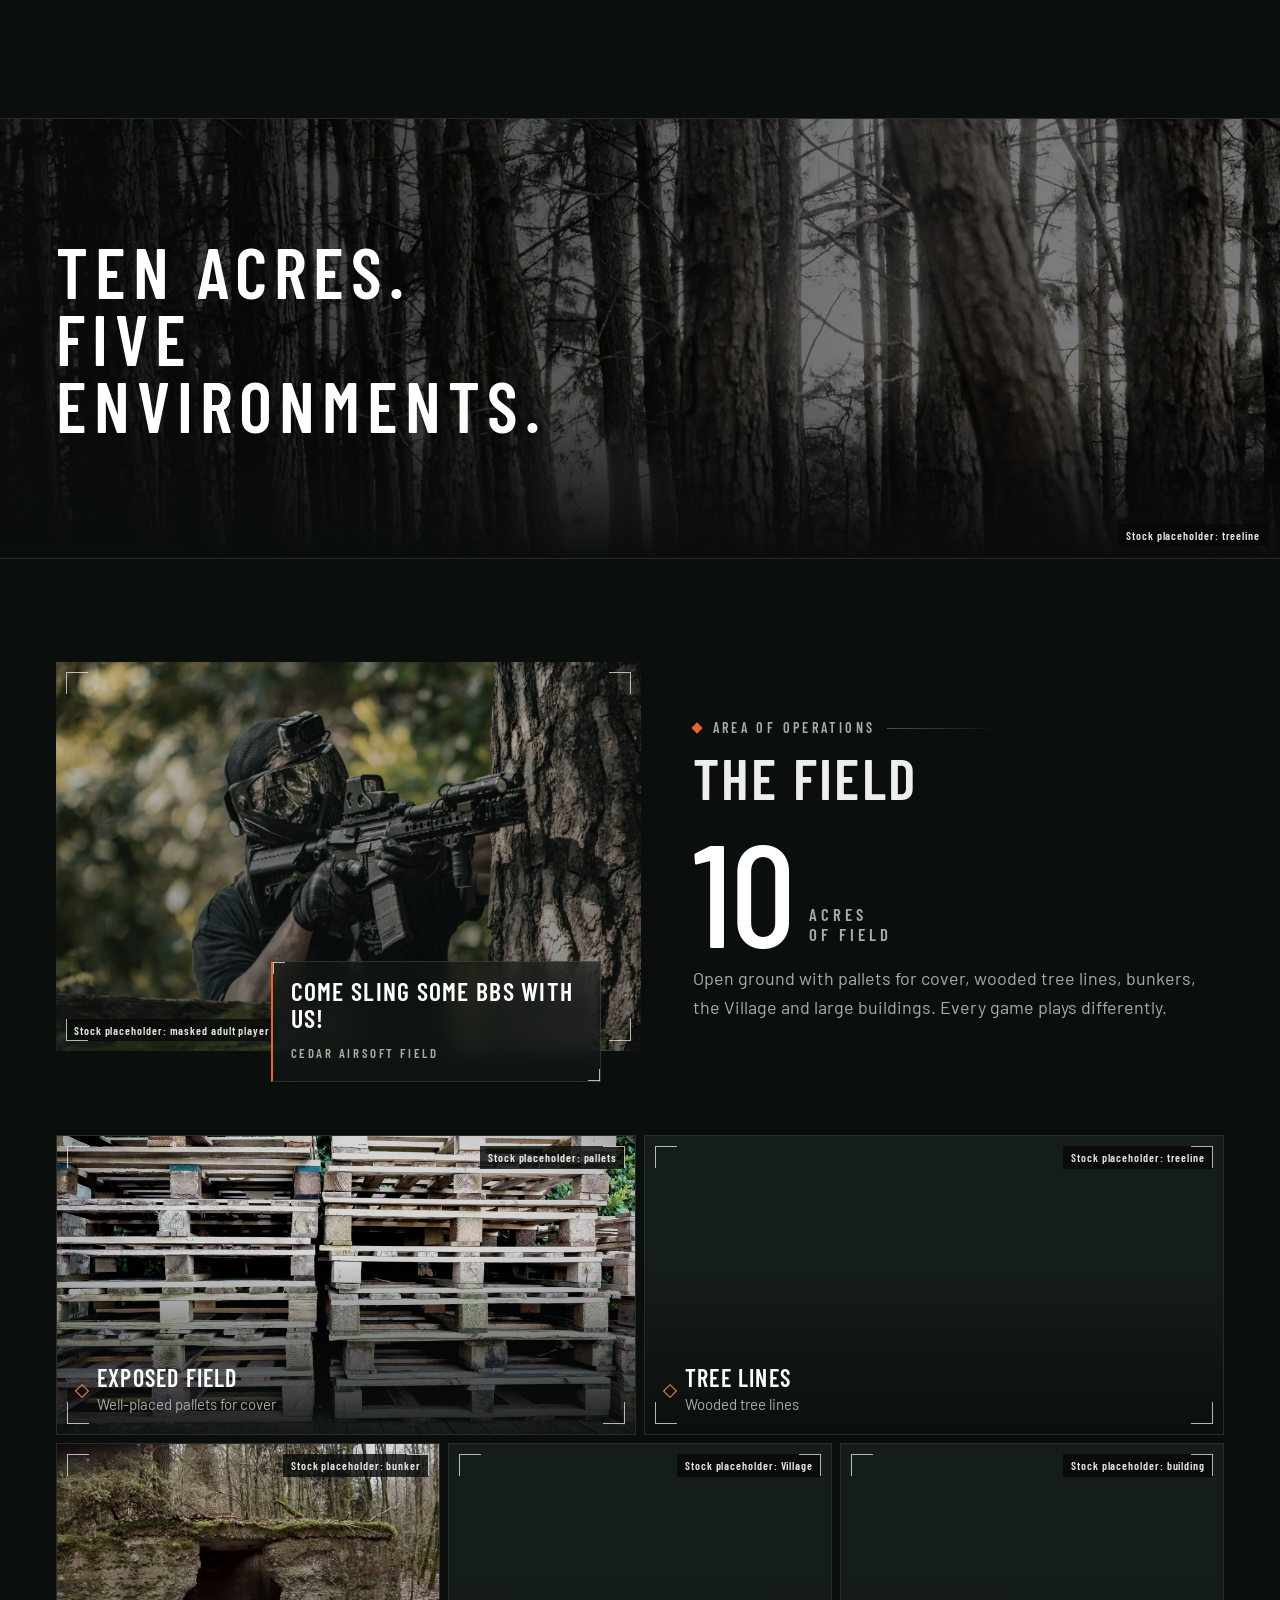
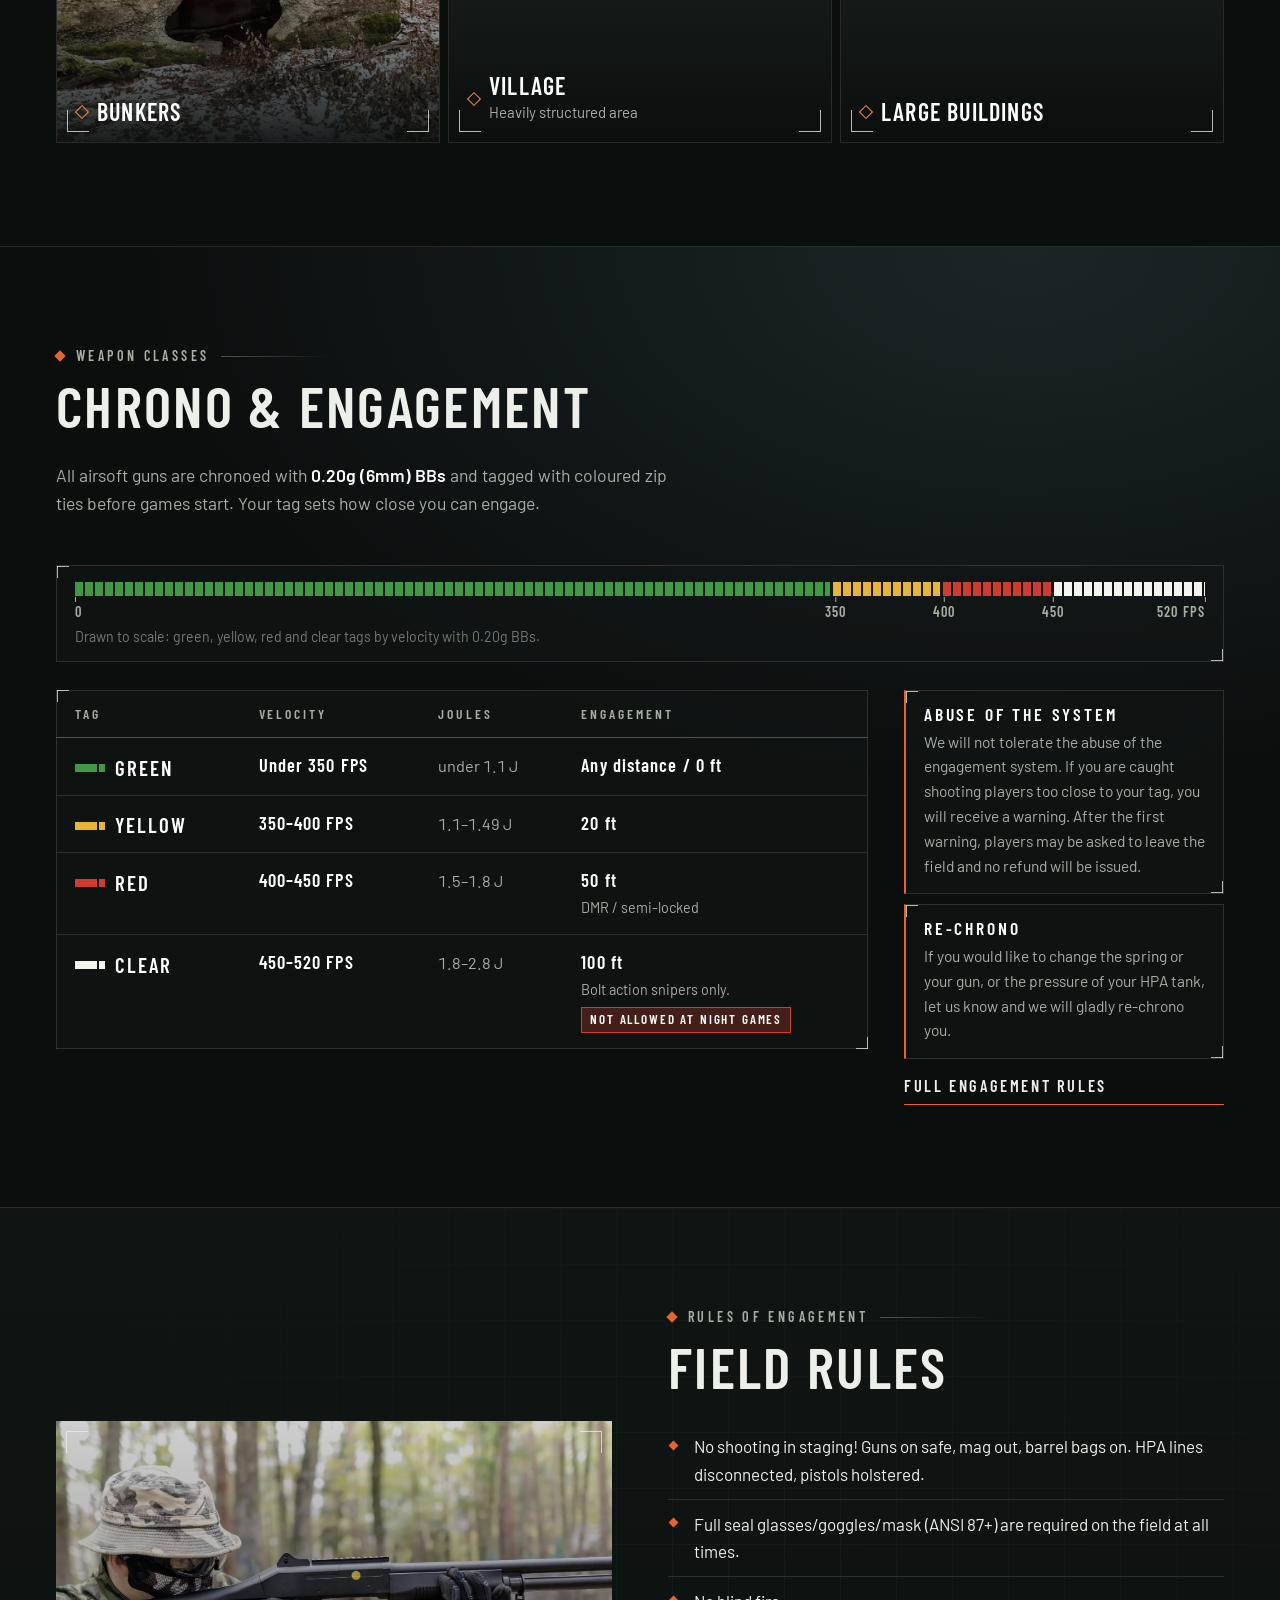
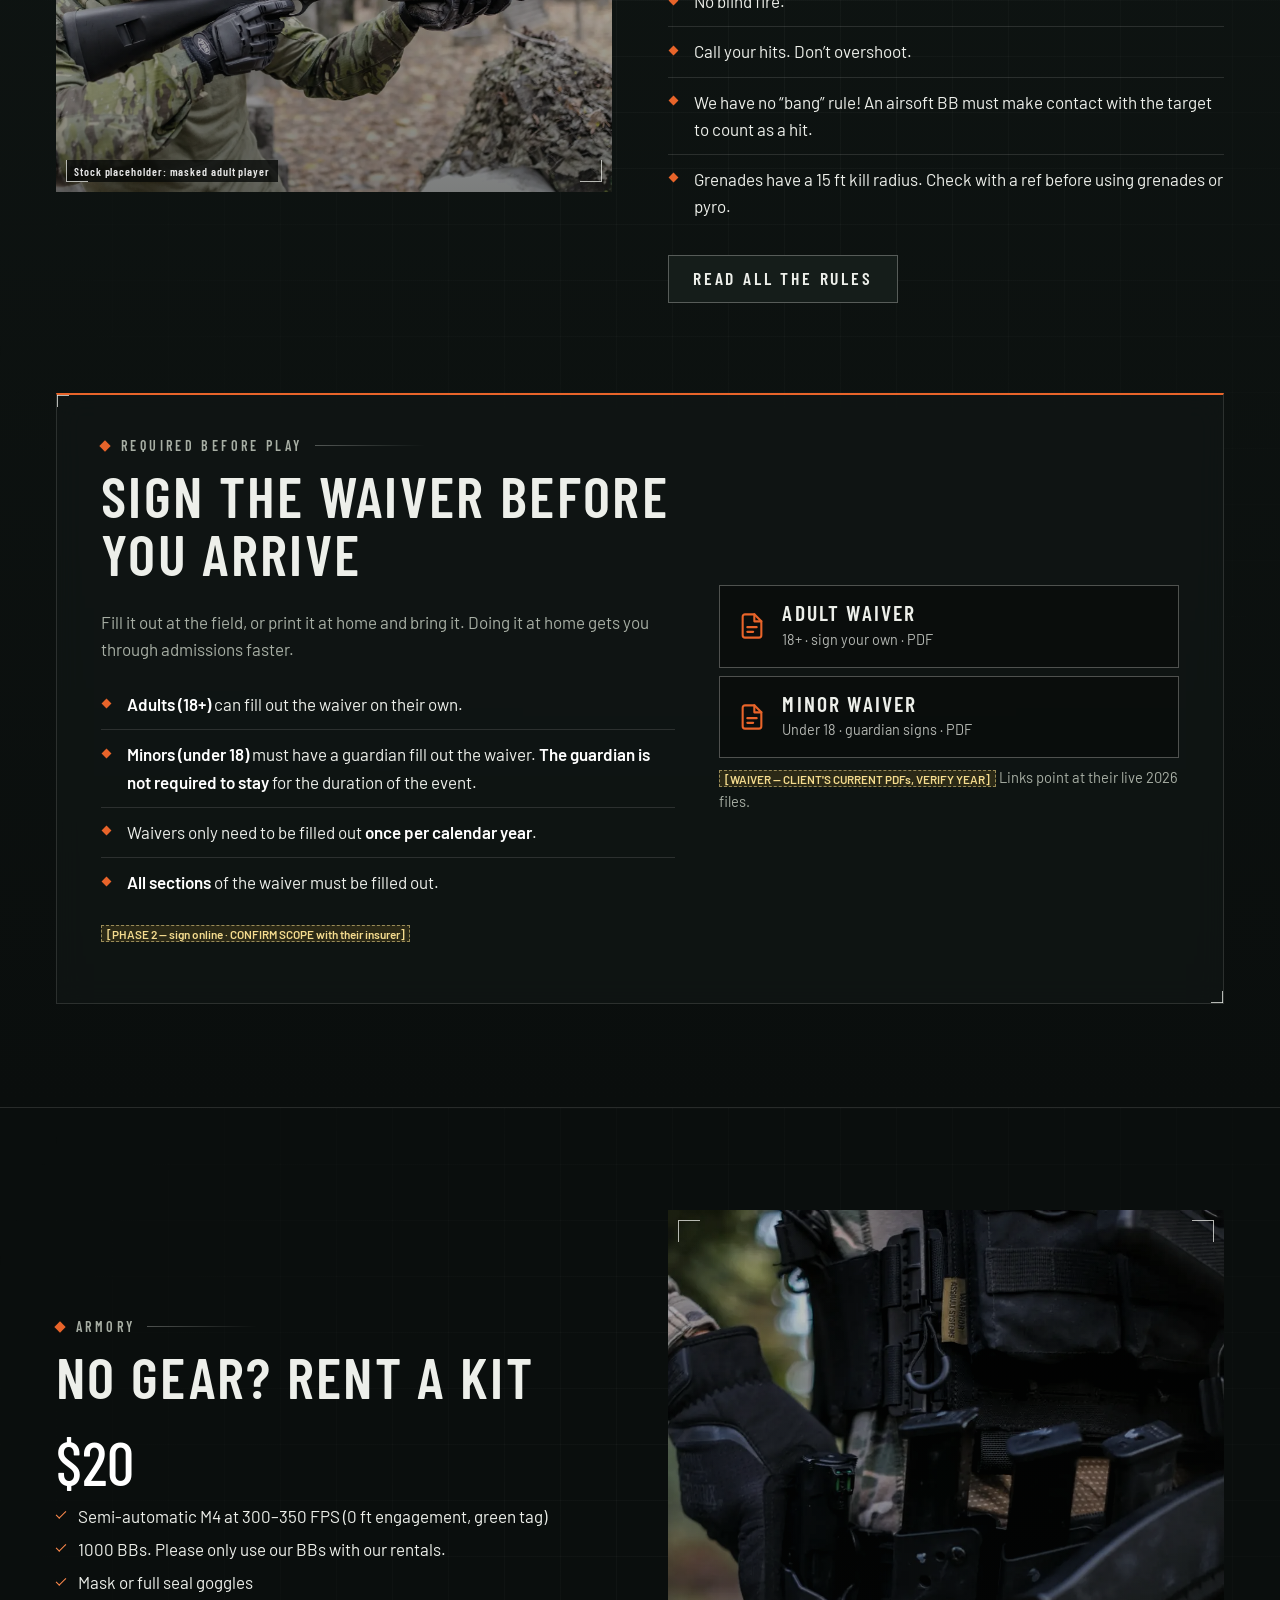
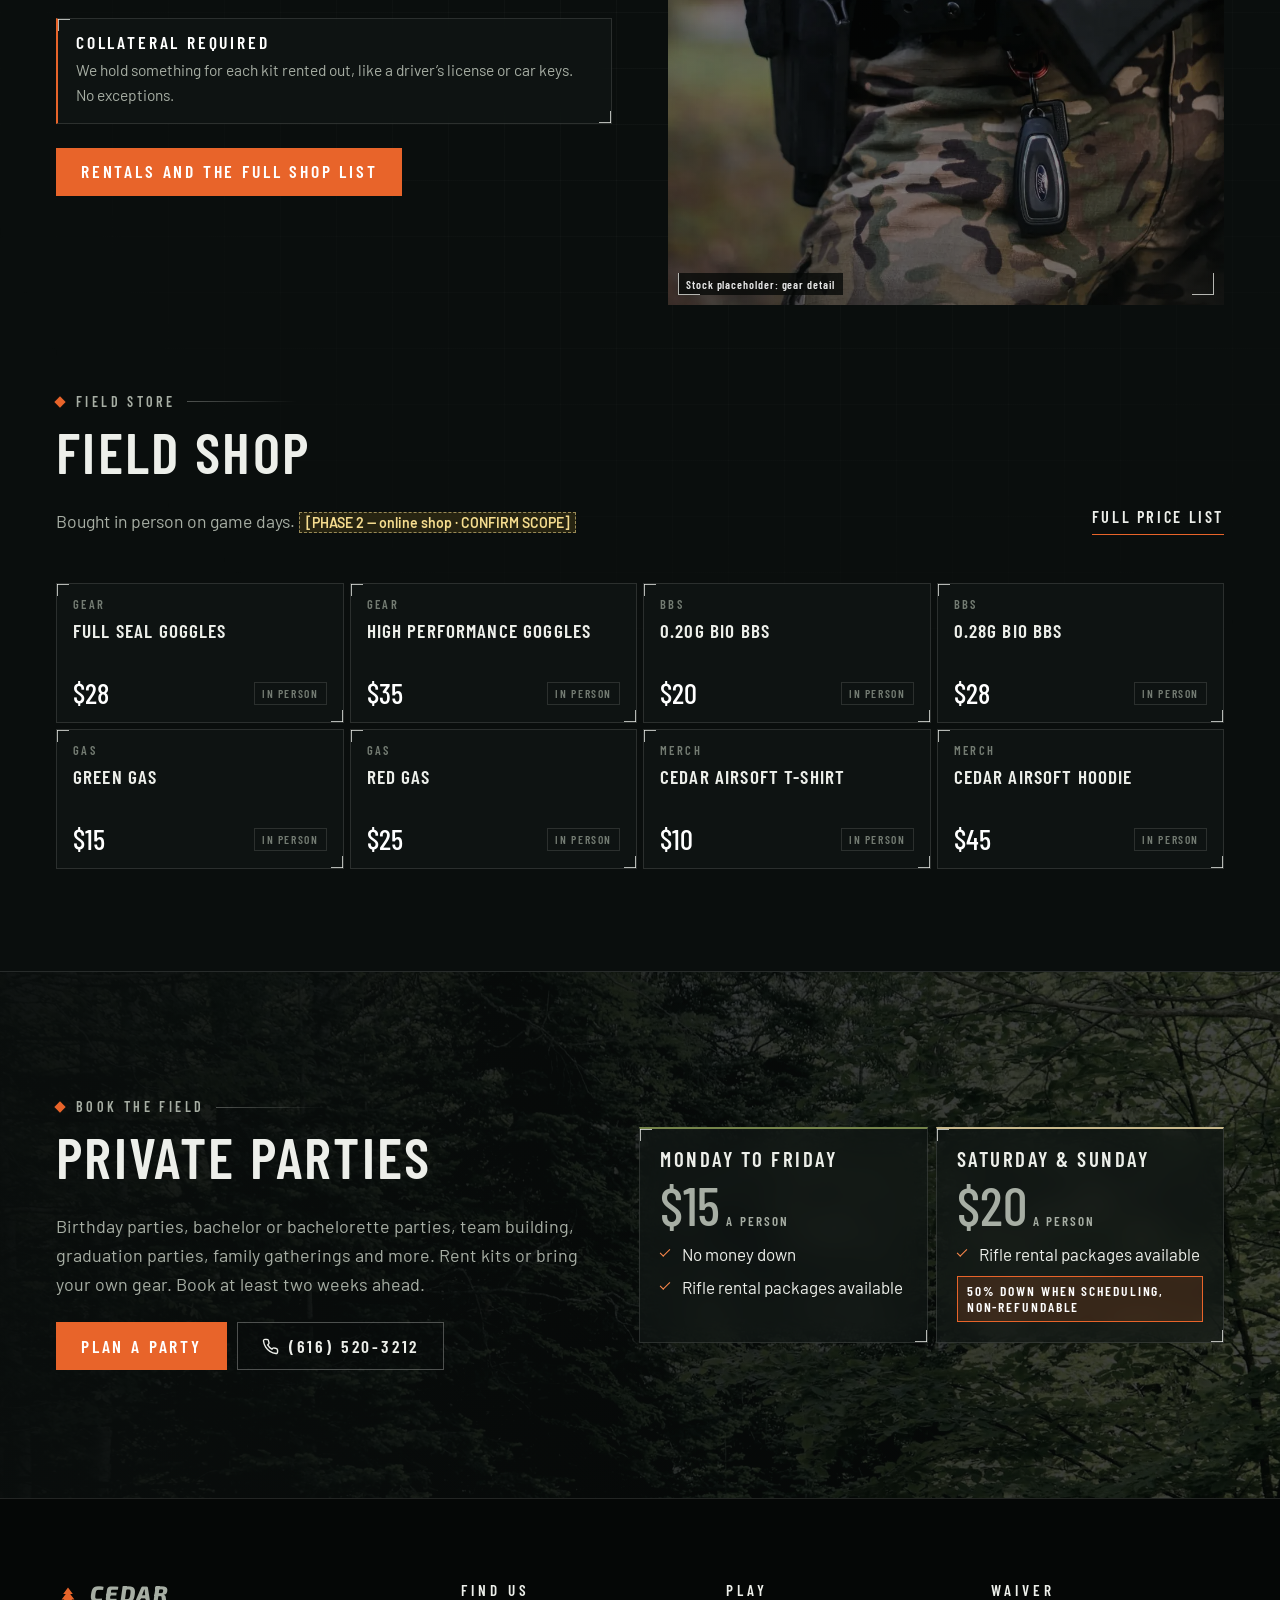
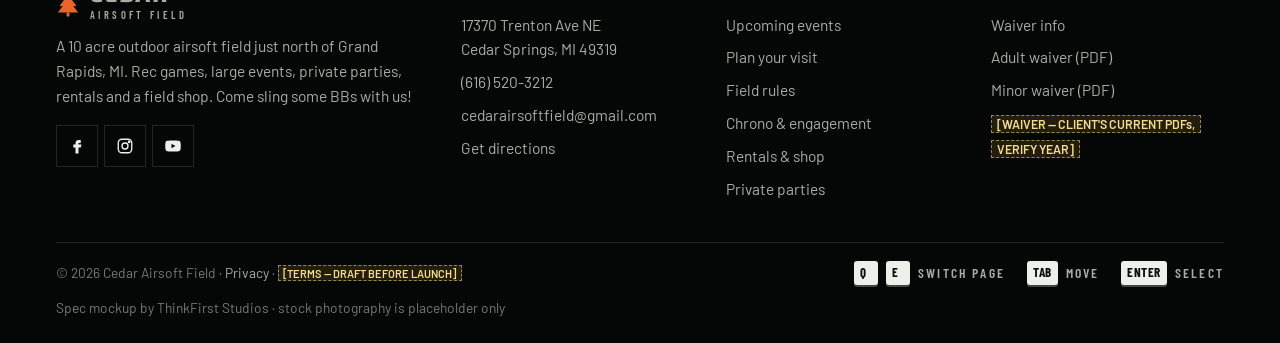
==== commit 1a650c31: "Rebuild mockup UI as a tactical-HUD interface Glass panels with corner ticks, Barlow Condensed UI ty" ====
--- a/index.html
+++ b/index.html
@@ -12,15 +12,16 @@
 <title>Cedar Airsoft Field — Outdoor Airsoft near Grand Rapids, MI</title>
 <meta name="description" content="Cedar Airsoft Field: 10 acres of outdoor airsoft just north of Grand Rapids in Cedar Springs, MI. Rec days, night games, private parties, $20 admission, rentals and a field shop.">
 <meta name="robots" content="noindex, nofollow">
-<meta name="theme-color" content="#10150f">
+<meta name="theme-color" content="#0a0e0d">
 <meta property="og:title" content="Cedar Airsoft Field — Outdoor Airsoft near Grand Rapids, MI">
 <meta property="og:description" content="Cedar Airsoft Field: 10 acres of outdoor airsoft just north of Grand Rapids in Cedar Springs, MI. Rec days, night games, private parties, $20 admission, rentals and a field shop.">
 <meta property="og:type" content="website">
 <link rel="icon" href="data:image/svg+xml,%3Csvg xmlns='http://www.w3.org/2000/svg' viewBox='0 0 30 36'%3E%3Cpath fill='%239b4526' d='M15 0 21 8h-3.2l5.2 7h-3.4l6 8h-4l6 8H2.4l6-8h-4l6-8H7l5.2-7H9z'/%3E%3Crect fill='%239b4526' x='13.2' y='31' width='3.6' height='5'/%3E%3C/svg%3E">
 <link rel="preconnect" href="https://fonts.googleapis.com">
 <link rel="preconnect" href="https://fonts.gstatic.com" crossorigin>
-<link href="https://fonts.googleapis.com/css2?family=Barlow:wght@400;500;600;700&amp;family=Exo+2:ital,wght@1,800&amp;family=Saira+Condensed:wght@600;700;800&amp;display=swap" rel="stylesheet">
+<link href="https://fonts.googleapis.com/css2?family=Barlow:wght@400;500;600;700&amp;family=Exo+2:ital,wght@1,800&amp;family=Barlow+Condensed:wght@500;600;700&amp;display=swap" rel="stylesheet">
 <link rel="stylesheet" href="styles.css">
+<script>(function(d){d.classList.remove('no-js');try{if(!sessionStorage.getItem('caf-boot')&&!matchMedia('(prefers-reduced-motion: reduce)').matches){d.classList.add('show-loader');sessionStorage.setItem('caf-boot','1')}}catch(e){}})(document.documentElement)</script>
 <script type="application/ld+json">
 {
   "@context": "https://schema.org",
@@ -49,6 +50,7 @@
   <div class="wrap site-header__inner">
     <a class="brand" href="index.html" aria-label="Cedar Airsoft Field — home"><svg class="brand__mark" viewBox="0 0 30 36" fill="currentColor" aria-hidden="true"><path d="M15 0 21 8h-3.2l5.2 7h-3.4l6 8h-4l6 8H2.4l6-8h-4l6-8H7l5.2-7H9z"/><rect x="13.2" y="31" width="3.6" height="5" rx=".6"/></svg><span class="brand__text"><span class="brand__name">Cedar</span><span class="brand__sub">Airsoft Field</span></span></a>
     <nav class="site-nav" id="site-nav" aria-label="Main">
+      <span class="key nav-key" title="Press Q for the previous page" aria-hidden="true">Q</span>
       <ul>
         <li><a href="index.html" aria-current="page">Home</a></li>
         <li><a href="events.html">Events</a></li>
@@ -58,6 +60,7 @@
         <li><a href="plan-your-visit.html">Plan Your Visit</a></li>
         <li><a href="contact.html">Contact</a></li>
       </ul>
+      <span class="key nav-key" title="Press E for the next page" aria-hidden="true">E</span>
       <div class="site-nav__cta">
         <a class="btn" href="waiver.html">Sign the waiver</a>
         <a class="btn btn--ghost" href="tel:+16165203212"><svg viewBox="0 0 24 24" fill="none" stroke="currentColor" stroke-width="2" stroke-linecap="round" stroke-linejoin="round" aria-hidden="true"><path d="M22 16.9v3a2 2 0 0 1-2.2 2 19.8 19.8 0 0 1-8.6-3.1 19.5 19.5 0 0 1-6-6A19.8 19.8 0 0 1 2.1 4.2 2 2 0 0 1 4.1 2h3a2 2 0 0 1 2 1.7c.1.9.4 1.8.7 2.7a2 2 0 0 1-.5 2.1L8 9.8a16 16 0 0 0 6 6l1.3-1.3a2 2 0 0 1 2.1-.4c.9.3 1.8.6 2.7.7a2 2 0 0 1 1.7 2z"/></svg> Call (616) 520-3212</a>
@@ -68,6 +71,15 @@
     <button class="nav-toggle" type="button" aria-controls="site-nav" aria-expanded="false" aria-label="Open menu"><span class="nav-toggle__bars"></span></button>
   </div>
 </header>
+<div class="loader" aria-hidden="true">
+  <div class="loader__inner">
+    <p class="loader__mark">Cedar</p>
+    <p class="loader__sub">Airsoft Field &middot; Cedar Springs, MI</p>
+    <p class="loader__tip"><b>Tip</b><span>Waivers only need to be filled out once per calendar year.</span></p>
+    <div class="loader__bar"><i></i></div>
+    <div class="loader__row"><span>Loading field data</span><span>Click to skip</span></div>
+  </div>
+</div>
 
 <main id="main">
 
@@ -81,11 +93,20 @@
   </div>
   <div class="hero__slash" aria-hidden="true"></div>
   <div class="hero__frame" aria-hidden="true"><i></i></div>
-  <div class="reticle" aria-hidden="true"><svg viewBox="0 0 76 76" fill="none" stroke="currentColor" stroke-width="2"><circle cx="38" cy="38" r="26"/><path d="M38 2v18M38 56v18M2 38h18M56 38h18"/><circle cx="38" cy="38" r="2" fill="currentColor"/></svg></div>
+  <div class="compass" aria-hidden="true">
+    <div class="compass__window"><div class="compass__strip"></div><span class="compass__marker"></span></div>
+    <span class="compass__caret"></span>
+    <p class="compass__read">020&deg; N</p>
+  </div>
+  <div class="waypoint" aria-hidden="true">
+    <span class="waypoint__icon"></span>
+    <span class="waypoint__label">Cedar Airsoft Field<small>10 acres &middot; Cedar Springs, MI</small></span>
+  </div>
+  <div class="reticle" aria-hidden="true"><svg viewBox="0 0 64 64" fill="none" stroke="currentColor" stroke-width="1.5"><path d="M32 6v16M32 42v16M6 32h16M42 32h16"/><path d="M14 6H6v8M50 6h8v8M14 58H6v-8M50 58h8v-8" stroke-width="1"/><circle cx="32" cy="32" r="1.6" fill="currentColor" stroke="none"/></svg></div>
   <span class="hero__ph">Stock placeholder: masked adult players in woodland</span>
   <div class="wrap hero__grid">
     <div>
-      <p class="hero__kicker">10 acres, just north of Grand Rapids</p>
+      <p class="hero__kicker">Just north of Grand Rapids, MI</p>
       <h1 id="hero-h"><span class="l1"><span>Cedar</span></span><span class="l2"><span>Airsoft Field</span></span></h1>
       <p class="hero__lede">Rec games, night games, private parties, rentals and a field shop in Cedar Springs, Michigan. Come sling some BBs with us!</p>
       <div class="hero__actions">
@@ -94,7 +115,7 @@
       </div>
     </div>
     <aside class="clock" data-clock aria-label="Countdown to the next game">
-      <p class="clock__label"><span>Next game starts in</span><span class="clock__live" data-clock-status>Counting down</span></p>
+      <p class="clock__label"><span>Main objective: next game</span><span class="clock__live" data-clock-status>Counting down</span></p>
       <div class="clock__digits" aria-hidden="true">
         <div class="clock__unit"><b data-u="d">00</b><span>days</span></div>
         <div class="clock__unit"><b data-u="h">00</b><span>hours</span></div>
@@ -123,6 +144,7 @@
   <div class="wrap">
     <div class="section-head section-head--split">
       <div>
+        <p class="hud-label">Event schedule</p>
         <h2 id="ops-h">Upcoming games</h2>
         <p>We run on an event-style schedule. New dates go up here and on Facebook.</p>
       </div>
@@ -184,7 +206,8 @@
 <section class="section section--bone" id="plan" aria-labelledby="plan-h">
   <div class="wrap visit">
     <div class="reveal">
-      <h2 id="plan-h">Plan your visit</h2>
+      <p class="hud-label">Intel</p>
+        <h2 id="plan-h">Plan your visit</h2>
       <p class="lede">Where we are, when we play, and what to pack.</p>
       <ul class="info-list">
         <li><span class="k">Where</span><span class="v">17370 Trenton Ave NE, Cedar Springs, MI 49319<br><a href="https://www.google.com/maps/dir/?api=1&destination=17370+Trenton+Ave+NE,+Cedar+Springs,+MI+49319" rel="noopener">Get directions</a></span></li>
@@ -227,7 +250,8 @@
 <section class="section section--dark section--grid" aria-labelledby="new-h">
   <div class="wrap">
     <div class="section-head">
-      <h2 id="new-h">Your first game</h2>
+      <p class="hud-label">Briefing</p>
+        <h2 id="new-h">Your first game</h2>
       <p>We go over the field rules before games start. These five decide whether you play.</p>
     </div>
     <ol class="steps" data-stagger>
@@ -264,7 +288,8 @@
 <section class="section section--bone" id="pricing" aria-labelledby="price-h">
   <div class="wrap">
     <div class="section-head">
-      <h2 id="price-h">Pricing</h2>
+      <p class="hud-label">Loadout</p>
+        <h2 id="price-h">Pricing</h2>
       <p>Pay at the gate on game days. Pricing on large events may vary.</p>
     </div>
     <div class="offers" data-stagger>
@@ -338,6 +363,7 @@
         <blockquote class="field-quote"><p>Come sling some BBs with us!</p><cite>Cedar Airsoft Field</cite></blockquote>
       </div>
       <div class="reveal">
+        <p class="hud-label">Area of operations</p>
         <h2 id="field-h">The field</h2>
         <div class="acres"><span class="acres__num num" data-count="10">10</span><span class="acres__label">acres<br>of field</span></div>
         <p class="lede">Open ground with pallets for cover, wooded tree lines, bunkers, the Village and large buildings. Every game plays differently.</p>
@@ -357,7 +383,8 @@
 <section class="section section--slate" id="chrono" aria-labelledby="chrono-h">
   <div class="wrap">
     <div class="section-head">
-      <h2 id="chrono-h">Chrono &amp; engagement</h2>
+      <p class="hud-label">Weapon classes</p>
+        <h2 id="chrono-h">Chrono &amp; engagement</h2>
       <p>All airsoft guns are chronoed with <strong>0.20g (6mm) BBs</strong> and tagged with coloured zip ties before games start. Your tag sets how close you can engage.</p>
     </div>
     <figure class="vscale" aria-label="Chrono tiers on a 0 to 520 FPS scale">
@@ -393,6 +420,7 @@
     <div class="split" style="margin-bottom:clamp(48px,7vw,96px)">
       <div class="reveal"><div class="bracket"><figure class="photo ratio-32" data-ph="Stock placeholder: masked adult player"><img src="assets/img/PLACEHOLDER-player-goggles.webp" alt="A player in goggles and face mask aiming in the woods" width="1600" height="1067" loading="lazy" decoding="async"></figure><span class="corners" aria-hidden="true"><i></i></span></div></div>
       <div class="reveal">
+        <p class="hud-label">Rules of engagement</p>
         <h2 id="rules-h">Field rules</h2>
         <ul class="rule-list" style="margin-bottom:24px">
           <li>No shooting in staging! Guns on safe, mag out, barrel bags on. HPA lines disconnected, pistols holstered.</li>
@@ -407,6 +435,7 @@
     </div>
     <div class="waiver-panel reveal" id="waiver">
       <div>
+        <p class="hud-label">Required before play</p>
         <h2>Sign the waiver before you arrive</h2>
         <p>Fill it out at the field, or print it at home and bring it. Doing it at home gets you through admissions faster.</p>
         <ul class="rule-list">
@@ -432,6 +461,7 @@
     <div class="split split--rev" style="margin-bottom:clamp(48px,7vw,90px)">
       <div class="reveal"><div class="bracket"><figure class="photo ratio-45" data-ph="Stock placeholder: gear detail"><img src="assets/img/PLACEHOLDER-gear-detail.webp" alt="Close-up of a tactical belt with holster and magazine pouches" width="960" height="1200" loading="lazy" decoding="async"></figure><span class="corners" aria-hidden="true"><i></i></span></div></div>
       <div class="reveal">
+        <p class="hud-label">Armory</p>
         <h2 id="rent-h">No gear? Rent a kit</h2>
         <p class="kit-price">$20</p>
         <ul class="ticks" style="margin-bottom:22px">
@@ -445,6 +475,7 @@
     </div>
     <div class="section-head section-head--split">
       <div>
+        <p class="hud-label">Field store</p>
         <h2>Field shop</h2>
         <p>Bought in person on game days. <span class="ph">[PHASE 2 — online shop &middot; CONFIRM SCOPE]</span></p>
       </div>
@@ -468,7 +499,8 @@
   <div class="parties__bg"><img src="assets/img/PLACEHOLDER-woods-logs.webp" alt="" width="1600" height="720" loading="lazy" decoding="async"></div>
   <div class="wrap parties__grid">
     <div class="reveal">
-      <h2 id="party-h">Private parties</h2>
+      <p class="hud-label">Book the field</p>
+        <h2 id="party-h">Private parties</h2>
       <p class="lede">Birthday parties, bachelor or bachelorette parties, team building, graduation parties, family gatherings and more. Rent kits or bring your own gear. Book at least two weeks ahead.</p>
       <div class="actions">
         <a class="btn" href="parties.html#enquire">Plan a party</a>
@@ -537,6 +569,7 @@
     </div>
     <div class="footer-base">
       <span>&copy; <span data-year>2026</span> Cedar Airsoft Field &middot; <a href="privacy.html">Privacy</a> &middot; <span class="ph">[TERMS — DRAFT BEFORE LAUNCH]</span></span>
+      <span class="hints" aria-hidden="true"><span><span class="key">Q</span><span class="key">E</span> Switch page</span><span><span class="key">Tab</span> Move</span><span><span class="key">Enter</span> Select</span></span>
       <span>Spec mockup by ThinkFirst Studios &middot; stock photography is placeholder only</span>
     </div>
   </div>
--- a/styles.css
+++ b/styles.css
@@ -1,125 +1,144 @@
 /* ==========================================================================
-   Cedar Airsoft Field — spec mockup (v2, tactical direction)
+   Cedar Airsoft Field — spec mockup (v3, tactical-HUD interface)
    LEAD, NOT A CLIENT. Not signed. Not deployed.
 
-   Palette: field-kit colours, not a single accent.
-     night olive #10150F · olive drab #4F5B32 · khaki #C8B98C
-     coyote #93714D · field slate #3B4650 · bone #EEE8D9
-     blaze #E8642A — actions only (buttons, "next up", the clock)
-   Their live theme dark (#1C231B) sits between night and olive.
-   [CONFIRM brand hex from logo files]
-
-   Type: Saira Condensed (headlines) · Barlow (text) · Exo 2 (wordmark,
-   kept from their current site).
+   A game-HUD interface: translucent glass panels with corner ticks, thin
+   light rules, wide-tracked condensed labels, menu rows that invert on
+   focus, a compass strip, objective tracker and waypoint marker.
+   Inspired by tactical-shooter menus generally; no game names, logos or
+   fonts are used.
+
+   Colour: near-black field green + bone-white UI + one action colour
+   (blaze #E8642A). Field-kit colours (olive / khaki / coyote / slate)
+   survive only as thin category stripes. Their live theme dark #1C231B
+   sits in this range. [CONFIRM brand hex from logo files]
+
+   Type: Barlow Condensed (UI + headlines) · Barlow (text) ·
+   Exo 2 (wordmark, kept from their current site).
    ========================================================================== */
 
 :root {
-  --night: #10150f;
-  --night-2: #171e16;
-  --night-3: #202a1f;
-  --olive: #4f5b32;
-  --olive-hi: #6f7d47;
+  --bg: #0a0e0d;
+  --bg-2: #0f1513;
+  --bg-3: #151d1a;
+  --panel: rgba(17, 24, 22, .66);
+  --panel-hi: rgba(26, 35, 32, .8);
+  --text: #edefea;
+  --dim: #a7aea4;
+  --faint: #737b72;
+  --line: rgba(237, 239, 234, .13);
+  --line-2: rgba(237, 239, 234, .3);
+  --tick: rgba(237, 239, 234, .75);
+  --accent: #e8642a;
+  --accent-hi: #ff8a4c;
+  --accent-deep: #b8461a;
+  --olive: #74844a;
   --khaki: #c8b98c;
-  --khaki-hi: #ddd0a6;
-  --coyote: #93714d;
-  --slate: #3b4650;
-  --bone: #eee8d9;
-  --bone-2: #e4dcc8;
-  --paper: #f7f3ea;
-  --blaze: #e8642a;
-  --blaze-deep: #b8461a;
-
-  --text-dark: #e9e4d6;
-  --text-dark-soft: rgba(233, 228, 214, .74);
-  --text: #1a2018;
-  --text-soft: #4c5246;
-  --muted: #6c6e62;
-  --line: rgba(26, 32, 24, .16);
-  --line-dark: rgba(233, 228, 214, .14);
+  --coyote: #a98560;
+  --slate: #67798a;
 
   --tag-green: #3f9a45;
   --tag-yellow: #e6b632;
   --tag-red: #cf3b2c;
-  --tag-clear: #f4f4ef;
-
-  --ph-bg: rgba(230, 182, 50, .2);
-  --ph-line: #a67812;
-  --ph-ink: #5e430a;
-
-  --g-blaze: linear-gradient(115deg, #f07a35 0%, #e8642a 45%, #b8461a 100%);
-  --g-night: radial-gradient(120% 90% at 85% 0%, #26321f 0%, var(--night) 62%);
-  --g-slate: linear-gradient(160deg, #2d3740 0%, #161c1a 70%);
-
-  --display: "Saira Condensed", "Arial Narrow", sans-serif;
+
+  --ticks:
+    linear-gradient(var(--tick), var(--tick)) 0 0 / 12px 1px no-repeat,
+    linear-gradient(var(--tick), var(--tick)) 0 0 / 1px 12px no-repeat,
+    linear-gradient(var(--tick), var(--tick)) 100% 100% / 12px 1px no-repeat,
+    linear-gradient(var(--tick), var(--tick)) 100% 100% / 1px 12px no-repeat;
+
+  --display: "Barlow Condensed", "Arial Narrow", sans-serif;
   --body: "Barlow", "Segoe UI", system-ui, sans-serif;
   --mark: "Exo 2", "Segoe UI", sans-serif;
 
   --wrap: 1240px;
   --gutter: 16px;
-  --header-h: 66px;
-  --cut: 56px;
+  --header-h: 64px;
   --ease: cubic-bezier(.2, .7, .2, 1);
 }
 @media (min-width: 640px) { :root { --gutter: 24px; } }
-@media (min-width: 1024px) { :root { --gutter: 36px; --header-h: 76px; --cut: 90px; } }
+@media (min-width: 1024px) { :root { --gutter: 36px; --header-h: 72px; } }
 
 /* ---------- base ---------- */
 *, *::before, *::after { box-sizing: border-box; }
-html { -webkit-text-size-adjust: 100%; scroll-behavior: smooth; scroll-padding-top: calc(var(--header-h) + 16px); }
-body { margin: 0; background: var(--night); color: var(--text-dark); font: 400 1.0625rem/1.6 var(--body); -webkit-font-smoothing: antialiased; overflow-x: hidden; }
+html { -webkit-text-size-adjust: 100%; scroll-behavior: smooth; scroll-padding-top: calc(var(--header-h) + 16px); background: var(--bg); }
+body { margin: 0; background: var(--bg); color: var(--text); font: 400 1.0625rem/1.6 var(--body); -webkit-font-smoothing: antialiased; overflow-x: hidden; }
+/* faint scanlines + vignette over everything, like a HUD feed */
+body::after { content: ""; position: fixed; inset: 0; z-index: 400; pointer-events: none; background: repeating-linear-gradient(0deg, rgba(255, 255, 255, .018) 0 1px, transparent 1px 3px), radial-gradient(120% 90% at 50% 40%, transparent 60%, rgba(0, 0, 0, .35) 100%); }
 img { display: block; max-width: 100%; height: auto; }
 a { color: inherit; text-underline-offset: .2em; }
-h1, h2, h3, h4 { margin: 0 0 .45em; font-family: var(--display); font-weight: 800; line-height: .95; text-transform: uppercase; letter-spacing: .005em; }
-h2 { font-size: clamp(2.3rem, 4.6vw + .8rem, 4.4rem); }
-h3 { font-size: 1.45rem; line-height: 1.05; }
+h1, h2, h3, h4 { margin: 0 0 .45em; font-family: var(--display); font-weight: 600; line-height: 1; text-transform: uppercase; letter-spacing: .04em; }
+h2 { font-size: clamp(2.2rem, 3.4vw + .9rem, 3.7rem); }
+h3 { font-size: 1.4rem; letter-spacing: .05em; }
 p { margin: 0 0 1em; }
 ul, ol { margin: 0 0 1em; padding-left: 1.2em; }
-:focus-visible { outline: 3px solid var(--blaze); outline-offset: 3px; }
+strong { font-weight: 600; color: #fff; }
+:focus-visible { outline: 2px solid var(--accent-hi); outline-offset: 3px; }
+::selection { background: var(--accent); color: #fff; }
 .sr-only { position: absolute; width: 1px; height: 1px; padding: 0; margin: -1px; overflow: hidden; clip: rect(0 0 0 0); white-space: nowrap; border: 0; }
-.skip { position: absolute; left: 8px; top: -60px; z-index: 300; background: var(--blaze); color: #fff; padding: 10px 14px; font-weight: 600; }
+.skip { position: absolute; left: 8px; top: -60px; z-index: 500; background: var(--text); color: var(--bg); padding: 10px 14px; font-weight: 600; }
 .skip:focus { top: 8px; }
 .wrap { width: 100%; max-width: var(--wrap); margin: 0 auto; padding: 0 var(--gutter); }
 .num { font-variant-numeric: tabular-nums; }
-
-/* ---------- placeholders — must stay visible ---------- */
-.ph {
-  font: 600 .8em/1.4 var(--body); color: var(--ph-ink);
-  background: var(--ph-bg); border: 1px dashed var(--ph-line); border-radius: 2px; padding: .05em .4em;
-  -webkit-box-decoration-break: clone; box-decoration-break: clone;
-}
+main { overflow-x: clip; }
+
+/* ---------- shared HUD primitives ---------- */
+.panel, .op, .offer, .checklist, .step, .callout, .clock, .product, .contact-card, .form, .kit-card, .tile, .toc, .ops-note, .field-quote, .estimate, .waiver-panel, .quote-rule, .supply, .info-panel {
+  background: var(--ticks), var(--panel);
+  border: 1px solid var(--line);
+  -webkit-backdrop-filter: blur(14px); backdrop-filter: blur(14px);
+}
+.hud-label {
+  display: flex; align-items: center; gap: 12px; margin: 0 0 14px;
+  font: 600 .88rem/1 var(--display); letter-spacing: .24em; text-transform: uppercase; color: var(--dim);
+}
+.hud-label::before { content: ""; width: 8px; height: 8px; background: var(--accent); transform: rotate(45deg); flex: none; }
+.hud-label::after { content: ""; height: 1px; flex: 0 1 110px; background: linear-gradient(90deg, var(--line-2), transparent); }
+.key {
+  display: inline-grid; place-items: center; min-width: 24px; height: 24px; padding: 0 6px;
+  font: 700 .82rem/1 var(--display); letter-spacing: .04em; color: var(--bg); background: var(--text);
+  border-radius: 3px; box-shadow: 0 2px 0 rgba(255, 255, 255, .25);
+}
+
+/* placeholders — must stay visible */
+.ph { font: 600 .8em/1.4 var(--body); color: #f5dc8f; background: rgba(230, 182, 50, .13); border: 1px dashed rgba(245, 220, 143, .55); padding: .05em .4em; -webkit-box-decoration-break: clone; box-decoration-break: clone; }
 .ph-block { display: block; margin-top: .5em; }
-.dark .ph, .section--dark .ph, .section--slate .ph, .hero .ph, .page-hero .ph, .site-footer .ph, .mockup-flag .ph,
-.offer .ph, .kit-card .ph, .estimate .ph, .tile .ph, .waiver-panel .ph, .op .ph, .clock .ph {
-  color: #f5dc8f; background: rgba(230, 182, 50, .14); border-color: rgba(245, 220, 143, .55);
-}
 
 /* ---------- mockup flag ---------- */
-.mockup-flag { position: relative; z-index: 120; background: #0a0d09; color: var(--text-dark-soft); font: 500 .78rem/1.4 var(--body); text-align: center; padding: 7px var(--gutter); }
-.mockup-flag strong { color: var(--blaze); font-weight: 700; margin-right: .35em; }
-
-/* ---------- header ---------- */
-.site-header { position: sticky; top: 0; z-index: 100; background: rgba(16, 21, 15, .82); border-bottom: 1px solid var(--line-dark); transition: background-color .3s, box-shadow .3s; }
-.site-header::before { content: ""; position: absolute; inset: 0; z-index: -1; -webkit-backdrop-filter: blur(10px); backdrop-filter: blur(10px); }
-.site-header.is-condensed { background: rgba(12, 16, 11, .96); box-shadow: 0 12px 30px -16px rgba(0, 0, 0, .8); }
+.mockup-flag { position: relative; z-index: 120; background: #050706; color: var(--dim); font: 500 .78rem/1.4 var(--body); text-align: center; padding: 7px var(--gutter); border-bottom: 1px solid var(--line); }
+.mockup-flag strong { color: var(--accent-hi); margin-right: .35em; }
+
+/* ---------- loading screen (first visit to home, once per session) ---------- */
+.loader { display: none; }
+.show-loader .loader { display: flex; position: fixed; inset: 0; z-index: 450; flex-direction: column; justify-content: flex-end; padding: 0 var(--gutter) 48px; background: radial-gradient(90% 70% at 50% 35%, #17201c 0%, #050706 75%); color: var(--text); cursor: pointer; transition: opacity .45s var(--ease), visibility 0s linear .45s; }
+.loader.is-done { opacity: 0; visibility: hidden; }
+.loader__inner { width: 100%; max-width: var(--wrap); margin: 0 auto; }
+.loader__mark { font: italic 800 clamp(2.4rem, 8vw, 5rem)/1 var(--mark); letter-spacing: .08em; text-transform: uppercase; margin: 0 0 6px; }
+.loader__sub { font: 600 .9rem/1 var(--display); letter-spacing: .3em; text-transform: uppercase; color: var(--dim); margin: 0 0 36px; }
+.loader__tip { display: grid; grid-template-columns: auto 1fr; gap: 6px 14px; max-width: 640px; margin: 0 0 22px; }
+.loader__tip b { font: 600 .9rem/1.5 var(--display); letter-spacing: .2em; color: var(--accent-hi); }
+.loader__tip span { color: var(--dim); }
+.loader__bar { height: 2px; background: var(--line); position: relative; overflow: hidden; }
+.loader__bar i { position: absolute; inset: 0; background: var(--text); transform-origin: left; transform: scaleX(0); animation: load 1.1s var(--ease) forwards; }
+.loader__row { display: flex; justify-content: space-between; margin-top: 10px; font: 600 .82rem/1 var(--display); letter-spacing: .2em; text-transform: uppercase; color: var(--faint); }
+
+/* ---------- header: game-menu tabs ---------- */
+.site-header { position: sticky; top: 0; z-index: 100; background: rgba(8, 11, 10, .72); border-bottom: 1px solid var(--line); transition: background-color .3s; }
+.site-header::before { content: ""; position: absolute; inset: 0; z-index: -1; -webkit-backdrop-filter: blur(14px); backdrop-filter: blur(14px); }
+.site-header.is-condensed { background: rgba(6, 8, 7, .94); }
 .site-header__inner { display: flex; align-items: center; gap: 14px; height: var(--header-h); transition: height .3s var(--ease); }
-.site-header.is-condensed .site-header__inner { height: calc(var(--header-h) - 12px); }
-
-.brand { position: relative; isolation: isolate; display: flex; align-items: center; gap: 10px; align-self: stretch; padding-right: 26px; margin-right: auto; color: #fff; text-decoration: none; }
-.brand::before { content: ""; position: absolute; z-index: -1; top: 0; bottom: 0; left: -100vw; right: 0; background: var(--g-blaze); transform: skewX(-16deg); transform-origin: 100% 100%; }
-.site-footer .brand { align-self: auto; padding: 12px 26px 12px 0; }
-.brand__mark { width: 26px; height: 32px; flex: none; color: #fff; }
+.site-header.is-condensed .site-header__inner { height: calc(var(--header-h) - 10px); }
+
+.brand { display: flex; align-items: center; gap: 10px; margin-right: auto; color: var(--text); text-decoration: none; }
+.brand__mark { width: 24px; height: 30px; flex: none; color: var(--accent); }
 .brand__text { display: flex; flex-direction: column; line-height: 1; }
-.brand__name { font: italic 800 1.5rem/1 var(--mark); letter-spacing: .06em; text-transform: uppercase; }
-.brand__sub { font: 700 .66rem/1 var(--body); letter-spacing: .26em; text-transform: uppercase; margin-top: 4px; color: rgba(255, 255, 255, .86); }
-@media (max-width: 380px) { .brand__sub { display: none; } .brand__name { font-size: 1.25rem; } }
-
-.header-phone { display: inline-flex; align-items: center; gap: 7px; color: var(--text-dark); text-decoration: none; font: 700 1.05rem/1 var(--display); letter-spacing: .03em; white-space: nowrap; padding: 10px 2px; }
-.header-phone svg { width: 16px; height: 16px; color: var(--blaze); flex: none; }
-.header-phone:hover { color: #fff; }
-@media (max-width: 359px) { .header-phone span { display: none; } }
-.header-cta { display: none; }
-
-.nav-toggle { display: inline-grid; place-items: center; width: 44px; height: 44px; flex: none; background: transparent; border: 1px solid var(--line-dark); color: var(--text-dark); cursor: pointer; }
+.brand__name { font: italic 800 1.4rem/1 var(--mark); letter-spacing: .08em; text-transform: uppercase; }
+.brand__sub { font: 600 .66rem/1 var(--display); letter-spacing: .32em; text-transform: uppercase; margin-top: 4px; color: var(--dim); }
+
+.header-phone { display: inline-flex; align-items: center; gap: 7px; color: var(--text); text-decoration: none; font: 600 1.08rem/1 var(--display); letter-spacing: .06em; white-space: nowrap; padding: 10px 2px; }
+.header-phone svg { width: 15px; height: 15px; color: var(--accent); flex: none; }
+
+.nav-toggle { display: inline-grid; place-items: center; width: 44px; height: 44px; flex: none; background: transparent; border: 1px solid var(--line-2); color: var(--text); cursor: pointer; }
 .nav-toggle__bars, .nav-toggle__bars::before, .nav-toggle__bars::after { content: ""; display: block; width: 20px; height: 2px; background: currentColor; transition: transform .3s var(--ease), background-color .2s; }
 .nav-toggle__bars { position: relative; }
 .nav-toggle__bars::before { position: absolute; top: -6px; }
@@ -128,583 +147,576 @@
 .nav-open .nav-toggle__bars::before { transform: translateY(6px) rotate(45deg); }
 .nav-open .nav-toggle__bars::after { transform: translateY(-6px) rotate(-45deg); }
 
-.site-nav { position: fixed; inset: var(--nav-top, var(--header-h)) 0 0 0; background: var(--g-night); padding: 18px var(--gutter) 120px; overflow-y: auto; clip-path: inset(0 0 100% 0); visibility: hidden; transition: clip-path .45s var(--ease), visibility 0s linear .45s; }
-.nav-open .site-nav { clip-path: inset(0 0 0 0); visibility: visible; transition: clip-path .45s var(--ease); }
+.site-nav { position: fixed; inset: var(--nav-top, var(--header-h)) 0 0 0; background: rgba(6, 8, 7, .97); padding: 14px var(--gutter) 120px; overflow-y: auto; opacity: 0; visibility: hidden; transform: translateY(-8px); transition: opacity .3s var(--ease), transform .3s var(--ease), visibility 0s linear .3s; }
+.nav-open .site-nav { opacity: 1; visibility: visible; transform: none; transition: opacity .3s var(--ease), transform .3s var(--ease); }
 .site-nav ul { list-style: none; margin: 0; padding: 0; }
-.site-nav li a { display: flex; justify-content: space-between; align-items: baseline; padding: 12px 0; color: var(--text-dark); text-decoration: none; font: 800 2rem/1 var(--display); text-transform: uppercase; border-bottom: 1px solid var(--line-dark); }
-.site-nav li a[aria-current="page"] { color: var(--blaze); }
+.site-nav li a { display: flex; align-items: center; justify-content: space-between; padding: 14px 12px; margin: 0 -12px; color: var(--text); text-decoration: none; font: 600 1.7rem/1 var(--display); letter-spacing: .08em; text-transform: uppercase; border-bottom: 1px solid var(--line); transition: background-color .15s, color .15s; }
+.site-nav li a:hover, .site-nav li a:focus-visible { background: var(--text); color: var(--bg); outline: none; }
+.site-nav li a[aria-current="page"] { color: var(--accent-hi); }
+.site-nav li a[aria-current="page"]:hover { color: var(--bg); }
 .site-nav__cta { display: grid; gap: 10px; margin-top: 24px; }
+.nav-key { display: none; }
 body.nav-open { overflow: hidden; }
 
 @media (min-width: 1140px) {
   .nav-toggle { display: none; }
-  .brand { margin-right: 18px; }
-  .site-nav { position: static; clip-path: none; visibility: visible; background: none; padding: 0; overflow: visible; margin-right: auto; }
+  .brand { margin-right: 22px; }
+  .site-nav { position: static; opacity: 1; visibility: visible; transform: none; background: none; padding: 0; overflow: visible; margin-right: auto; display: flex; align-items: center; gap: 8px; }
+  .nav-key { display: inline-grid; }
   .site-nav ul { display: flex; }
-  .site-nav li a { font-size: 1.08rem; letter-spacing: .04em; padding: 10px 12px; border: 0; color: var(--text-dark-soft); position: relative; }
-  .site-nav li a::after { content: ""; position: absolute; left: 12px; right: 12px; bottom: 2px; height: 3px; background: var(--blaze); transform: scaleX(0); transform-origin: left; transition: transform .3s var(--ease); }
-  .site-nav li a:hover { color: #fff; }
-  .site-nav li a:hover::after, .site-nav li a[aria-current="page"]::after { transform: scaleX(1); }
+  .site-nav li a { position: relative; margin: 0; border: 0; padding: 0 11px; height: var(--header-h); font-size: 1.02rem; letter-spacing: .14em; color: var(--dim); white-space: nowrap; }
+  .site-header.is-condensed .site-nav li a { height: calc(var(--header-h) - 10px); }
+  .site-nav li a::after { content: ""; position: absolute; left: 11px; right: 11px; bottom: 0; height: 2px; background: var(--text); transform: scaleX(0); transition: transform .25s var(--ease); }
+  .site-nav li a:hover, .site-nav li a:focus-visible { background: rgba(237, 239, 234, .08); color: #fff; }
   .site-nav li a[aria-current="page"] { color: #fff; }
+  .site-nav li a[aria-current="page"]::after { transform: scaleX(1); }
+  .site-nav li a[aria-current="page"]:hover { color: #fff; }
   .site-nav__cta { display: none; }
-  .header-cta { display: inline-flex; min-height: 42px; padding: 9px 16px; font-size: .95rem; }
-}
-
-/* ---------- buttons ---------- */
+}
+.btn.header-cta { display: none; }
+@media (min-width: 1360px) { .btn.header-cta { display: inline-flex; min-height: 40px; padding: 8px 16px; font-size: .98rem; } }
+@media (max-width: 480px) {
+  .site-header__inner { gap: 8px; }
+  .brand__sub { display: none; }
+  .brand__name { font-size: 1.2rem; }
+  .header-phone { font-size: 1rem; gap: 5px; }
+}
+
+/* ---------- buttons: flat menu buttons ---------- */
 .btn {
-  --bg: var(--g-blaze); --fg: #fff;
-  position: relative; overflow: hidden; isolation: isolate;
-  display: inline-flex; align-items: center; justify-content: center; gap: 10px;
-  min-height: 50px; padding: 12px 24px;
-  background: var(--bg); color: var(--fg); border: 0;
-  clip-path: polygon(10px 0, 100% 0, calc(100% - 10px) 100%, 0 100%);
-  font: 800 1.08rem/1 var(--display); letter-spacing: .06em; text-transform: uppercase; text-decoration: none;
-  cursor: pointer; transition: transform .25s var(--ease), filter .25s;
-}
-.btn::after { content: ""; position: absolute; z-index: -1; inset: 0; background: linear-gradient(100deg, transparent 30%, rgba(255, 255, 255, .28) 50%, transparent 70%); transform: translateX(-110%); transition: transform .6s var(--ease); }
-.btn:hover { transform: translateY(-2px); filter: brightness(1.06); color: var(--fg); }
-.btn:hover::after { transform: translateX(110%); }
-.btn svg { width: 18px; height: 18px; flex: none; }
-.btn--ghost { --bg: rgba(233, 228, 214, .08); --fg: var(--text-dark); box-shadow: inset 0 0 0 2px rgba(233, 228, 214, .45); clip-path: none; }
-.btn--ghost:hover { --bg: rgba(233, 228, 214, .16); }
-.btn--dark { --bg: linear-gradient(115deg, var(--night-3), var(--night)); --fg: var(--text-dark); }
-.btn--line { --bg: transparent; --fg: var(--text); box-shadow: inset 0 0 0 2px rgba(26, 32, 24, .5); clip-path: none; }
-.btn--line:hover { --bg: var(--text); --fg: var(--bone); }
+  --bg: var(--accent); --fg: #fff; --bd: var(--accent);
+  position: relative; display: inline-flex; align-items: center; justify-content: center; gap: 10px;
+  min-height: 48px; padding: 11px 24px;
+  background: var(--bg); color: var(--fg); border: 1px solid var(--bd);
+  font: 600 1.1rem/1 var(--display); letter-spacing: .16em; text-transform: uppercase; text-decoration: none;
+  cursor: pointer; transition: background-color .15s, color .15s, border-color .15s;
+}
+.btn:hover, .btn:focus-visible { --bg: var(--text); --fg: var(--bg); --bd: var(--text); color: var(--fg); }
+.btn svg { width: 17px; height: 17px; flex: none; }
+.btn--ghost, .btn--line { --bg: rgba(10, 14, 13, .35); --fg: var(--text); --bd: var(--line-2); }
+.btn--dark { --bg: var(--bg-3); --fg: var(--text); --bd: var(--line-2); }
 .btn--block { width: 100%; }
-.btn[aria-disabled="true"] { opacity: .5; cursor: not-allowed; transform: none; filter: none; }
-
-.text-link { font: 700 1.05rem/1 var(--display); text-transform: uppercase; letter-spacing: .05em; color: var(--blaze); text-decoration: none; border-bottom: 2px solid currentColor; padding-bottom: 3px; }
-.text-link:hover { color: var(--blaze-deep); }
-.dark .text-link, .section--dark .text-link, .section--slate .text-link { color: #ff8a52; }
-.link-arrow { font: 700 1.05rem/1 var(--display); text-transform: uppercase; letter-spacing: .05em; color: var(--blaze); text-decoration: none; border-bottom: 2px solid currentColor; padding-bottom: 3px; display: inline-flex; gap: 8px; align-items: center; }
+.btn[aria-disabled="true"] { opacity: .45; cursor: not-allowed; }
+.btn[aria-disabled="true"]:hover { --bg: rgba(10, 14, 13, .35); --fg: var(--text); --bd: var(--line-2); }
+
+.text-link, .link-arrow { display: inline-flex; align-items: center; gap: 8px; font: 600 1.02rem/1 var(--display); letter-spacing: .16em; text-transform: uppercase; color: var(--text); text-decoration: none; padding: 9px 0; border-bottom: 1px solid var(--accent); transition: color .15s, border-color .15s; }
+.text-link:hover, .link-arrow:hover { color: var(--accent-hi); }
 .link-arrow svg { display: none; }
-.section--dark .link-arrow, .section--slate .link-arrow, .dark .link-arrow, .on-dark .link-arrow { color: #ff8a52; }
-
-/* small label (sentence case, used sparingly) */
-.eyebrow { font: 600 1rem/1.2 var(--body); color: var(--coyote); margin: 0 0 10px; }
-.section--dark .eyebrow, .section--slate .eyebrow, .hero .eyebrow, .dark .eyebrow { color: var(--khaki); }
-
-/* ---------- sections ---------- */
-.section { position: relative; padding: clamp(64px, 9vw, 128px) 0; }
-.section--tight { padding: clamp(44px, 6vw, 80px) 0; }
-.section--dark { background: var(--g-night); color: var(--text-dark); }
-.section--slate { background: var(--g-slate); color: var(--text-dark); }
-.section--bone, .section--warm { background: var(--bone); color: var(--text); }
-.section--paper { background: var(--paper); color: var(--text); }
-.section--grid::before {
+.eyebrow { font: 600 .88rem/1 var(--display); letter-spacing: .22em; text-transform: uppercase; color: var(--dim); margin: 0 0 12px; }
+
+/* ---------- sections: all dark, varied surfaces ---------- */
+.section { position: relative; padding: clamp(64px, 8vw, 116px) 0; border-top: 1px solid var(--line); }
+.section--tight { padding: clamp(44px, 6vw, 76px) 0; }
+.section--dark { background: var(--bg); }
+.section--bone, .section--warm { background: linear-gradient(180deg, var(--bg-2), var(--bg)); }
+.section--paper { background: var(--bg-2); }
+.section--slate { background: radial-gradient(100% 80% at 80% 0%, #1b2528 0%, var(--bg) 70%); }
+.section--grid::before, .section--bone::before {
   content: ""; position: absolute; inset: 0; pointer-events: none;
-  background-image: linear-gradient(rgba(200, 185, 140, .05) 1px, transparent 1px), linear-gradient(90deg, rgba(200, 185, 140, .05) 1px, transparent 1px);
-  background-size: 64px 64px;
-  -webkit-mask: radial-gradient(80% 80% at 70% 30%, #000 0%, transparent 85%); mask: radial-gradient(80% 80% at 70% 30%, #000 0%, transparent 85%);
+  background-image: linear-gradient(rgba(237, 239, 234, .035) 1px, transparent 1px), linear-gradient(90deg, rgba(237, 239, 234, .035) 1px, transparent 1px);
+  background-size: 56px 56px;
+  -webkit-mask: radial-gradient(80% 70% at 60% 30%, #000 0%, transparent 85%); mask: radial-gradient(80% 70% at 60% 30%, #000 0%, transparent 85%);
 }
 .section > .wrap { position: relative; }
-.cut-top { clip-path: polygon(0 var(--cut), 100% 0, 100% 100%, 0 100%); margin-top: calc(var(--cut) * -1); padding-top: calc(clamp(64px, 9vw, 128px) + var(--cut)); }
-.section-head { max-width: 780px; margin-bottom: clamp(30px, 4vw, 52px); }
-.section-head p:not(.eyebrow) { font-size: 1.12rem; color: var(--text-soft); margin: 0; max-width: 62ch; }
-.section--dark .section-head p:not(.eyebrow), .section--slate .section-head p:not(.eyebrow) { color: var(--text-dark-soft); }
+.section-head { max-width: 780px; margin-bottom: clamp(28px, 4vw, 48px); }
+.section-head p:not(.hud-label):not(.eyebrow) { font-size: 1.1rem; color: var(--dim); margin: 0; max-width: 62ch; }
 .section-head--split { max-width: none; display: grid; gap: 18px; align-items: end; }
 @media (min-width: 860px) { .section-head--split { grid-template-columns: 1fr auto; } }
-.lede { font-size: 1.15rem; color: var(--text-soft); }
-.section--dark .lede, .section--slate .lede { color: var(--text-dark-soft); }
-
-/* ---------- photos + HUD brackets ---------- */
-.photo { position: relative; margin: 0; overflow: hidden; background: var(--night-3); }
-.photo img { width: 100%; height: 100%; object-fit: cover; filter: saturate(.78) contrast(1.08) brightness(.94); transition: transform 1s var(--ease); }
-.photo::before { content: ""; position: absolute; inset: 0; z-index: 1; pointer-events: none; background: linear-gradient(180deg, rgba(79, 91, 50, .12), rgba(16, 21, 15, .28)); mix-blend-mode: multiply; }
-.photo[data-ph]::after {
-  content: attr(data-ph); position: absolute; left: 10px; bottom: 10px; z-index: 3;
-  font: 600 .7rem/1.25 var(--body); color: rgba(255, 255, 255, .92); background: rgba(16, 21, 15, .78);
-  padding: 4px 8px; max-width: calc(100% - 20px); pointer-events: none;
-}
+.lede { font-size: 1.12rem; color: var(--dim); }
+
+/* ---------- photos with HUD brackets ---------- */
+.photo { position: relative; margin: 0; overflow: hidden; background: var(--bg-3); }
+.photo img { width: 100%; height: 100%; object-fit: cover; filter: saturate(.6) contrast(1.1) brightness(.85); transition: transform 1s var(--ease), filter .4s; }
+.photo::before { content: ""; position: absolute; inset: 0; z-index: 1; pointer-events: none; background: linear-gradient(180deg, rgba(10, 14, 13, .05), rgba(10, 14, 13, .45)); }
+.photo[data-ph]::after { content: attr(data-ph); position: absolute; left: 10px; bottom: 10px; z-index: 3; font: 600 .72rem/1.25 var(--display); letter-spacing: .08em; color: rgba(255, 255, 255, .9); background: rgba(6, 8, 7, .78); padding: 4px 8px; max-width: calc(100% - 20px); pointer-events: none; }
 .ratio-43 { aspect-ratio: 4 / 3; } .ratio-45 { aspect-ratio: 4 / 5; } .ratio-32 { aspect-ratio: 3 / 2; } .ratio-169 { aspect-ratio: 16 / 9; }
 
 .bracket { position: relative; }
 .bracket > .corners { position: absolute; inset: 0; z-index: 4; pointer-events: none; }
-.corners::before, .corners::after, .corners > i::before, .corners > i::after {
-  content: ""; position: absolute; width: 26px; height: 26px; border: 3px solid var(--khaki); transition: transform .45s var(--ease);
-}
+.corners::before, .corners::after, .corners > i::before, .corners > i::after { content: ""; position: absolute; width: 22px; height: 22px; border: 1px solid var(--tick); transition: transform .4s var(--ease); }
 .corners::before { top: 10px; left: 10px; border-right: 0; border-bottom: 0; }
 .corners::after { top: 10px; right: 10px; border-left: 0; border-bottom: 0; }
 .corners > i::before { bottom: 10px; left: 10px; border-right: 0; border-top: 0; }
 .corners > i::after { bottom: 10px; right: 10px; border-left: 0; border-top: 0; }
-.bracket:hover .corners::before { transform: translate(6px, 6px); }
-.bracket:hover .corners::after { transform: translate(-6px, 6px); }
-.bracket:hover .corners > i::before { transform: translate(6px, -6px); }
-.bracket:hover .corners > i::after { transform: translate(-6px, -6px); }
-.bracket:hover .photo img { transform: scale(1.04); }
-
-.empty-frame { display: grid; place-items: center; text-align: center; aspect-ratio: 4 / 5; padding: 20px; border: 2px dashed rgba(26, 32, 24, .3); background: repeating-linear-gradient(135deg, transparent 0 12px, rgba(26, 32, 24, .04) 12px 24px); color: var(--muted); font: 600 .9rem/1.4 var(--body); }
+.bracket:hover .corners::before { transform: translate(5px, 5px); }
+.bracket:hover .corners::after { transform: translate(-5px, 5px); }
+.bracket:hover .corners > i::before { transform: translate(5px, -5px); }
+.bracket:hover .corners > i::after { transform: translate(-5px, -5px); }
+.bracket:hover .photo img { transform: scale(1.04); filter: saturate(.75) contrast(1.1) brightness(.95); }
+
+.empty-frame { display: grid; place-items: center; text-align: center; aspect-ratio: 4 / 5; padding: 20px; border: 1px dashed var(--line-2); background: repeating-linear-gradient(135deg, transparent 0 12px, rgba(237, 239, 234, .03) 12px 24px); color: var(--faint); font: 600 .9rem/1.4 var(--display); letter-spacing: .1em; text-transform: uppercase; }
 
 /* ---------- HERO ---------- */
-.hero { position: relative; isolation: isolate; overflow: hidden; color: var(--text-dark); min-height: min(94svh, 920px); display: flex; align-items: flex-end; padding: 110px 0 calc(var(--cut) + 56px); clip-path: polygon(0 0, 100% 0, 100% calc(100% - var(--cut)), 0 100%); }
+.hero { position: relative; isolation: isolate; overflow: hidden; min-height: min(94svh, 940px); display: flex; align-items: flex-end; padding: 150px 0 72px; }
 .hero__media { position: absolute; inset: 0; z-index: -3; }
-.hero__media img { width: 100%; height: 100%; object-fit: cover; object-position: 60% 35%; filter: saturate(.7) contrast(1.12) brightness(.9); transform: scale(1.06); animation: heroZoom 1.8s var(--ease) both; }
-.hero__media::after {
-  content: ""; position: absolute; inset: 0;
-  background:
-    linear-gradient(100deg, rgba(16, 21, 15, .95) 0%, rgba(16, 21, 15, .7) 38%, rgba(16, 21, 15, .1) 78%),
-    linear-gradient(0deg, rgba(16, 21, 15, .95) 0%, rgba(16, 21, 15, 0) 45%),
-    linear-gradient(180deg, rgba(79, 91, 50, .35), rgba(79, 91, 50, 0) 60%);
-}
-.hero__slash { position: absolute; z-index: -2; left: -10%; right: -10%; bottom: 22%; height: 15px; background: var(--g-blaze); transform: rotate(-9deg) scaleX(0); transform-origin: 0 50%; animation: slashIn .9s .35s var(--ease) forwards; opacity: .95; }
-.hero__slash::after { content: ""; position: absolute; left: 0; right: 0; top: 26px; height: 3px; background: var(--khaki); opacity: .7; }
-.hero__frame { position: absolute; z-index: -1; inset: 20px; pointer-events: none; }
-.hero__frame::before, .hero__frame::after, .hero__frame i::before, .hero__frame i::after { content: ""; position: absolute; width: 44px; height: 44px; border: 2px solid rgba(200, 185, 140, .55); animation: frameIn .7s .2s var(--ease) both; }
+.hero__media img { width: 100%; height: 100%; object-fit: cover; object-position: 60% 35%; filter: saturate(.5) contrast(1.15) brightness(.78); transform: scale(1.05); animation: heroZoom 2.2s var(--ease) both; }
+.hero__media::after { content: ""; position: absolute; inset: 0; background: linear-gradient(90deg, rgba(10, 14, 13, .92) 0%, rgba(10, 14, 13, .55) 42%, rgba(10, 14, 13, .1) 80%), linear-gradient(0deg, var(--bg) 0%, rgba(10, 14, 13, 0) 40%), linear-gradient(180deg, rgba(10, 14, 13, .7) 0%, rgba(10, 14, 13, 0) 30%); }
+.hero__slash { display: none; }
+.hero__frame { position: absolute; z-index: -1; inset: 18px; pointer-events: none; }
+.hero__frame::before, .hero__frame::after, .hero__frame i::before, .hero__frame i::after { content: ""; position: absolute; width: 36px; height: 36px; border: 1px solid rgba(237, 239, 234, .5); animation: frameIn .8s .3s var(--ease) both; }
 .hero__frame::before { top: 0; left: 0; border-right: 0; border-bottom: 0; }
 .hero__frame::after { top: 0; right: 0; border-left: 0; border-bottom: 0; }
-.hero__frame i::before { bottom: var(--cut); left: 0; border-right: 0; border-top: 0; }
+.hero__frame i::before { bottom: 0; left: 0; border-right: 0; border-top: 0; }
 .hero__frame i::after { bottom: 0; right: 0; border-left: 0; border-top: 0; }
 @media (max-width: 700px) { .hero__frame { display: none; } }
-.hero__ph { position: absolute; right: 16px; top: 16px; z-index: 2; font: 600 .7rem/1.25 var(--body); background: rgba(16, 21, 15, .75); color: rgba(255, 255, 255, .9); padding: 4px 8px; max-width: 60%; }
-.hero__grid { display: grid; gap: 34px; align-items: end; }
-@media (min-width: 980px) { .hero__grid { grid-template-columns: 1.45fr 1fr; gap: 56px; } }
-.hero__kicker { font: 600 1.05rem/1.3 var(--body); color: var(--khaki); margin: 0 0 14px; animation: rise .6s .15s var(--ease) both; }
-.hero h1 { margin: 0 0 20px; line-height: .82; }
-.hero h1 .l1, .hero h1 .l2 { display: block; overflow: hidden; }
-.hero h1 .l1 > span, .hero h1 .l2 > span { display: block; animation: lineUp .9s var(--ease) both; }
-.hero h1 .l1 > span {
-  font-size: clamp(5rem, 17vw + .5rem, 13.5rem); letter-spacing: -.01em;
-  background: linear-gradient(100deg, #fff 0%, var(--bone) 40%, var(--khaki-hi) 50%, var(--bone) 60%, #fff 100%);
-  background-size: 250% 100%; -webkit-background-clip: text; background-clip: text; color: transparent;
-  animation: lineUp .9s var(--ease) both, sheen 7s 1.4s linear infinite;
-}
-.hero h1 .l2 > span { font-size: clamp(1.9rem, 4.6vw + .4rem, 3.9rem); letter-spacing: .08em; color: var(--text-dark); animation-delay: .12s; }
-.hero__lede { font-size: clamp(1.05rem, .8vw + .85rem, 1.25rem); max-width: 36em; color: var(--text-dark-soft); margin-bottom: 26px; animation: rise .7s .45s var(--ease) both; }
-.hero__actions { display: flex; flex-wrap: wrap; gap: 12px; animation: rise .7s .55s var(--ease) both; }
-
-/* the clock — the hero's one big idea */
-.clock { position: relative; background: linear-gradient(160deg, rgba(32, 42, 31, .9), rgba(16, 21, 15, .92)); -webkit-backdrop-filter: blur(8px); backdrop-filter: blur(8px); border: 1px solid rgba(200, 185, 140, .22); padding: 22px 22px 18px; animation: rise .8s .7s var(--ease) both; }
-.clock::before { content: ""; position: absolute; left: 0; top: 0; right: 0; height: 4px; background: var(--g-blaze); }
-.clock__label { display: flex; justify-content: space-between; align-items: center; gap: 10px; font: 600 1rem/1.2 var(--body); color: var(--khaki); margin: 0 0 12px; }
-.clock__live { display: inline-flex; align-items: center; gap: 7px; font-size: .88rem; color: var(--text-dark-soft); }
-.clock__live::before { content: ""; width: 8px; height: 8px; border-radius: 50%; background: var(--blaze); box-shadow: 0 0 0 0 rgba(232, 100, 42, .7); animation: ping 1.8s infinite; }
-.clock__digits { display: grid; grid-template-columns: repeat(4, 1fr); gap: 6px; margin: 0 0 14px; }
-.clock__unit { background: rgba(0, 0, 0, .32); border: 1px solid var(--line-dark); text-align: center; padding: 10px 2px 8px; }
-.clock__unit b { display: block; font: 800 clamp(2.2rem, 4vw, 3rem)/1 var(--display); color: #fff; font-variant-numeric: tabular-nums; }
-.clock__unit span { display: block; font: 500 .78rem/1 var(--body); color: var(--text-dark-soft); margin-top: 6px; }
-.clock__event { font: 800 1.5rem/1.05 var(--display); text-transform: uppercase; color: #fff; margin: 0 0 4px; }
-.clock__when { color: var(--text-dark-soft); margin: 0 0 14px; font-size: .98rem; }
-.clock__foot { display: flex; justify-content: space-between; align-items: center; gap: 12px; padding-top: 14px; border-top: 1px solid var(--line-dark); }
-.clock__price { font: 800 2.2rem/1 var(--display); color: #fff; }
-.clock__price small { font: 500 .95rem var(--body); color: var(--text-dark-soft); margin-left: 4px; }
-
-/* reticle that follows the pointer over the hero */
-.reticle { position: absolute; z-index: 1; left: 0; top: 0; width: 76px; height: 76px; margin: -38px 0 0 -38px; pointer-events: none; opacity: 0; transition: opacity .3s; color: rgba(232, 100, 42, .9); }
+.hero__ph { position: absolute; right: 16px; bottom: 16px; z-index: 2; font: 600 .72rem/1.25 var(--display); letter-spacing: .08em; background: rgba(6, 8, 7, .75); color: rgba(255, 255, 255, .9); padding: 4px 8px; max-width: 60%; }
+
+/* compass strip */
+.compass { position: absolute; z-index: 2; top: 28px; left: 50%; width: min(680px, 84vw); transform: translateX(-50%); animation: rise .8s .2s var(--ease) both; }
+.compass__window { position: relative; height: 34px; overflow: hidden; -webkit-mask: linear-gradient(90deg, transparent, #000 18%, #000 82%, transparent); mask: linear-gradient(90deg, transparent, #000 18%, #000 82%, transparent); }
+.compass__strip { position: absolute; top: 0; left: 0; height: 100%; display: flex; will-change: transform; }
+.compass__strip span { position: relative; flex: none; width: 30px; height: 100%; font: 600 .78rem/1 var(--display); color: var(--dim); text-align: center; }
+.compass__strip span::before { content: ""; position: absolute; left: 50%; top: 0; width: 1px; height: 7px; background: rgba(237, 239, 234, .45); }
+.compass__strip span.major { color: #fff; font-size: 1rem; }
+.compass__strip span.major::before { height: 11px; background: #fff; }
+.compass__strip span b { position: absolute; left: 0; right: 0; bottom: 2px; font-weight: 600; }
+.compass__caret { position: absolute; left: 50%; top: -6px; width: 0; height: 0; border: 6px solid transparent; border-top-color: var(--accent); transform: translateX(-50%); }
+.compass__marker { position: absolute; top: 14px; left: 50%; width: 9px; height: 9px; margin-left: -4.5px; background: var(--accent); transform: rotate(45deg); box-shadow: 0 0 10px rgba(232, 100, 42, .7); }
+.compass__read { text-align: center; margin-top: 2px; font: 600 .8rem/1 var(--display); letter-spacing: .24em; color: var(--dim); }
+@media (max-width: 700px) { .compass { top: 16px; } }
+
+/* waypoint marker floating over the photo */
+.waypoint { position: absolute; z-index: 1; left: 66%; top: 30%; display: flex; flex-direction: column; align-items: center; gap: 6px; text-align: center; pointer-events: none; animation: rise .8s .9s var(--ease) both; }
+.waypoint__icon { width: 22px; height: 22px; border: 2px solid var(--accent-hi); transform: rotate(45deg); display: grid; place-items: center; animation: bob 3s ease-in-out infinite; }
+.waypoint__icon::after { content: ""; width: 8px; height: 8px; background: var(--accent-hi); }
+.waypoint__label { font: 600 .95rem/1.15 var(--display); letter-spacing: .16em; text-transform: uppercase; color: #fff; text-shadow: 0 1px 8px rgba(0, 0, 0, .8); }
+.waypoint__label small { display: block; font-size: .78rem; letter-spacing: .2em; color: var(--dim); margin-top: 3px; }
+.waypoint::after { content: ""; width: 1px; height: 70px; background: linear-gradient(var(--accent-hi), transparent); }
+@media (max-width: 979px) { .waypoint { display: none; } }
+
+.hero__grid { display: grid; gap: 30px; align-items: end; }
+@media (min-width: 980px) { .hero__grid { grid-template-columns: 1.4fr 1fr; gap: 56px; } }
+.hero__kicker { display: flex; align-items: center; gap: 12px; font: 600 1rem/1.2 var(--display); letter-spacing: .3em; text-transform: uppercase; color: var(--dim); margin: 0 0 14px; animation: rise .6s .2s var(--ease) both; }
+.hero__kicker::before { content: ""; width: 34px; height: 1px; background: var(--accent); }
+.hero h1 { margin: 0 0 18px; line-height: .86; }
+.hero h1 .l1, .hero h1 .l2 { display: block; }
+.hero h1 .l1 > span, .hero h1 .l2 > span { display: block; }
+.hero h1 .l1 > span { font-size: clamp(4.4rem, 13vw + .5rem, 10.5rem); font-weight: 600; letter-spacing: .06em; color: #fff; animation: region 1.4s .25s var(--ease) both; }
+.hero h1 .l2 > span { font-size: clamp(1.5rem, 3.2vw + .5rem, 2.9rem); font-weight: 500; letter-spacing: .34em; color: var(--text); animation: region 1.4s .45s var(--ease) both; }
+.hero__lede { font-size: clamp(1.05rem, .7vw + .85rem, 1.22rem); max-width: 36em; color: var(--dim); margin-bottom: 26px; animation: rise .7s .7s var(--ease) both; }
+.hero__actions { display: flex; flex-wrap: wrap; gap: 10px; animation: rise .7s .8s var(--ease) both; }
+
+/* objective tracker (was the clock) */
+.clock { position: relative; padding: 18px 20px 16px; animation: rise .8s .95s var(--ease) both; border-left: 2px solid var(--accent); }
+.clock__label { display: flex; justify-content: space-between; align-items: center; gap: 10px; font: 600 .82rem/1 var(--display); letter-spacing: .24em; text-transform: uppercase; color: var(--accent-hi); margin: 0 0 10px; }
+.clock__live { display: inline-flex; align-items: center; gap: 7px; letter-spacing: .16em; color: var(--dim); }
+.clock__live::before { content: ""; width: 7px; height: 7px; background: var(--accent); transform: rotate(45deg); animation: blink 1.6s steps(2) infinite; }
+.clock__event { font: 600 1.7rem/1.05 var(--display); letter-spacing: .06em; text-transform: uppercase; color: #fff; margin: 0 0 4px; }
+.clock__when { color: var(--dim); margin: 0 0 14px; font-size: .98rem; }
+.clock__digits { display: grid; grid-template-columns: repeat(4, 1fr); gap: 0; margin: 0 0 14px; border: 1px solid var(--line); }
+.clock__unit { text-align: center; padding: 9px 2px 7px; border-left: 1px solid var(--line); }
+.clock__unit:first-child { border-left: 0; }
+.clock__unit b { display: block; font: 500 clamp(2rem, 3.6vw, 2.7rem)/1 var(--display); color: #fff; font-variant-numeric: tabular-nums; letter-spacing: .04em; }
+.clock__unit span { display: block; font: 600 .7rem/1 var(--display); letter-spacing: .22em; text-transform: uppercase; color: var(--faint); margin-top: 5px; }
+.clock__foot { display: flex; justify-content: space-between; align-items: center; gap: 12px; padding-top: 12px; border-top: 1px solid var(--line); }
+.clock__price { font: 600 1.9rem/1 var(--display); color: #fff; letter-spacing: .04em; }
+.clock__price small { font: 600 .78rem var(--display); letter-spacing: .18em; text-transform: uppercase; color: var(--dim); margin-left: 6px; }
+
+.reticle { position: absolute; z-index: 1; left: 0; top: 0; width: 64px; height: 64px; margin: -32px 0 0 -32px; pointer-events: none; opacity: 0; transition: opacity .25s; color: rgba(237, 239, 234, .8); }
 .reticle.is-on { opacity: 1; }
-.reticle svg { width: 100%; height: 100%; animation: spin 14s linear infinite; }
-
-/* ---------- ticker (game modes) ---------- */
-.ticker { position: relative; z-index: 3; margin: calc(var(--cut) * -.55) -2% 0; background: var(--khaki); color: var(--night); transform: rotate(-1.6deg); box-shadow: 0 16px 30px -18px rgba(0, 0, 0, .7); overflow: hidden; }
-.ticker__track { display: flex; width: max-content; animation: marquee 48s linear infinite; }
+.reticle svg { width: 100%; height: 100%; }
+
+/* ---------- ticker: notification feed ---------- */
+.ticker { position: relative; z-index: 3; background: rgba(6, 8, 7, .9); border-top: 1px solid var(--line); border-bottom: 1px solid var(--line); overflow: hidden; }
+.ticker::before { content: "Game modes"; position: absolute; z-index: 2; left: 0; top: 0; bottom: 0; display: flex; align-items: center; padding: 0 18px 0 var(--gutter); background: linear-gradient(90deg, #060807 75%, transparent); font: 600 .82rem/1 var(--display); letter-spacing: .26em; text-transform: uppercase; color: var(--accent-hi); }
+.ticker__track { display: flex; width: max-content; animation: marquee 60s linear infinite; }
 .ticker:hover .ticker__track { animation-play-state: paused; }
-.ticker ul { display: flex; list-style: none; margin: 0; padding: 14px 0; }
-.ticker li { display: flex; align-items: center; font: 800 1.35rem/1 var(--display); text-transform: uppercase; letter-spacing: .03em; white-space: nowrap; }
-.ticker li::after { content: ""; width: 10px; height: 10px; margin: 0 26px; background: var(--blaze); transform: rotate(45deg); }
-
-/* ---------- upcoming games: briefing schedule ---------- */
-.ops-layout { display: grid; gap: 30px; }
-@media (min-width: 1040px) { .ops-layout { grid-template-columns: 1fr 340px; gap: 40px; align-items: start; } }
-.ops { list-style: none; margin: 0; padding: 0; display: grid; gap: 10px; }
-.op {
-  --kind: var(--olive);
-  display: grid; grid-template-columns: 88px 1fr; position: relative;
-  background: linear-gradient(100deg, rgba(233, 228, 214, .06), rgba(233, 228, 214, .02));
-  border: 1px solid var(--line-dark); color: var(--text-dark);
-  transition: border-color .3s, background-color .3s, transform .3s var(--ease);
-}
-.op:hover { border-color: rgba(200, 185, 140, .4); transform: translateX(4px); }
+.ticker ul { display: flex; list-style: none; margin: 0; padding: 13px 0; }
+.ticker li { display: flex; align-items: center; font: 600 1.1rem/1 var(--display); text-transform: uppercase; letter-spacing: .18em; white-space: nowrap; color: var(--text); }
+.ticker li::after { content: "/"; margin: 0 22px; color: var(--faint); }
+
+/* ---------- mission list (upcoming games) ---------- */
+.ops-layout { display: grid; gap: 28px; }
+@media (min-width: 1040px) { .ops-layout { grid-template-columns: 1fr 330px; gap: 36px; align-items: start; } }
+.ops { list-style: none; margin: 0; padding: 0; display: grid; gap: 8px; }
+.op { --kind: var(--olive); position: relative; display: grid; grid-template-columns: 84px 1fr; transition: background-color .2s, border-color .2s; }
+.op::before { content: ""; position: absolute; left: -1px; top: -1px; bottom: -1px; width: 3px; background: var(--kind); transition: width .25s var(--ease); }
+.op:hover { background: var(--ticks), var(--panel-hi); border-color: var(--line-2); }
+.op:hover::before { width: 6px; }
 .op--night { --kind: var(--slate); }
 .op--special { --kind: var(--coyote); }
-.op__day { background: var(--kind); display: flex; flex-direction: column; align-items: center; justify-content: center; padding: 14px 6px; text-align: center; }
-.op__dow { font: 800 1.15rem/1 var(--display); text-transform: uppercase; letter-spacing: .06em; }
-.op__date { font: 800 2.6rem/.95 var(--display); color: #fff; }
-.op__mon { font: 600 .85rem/1 var(--body); color: rgba(255, 255, 255, .86); }
-.op__main { padding: 16px 18px; display: grid; gap: 6px; }
-.op__head { display: flex; flex-wrap: wrap; justify-content: space-between; gap: 6px 14px; align-items: baseline; }
-.op h3 { font-size: 1.6rem; margin: 0; }
-.op__time { font: 700 1.1rem/1.2 var(--display); color: var(--khaki); letter-spacing: .03em; }
-.op__body { color: var(--text-dark-soft); font-size: .98rem; }
+.op__day { display: flex; flex-direction: column; align-items: center; justify-content: center; padding: 14px 6px; text-align: center; border-right: 1px solid var(--line); }
+.op__dow { font: 600 .9rem/1 var(--display); letter-spacing: .2em; text-transform: uppercase; color: var(--dim); }
+.op__date { font: 500 2.6rem/1 var(--display); color: #fff; }
+.op__mon { font: 600 .85rem/1 var(--display); letter-spacing: .2em; text-transform: uppercase; color: var(--dim); }
+.op__main { padding: 14px 18px; display: grid; gap: 6px; }
+.op__head { display: flex; flex-wrap: wrap; justify-content: space-between; gap: 4px 14px; align-items: baseline; }
+.op h3 { font-size: 1.45rem; margin: 0; }
+.op__time { font: 600 1.05rem/1.2 var(--display); letter-spacing: .1em; color: var(--text); }
+.op__body { color: var(--dim); font-size: .97rem; }
 .op__body p { margin: 0; }
-.op__foot { display: flex; flex-wrap: wrap; gap: 8px 16px; align-items: center; font-size: .95rem; color: var(--text-dark-soft); }
-.op__kind { font: 700 .9rem/1 var(--display); text-transform: uppercase; letter-spacing: .06em; padding: 5px 8px; background: var(--kind); color: #fff; }
-.op__next { display: none; font: 800 .95rem/1 var(--display); text-transform: uppercase; letter-spacing: .06em; padding: 5px 9px; background: var(--g-blaze); color: #fff; }
-.op.is-next { border-color: rgba(232, 100, 42, .6); background: linear-gradient(100deg, rgba(232, 100, 42, .14), rgba(233, 228, 214, .03) 60%); }
-.op.is-next .op__next { display: inline-block; }
+.op__foot { display: flex; flex-wrap: wrap; gap: 8px 16px; align-items: center; font-size: .94rem; color: var(--dim); }
+.op__kind { font: 600 .82rem/1 var(--display); letter-spacing: .18em; text-transform: uppercase; padding: 5px 8px; border: 1px solid var(--kind); color: var(--text); }
+.op__next { display: none; align-items: center; gap: 7px; font: 600 .82rem/1 var(--display); letter-spacing: .18em; text-transform: uppercase; padding: 5px 9px; background: var(--accent); color: #fff; }
+.op.is-next { border-color: rgba(232, 100, 42, .55); }
+.op.is-next::before { background: var(--accent); }
+.op.is-next .op__next { display: inline-flex; }
 .op.is-past { display: none; }
-@media (min-width: 720px) { .op { grid-template-columns: 110px 1fr; } }
-
-.ops-side { display: grid; gap: 14px; }
+@media (min-width: 720px) { .op { grid-template-columns: 100px 1fr; } }
+
+.ops-side { display: grid; gap: 12px; }
 .ops-side .photo { aspect-ratio: 4 / 5; }
-.ops-note { background: rgba(0, 0, 0, .25); border-left: 4px solid var(--khaki); padding: 14px 16px; color: var(--text-dark-soft); font-size: .96rem; }
+.ops-note { padding: 14px 16px; color: var(--dim); font-size: .95rem; }
 .ops-note p:last-child { margin: 0; }
 
 .past-events { columns: 1; gap: 32px; list-style: none; padding: 0; margin: 0; font-size: 1rem; }
 @media (min-width: 560px) { .past-events { columns: 2; } }
-.past-events li { break-inside: avoid; padding: 9px 0; border-bottom: 1px solid var(--line); display: flex; gap: 12px; }
-.past-events time { flex: none; width: 70px; font: 700 1.05rem/1.4 var(--display); color: var(--coyote); text-transform: uppercase; }
-
-/* ---------- plan your visit ---------- */
-.visit { display: grid; gap: 34px; }
-@media (min-width: 980px) { .visit { grid-template-columns: 1fr 1.05fr; gap: 56px; } }
-.info-list { list-style: none; padding: 0; margin: 0 0 26px; }
-.info-list li { display: grid; grid-template-columns: 120px 1fr; gap: 16px; padding: 15px 0; border-bottom: 1px solid var(--line); }
-.info-list li:first-child { border-top: 3px solid var(--text); }
-.info-list .k { font: 800 1.15rem/1.3 var(--display); text-transform: uppercase; letter-spacing: .03em; color: var(--olive); }
-.info-list .v { font-weight: 500; }
-.info-list .v a { color: var(--blaze-deep); font-weight: 600; }
+.past-events li { break-inside: avoid; padding: 9px 0; border-bottom: 1px solid var(--line); display: flex; gap: 12px; color: var(--dim); }
+.past-events time { flex: none; width: 70px; font: 600 1rem/1.5 var(--display); letter-spacing: .12em; color: var(--text); text-transform: uppercase; }
+
+/* ---------- intel: plan your visit ---------- */
+.visit { display: grid; gap: 30px; }
+@media (min-width: 980px) { .visit { grid-template-columns: 1fr 1.1fr; gap: 48px; } }
+.info-list { list-style: none; padding: 0; margin: 0 0 22px; }
+.info-list li { display: grid; grid-template-columns: 112px 1fr; gap: 16px; padding: 13px 0; border-bottom: 1px solid var(--line); }
+.info-list li:first-child { border-top: 1px solid var(--line-2); }
+.info-list .k { font: 600 .9rem/1.6 var(--display); letter-spacing: .22em; text-transform: uppercase; color: var(--dim); }
+.info-list .v a { color: #fff; font-weight: 600; text-decoration-color: var(--accent); }
 @media (max-width: 440px) { .info-list li { grid-template-columns: 1fr; gap: 2px; } }
 
-.map { position: relative; overflow: hidden; background: var(--bone-2); min-height: 380px; }
-.map iframe { position: absolute; inset: 0; width: 100%; height: 100%; border: 0; filter: grayscale(.55) sepia(.25) contrast(1.05); }
-.map__card { position: absolute; z-index: 2; left: 0; bottom: 0; max-width: 340px; background: var(--g-blaze); color: #fff; padding: 22px 24px; clip-path: polygon(0 0, calc(100% - 22px) 0, 100% 100%, 0 100%); }
-.map__card strong { display: block; font: 800 1.9rem/1 var(--display); text-transform: uppercase; margin-bottom: 6px; }
-.map__card a { color: #fff; font-weight: 700; }
-.map__card span { display: block; margin-bottom: 10px; }
-
-.checklists { display: grid; gap: 14px; margin-top: 14px; }
+.map { position: relative; overflow: hidden; background: #111816; min-height: 400px; border: 1px solid var(--line-2); }
+.map iframe { position: absolute; inset: 0; width: 100%; height: 100%; border: 0; filter: invert(.9) hue-rotate(180deg) grayscale(.55) contrast(.95) brightness(.85); }
+.map::before { content: ""; position: absolute; inset: 0; z-index: 1; pointer-events: none; background-image: linear-gradient(rgba(237, 239, 234, .07) 1px, transparent 1px), linear-gradient(90deg, rgba(237, 239, 234, .07) 1px, transparent 1px); background-size: 48px 48px; }
+.map::after { content: ""; position: absolute; z-index: 1; left: 50%; top: 50%; width: 74px; height: 74px; margin: -37px 0 0 -37px; pointer-events: none; border: 1px solid rgba(255, 138, 76, .8); border-radius: 50%; box-shadow: 0 0 0 14px rgba(232, 100, 42, .08); animation: pulse 2.4s ease-out infinite; }
+.map__card { position: absolute; z-index: 2; left: 12px; top: 12px; max-width: 300px; padding: 14px 16px; background: var(--ticks), rgba(6, 8, 7, .86); border: 1px solid var(--line); }
+.map__card strong { display: block; font: 600 1.3rem/1 var(--display); letter-spacing: .08em; text-transform: uppercase; margin-bottom: 6px; }
+.map__card span { display: block; color: var(--dim); font-size: .95rem; margin-bottom: 8px; }
+.map__card a { font: 600 .9rem/1 var(--display); letter-spacing: .18em; text-transform: uppercase; color: var(--accent-hi); text-decoration: none; }
+
+.checklists { display: grid; gap: 10px; margin-top: 12px; }
 @media (min-width: 620px) { .checklists { grid-template-columns: 1fr 1fr; } }
-.checklist { background: var(--paper); border-top: 4px solid var(--olive); padding: 18px 20px 8px; color: var(--text); }
-.checklist--provided { border-top-color: var(--coyote); }
-.checklist h3 { font-size: 1.5rem; margin-bottom: 12px; }
+.checklist { padding: 16px 18px 6px; }
+.checklist h3 { font-size: 1.15rem; letter-spacing: .2em; margin-bottom: 12px; color: var(--dim); }
 .checklist ul { list-style: none; padding: 0; }
-.checklist li { position: relative; padding: 0 0 9px 26px; font-size: .99rem; }
-.checklist li::before { content: ""; position: absolute; left: 0; top: .35em; width: 14px; height: 14px; border: 2px solid var(--olive); }
-.checklist--provided li::before { background: var(--coyote); border-color: var(--coyote); box-shadow: inset 0 0 0 2px var(--paper); }
-.section--dark .checklist, .section--slate .checklist { background: rgba(233, 228, 214, .05); color: var(--text-dark); }
-
-/* ---------- first game: steps as field-colour tiles ---------- */
-.steps { list-style: none; padding: 0; margin: 0; display: grid; gap: 10px; counter-reset: step; }
+.checklist li { position: relative; padding: 0 0 9px 24px; font-size: .98rem; }
+.checklist li::before { content: ""; position: absolute; left: 0; top: .42em; width: 11px; height: 11px; border: 1px solid var(--line-2); }
+.checklist--provided li::before { background: var(--accent); border-color: var(--accent); transform: rotate(45deg) scale(.75); }
+
+/* ---------- briefing steps (a real sequence) ---------- */
+.steps { list-style: none; padding: 0; margin: 0; display: grid; gap: 8px; counter-reset: step; }
 @media (min-width: 680px) { .steps { grid-template-columns: repeat(2, 1fr); } }
 @media (min-width: 1080px) { .steps { grid-template-columns: repeat(5, 1fr); } }
-.step { counter-increment: step; position: relative; overflow: hidden; padding: 24px 20px 22px; background: var(--tone, var(--olive)); color: #f6f2e6; min-height: 100%; transition: transform .35s var(--ease); }
-.step:hover { transform: translateY(-5px); }
-.step:nth-child(1) { --tone: linear-gradient(160deg, #5b6a3a, #3f4927); }
-.step:nth-child(2) { --tone: linear-gradient(160deg, #d6c89c, #b5a576); color: var(--night); }
-.step:nth-child(3) { --tone: linear-gradient(160deg, #a07d57, #7a5b3b); }
-.step:nth-child(4) { --tone: linear-gradient(160deg, #47535e, #2f3840); }
-.step:nth-child(5) { --tone: linear-gradient(160deg, #3c4a2c, #262f1c); }
-.step::before { content: counter(step); position: absolute; right: 10px; top: -14px; font: 800 7rem/1 var(--display); opacity: .16; }
-.step h3 { font-size: 1.7rem; margin-bottom: 10px; }
-.step p { font-size: .97rem; margin: 0 0 10px; opacity: .92; }
-.step a { color: inherit; font-weight: 700; }
-.verbatim { font-weight: 700; opacity: 1 !important; }
-.step .ph { color: inherit; }
-
-/* ---------- pricing: loadout cards + supply sheet ---------- */
-.offers { display: grid; gap: 16px; }
+.step { counter-increment: step; position: relative; padding: 18px 18px 18px; border-top: 2px solid var(--stripe, var(--olive)); transition: background-color .2s, transform .3s var(--ease); }
+.step:hover { background: var(--ticks), var(--panel-hi); transform: translateY(-3px); }
+.step:nth-child(2) { --stripe: var(--khaki); }
+.step:nth-child(3) { --stripe: var(--coyote); }
+.step:nth-child(4) { --stripe: var(--slate); }
+.step:nth-child(5) { --stripe: var(--accent); }
+.step::before { content: counter(step, decimal-leading-zero); display: block; font: 500 1rem/1 var(--display); letter-spacing: .2em; color: var(--dim); margin-bottom: 14px; }
+.step h3 { font-size: 1.35rem; margin-bottom: 10px; }
+.step p { font-size: .96rem; margin: 0 0 10px; color: var(--dim); }
+.step .verbatim { color: #fff; font-weight: 600; }
+.step a { color: var(--accent-hi); font: 600 .95rem/1 var(--display); letter-spacing: .14em; text-transform: uppercase; text-decoration: none; }
+
+/* ---------- loadout: pricing ---------- */
+.offers { display: grid; gap: 12px; }
 @media (min-width: 760px) { .offers { grid-template-columns: repeat(3, 1fr); } }
-.offer { position: relative; display: flex; flex-direction: column; background: var(--night-2); color: var(--text-dark); transition: transform .35s var(--ease), box-shadow .35s; }
-.offer:hover { transform: translateY(-6px); box-shadow: 0 26px 40px -24px rgba(0, 0, 0, .7); }
+.offer { position: relative; display: flex; flex-direction: column; transition: border-color .2s, transform .3s var(--ease); }
+.offer:hover { border-color: var(--line-2); transform: translateY(-4px); }
 .offer .photo { aspect-ratio: 16 / 10; }
-.offer .photo::before { background: linear-gradient(180deg, rgba(16, 21, 15, 0) 40%, var(--night-2) 100%); mix-blend-mode: normal; }
-.offer__body { padding: 4px 22px 22px; display: flex; flex-direction: column; gap: 10px; flex: 1; margin-top: -42px; position: relative; z-index: 3; }
-.offer h3 { font-size: 2rem; margin: 0; }
-.offer__price { font: 800 3.4rem/1 var(--display); color: #fff; }
-.offer__price small { font: 500 1rem var(--body); color: var(--text-dark-soft); margin-left: 4px; }
-.offer p { margin: 0; color: var(--text-dark-soft); font-size: .98rem; }
-.offer__foot { margin-top: auto; padding-top: 16px; border-top: 1px solid var(--line-dark); display: flex; flex-wrap: wrap; gap: 10px; align-items: center; justify-content: space-between; }
-.offer--season { background: linear-gradient(180deg, #2a2116 0%, var(--night-2) 55%); box-shadow: 0 0 0 2px var(--blaze); }
-.offer--season::after { content: "Season Pass"; position: absolute; z-index: 4; top: 14px; left: 0; background: var(--g-blaze); color: #fff; font: 800 1rem/1 var(--display); text-transform: uppercase; letter-spacing: .06em; padding: 8px 16px 8px 14px; clip-path: polygon(0 0, 100% 0, calc(100% - 10px) 100%, 0 100%); }
-
-.ticks { list-style: none; padding: 0; margin: 0; display: grid; gap: 7px; }
-.ticks li { padding-left: 24px; position: relative; }
-.ticks li::before { content: ""; position: absolute; left: 0; top: .48em; width: 12px; height: 6px; border-left: 2px solid var(--khaki); border-bottom: 2px solid var(--khaki); transform: rotate(-45deg); }
-.ticks li.no::before { width: 12px; height: 2px; border: 0; background: rgba(233, 228, 214, .45); transform: none; top: .72em; }
-.section--bone .ticks li::before, .section--paper .ticks li::before { border-color: var(--olive); }
-
-.supply { margin-top: 30px; display: grid; gap: 0 48px; }
+.offer .photo::before { background: linear-gradient(180deg, rgba(10, 14, 13, 0) 30%, rgba(17, 24, 22, .95) 100%); }
+.offer .photo[data-ph]::after { top: 10px; bottom: auto; left: auto; right: 10px; }
+.offer__body { padding: 0 20px 20px; display: flex; flex-direction: column; gap: 10px; flex: 1; margin-top: -36px; position: relative; z-index: 3; }
+.offer h3 { font-size: 1.6rem; margin: 0; }
+.offer .offer__price { font: 500 3.4rem/1 var(--display); color: #fff; margin: 0; letter-spacing: .02em; }
+.offer .offer__price small { font: 600 .82rem var(--display); letter-spacing: .18em; text-transform: uppercase; color: var(--dim); margin-left: 6px; }
+.offer p { margin: 0; color: var(--dim); font-size: .97rem; }
+.offer__foot { margin-top: auto; padding-top: 14px; border-top: 1px solid var(--line); display: flex; flex-wrap: wrap; gap: 10px; align-items: center; justify-content: space-between; color: var(--dim); }
+.offer--season { border-color: rgba(232, 100, 42, .6); }
+.offer--season::after { content: "Season Pass"; position: absolute; z-index: 4; top: 12px; left: 12px; background: var(--accent); color: #fff; font: 600 .85rem/1 var(--display); letter-spacing: .2em; text-transform: uppercase; padding: 7px 10px; }
+
+.ticks { list-style: none; padding: 0; margin: 0; display: grid; gap: 6px; }
+.ticks li { padding-left: 22px; position: relative; }
+.ticks li::before { content: ""; position: absolute; left: 0; top: .5em; width: 10px; height: 5px; border-left: 1.5px solid var(--accent-hi); border-bottom: 1.5px solid var(--accent-hi); transform: rotate(-45deg); }
+.ticks li.no { color: var(--faint); }
+.ticks li.no::before { width: 10px; height: 1.5px; border: 0; background: var(--faint); transform: none; top: .75em; }
+
+.supply { margin-top: 12px; padding: 18px 22px 8px; display: grid; gap: 0 44px; }
 @media (min-width: 760px) { .supply { grid-template-columns: 1fr 1fr; } }
-.supply h3 { grid-column: 1 / -1; font-size: 1.7rem; margin-bottom: 8px; }
+.supply h3 { grid-column: 1 / -1; font-size: 1.15rem; letter-spacing: .2em; color: var(--dim); margin-bottom: 6px; }
 .supply dl { margin: 0; }
 .supply .row { display: flex; align-items: baseline; gap: 10px; padding: 11px 0; border-bottom: 1px solid var(--line); }
+.supply dl .row:last-child { border-bottom: 0; }
 .supply dt { font-weight: 600; }
-.supply dt small { display: block; font-weight: 400; color: var(--text-soft); font-size: .9rem; }
-.supply .row::after { content: none; }
-.supply .lead { flex: 1; border-bottom: 2px dotted rgba(26, 32, 24, .25); transform: translateY(-4px); min-width: 20px; }
-.supply dd { margin: 0; font: 800 1.6rem/1 var(--display); color: var(--text); }
-.price-note { margin-top: 20px; font-size: .98rem; color: var(--text-soft); }
+.supply dt small { display: block; font-weight: 400; color: var(--dim); font-size: .9rem; }
+.supply .lead { flex: 1; border-bottom: 1px dotted var(--line-2); transform: translateY(-4px); min-width: 20px; }
+.supply dd { margin: 0; font: 500 1.6rem/1 var(--display); color: #fff; }
+.price-note { margin-top: 16px; font-size: .96rem; color: var(--dim); }
 
 /* ---------- photo band ---------- */
-.band { position: relative; height: clamp(260px, 40vw, 480px); overflow: hidden; background: var(--night); }
+.band { position: relative; height: clamp(240px, 36vw, 440px); overflow: hidden; background: var(--bg); border-top: 1px solid var(--line); }
 .band__img { position: absolute; left: 0; right: 0; top: -14%; height: 128%; will-change: transform; }
-.band__img img { width: 100%; height: 100%; object-fit: cover; filter: saturate(.6) contrast(1.1) brightness(.75); }
-.band::after { content: ""; position: absolute; inset: 0; background: linear-gradient(90deg, rgba(16, 21, 15, .85), rgba(16, 21, 15, .2) 70%); }
+.band__img img { width: 100%; height: 100%; object-fit: cover; filter: saturate(.45) contrast(1.1) brightness(.6); }
+.band::after { content: ""; position: absolute; inset: 0; background: linear-gradient(90deg, rgba(10, 14, 13, .8), rgba(10, 14, 13, .1) 70%), linear-gradient(0deg, var(--bg), transparent 40%); }
 .band__text { position: absolute; inset: 0; z-index: 2; display: flex; align-items: center; }
-.band__text p { font: 800 clamp(2.4rem, 6.5vw, 5.6rem)/.9 var(--display); text-transform: uppercase; color: #fff; margin: 0; max-width: 11ch; }
-.band__ph { position: absolute; right: 12px; bottom: 12px; z-index: 3; font: 600 .7rem/1.25 var(--body); background: rgba(16, 21, 15, .75); color: rgba(255, 255, 255, .9); padding: 4px 8px; }
-
-/* ---------- the field ---------- */
-.field-top { display: grid; gap: 32px; margin-bottom: 40px; }
-@media (min-width: 980px) { .field-top { grid-template-columns: 1.1fr 1fr; gap: 56px; align-items: center; } }
-.field-photo { position: relative; padding-bottom: 54px; }
+.band__text p { font: 600 clamp(2rem, 5.5vw, 4.6rem)/.95 var(--display); letter-spacing: .1em; text-transform: uppercase; color: #fff; margin: 0; max-width: 14ch; }
+.band__ph { position: absolute; right: 12px; bottom: 12px; z-index: 3; font: 600 .72rem/1.25 var(--display); letter-spacing: .08em; background: rgba(6, 8, 7, .75); color: rgba(255, 255, 255, .9); padding: 4px 8px; }
+
+/* ---------- area of operations: the field ---------- */
+.field-top { display: grid; gap: 30px; margin-bottom: 36px; }
+@media (min-width: 980px) { .field-top { grid-template-columns: 1.1fr 1fr; gap: 52px; align-items: center; } }
+.field-photo { position: relative; padding-bottom: 48px; }
 .field-photo .photo { aspect-ratio: 3 / 2; }
-.field-quote { position: absolute; z-index: 5; right: 0; bottom: 0; width: min(78%, 340px); background: linear-gradient(150deg, #d8cb9f, #b9a978); color: var(--night); padding: 20px 22px; box-shadow: 0 20px 34px -20px rgba(0, 0, 0, .8); }
-.field-quote p { font: 800 1.9rem/1 var(--display); text-transform: uppercase; margin: 0 0 8px; }
-.field-quote cite { font: 600 .95rem var(--body); font-style: normal; color: rgba(16, 21, 15, .75); }
-.acres { display: flex; align-items: flex-end; gap: 14px; margin: 6px 0 18px; }
-.acres__num { font: 800 clamp(6rem, 13vw, 10rem)/.78 var(--display); color: var(--khaki); }
-.acres__label { font: 800 1.6rem/1 var(--display); text-transform: uppercase; color: var(--text-dark); padding-bottom: 6px; }
-
-.envs { display: grid; gap: 10px; }
+.field-quote { position: absolute; z-index: 5; right: 0; bottom: 0; width: min(80%, 330px); padding: 16px 18px; border-left: 2px solid var(--accent); }
+.field-quote p { font: 600 1.6rem/1.05 var(--display); letter-spacing: .05em; text-transform: uppercase; margin: 0 0 6px; color: #fff; }
+.field-quote cite { font: 600 .8rem var(--display); letter-spacing: .2em; text-transform: uppercase; font-style: normal; color: var(--dim); }
+.acres { display: flex; align-items: flex-end; gap: 14px; margin: 4px 0 16px; }
+.acres__num { font: 500 clamp(5.5rem, 12vw, 9rem)/.8 var(--display); color: #fff; }
+.acres__label { font: 600 1.05rem/1.2 var(--display); letter-spacing: .24em; text-transform: uppercase; color: var(--dim); padding-bottom: 4px; }
+
+.envs { display: grid; gap: 8px; }
 @media (min-width: 640px) { .envs { grid-template-columns: repeat(2, 1fr); } }
 @media (min-width: 1024px) { .envs { grid-template-columns: repeat(6, 1fr); } .env:nth-child(1), .env:nth-child(2) { grid-column: span 3; } .env:nth-child(n+3) { grid-column: span 2; } }
-.env { position: relative; overflow: hidden; color: #fff; min-height: 250px; display: flex; align-items: flex-end; }
+.env { position: relative; overflow: hidden; color: #fff; min-height: 240px; display: flex; align-items: flex-end; border: 1px solid var(--line); }
 .env .photo { position: absolute; inset: 0; }
-.env .photo::before { background: linear-gradient(0deg, rgba(16, 21, 15, .92) 0%, rgba(16, 21, 15, 0) 62%); mix-blend-mode: normal; }
+.env .photo::before { background: linear-gradient(0deg, rgba(10, 14, 13, .92) 0%, rgba(10, 14, 13, 0) 60%); }
 .env .photo[data-ph]::after { top: 10px; bottom: auto; left: auto; right: 10px; }
-.env__body { position: relative; z-index: 5; padding: 20px 22px; }
-.env h3 { font-size: 1.9rem; margin: 0; }
-.env p { margin: 4px 0 0; color: rgba(255, 255, 255, .8); font-size: .96rem; }
-@media (min-width: 1024px) { .env { min-height: 320px; } }
-
-.modes { display: flex; flex-wrap: wrap; gap: 8px; list-style: none; padding: 0; margin: 0; }
-.modes li { font: 700 1.1rem/1 var(--display); text-transform: uppercase; letter-spacing: .03em; padding: 10px 14px; background: rgba(233, 228, 214, .07); border-left: 3px solid var(--olive-hi); }
-
-/* ---------- chrono ---------- */
-.vscale { margin: 0 0 30px; }
-.vscale__bar { display: flex; height: 22px; background: rgba(0, 0, 0, .3); }
-.vscale__seg { position: relative; height: 100%; transform: scaleX(0); transform-origin: left; transition: transform .9s var(--ease); }
+.env__body { position: relative; z-index: 5; padding: 18px 20px; display: grid; grid-template-columns: auto 1fr; column-gap: 10px; align-items: center; }
+.env__body::before { content: ""; grid-row: 1 / span 2; width: 10px; height: 10px; border: 1.5px solid var(--accent-hi); transform: rotate(45deg); }
+.env h3 { font-size: 1.5rem; margin: 0; }
+.env p { grid-column: 2; margin: 2px 0 0; color: var(--dim); font-size: .94rem; }
+@media (min-width: 1024px) { .env { min-height: 300px; } }
+
+.modes { display: flex; flex-wrap: wrap; gap: 6px; list-style: none; padding: 0; margin: 0; }
+.modes li { font: 600 1rem/1 var(--display); letter-spacing: .14em; text-transform: uppercase; padding: 10px 13px; border: 1px solid var(--line); }
+
+/* ---------- chrono: weapon-class stats ---------- */
+.vscale { margin: 0 0 28px; padding: 16px 18px 12px; background: var(--ticks), var(--panel); border: 1px solid var(--line); }
+.vscale__bar { display: flex; gap: 3px; height: 14px; }
+.vscale__seg { position: relative; height: 100%; transform: scaleX(0); transform-origin: left; transition: transform .9s var(--ease); -webkit-mask: repeating-linear-gradient(90deg, #000 0 8px, transparent 8px 10px); mask: repeating-linear-gradient(90deg, #000 0 8px, transparent 8px 10px); }
 .vscale.is-in .vscale__seg { transform: scaleX(1); }
 .vscale.is-in .vscale__seg:nth-child(2) { transition-delay: .25s; }
 .vscale.is-in .vscale__seg:nth-child(3) { transition-delay: .4s; }
 .vscale.is-in .vscale__seg:nth-child(4) { transition-delay: .55s; }
-.vscale__seg--green { width: calc(350 / 520 * 100%); background: linear-gradient(90deg, #2c6e31, var(--tag-green)); }
+.vscale__seg--green { width: calc(350 / 520 * 100%); background: var(--tag-green); }
 .vscale__seg--yellow { width: calc(50 / 520 * 100%); background: var(--tag-yellow); }
 .vscale__seg--red { width: calc(50 / 520 * 100%); background: var(--tag-red); }
-.vscale__seg--clear { width: calc(70 / 520 * 100%); background: repeating-linear-gradient(90deg, #f4f4ef 0 4px, #c9c9c2 4px 8px); }
-.vscale__ticks { position: relative; height: 26px; font: 700 1rem/1 var(--display); color: var(--text-dark-soft); }
-.vscale__ticks span { position: absolute; top: 8px; transform: translateX(-50%); white-space: nowrap; }
-.vscale__ticks span::before { content: ""; position: absolute; left: 50%; top: -8px; width: 1px; height: 6px; background: currentColor; }
+.vscale__seg--clear { width: calc(70 / 520 * 100%); background: #f4f4ef; }
+.vscale__ticks { position: relative; height: 24px; font: 600 .9rem/1 var(--display); letter-spacing: .08em; color: var(--dim); }
+.vscale__ticks span { position: absolute; top: 9px; transform: translateX(-50%); white-space: nowrap; }
+.vscale__ticks span::before { content: ""; position: absolute; left: 50%; top: -8px; width: 1px; height: 5px; background: currentColor; }
 .vscale__ticks span:first-child { transform: none; }
 .vscale__ticks span:first-child::before { left: 0; }
 .vscale__ticks span:last-child { transform: translateX(-100%); }
 .vscale__ticks span:last-child::before { left: 100%; }
-.vscale figcaption { font-size: .92rem; color: var(--text-dark-soft); margin-top: 6px; }
-
-.chrono-wrap { display: grid; gap: 28px; }
-@media (min-width: 1020px) { .chrono-wrap { grid-template-columns: 1fr 320px; gap: 40px; align-items: start; } }
-.chrono { width: 100%; border-collapse: collapse; font-size: 1.02rem; background: rgba(0, 0, 0, .28); color: var(--text-dark); }
-.chrono th, .chrono td { padding: 16px 18px; text-align: left; vertical-align: top; border-bottom: 1px solid var(--line-dark); }
-.chrono thead th { font: 700 1rem/1.2 var(--display); letter-spacing: .06em; text-transform: uppercase; color: var(--khaki); background: rgba(0, 0, 0, .25); border-bottom: 2px solid rgba(200, 185, 140, .4); }
+.vscale figcaption { font-size: .88rem; color: var(--faint); margin-top: 6px; }
+
+.chrono-wrap { display: grid; gap: 24px; }
+@media (min-width: 1020px) { .chrono-wrap { grid-template-columns: 1fr 320px; gap: 36px; align-items: start; } }
+.chrono { width: 100%; border-collapse: collapse; font-size: 1.02rem; background: var(--ticks), var(--panel); border: 1px solid var(--line); }
+.chrono th, .chrono td { padding: 15px 18px; text-align: left; vertical-align: top; border-bottom: 1px solid var(--line); }
+.chrono thead th { font: 600 .85rem/1.2 var(--display); letter-spacing: .22em; text-transform: uppercase; color: var(--dim); border-bottom: 1px solid var(--line-2); }
 .chrono tbody tr:last-child th, .chrono tbody tr:last-child td { border-bottom: 0; }
-.chrono tbody th { font: 800 1.45rem/1.1 var(--display); text-transform: uppercase; color: #fff; white-space: nowrap; }
-.chrono td { font-variant-numeric: tabular-nums; }
-.chrono td strong { color: #fff; font: 700 1.2rem/1.2 var(--display); letter-spacing: .02em; }
-.chrono .note { display: block; color: var(--text-dark-soft); font-size: .92rem; margin-top: 2px; }
-.chrono .warn { display: inline-block; margin-top: 6px; font: 700 .95rem/1.2 var(--display); text-transform: uppercase; letter-spacing: .04em; color: #fff; background: rgba(207, 59, 44, .55); padding: 4px 8px; }
-.chrono tbody tr { transition: background-color .25s; }
-.chrono tbody tr:hover { background: rgba(255, 255, 255, .04); }
+.chrono tbody th { font: 600 1.3rem/1.1 var(--display); letter-spacing: .1em; text-transform: uppercase; color: #fff; white-space: nowrap; }
+.chrono td { font-variant-numeric: tabular-nums; color: var(--dim); }
+.chrono td strong { color: #fff; font: 600 1.15rem/1.2 var(--display); letter-spacing: .06em; }
+.chrono .note { display: block; color: var(--dim); font-size: .9rem; margin-top: 2px; }
+.chrono .warn { display: inline-block; margin-top: 6px; font: 600 .82rem/1.2 var(--display); letter-spacing: .14em; text-transform: uppercase; color: #fff; border: 1px solid var(--tag-red); background: rgba(207, 59, 44, .28); padding: 4px 8px; }
+.chrono tbody tr { transition: background-color .15s; }
+.chrono tbody tr:hover { background: rgba(237, 239, 234, .05); }
 .tie { display: inline-flex; align-items: center; gap: 10px; }
-.tie::before { content: ""; width: 36px; height: 10px; flex: none; background: var(--tie); -webkit-mask: linear-gradient(90deg, #000 0 72%, transparent 72% 78%, #000 78%); mask: linear-gradient(90deg, #000 0 72%, transparent 72% 78%, #000 78%); }
-.tie--green { --tie: var(--tag-green); } .tie--yellow { --tie: var(--tag-yellow); } .tie--red { --tie: var(--tag-red); }
-.tie--clear { --tie: repeating-linear-gradient(90deg, #fff 0 3px, #bdbdb5 3px 6px); }
+.tie::before { content: ""; width: 30px; height: 8px; flex: none; background: var(--tie); -webkit-mask: linear-gradient(90deg, #000 0 72%, transparent 72% 80%, #000 80%); mask: linear-gradient(90deg, #000 0 72%, transparent 72% 80%, #000 80%); }
+.tie--green { --tie: var(--tag-green); } .tie--yellow { --tie: var(--tag-yellow); } .tie--red { --tie: var(--tag-red); } .tie--clear { --tie: #f4f4ef; }
 @media (max-width: 720px) {
   .chrono thead { position: absolute; width: 1px; height: 1px; overflow: hidden; clip: rect(0 0 0 0); }
   .chrono, .chrono tbody, .chrono tr, .chrono th, .chrono td { display: block; }
-  .chrono tr { padding: 14px 16px; border-bottom: 1px solid var(--line-dark); }
+  .chrono tr { padding: 14px 16px; border-bottom: 1px solid var(--line); }
   .chrono tbody tr:last-child { border-bottom: 0; }
   .chrono th, .chrono td { padding: 4px 0; border: 0; }
   .chrono tbody th { margin-bottom: 6px; }
   .chrono td { display: grid; grid-template-columns: 104px 1fr; gap: 10px; }
   .chrono td > * { grid-column: 2; }
   .chrono td .warn { justify-self: start; }
-  .chrono td::before { content: attr(data-label); grid-column: 1; grid-row: 1 / span 3; font: 700 .95rem/1.7 var(--display); text-transform: uppercase; color: var(--khaki); }
-}
-.callout { border-left: 4px solid var(--blaze); padding: 16px 18px; background: rgba(0, 0, 0, .25); font-size: .98rem; color: var(--text-dark-soft); }
-.callout h3 { font-size: 1.35rem; color: #fff; margin-bottom: 6px; }
+  .chrono td::before { content: attr(data-label); grid-column: 1; grid-row: 1 / span 3; font: 600 .82rem/1.9 var(--display); letter-spacing: .18em; text-transform: uppercase; color: var(--faint); }
+}
+.callout { padding: 15px 18px; font-size: .97rem; color: var(--dim); border-left: 2px solid var(--accent); }
+.callout h3 { font-size: 1.1rem; letter-spacing: .16em; color: #fff; margin-bottom: 6px; }
 .callout p:last-child { margin: 0; }
-.callout--light { background: var(--paper); color: var(--text-soft); border-left-color: var(--olive); }
-.callout--light h3 { color: var(--text); }
-.chrono-side { display: grid; gap: 12px; }
+.chrono-side { display: grid; gap: 10px; }
 
 /* ---------- split ---------- */
-.split { display: grid; gap: 32px; align-items: center; }
-@media (min-width: 920px) { .split { grid-template-columns: 1fr 1fr; gap: 60px; } .split--rev > :first-child { order: 2; } }
-
-/* ---------- rules / waiver ---------- */
-.rule-list { list-style: none; padding: 0; margin: 0; display: grid; gap: 10px; }
-.rule-list li { padding-left: 24px; position: relative; }
-.rule-list li::before { content: ""; position: absolute; left: 0; top: .55em; width: 12px; height: 6px; background: var(--blaze); clip-path: polygon(0 0, 100% 50%, 0 100%); }
-
-.waiver-panel { position: relative; overflow: hidden; background: var(--g-blaze); color: #fff; padding: clamp(28px, 5vw, 56px); display: grid; gap: 26px; clip-path: polygon(0 0, 100% 0, 100% calc(100% - 30px), calc(100% - 30px) 100%, 0 100%); }
-.waiver-panel::before { content: ""; position: absolute; inset: 0; background: repeating-linear-gradient(-55deg, transparent 0 70px, rgba(0, 0, 0, .06) 70px 140px); pointer-events: none; }
-.waiver-panel > * { position: relative; }
+.split { display: grid; gap: 30px; align-items: center; }
+@media (min-width: 920px) { .split { grid-template-columns: 1fr 1fr; gap: 56px; } .split--rev > :first-child { order: 2; } }
+
+/* ---------- rules of engagement + waiver ---------- */
+.rule-list { list-style: none; padding: 0; margin: 0; display: grid; gap: 0; }
+.rule-list li { position: relative; padding: 11px 0 11px 26px; border-bottom: 1px solid var(--line); }
+.rule-list li:last-child { border-bottom: 0; }
+.rule-list li::before { content: ""; position: absolute; left: 2px; top: 1.15em; width: 7px; height: 7px; background: var(--accent); transform: rotate(45deg); }
+
+.waiver-panel { position: relative; padding: clamp(24px, 4vw, 44px); display: grid; gap: 26px; border-top: 2px solid var(--accent); }
 @media (min-width: 920px) { .waiver-panel { grid-template-columns: 1.25fr 1fr; align-items: center; gap: 44px; } }
-.waiver-panel h2 { color: #fff; }
-.waiver-panel p { color: rgba(255, 255, 255, .92); }
-.waiver-panel .rule-list li::before { background: #fff; }
-.waiver-panel .eyebrow { color: rgba(255, 255, 255, .85); }
-.waiver-buttons { display: grid; gap: 12px; }
-.waiver-buttons p { color: rgba(255, 255, 255, .88); }
-.waiver-btn { display: flex; align-items: center; gap: 16px; padding: 18px 20px; background: var(--night); color: var(--text-dark); text-decoration: none; transition: transform .25s var(--ease), background-color .25s; }
-.waiver-btn:hover { transform: translateX(6px); background: #000; color: #fff; }
-.waiver-btn svg { width: 30px; height: 30px; flex: none; color: var(--blaze); }
-.waiver-btn strong { display: block; font: 800 1.5rem/1 var(--display); text-transform: uppercase; }
-.waiver-btn span span { display: block; font-size: .92rem; color: var(--text-dark-soft); margin-top: 4px; }
-.waiver-panel .ph { color: #fff3c9; background: rgba(0, 0, 0, .2); border-color: rgba(255, 243, 201, .7); }
-
-.rules-layout { display: grid; gap: 34px; }
-@media (min-width: 1000px) { .rules-layout { grid-template-columns: 260px 1fr; gap: 60px; align-items: start; } }
-.toc { background: var(--night); color: var(--text-dark); padding: 20px 20px 10px; }
+.waiver-panel p { color: var(--dim); }
+.waiver-buttons { display: grid; gap: 8px; }
+.waiver-buttons p { color: var(--dim); }
+.waiver-btn { display: flex; align-items: center; gap: 16px; padding: 16px 18px; border: 1px solid var(--line-2); background: rgba(6, 8, 7, .5); color: var(--text); text-decoration: none; transition: background-color .15s, color .15s; }
+.waiver-btn:hover, .waiver-btn:focus-visible { background: var(--text); color: var(--bg); outline: none; }
+.waiver-btn svg { width: 28px; height: 28px; flex: none; color: var(--accent); }
+.waiver-btn strong { display: block; font: 600 1.35rem/1 var(--display); letter-spacing: .1em; text-transform: uppercase; color: inherit; }
+.waiver-btn span span { display: block; font-size: .9rem; color: inherit; opacity: .75; margin-top: 4px; }
+
+.rules-layout { display: grid; gap: 30px; }
+@media (min-width: 1000px) { .rules-layout { grid-template-columns: 250px 1fr; gap: 56px; align-items: start; } }
+.toc { padding: 16px 0 6px; }
 @media (min-width: 1000px) { .toc { position: sticky; top: calc(var(--header-h) + 20px); } }
-.toc h2 { font-size: 1.6rem; margin-bottom: 10px; color: var(--khaki); }
+.toc h2 { font-size: 1rem; letter-spacing: .24em; margin: 0 18px 10px; color: var(--dim); }
 .toc ol { list-style: none; padding: 0; margin: 0; counter-reset: toc; }
 .toc li { counter-increment: toc; }
-.toc a { display: flex; gap: 10px; padding: 9px 0; border-top: 1px solid var(--line-dark); text-decoration: none; color: var(--text-dark-soft); font-weight: 500; }
-.toc a::before { content: counter(toc); font: 800 1.05rem/1.4 var(--display); color: var(--blaze); min-width: 16px; }
-.toc a:hover, .toc a.is-active { color: #fff; }
+.toc a { display: flex; gap: 12px; padding: 10px 18px; text-decoration: none; color: var(--dim); font: 600 1rem/1.2 var(--display); letter-spacing: .12em; text-transform: uppercase; transition: background-color .15s, color .15s; }
+.toc a::before { content: counter(toc, decimal-leading-zero); color: var(--faint); }
+.toc a:hover, .toc a:focus-visible { background: var(--text); color: var(--bg); outline: none; }
+.toc a.is-active { color: #fff; box-shadow: inset 2px 0 0 var(--accent); }
 .prose { max-width: 740px; }
-.prose h2 { font-size: clamp(2rem, 3vw + .8rem, 2.9rem); }
-.prose section { padding: 6px 0 34px; margin-bottom: 34px; border-bottom: 1px solid var(--line); }
+.prose h2 { font-size: clamp(1.9rem, 2.6vw + .8rem, 2.6rem); }
+.prose section { padding: 4px 0 30px; margin-bottom: 30px; border-bottom: 1px solid var(--line); }
 .prose section:last-child { border-bottom: 0; }
-.prose li { margin-bottom: .4em; }
-.anchor { text-decoration: none; color: var(--muted); font-size: .6em; margin-left: .3em; opacity: 0; transition: opacity .2s; }
+.prose p, .prose li { color: var(--dim); }
+.prose strong { color: #fff; }
+.anchor { text-decoration: none; color: var(--faint); font-size: .6em; margin-left: .3em; opacity: 0; transition: opacity .2s; }
 .prose h2:hover .anchor, .anchor:focus { opacity: 1; }
-.quote-rule { background: var(--night); color: #fff; padding: 16px 20px; margin: 0 0 16px; font-weight: 600; font-size: 1.1rem; border-left: 5px solid var(--blaze); }
-.quote-rule cite { display: block; font: 500 .88rem var(--body); color: var(--khaki); font-style: normal; margin-top: 6px; }
-.prose .chrono { margin-bottom: 16px; background: var(--night); }
-
-/* ---------- rentals + shop ---------- */
-.kit { display: grid; gap: 16px; }
-@media (min-width: 880px) { .kit { grid-template-columns: 1.3fr 1fr; gap: 24px; } }
-.kit-card { background: var(--g-night); color: var(--text-dark); padding: clamp(24px, 3vw, 36px); border-top: 4px solid var(--khaki); }
-.kit-card h3 { font-size: 2rem; }
-.kit-card .callout h3 { font-size: 1.35rem; }
-.kit-price { font: 800 4rem/1 var(--display); color: #fff; margin: 0 0 10px; }
-
-.shop-cats { display: flex; gap: 8px; flex-wrap: wrap; margin-bottom: 22px; }
-.shop-cats button { font: 800 1.05rem/1 var(--display); letter-spacing: .04em; text-transform: uppercase; padding: 11px 18px; border: 0; background: var(--bone-2); color: var(--text); cursor: pointer; clip-path: polygon(8px 0, 100% 0, calc(100% - 8px) 100%, 0 100%); transition: background-color .2s, color .2s; }
-.shop-cats button[aria-pressed="true"], .shop-cats button:hover { background: var(--night); color: var(--khaki); }
-.shop-grid { display: grid; gap: 10px; grid-template-columns: repeat(2, 1fr); }
+.quote-rule { padding: 15px 18px; margin: 0 0 14px; font-weight: 600; font-size: 1.08rem; color: #fff; border-left: 2px solid var(--accent); }
+.quote-rule cite { display: block; font: 600 .78rem var(--display); letter-spacing: .22em; text-transform: uppercase; color: var(--accent-hi); font-style: normal; margin-top: 6px; }
+.prose .chrono { margin-bottom: 16px; }
+
+/* ---------- armory: rentals + inventory ---------- */
+.kit { display: grid; gap: 14px; }
+@media (min-width: 880px) { .kit { grid-template-columns: 1.3fr 1fr; gap: 20px; } }
+.kit-card { padding: clamp(22px, 3vw, 32px); border-top: 2px solid var(--khaki); }
+.kit-card h3 { font-size: 1.5rem; }
+.kit-price { font: 500 3.8rem/1 var(--display); color: #fff; margin: 0 0 10px; }
+
+.shop-cats { display: flex; gap: 0; flex-wrap: wrap; margin-bottom: 18px; border-bottom: 1px solid var(--line); }
+.shop-cats button { font: 600 1rem/1 var(--display); letter-spacing: .16em; text-transform: uppercase; padding: 13px 18px; border: 0; background: transparent; color: var(--dim); cursor: pointer; box-shadow: inset 0 -2px 0 transparent; transition: background-color .15s, color .15s, box-shadow .15s; }
+.shop-cats button:hover { background: rgba(237, 239, 234, .08); color: #fff; }
+.shop-cats button[aria-pressed="true"] { color: #fff; box-shadow: inset 0 -2px 0 var(--text); }
+.shop-grid { display: grid; gap: 6px; grid-template-columns: repeat(2, 1fr); }
 @media (min-width: 720px) { .shop-grid { grid-template-columns: repeat(3, 1fr); } }
 @media (min-width: 1080px) { .shop-grid { grid-template-columns: repeat(4, 1fr); } }
-.product { position: relative; background: var(--paper); color: var(--text); padding: 16px; display: flex; flex-direction: column; gap: 10px; min-height: 150px; border-bottom: 3px solid var(--olive); transition: transform .25s var(--ease), border-color .25s; }
-.product:hover { transform: translateY(-3px); border-color: var(--blaze); }
+.product { position: relative; padding: 14px 16px; display: flex; flex-direction: column; gap: 10px; min-height: 140px; transition: background-color .15s, color .15s; }
+.product:hover { background: var(--text); color: var(--bg); }
+.product:hover .product__cat, .product:hover .product__buy, .product:hover .product__price small { color: rgba(10, 14, 13, .65); border-color: rgba(10, 14, 13, .3); }
+.product:hover .product__price { color: var(--bg); }
 .product[hidden] { display: none; }
-.product__cat { font: 600 .85rem/1 var(--body); color: var(--coyote); }
-.product__name { font: 800 1.35rem/1.05 var(--display); text-transform: uppercase; margin: 0; flex: 1; }
+.product__cat { font: 600 .78rem/1 var(--display); letter-spacing: .2em; text-transform: uppercase; color: var(--faint); }
+.product__name { font: 600 1.2rem/1.1 var(--display); letter-spacing: .06em; text-transform: uppercase; margin: 0; flex: 1; }
 .product__row { display: flex; justify-content: space-between; align-items: center; gap: 8px; flex-wrap: wrap; }
-.product__price { font: 800 1.9rem/1 var(--display); }
-.product__price small { font: 500 .8rem var(--body); color: var(--muted); }
-.product__buy { font: 600 .78rem/1.2 var(--body); color: var(--muted); border: 1px dashed rgba(26, 32, 24, .3); padding: 4px 7px; }
-.shop-subhead { grid-column: 1 / -1; font-size: 1.8rem; margin: 18px 0 0; padding-top: 14px; border-top: 3px solid var(--text); }
+.product__price { font: 500 1.8rem/1 var(--display); color: #fff; }
+.product__price small { font: 500 .8rem var(--body); color: var(--dim); }
+.product__buy { font: 600 .72rem/1.2 var(--display); letter-spacing: .14em; text-transform: uppercase; color: var(--faint); border: 1px solid var(--line); padding: 4px 7px; }
+.shop-subhead { grid-column: 1 / -1; font-size: 1.05rem; letter-spacing: .24em; color: var(--dim); margin: 18px 0 2px; }
 .shop-subhead:first-child { margin-top: 0; }
 .shop-subhead[hidden] { display: none; }
 
-/* ---------- parties: tiles on a photo ---------- */
-.parties { position: relative; isolation: isolate; overflow: hidden; color: var(--text-dark); padding: clamp(80px, 11vw, 150px) 0; clip-path: polygon(0 var(--cut), 100% 0, 100% 100%, 0 100%); margin-top: calc(var(--cut) * -1); }
+/* ---------- parties ---------- */
+.parties { position: relative; isolation: isolate; overflow: hidden; padding: clamp(72px, 10vw, 140px) 0; border-top: 1px solid var(--line); }
 .parties__bg { position: absolute; inset: 0; z-index: -1; }
-.parties__bg img { width: 100%; height: 100%; object-fit: cover; filter: saturate(.55) brightness(.55) contrast(1.1); }
-.parties__bg::after { content: ""; position: absolute; inset: 0; background: linear-gradient(90deg, rgba(16, 21, 15, .96) 0%, rgba(16, 21, 15, .7) 55%, rgba(16, 21, 15, .45) 100%); }
-.parties__grid { display: grid; gap: 34px; }
-@media (min-width: 980px) { .parties__grid { grid-template-columns: 1fr 1.15fr; gap: 56px; align-items: center; } }
-.tiles { display: grid; gap: 10px; }
+.parties__bg img { width: 100%; height: 100%; object-fit: cover; filter: saturate(.4) brightness(.45) contrast(1.1); }
+.parties__bg::after { content: ""; position: absolute; inset: 0; background: linear-gradient(90deg, rgba(10, 14, 13, .95) 0%, rgba(10, 14, 13, .6) 60%, rgba(10, 14, 13, .45) 100%); }
+.parties__grid { display: grid; gap: 30px; }
+@media (min-width: 980px) { .parties__grid { grid-template-columns: 1fr 1.1fr; gap: 52px; align-items: center; } }
+.tiles { display: grid; gap: 8px; }
 @media (min-width: 560px) { .tiles { grid-template-columns: 1fr 1fr; } }
-.tile { padding: 24px 22px; color: #f6f2e6; display: grid; gap: 8px; align-content: start; transition: transform .35s var(--ease); }
-.tile:hover { transform: translateY(-5px); }
-.tile h3 { font-size: 1.7rem; margin: 0; }
-.tile__price { font: 800 3.6rem/1 var(--display); }
-.tile__price small { font: 500 .95rem var(--body); opacity: .8; margin-left: 4px; }
-.tile .ticks li::before { border-color: currentColor; }
-.tile--olive { background: linear-gradient(160deg, rgba(91, 106, 58, .96), rgba(63, 73, 39, .96)); }
-.tile--khaki { background: linear-gradient(160deg, rgba(214, 200, 156, .97), rgba(181, 165, 118, .97)); color: var(--night); }
-.tile--coyote { background: linear-gradient(160deg, rgba(160, 125, 87, .95), rgba(122, 91, 59, .95)); }
-.tile--slate { background: linear-gradient(160deg, rgba(71, 83, 94, .95), rgba(47, 56, 64, .95)); }
-.deposit-flag { display: inline-block; justify-self: start; font: 800 1.05rem/1.15 var(--display); text-transform: uppercase; letter-spacing: .03em; background: var(--night); color: #fff; padding: 7px 10px; }
-.occasions { display: flex; flex-wrap: wrap; gap: 8px; list-style: none; padding: 0; margin: 0 0 8px; }
-.occasions li { font: 700 1.05rem/1 var(--display); text-transform: uppercase; padding: 9px 12px; background: rgba(233, 228, 214, .1); border-left: 3px solid var(--khaki); }
-.section--bone .occasions li, .section--paper .occasions li { background: var(--paper); border-left-color: var(--olive); }
+.tile { padding: 20px 20px; display: grid; gap: 8px; align-content: start; border-top: 2px solid var(--stripe, var(--olive)); transition: transform .3s var(--ease); }
+.tile:hover { transform: translateY(-4px); }
+.tile--olive { --stripe: var(--olive); } .tile--khaki { --stripe: var(--khaki); } .tile--coyote { --stripe: var(--coyote); } .tile--slate { --stripe: var(--slate); }
+.tile h3 { font-size: 1.3rem; letter-spacing: .12em; margin: 0; }
+.tile p { color: var(--dim); }
+.tile__price { font: 500 3.4rem/1 var(--display); color: #fff; margin: 0; }
+.tile__price small { font: 600 .82rem var(--display); letter-spacing: .16em; text-transform: uppercase; color: var(--dim); margin-left: 6px; }
+.deposit-flag { display: inline-block; justify-self: start; font: 600 .85rem/1.2 var(--display); letter-spacing: .14em; text-transform: uppercase; border: 1px solid var(--accent); background: rgba(232, 100, 42, .16); color: #fff; padding: 6px 9px; }
+.occasions { display: flex; flex-wrap: wrap; gap: 6px; list-style: none; padding: 0; margin: 0 0 8px; }
+.occasions li { font: 600 .95rem/1 var(--display); letter-spacing: .14em; text-transform: uppercase; padding: 9px 12px; border: 1px solid var(--line); }
+.tiles + .occasions { margin-top: 20px; }
 
 /* ---------- forms ---------- */
-.form { display: grid; gap: 16px; background: var(--paper); color: var(--text); padding: clamp(20px, 3vw, 34px); border-top: 4px solid var(--olive); }
+.form { display: grid; gap: 16px; padding: clamp(18px, 3vw, 30px); }
 .form-row { display: grid; gap: 16px; }
 @media (min-width: 640px) { .form-row--2 { grid-template-columns: 1fr 1fr; } .form-row--3 { grid-template-columns: repeat(3, 1fr); } }
-.field label { display: block; font: 700 1.05rem/1.2 var(--display); text-transform: uppercase; letter-spacing: .03em; margin-bottom: 6px; }
-.field input, .field select, .field textarea { width: 100%; min-height: 48px; padding: 12px 14px; font: 500 1rem/1.3 var(--body); color: var(--text); background: #fff; border: 1px solid rgba(26, 32, 24, .28); border-radius: 0; transition: border-color .2s, box-shadow .2s; }
+.field label { display: block; font: 600 .85rem/1.2 var(--display); letter-spacing: .2em; text-transform: uppercase; margin-bottom: 7px; color: var(--dim); }
+.field input, .field select, .field textarea { width: 100%; min-height: 48px; padding: 12px 14px; font: 500 1rem/1.3 var(--body); color: var(--text); background: rgba(6, 8, 7, .6); border: 1px solid var(--line-2); border-radius: 0; color-scheme: dark; transition: border-color .15s, background-color .15s; }
 .field textarea { min-height: 110px; resize: vertical; }
-.field input:focus, .field select:focus, .field textarea:focus { outline: none; border-color: var(--blaze); box-shadow: 0 0 0 3px rgba(232, 100, 42, .2); }
-.form__note { font-size: .88rem; color: var(--muted); margin: 0; }
-.form__status { display: none; padding: 12px 14px; background: rgba(79, 91, 50, .14); border-left: 4px solid var(--olive); font-weight: 500; }
+.field input:focus, .field select:focus, .field textarea:focus { outline: none; border-color: var(--text); background: rgba(6, 8, 7, .85); }
+.form__note { font-size: .86rem; color: var(--faint); margin: 0; }
+.form__status { display: none; padding: 12px 14px; border-left: 2px solid var(--accent); background: rgba(232, 100, 42, .1); font-weight: 500; }
 .form__status.is-shown { display: block; }
-.estimate { display: grid; gap: 6px; padding: 16px 18px; background: var(--night); color: var(--text-dark); }
-.estimate__row { display: flex; justify-content: space-between; gap: 12px; font-size: .97rem; }
-.estimate__row strong { font: 800 1.4rem/1.1 var(--display); color: #fff; }
-.estimate__terms { font-size: .88rem; color: var(--text-dark-soft); margin: 6px 0 0; padding-top: 8px; border-top: 1px solid var(--line-dark); }
+.estimate { display: grid; gap: 6px; padding: 14px 16px; }
+.estimate__row { display: flex; justify-content: space-between; gap: 12px; font-size: .96rem; color: var(--dim); }
+.estimate__row strong { font: 500 1.35rem/1.1 var(--display); color: #fff; }
+.estimate__terms { font-size: .86rem; color: var(--dim); margin: 6px 0 0; padding-top: 8px; border-top: 1px solid var(--line); }
 
 /* ---------- contact / staff / misc ---------- */
-.contact-grid { display: grid; gap: 30px; }
-@media (min-width: 960px) { .contact-grid { grid-template-columns: 1fr 1.1fr; gap: 56px; } }
-.contact-cards { display: grid; gap: 10px; }
-.contact-card { display: flex; gap: 16px; align-items: center; padding: 16px 18px; background: var(--paper); color: var(--text); text-decoration: none; border-left: 4px solid var(--olive); transition: transform .25s var(--ease), border-color .25s; }
-a.contact-card:hover { transform: translateX(5px); border-color: var(--blaze); }
-.contact-card svg { width: 26px; height: 26px; flex: none; color: var(--blaze); }
-.contact-card small { display: block; font: 600 .85rem/1.3 var(--body); color: var(--muted); }
-.contact-card strong { font: 800 1.3rem/1.15 var(--display); text-transform: uppercase; word-break: break-word; }
-.contact-card strong.lc { text-transform: none; font: 700 1.05rem/1.3 var(--body); }
-.staff { display: grid; gap: 12px; grid-template-columns: repeat(2, 1fr); }
+.contact-grid { display: grid; gap: 28px; }
+@media (min-width: 960px) { .contact-grid { grid-template-columns: 1fr 1.1fr; gap: 52px; } }
+.contact-cards { display: grid; gap: 6px; }
+.contact-card { display: flex; gap: 16px; align-items: center; padding: 14px 16px; color: var(--text); text-decoration: none; transition: background-color .15s, color .15s; }
+a.contact-card:hover, a.contact-card:focus-visible { background: var(--text); color: var(--bg); outline: none; }
+a.contact-card:hover small { color: rgba(10, 14, 13, .65); }
+.contact-card svg { width: 24px; height: 24px; flex: none; color: var(--accent); }
+.contact-card small { display: block; font: 600 .76rem/1.3 var(--display); letter-spacing: .2em; text-transform: uppercase; color: var(--faint); }
+.contact-card strong { font: 600 1.2rem/1.2 var(--display); letter-spacing: .06em; text-transform: uppercase; word-break: break-word; color: inherit; }
+.staff { display: grid; gap: 8px; grid-template-columns: repeat(2, 1fr); }
 @media (min-width: 860px) { .staff { grid-template-columns: repeat(4, 1fr); } }
-.draft-banner { background: repeating-linear-gradient(135deg, #f3e2a8 0 14px, #f6e9bd 14px 28px); border: 1px solid var(--ph-line); color: var(--ph-ink); padding: 14px 18px; font-weight: 600; margin-bottom: 28px; }
-.grid-2 { display: grid; gap: 26px; }
-@media (min-width: 860px) { .grid-2 { grid-template-columns: 1fr 1fr; gap: 44px; } }
-.actions { display: flex; flex-wrap: wrap; gap: 12px; margin-top: 26px; align-items: center; }
-.stack-sm > * + * { margin-top: 12px; }
-.muted { color: var(--muted); } .small { font-size: .92rem; } .mb-0 { margin-bottom: 0; } .mt-0 { margin-top: 0; }
-
-/* ---------- sub-page hero ---------- */
-.page-hero { position: relative; isolation: isolate; overflow: hidden; color: var(--text-dark); background: var(--night); padding: clamp(80px, 12vw, 150px) 0 calc(var(--cut) + 44px); clip-path: polygon(0 0, 100% 0, 100% calc(100% - var(--cut)), 0 100%); }
+.draft-banner { background: rgba(230, 182, 50, .12); border: 1px dashed rgba(245, 220, 143, .6); color: #f5dc8f; padding: 14px 18px; font-weight: 600; margin-bottom: 28px; }
+.grid-2 { display: grid; gap: 24px; }
+@media (min-width: 860px) { .grid-2 { grid-template-columns: 1fr 1fr; gap: 40px; } }
+.actions { display: flex; flex-wrap: wrap; gap: 10px; margin-top: 24px; align-items: center; }
+.stack-sm > * + * { margin-top: 10px; }
+.muted { color: var(--dim); } .small { font-size: .92rem; } .mb-0 { margin-bottom: 0; } .mt-0 { margin-top: 0; }
+
+/* ---------- sub-page hero: region title ---------- */
+.page-hero { position: relative; isolation: isolate; overflow: hidden; background: var(--bg); padding: clamp(80px, 11vw, 140px) 0 clamp(40px, 5vw, 64px); }
 .page-hero__media { position: absolute; inset: 0; z-index: -2; }
-.page-hero__media img { width: 100%; height: 100%; object-fit: cover; filter: saturate(.6) contrast(1.1) brightness(.8); }
-.page-hero__media::after { content: ""; position: absolute; inset: 0; background: linear-gradient(100deg, rgba(16, 21, 15, .96) 0%, rgba(16, 21, 15, .6) 60%, rgba(16, 21, 15, .3) 100%); }
-.page-hero::after { content: ""; position: absolute; z-index: -1; left: -5%; right: 30%; bottom: calc(var(--cut) + 6px); height: 10px; background: var(--g-blaze); transform: rotate(-3deg) scaleX(0); transform-origin: 0 50%; animation: slashIn .8s .25s var(--ease) forwards; }
-.page-hero h1 { font-size: clamp(3.4rem, 9vw + .5rem, 7.5rem); line-height: .85; margin-bottom: 16px; }
-.page-hero h1, .page-hero p { animation: rise .7s var(--ease) both; }
-.page-hero p { max-width: 42em; font-size: 1.15rem; color: var(--text-dark-soft); margin: 0; animation-delay: .12s; }
+.page-hero__media img { width: 100%; height: 100%; object-fit: cover; filter: saturate(.45) contrast(1.1) brightness(.7); }
+.page-hero__media::after { content: ""; position: absolute; inset: 0; background: linear-gradient(90deg, rgba(10, 14, 13, .95) 0%, rgba(10, 14, 13, .55) 60%, rgba(10, 14, 13, .3) 100%), linear-gradient(0deg, var(--bg), transparent 45%); }
+.page-hero h1 { font-size: clamp(3rem, 7.5vw + .5rem, 6.4rem); font-weight: 600; letter-spacing: .08em; line-height: .9; margin-bottom: 14px; animation: region 1.2s .1s var(--ease) both; }
+.page-hero p { max-width: 42em; font-size: 1.12rem; color: var(--dim); margin: 0; animation: rise .7s .4s var(--ease) both; }
 .page-hero--plain { padding-top: clamp(64px, 9vw, 110px); }
-.crumbs { font: 600 .95rem/1 var(--body); margin-bottom: 18px; color: var(--khaki); }
+.crumbs { display: flex; align-items: center; gap: 12px; font: 600 .88rem/1 var(--display); letter-spacing: .26em; text-transform: uppercase; margin-bottom: 16px; color: var(--dim); }
+.crumbs::before { content: ""; width: 8px; height: 8px; background: var(--accent); transform: rotate(45deg); }
 .crumbs a { color: inherit; text-decoration: none; }
 .crumbs a:hover { color: #fff; }
-.page-hero + main > .section:first-child, .page-hero + main > section:first-child { margin-top: calc(var(--cut) * -1); padding-top: calc(clamp(64px, 9vw, 128px) + var(--cut)); }
-
-/* ---------- footer ---------- */
-.site-footer { position: relative; background: #0b0f0a; color: var(--text-dark-soft); padding: clamp(56px, 7vw, 90px) 0 calc(28px + env(safe-area-inset-bottom)); font-size: .98rem; border-top: 4px solid; border-image: var(--g-blaze) 1; }
-.footer-grid { display: grid; gap: 34px; }
+
+/* ---------- footer + control hints ---------- */
+.site-footer { position: relative; background: #050706; color: var(--dim); padding: clamp(52px, 7vw, 84px) 0 calc(24px + env(safe-area-inset-bottom)); font-size: .97rem; border-top: 1px solid var(--line); }
+.footer-grid { display: grid; gap: 32px; }
 @media (min-width: 720px) { .footer-grid { grid-template-columns: 1.4fr 1fr 1fr; } }
 @media (min-width: 1080px) { .footer-grid { grid-template-columns: 1.6fr 1fr 1fr 1fr; } }
-.site-footer h2 { font-size: 1.5rem; color: var(--khaki); margin-bottom: 12px; }
+.site-footer h2 { font-size: .95rem; letter-spacing: .26em; color: var(--text); margin-bottom: 14px; }
 .site-footer ul { list-style: none; padding: 0; margin: 0; display: grid; gap: 8px; }
-.site-footer a { color: var(--text-dark); text-decoration: none; }
-.site-footer a:hover { color: #fff; text-decoration: underline; }
+.site-footer a { color: var(--dim); text-decoration: none; }
+.site-footer a:hover { color: #fff; }
 .footer-brand p { max-width: 32em; margin-top: 14px; }
-.socials { display: flex; gap: 8px; margin-top: 16px; }
-.socials a { width: 44px; height: 44px; display: grid; place-items: center; background: rgba(233, 228, 214, .07); transition: background-color .2s; }
-.socials a:hover { background: var(--blaze); text-decoration: none; }
-.socials svg { width: 20px; height: 20px; }
-.footer-base { margin-top: 44px; padding-top: 20px; border-top: 1px solid var(--line-dark); display: flex; flex-wrap: wrap; gap: 10px 24px; justify-content: space-between; font-size: .88rem; color: rgba(233, 228, 214, .55); }
+.socials { display: flex; gap: 6px; margin-top: 16px; }
+.socials a { width: 42px; height: 42px; display: grid; place-items: center; border: 1px solid var(--line); color: var(--text); transition: background-color .15s, color .15s; }
+.socials a:hover { background: var(--text); color: var(--bg); }
+.socials svg { width: 18px; height: 18px; }
+.hints { display: none; }
+@media (min-width: 1140px) { .hints { display: flex; gap: 22px; align-items: center; font: 600 .85rem/1 var(--display); letter-spacing: .16em; text-transform: uppercase; color: var(--dim); } .hints span { display: inline-flex; align-items: center; gap: 8px; } }
+.footer-base { margin-top: 40px; padding-top: 18px; border-top: 1px solid var(--line); display: flex; flex-wrap: wrap; gap: 12px 24px; justify-content: space-between; align-items: center; font-size: .86rem; color: var(--faint); }
 
 /* ---------- sticky mobile bar ---------- */
-.mobile-bar { position: fixed; left: 0; right: 0; bottom: 0; z-index: 90; display: grid; grid-template-columns: 1fr 1fr; gap: 8px; padding: 8px var(--gutter) calc(8px + env(safe-area-inset-bottom)); background: rgba(12, 16, 11, .97); border-top: 1px solid var(--line-dark); transform: translateY(110%); transition: transform .35s var(--ease); }
+.mobile-bar { position: fixed; left: 0; right: 0; bottom: 0; z-index: 90; display: grid; grid-template-columns: 1fr 1fr; gap: 6px; padding: 8px var(--gutter) calc(8px + env(safe-area-inset-bottom)); background: rgba(6, 8, 7, .96); border-top: 1px solid var(--line); transform: translateY(110%); transition: transform .35s var(--ease); }
 .mobile-bar.is-shown { transform: none; }
 .mobile-bar .btn { min-height: 46px; padding: 10px 12px; font-size: 1rem; }
 @media (min-width: 900px) { .mobile-bar { display: none; } }
 @media (max-width: 899px) { body { padding-bottom: 72px; } }
 
 /* ---------- motion ---------- */
-.reveal { opacity: 0; transform: translateY(22px); transition: opacity .45s var(--ease), transform .45s var(--ease); transition-delay: calc(var(--i, 0) * 80ms); }
+.reveal { opacity: 0; transform: translateY(16px); transition: opacity .45s var(--ease), transform .45s var(--ease); transition-delay: calc(var(--i, 0) * 70ms); }
 .reveal.is-in { opacity: 1; transform: none; }
-.reveal-wipe { clip-path: inset(0 100% 0 0); transition: clip-path .9s var(--ease); }
+.reveal-wipe { clip-path: inset(0 0 100% 0); transition: clip-path .8s var(--ease); }
 .reveal-wipe.is-in { clip-path: inset(0 0 0 0); }
 .no-js .reveal, .no-js .reveal-wipe { opacity: 1; transform: none; clip-path: none; }
 
-@keyframes lineUp { from { transform: translateY(105%); } to { transform: none; } }
-@keyframes rise { from { opacity: 0; transform: translateY(18px); } to { opacity: 1; transform: none; } }
-@keyframes slashIn { to { transform: rotate(var(--r, -9deg)) scaleX(1); } }
-.page-hero::after { --r: -3deg; }
-@keyframes frameIn { from { opacity: 0; transform: scale(1.25); } to { opacity: 1; transform: none; } }
-@keyframes heroZoom { from { transform: scale(1.14); } to { transform: scale(1.06); } }
-@keyframes sheen { from { background-position: 100% 0; } to { background-position: -150% 0; } }
+@keyframes region { from { opacity: 0; letter-spacing: .5em; filter: blur(6px); } to { opacity: 1; filter: none; } }
+@keyframes rise { from { opacity: 0; transform: translateY(14px); } to { opacity: 1; transform: none; } }
+@keyframes frameIn { from { opacity: 0; transform: scale(1.3); } to { opacity: 1; transform: none; } }
+@keyframes heroZoom { from { transform: scale(1.13); } to { transform: scale(1.05); } }
 @keyframes marquee { to { transform: translateX(-50%); } }
-@keyframes ping { 0% { box-shadow: 0 0 0 0 rgba(232, 100, 42, .7); } 80%, 100% { box-shadow: 0 0 0 10px rgba(232, 100, 42, 0); } }
-@keyframes spin { to { transform: rotate(360deg); } }
+@keyframes bob { 0%, 100% { transform: rotate(45deg) translate(0, 0); } 50% { transform: rotate(45deg) translate(-4px, -4px); } }
+@keyframes blink { 50% { opacity: 0; } }
+@keyframes pulse { 0% { transform: scale(.6); opacity: 1; } 100% { transform: scale(1.5); opacity: 0; } }
+@keyframes load { to { transform: scaleX(1); } }
 
 @media (prefers-reduced-motion: reduce) {
   html { scroll-behavior: auto; }
@@ -715,32 +727,11 @@
   .ticker__track { animation: none; }
   .reticle { display: none; }
   .vscale__seg { transform: none; }
-}
-.hero, .page-hero { z-index: 2; }
-.tiles + .occasions { margin-top: 24px; }
-main { overflow-x: clip; }
-
-/* ---------- v2 fixes ---------- */
-@media (min-width: 1140px) {
-  .site-nav li a { white-space: nowrap; padding: 10px 9px; font-size: 1.02rem; }
-  .site-nav li a::after { left: 9px; right: 9px; }
-  .header-cta { display: none; }
-}
-@media (min-width: 1300px) { .header-cta { display: inline-flex; } .site-nav li a { padding: 10px 12px; font-size: 1.08rem; } }
-.hero__slash { bottom: calc(var(--cut) - 4px); transform: rotate(-4deg) scaleX(0); --r: -4deg; }
-.offer .offer__price { font: 800 3.4rem/1 var(--display); color: #fff; margin: 0; }
-.offer .offer__price small { font: 500 1rem var(--body); color: var(--text-dark-soft); }
-.offer .photo[data-ph]::after { top: 10px; bottom: auto; left: auto; right: 10px; }
-.parties .lede { color: var(--text-dark-soft); }
-@media (max-width: 480px) {
-  .site-header__inner { gap: 8px; }
-  .brand { padding-right: 18px; gap: 8px; }
-  .brand__mark { width: 22px; height: 28px; }
-  .brand__name { font-size: 1.2rem; }
-  .brand__sub { display: none; }
-  .header-phone { font-size: .98rem; gap: 5px; }
-}
-@media (max-width: 370px) { .header-phone { font-size: .9rem; } .brand { padding-right: 14px; } }
-.btn.header-cta { display: none; min-height: 42px; padding: 9px 16px; font-size: .95rem; }
-@media (min-width: 1300px) { .btn.header-cta { display: inline-flex; } }
-.section--dark .muted, .section--slate .muted { color: var(--text-dark-soft); }
+  .loader { display: none !important; }
+}
+.show-loader .hero, .show-loader .hero *, .show-loader .hero *::before, .show-loader .hero *::after { animation-play-state: paused !important; }
+.compass { transform: none; left: 50%; margin-left: calc(min(680px, 84vw) / -2); }
+.btn { white-space: nowrap; }
+.btn.header-cta { display: none; }
+@media (min-width: 1440px) { .btn.header-cta { display: inline-flex; } }
+.ticker::before { padding-right: 56px; background: linear-gradient(90deg, #060807 70%, rgba(6, 8, 7, 0)); }
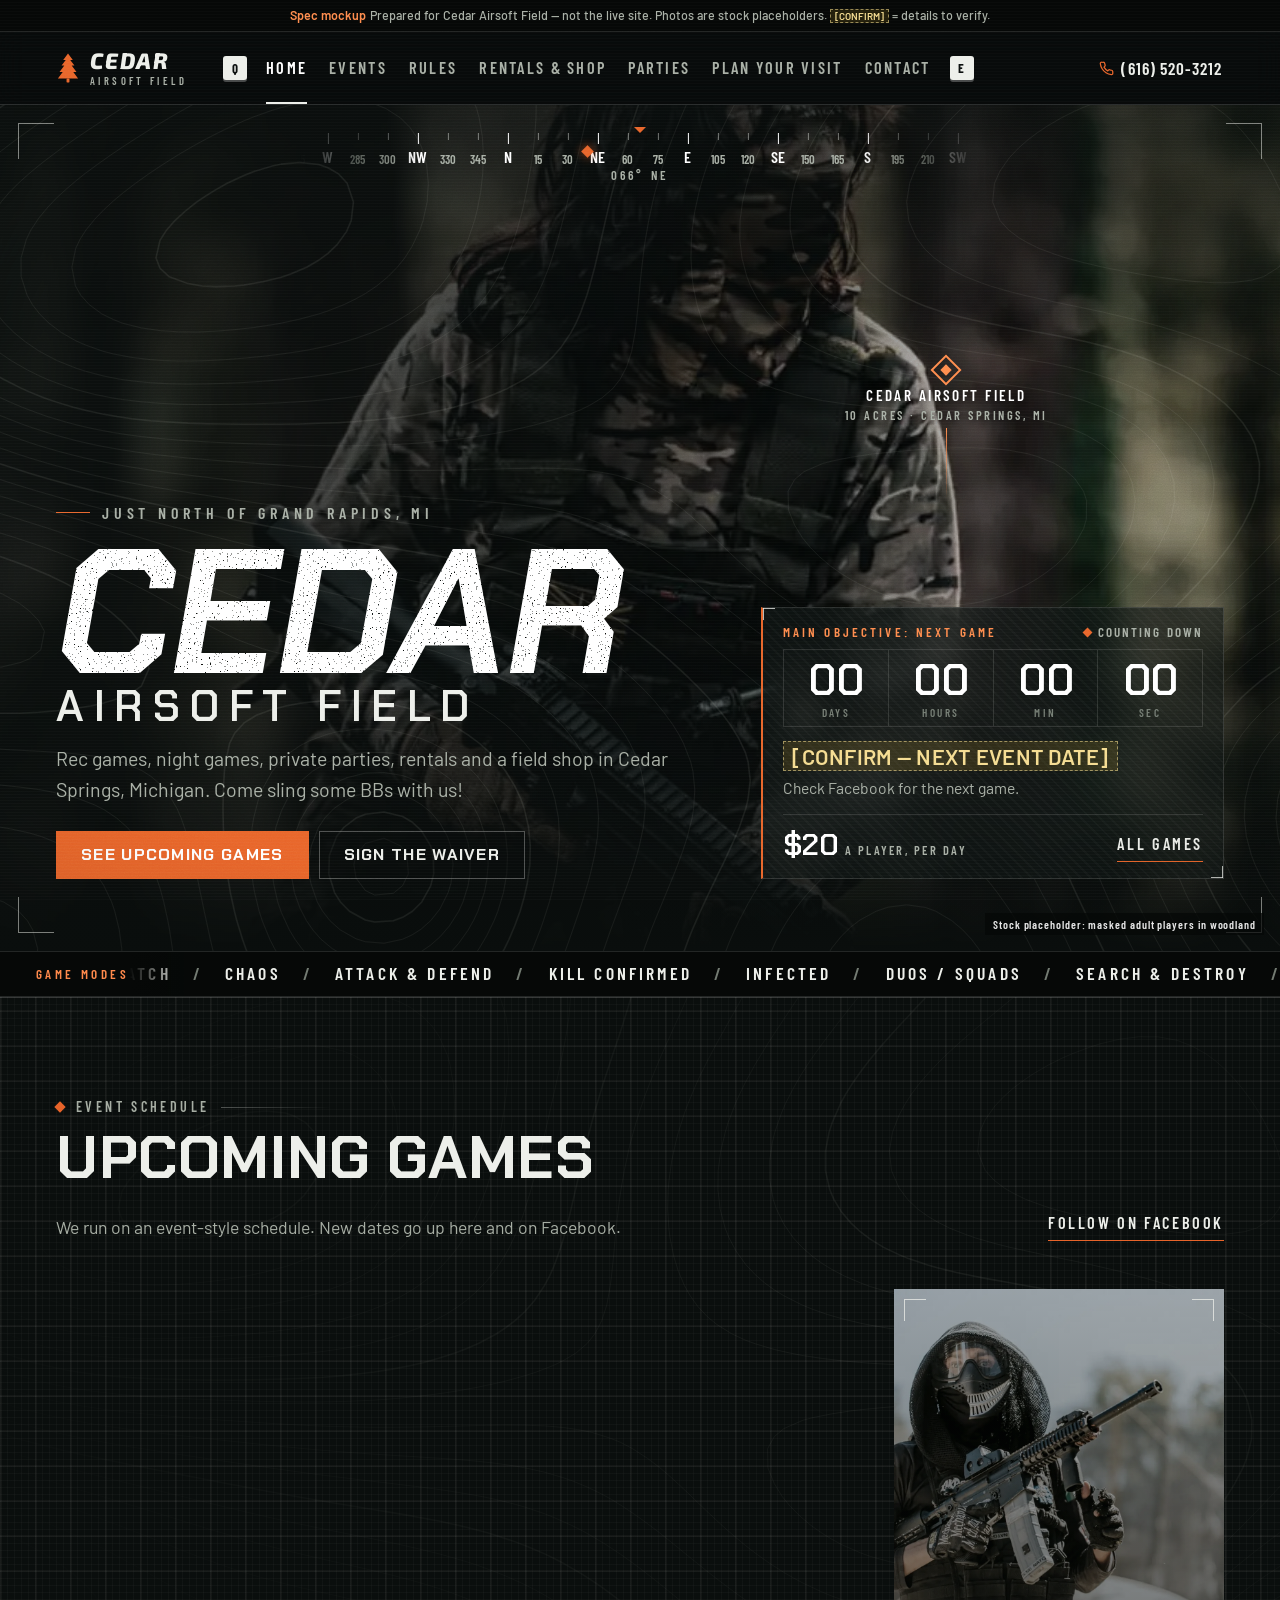
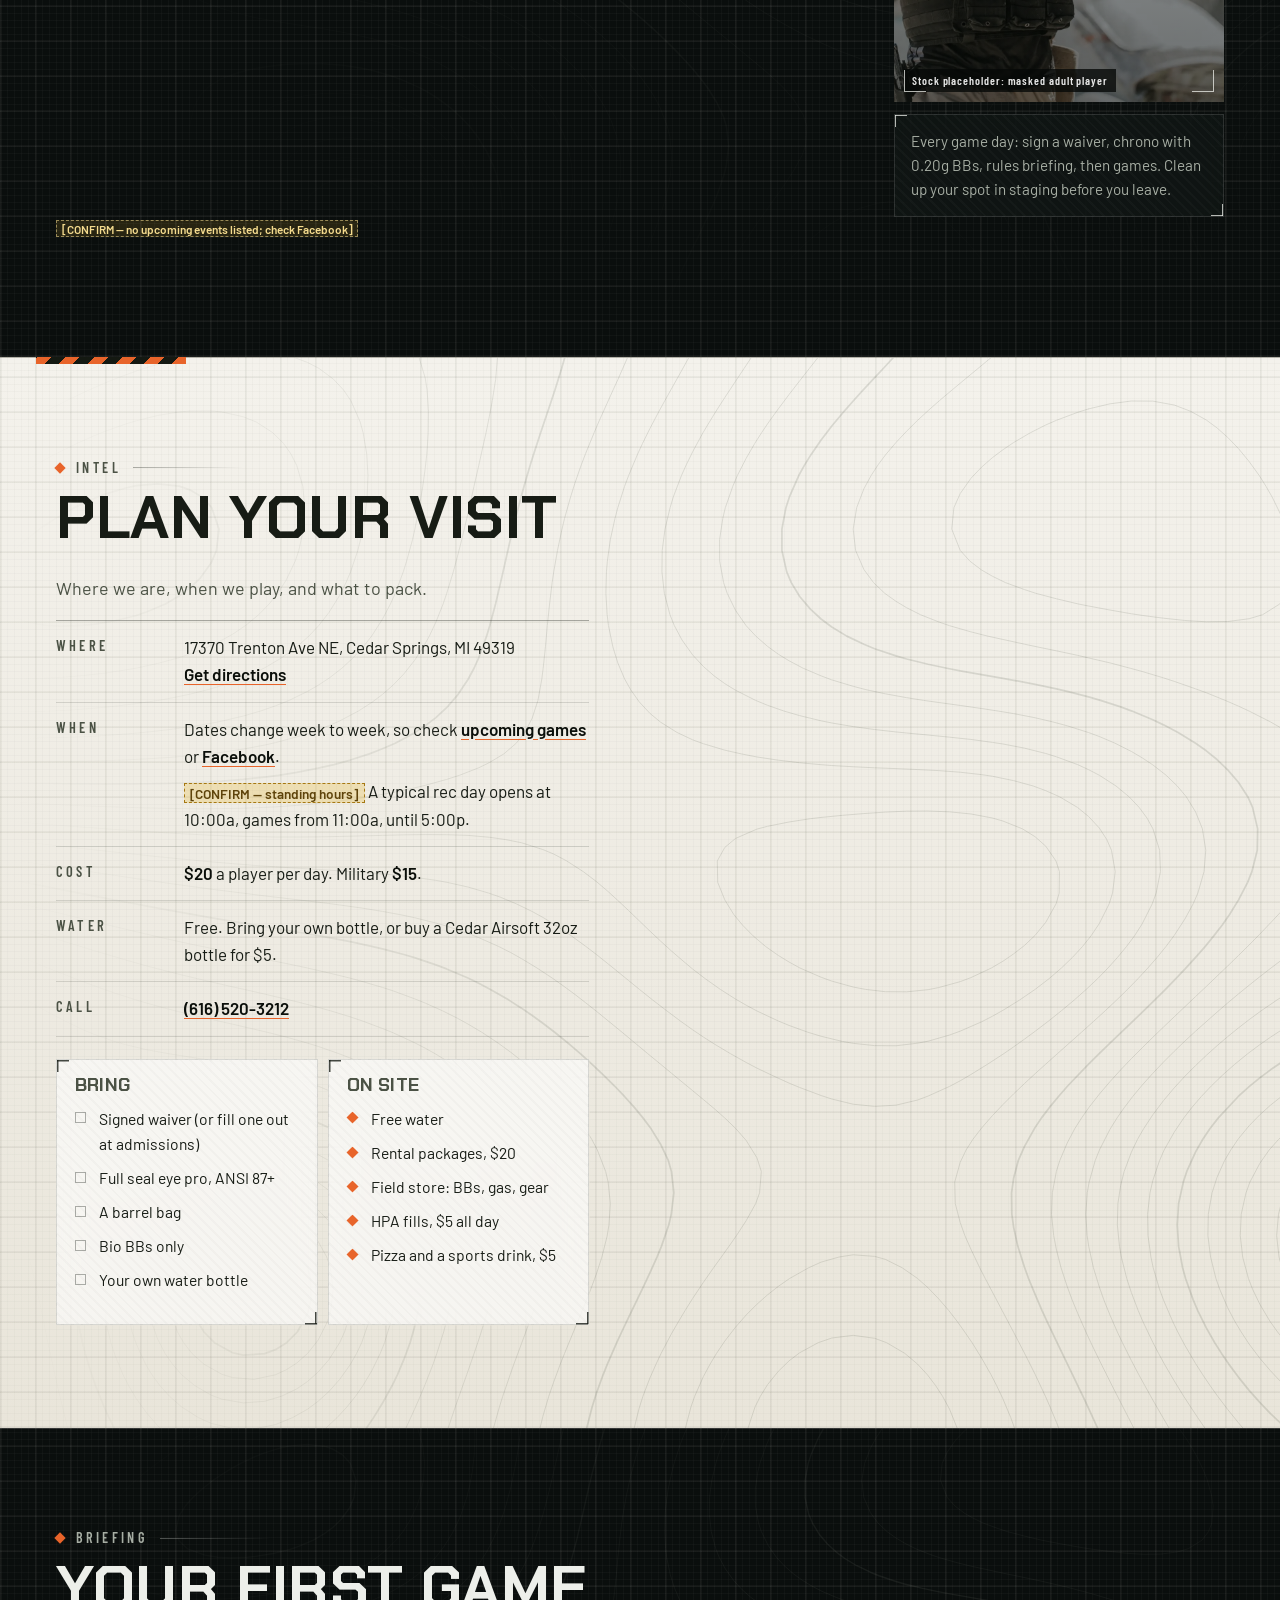
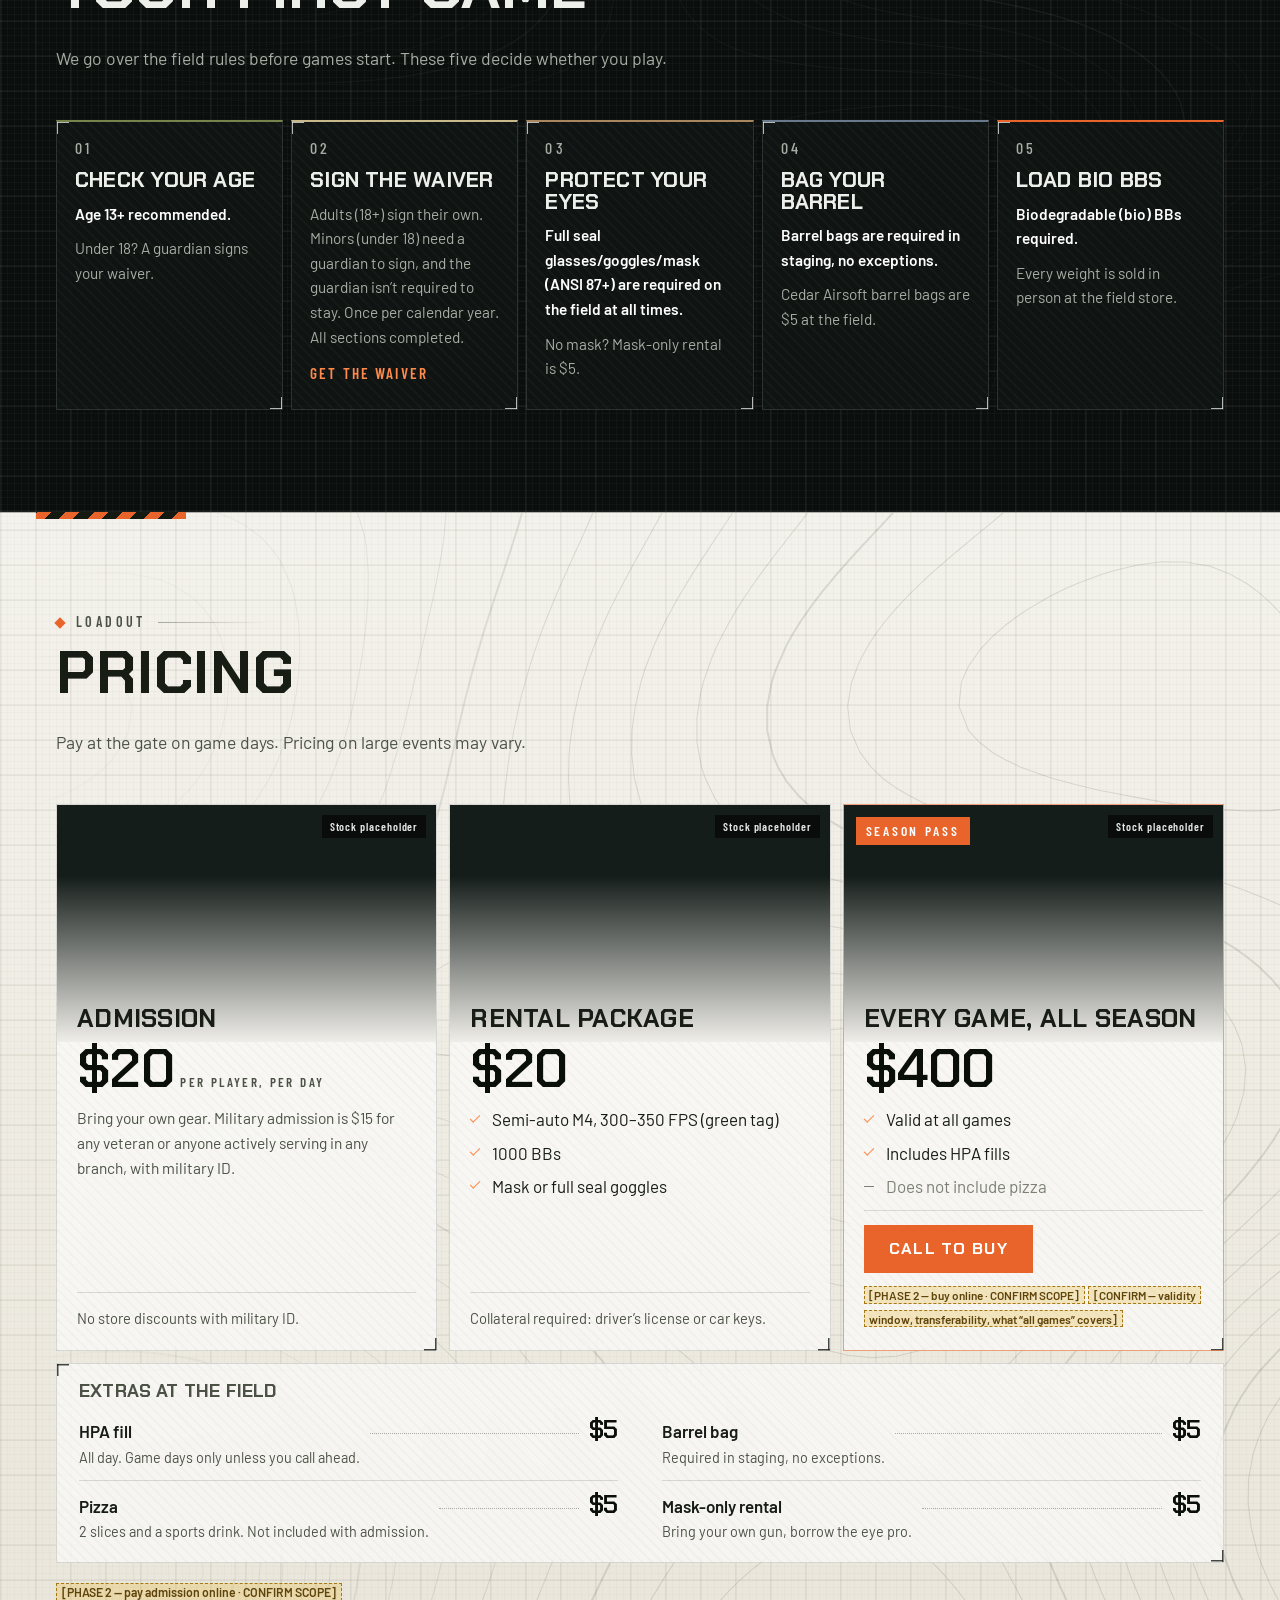
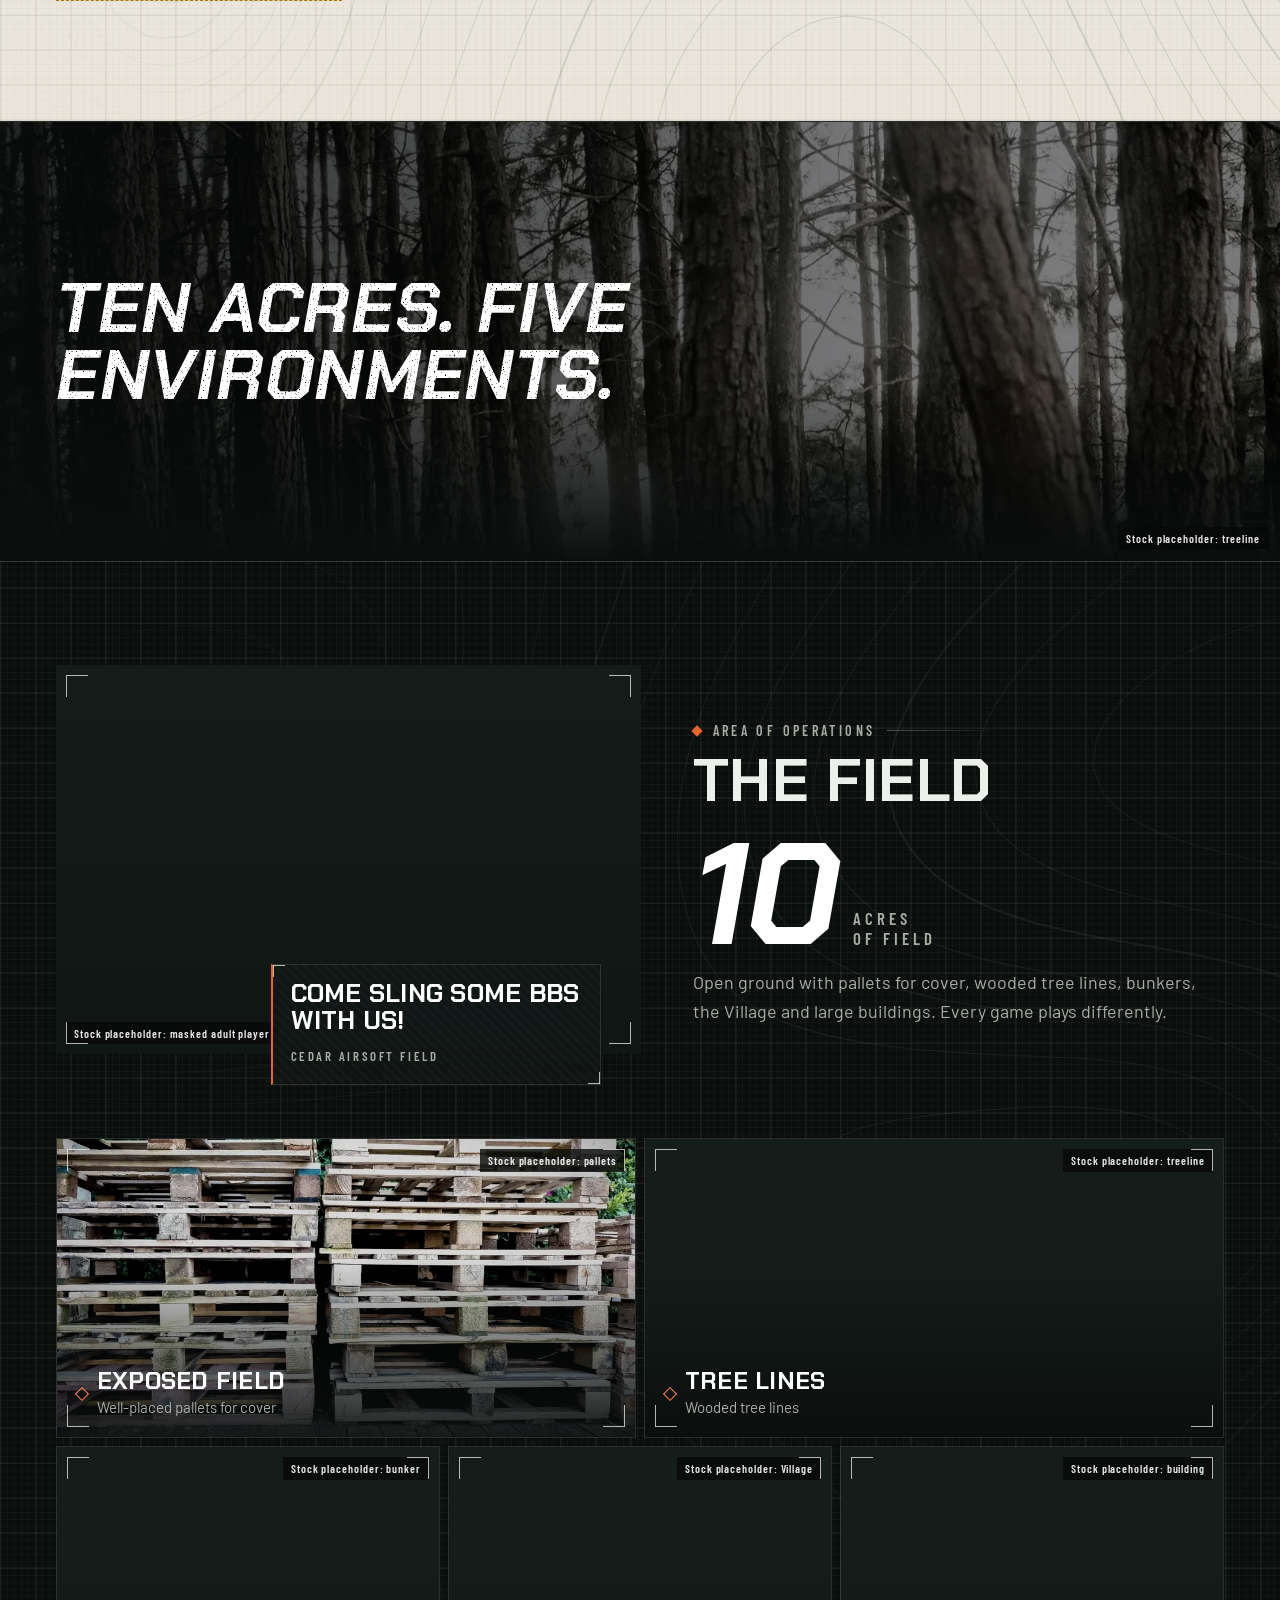
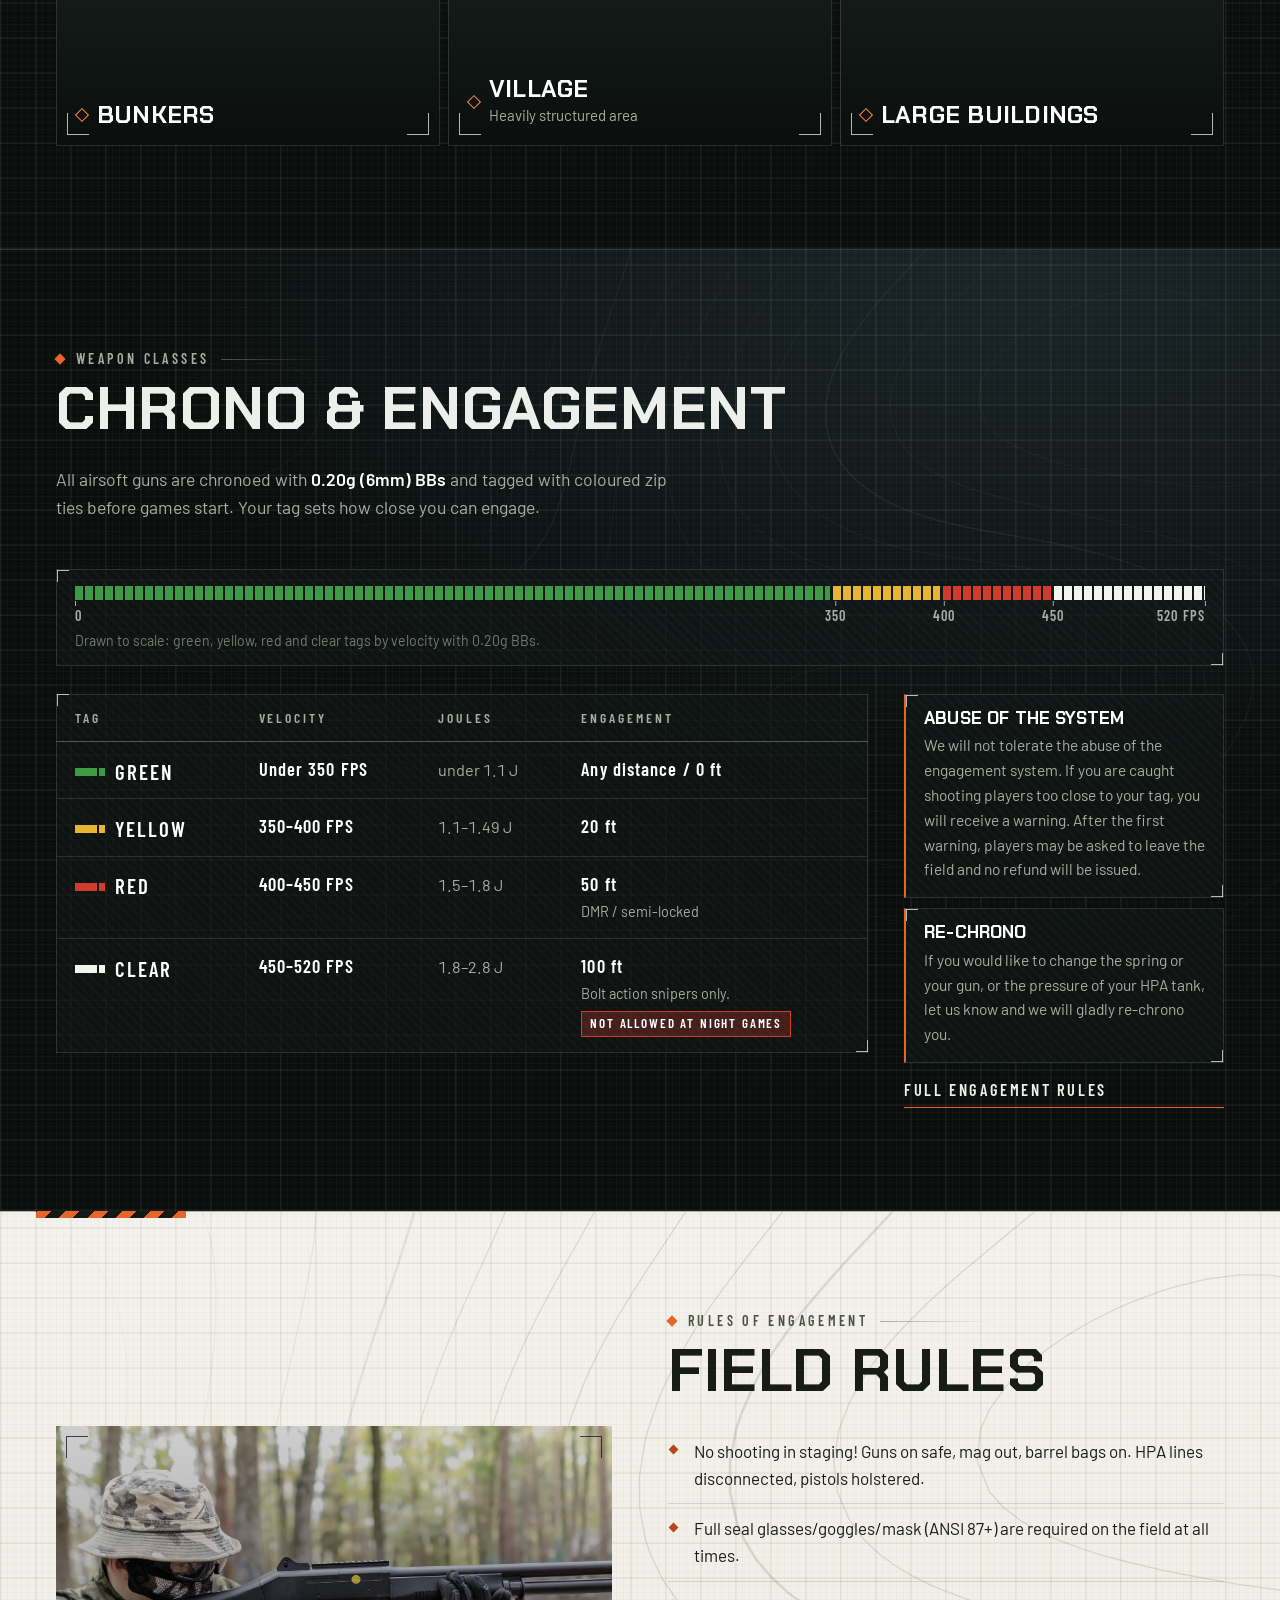
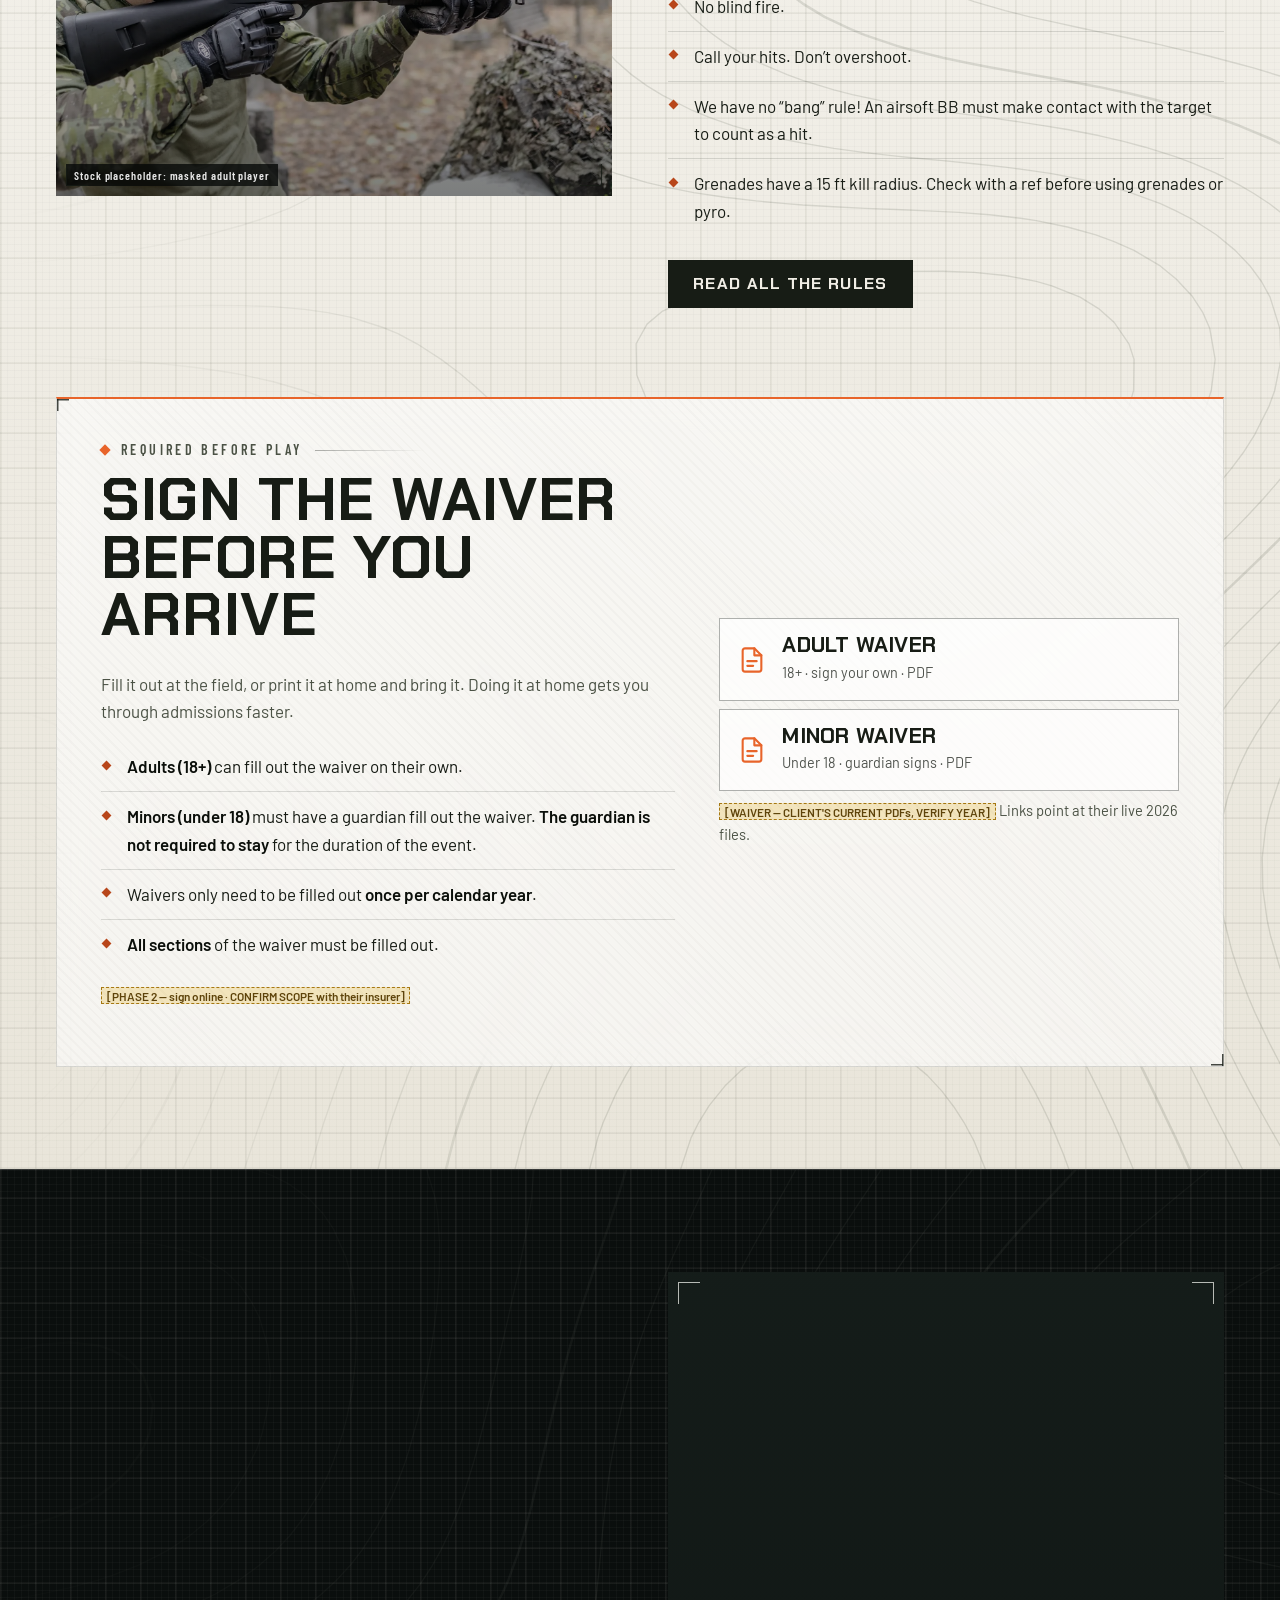
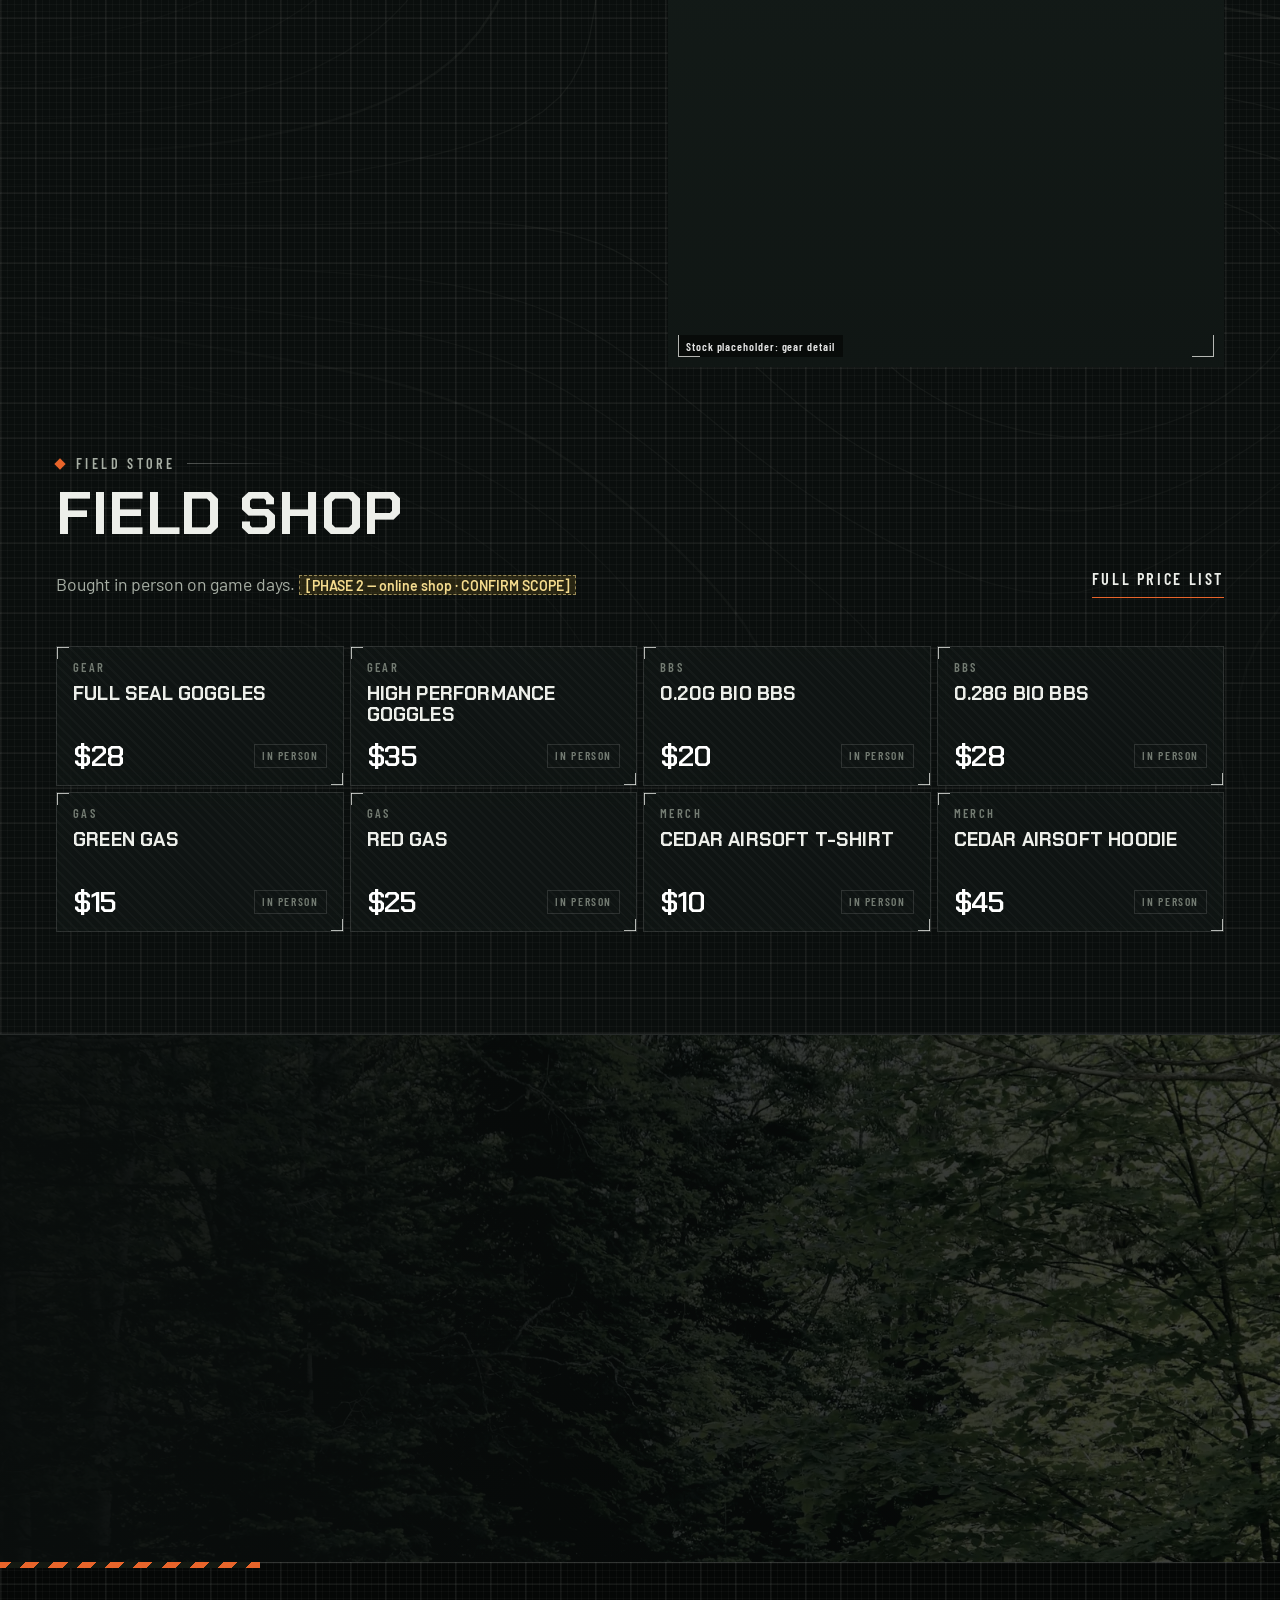
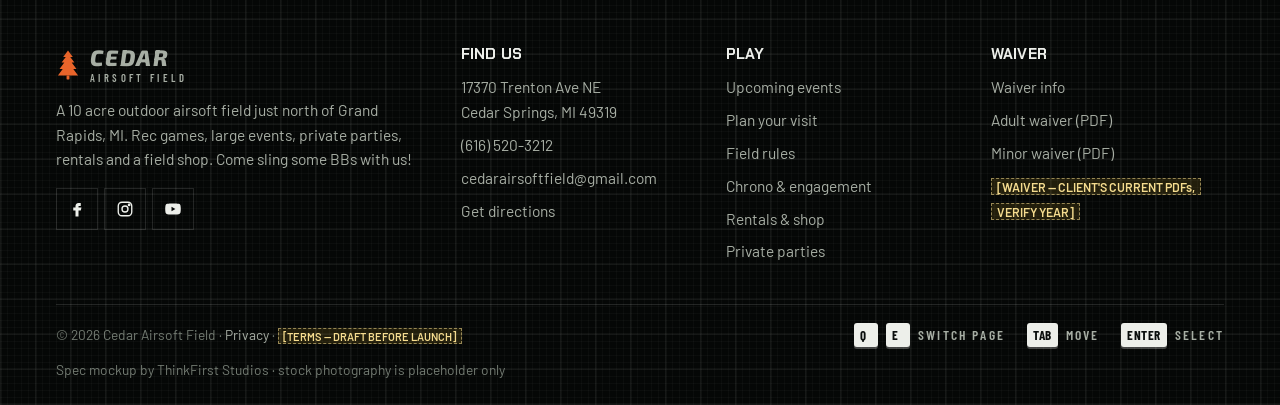
==== commit 6f4c07d2: "Heavier headline type, light canvas sections, military texture Chakra Petch headlines with a worn-pr" ====
--- a/index.html
+++ b/index.html
@@ -19,7 +19,7 @@
 <link rel="icon" href="data:image/svg+xml,%3Csvg xmlns='http://www.w3.org/2000/svg' viewBox='0 0 30 36'%3E%3Cpath fill='%239b4526' d='M15 0 21 8h-3.2l5.2 7h-3.4l6 8h-4l6 8H2.4l6-8h-4l6-8H7l5.2-7H9z'/%3E%3Crect fill='%239b4526' x='13.2' y='31' width='3.6' height='5'/%3E%3C/svg%3E">
 <link rel="preconnect" href="https://fonts.googleapis.com">
 <link rel="preconnect" href="https://fonts.gstatic.com" crossorigin>
-<link href="https://fonts.googleapis.com/css2?family=Barlow:wght@400;500;600;700&amp;family=Exo+2:ital,wght@1,800&amp;family=Barlow+Condensed:wght@500;600;700&amp;display=swap" rel="stylesheet">
+<link href="https://fonts.googleapis.com/css2?family=Barlow:wght@400;500;600;700&amp;family=Exo+2:ital,wght@1,800&amp;family=Barlow+Condensed:wght@500;600;700&amp;family=Chakra+Petch:ital,wght@0,600;0,700;1,700&amp;display=swap" rel="stylesheet">
 <link rel="stylesheet" href="styles.css">
 <script>(function(d){d.classList.remove('no-js');try{if(!sessionStorage.getItem('caf-boot')&&!matchMedia('(prefers-reduced-motion: reduce)').matches){d.classList.add('show-loader');sessionStorage.setItem('caf-boot','1')}}catch(e){}})(document.documentElement)</script>
 <script type="application/ld+json">
--- a/styles.css
+++ b/styles.css
@@ -24,6 +24,7 @@
   --panel: rgba(17, 24, 22, .66);
   --panel-hi: rgba(26, 35, 32, .8);
   --text: #edefea;
+  --strong: #fff;
   --dim: #a7aea4;
   --faint: #737b72;
   --line: rgba(237, 239, 234, .13);
@@ -64,7 +65,7 @@
 html { -webkit-text-size-adjust: 100%; scroll-behavior: smooth; scroll-padding-top: calc(var(--header-h) + 16px); background: var(--bg); }
 body { margin: 0; background: var(--bg); color: var(--text); font: 400 1.0625rem/1.6 var(--body); -webkit-font-smoothing: antialiased; overflow-x: hidden; }
 /* faint scanlines + vignette over everything, like a HUD feed */
-body::after { content: ""; position: fixed; inset: 0; z-index: 400; pointer-events: none; background: repeating-linear-gradient(0deg, rgba(255, 255, 255, .018) 0 1px, transparent 1px 3px), radial-gradient(120% 90% at 50% 40%, transparent 60%, rgba(0, 0, 0, .35) 100%); }
+body::after { content: ""; position: fixed; inset: 0; z-index: 400; pointer-events: none; background: repeating-linear-gradient(0deg, rgba(255, 255, 255, .018) 0 1px, transparent 1px 3px), radial-gradient(120% 90% at 50% 40%, transparent 65%, rgba(0, 0, 0, .16) 100%); }
 img { display: block; max-width: 100%; height: auto; }
 a { color: inherit; text-underline-offset: .2em; }
 h1, h2, h3, h4 { margin: 0 0 .45em; font-family: var(--display); font-weight: 600; line-height: 1; text-transform: uppercase; letter-spacing: .04em; }
@@ -72,9 +73,9 @@
 h3 { font-size: 1.4rem; letter-spacing: .05em; }
 p { margin: 0 0 1em; }
 ul, ol { margin: 0 0 1em; padding-left: 1.2em; }
-strong { font-weight: 600; color: #fff; }
+strong { font-weight: 600; color: var(--strong); }
 :focus-visible { outline: 2px solid var(--accent-hi); outline-offset: 3px; }
-::selection { background: var(--accent); color: #fff; }
+::selection { background: var(--accent); color: var(--strong); }
 .sr-only { position: absolute; width: 1px; height: 1px; padding: 0; margin: -1px; overflow: hidden; clip: rect(0 0 0 0); white-space: nowrap; border: 0; }
 .skip { position: absolute; left: 8px; top: -60px; z-index: 500; background: var(--text); color: var(--bg); padding: 10px 14px; font-weight: 600; }
 .skip:focus { top: 8px; }
@@ -167,10 +168,10 @@
   .site-nav li a { position: relative; margin: 0; border: 0; padding: 0 11px; height: var(--header-h); font-size: 1.02rem; letter-spacing: .14em; color: var(--dim); white-space: nowrap; }
   .site-header.is-condensed .site-nav li a { height: calc(var(--header-h) - 10px); }
   .site-nav li a::after { content: ""; position: absolute; left: 11px; right: 11px; bottom: 0; height: 2px; background: var(--text); transform: scaleX(0); transition: transform .25s var(--ease); }
-  .site-nav li a:hover, .site-nav li a:focus-visible { background: rgba(237, 239, 234, .08); color: #fff; }
-  .site-nav li a[aria-current="page"] { color: #fff; }
+  .site-nav li a:hover, .site-nav li a:focus-visible { background: rgba(237, 239, 234, .08); color: var(--strong); }
+  .site-nav li a[aria-current="page"] { color: var(--strong); }
   .site-nav li a[aria-current="page"]::after { transform: scaleX(1); }
-  .site-nav li a[aria-current="page"]:hover { color: #fff; }
+  .site-nav li a[aria-current="page"]:hover { color: var(--strong); }
   .site-nav__cta { display: none; }
 }
 .btn.header-cta { display: none; }
@@ -267,7 +268,7 @@
 .compass__strip { position: absolute; top: 0; left: 0; height: 100%; display: flex; will-change: transform; }
 .compass__strip span { position: relative; flex: none; width: 30px; height: 100%; font: 600 .78rem/1 var(--display); color: var(--dim); text-align: center; }
 .compass__strip span::before { content: ""; position: absolute; left: 50%; top: 0; width: 1px; height: 7px; background: rgba(237, 239, 234, .45); }
-.compass__strip span.major { color: #fff; font-size: 1rem; }
+.compass__strip span.major { color: var(--strong); font-size: 1rem; }
 .compass__strip span.major::before { height: 11px; background: #fff; }
 .compass__strip span b { position: absolute; left: 0; right: 0; bottom: 2px; font-weight: 600; }
 .compass__caret { position: absolute; left: 50%; top: -6px; width: 0; height: 0; border: 6px solid transparent; border-top-color: var(--accent); transform: translateX(-50%); }
@@ -279,7 +280,7 @@
 .waypoint { position: absolute; z-index: 1; left: 66%; top: 30%; display: flex; flex-direction: column; align-items: center; gap: 6px; text-align: center; pointer-events: none; animation: rise .8s .9s var(--ease) both; }
 .waypoint__icon { width: 22px; height: 22px; border: 2px solid var(--accent-hi); transform: rotate(45deg); display: grid; place-items: center; animation: bob 3s ease-in-out infinite; }
 .waypoint__icon::after { content: ""; width: 8px; height: 8px; background: var(--accent-hi); }
-.waypoint__label { font: 600 .95rem/1.15 var(--display); letter-spacing: .16em; text-transform: uppercase; color: #fff; text-shadow: 0 1px 8px rgba(0, 0, 0, .8); }
+.waypoint__label { font: 600 .95rem/1.15 var(--display); letter-spacing: .16em; text-transform: uppercase; color: var(--strong); text-shadow: 0 1px 8px rgba(0, 0, 0, .8); }
 .waypoint__label small { display: block; font-size: .78rem; letter-spacing: .2em; color: var(--dim); margin-top: 3px; }
 .waypoint::after { content: ""; width: 1px; height: 70px; background: linear-gradient(var(--accent-hi), transparent); }
 @media (max-width: 979px) { .waypoint { display: none; } }
@@ -291,7 +292,7 @@
 .hero h1 { margin: 0 0 18px; line-height: .86; }
 .hero h1 .l1, .hero h1 .l2 { display: block; }
 .hero h1 .l1 > span, .hero h1 .l2 > span { display: block; }
-.hero h1 .l1 > span { font-size: clamp(4.4rem, 13vw + .5rem, 10.5rem); font-weight: 600; letter-spacing: .06em; color: #fff; animation: region 1.4s .25s var(--ease) both; }
+.hero h1 .l1 > span { font-size: clamp(4.4rem, 13vw + .5rem, 10.5rem); font-weight: 600; letter-spacing: .06em; color: var(--strong); animation: region 1.4s .25s var(--ease) both; }
 .hero h1 .l2 > span { font-size: clamp(1.5rem, 3.2vw + .5rem, 2.9rem); font-weight: 500; letter-spacing: .34em; color: var(--text); animation: region 1.4s .45s var(--ease) both; }
 .hero__lede { font-size: clamp(1.05rem, .7vw + .85rem, 1.22rem); max-width: 36em; color: var(--dim); margin-bottom: 26px; animation: rise .7s .7s var(--ease) both; }
 .hero__actions { display: flex; flex-wrap: wrap; gap: 10px; animation: rise .7s .8s var(--ease) both; }
@@ -301,15 +302,15 @@
 .clock__label { display: flex; justify-content: space-between; align-items: center; gap: 10px; font: 600 .82rem/1 var(--display); letter-spacing: .24em; text-transform: uppercase; color: var(--accent-hi); margin: 0 0 10px; }
 .clock__live { display: inline-flex; align-items: center; gap: 7px; letter-spacing: .16em; color: var(--dim); }
 .clock__live::before { content: ""; width: 7px; height: 7px; background: var(--accent); transform: rotate(45deg); animation: blink 1.6s steps(2) infinite; }
-.clock__event { font: 600 1.7rem/1.05 var(--display); letter-spacing: .06em; text-transform: uppercase; color: #fff; margin: 0 0 4px; }
+.clock__event { font: 600 1.7rem/1.05 var(--display); letter-spacing: .06em; text-transform: uppercase; color: var(--strong); margin: 0 0 4px; }
 .clock__when { color: var(--dim); margin: 0 0 14px; font-size: .98rem; }
 .clock__digits { display: grid; grid-template-columns: repeat(4, 1fr); gap: 0; margin: 0 0 14px; border: 1px solid var(--line); }
 .clock__unit { text-align: center; padding: 9px 2px 7px; border-left: 1px solid var(--line); }
 .clock__unit:first-child { border-left: 0; }
-.clock__unit b { display: block; font: 500 clamp(2rem, 3.6vw, 2.7rem)/1 var(--display); color: #fff; font-variant-numeric: tabular-nums; letter-spacing: .04em; }
+.clock__unit b { display: block; font: 500 clamp(2rem, 3.6vw, 2.7rem)/1 var(--display); color: var(--strong); font-variant-numeric: tabular-nums; letter-spacing: .04em; }
 .clock__unit span { display: block; font: 600 .7rem/1 var(--display); letter-spacing: .22em; text-transform: uppercase; color: var(--faint); margin-top: 5px; }
 .clock__foot { display: flex; justify-content: space-between; align-items: center; gap: 12px; padding-top: 12px; border-top: 1px solid var(--line); }
-.clock__price { font: 600 1.9rem/1 var(--display); color: #fff; letter-spacing: .04em; }
+.clock__price { font: 600 1.9rem/1 var(--display); color: var(--strong); letter-spacing: .04em; }
 .clock__price small { font: 600 .78rem var(--display); letter-spacing: .18em; text-transform: uppercase; color: var(--dim); margin-left: 6px; }
 
 .reticle { position: absolute; z-index: 1; left: 0; top: 0; width: 64px; height: 64px; margin: -32px 0 0 -32px; pointer-events: none; opacity: 0; transition: opacity .25s; color: rgba(237, 239, 234, .8); }
@@ -337,7 +338,7 @@
 .op--special { --kind: var(--coyote); }
 .op__day { display: flex; flex-direction: column; align-items: center; justify-content: center; padding: 14px 6px; text-align: center; border-right: 1px solid var(--line); }
 .op__dow { font: 600 .9rem/1 var(--display); letter-spacing: .2em; text-transform: uppercase; color: var(--dim); }
-.op__date { font: 500 2.6rem/1 var(--display); color: #fff; }
+.op__date { font: 500 2.6rem/1 var(--display); color: var(--strong); }
 .op__mon { font: 600 .85rem/1 var(--display); letter-spacing: .2em; text-transform: uppercase; color: var(--dim); }
 .op__main { padding: 14px 18px; display: grid; gap: 6px; }
 .op__head { display: flex; flex-wrap: wrap; justify-content: space-between; gap: 4px 14px; align-items: baseline; }
@@ -347,7 +348,7 @@
 .op__body p { margin: 0; }
 .op__foot { display: flex; flex-wrap: wrap; gap: 8px 16px; align-items: center; font-size: .94rem; color: var(--dim); }
 .op__kind { font: 600 .82rem/1 var(--display); letter-spacing: .18em; text-transform: uppercase; padding: 5px 8px; border: 1px solid var(--kind); color: var(--text); }
-.op__next { display: none; align-items: center; gap: 7px; font: 600 .82rem/1 var(--display); letter-spacing: .18em; text-transform: uppercase; padding: 5px 9px; background: var(--accent); color: #fff; }
+.op__next { display: none; align-items: center; gap: 7px; font: 600 .82rem/1 var(--display); letter-spacing: .18em; text-transform: uppercase; padding: 5px 9px; background: var(--accent); color: var(--strong); }
 .op.is-next { border-color: rgba(232, 100, 42, .55); }
 .op.is-next::before { background: var(--accent); }
 .op.is-next .op__next { display: inline-flex; }
@@ -371,7 +372,7 @@
 .info-list li { display: grid; grid-template-columns: 112px 1fr; gap: 16px; padding: 13px 0; border-bottom: 1px solid var(--line); }
 .info-list li:first-child { border-top: 1px solid var(--line-2); }
 .info-list .k { font: 600 .9rem/1.6 var(--display); letter-spacing: .22em; text-transform: uppercase; color: var(--dim); }
-.info-list .v a { color: #fff; font-weight: 600; text-decoration-color: var(--accent); }
+.info-list .v a { color: var(--strong); font-weight: 600; text-decoration-color: var(--accent); }
 @media (max-width: 440px) { .info-list li { grid-template-columns: 1fr; gap: 2px; } }
 
 .map { position: relative; overflow: hidden; background: #111816; min-height: 400px; border: 1px solid var(--line-2); }
@@ -405,7 +406,7 @@
 .step::before { content: counter(step, decimal-leading-zero); display: block; font: 500 1rem/1 var(--display); letter-spacing: .2em; color: var(--dim); margin-bottom: 14px; }
 .step h3 { font-size: 1.35rem; margin-bottom: 10px; }
 .step p { font-size: .96rem; margin: 0 0 10px; color: var(--dim); }
-.step .verbatim { color: #fff; font-weight: 600; }
+.step .verbatim { color: var(--strong); font-weight: 600; }
 .step a { color: var(--accent-hi); font: 600 .95rem/1 var(--display); letter-spacing: .14em; text-transform: uppercase; text-decoration: none; }
 
 /* ---------- loadout: pricing ---------- */
@@ -418,12 +419,12 @@
 .offer .photo[data-ph]::after { top: 10px; bottom: auto; left: auto; right: 10px; }
 .offer__body { padding: 0 20px 20px; display: flex; flex-direction: column; gap: 10px; flex: 1; margin-top: -36px; position: relative; z-index: 3; }
 .offer h3 { font-size: 1.6rem; margin: 0; }
-.offer .offer__price { font: 500 3.4rem/1 var(--display); color: #fff; margin: 0; letter-spacing: .02em; }
+.offer .offer__price { font: 500 3.4rem/1 var(--display); color: var(--strong); margin: 0; letter-spacing: .02em; }
 .offer .offer__price small { font: 600 .82rem var(--display); letter-spacing: .18em; text-transform: uppercase; color: var(--dim); margin-left: 6px; }
 .offer p { margin: 0; color: var(--dim); font-size: .97rem; }
 .offer__foot { margin-top: auto; padding-top: 14px; border-top: 1px solid var(--line); display: flex; flex-wrap: wrap; gap: 10px; align-items: center; justify-content: space-between; color: var(--dim); }
 .offer--season { border-color: rgba(232, 100, 42, .6); }
-.offer--season::after { content: "Season Pass"; position: absolute; z-index: 4; top: 12px; left: 12px; background: var(--accent); color: #fff; font: 600 .85rem/1 var(--display); letter-spacing: .2em; text-transform: uppercase; padding: 7px 10px; }
+.offer--season::after { content: "Season Pass"; position: absolute; z-index: 4; top: 12px; left: 12px; background: var(--accent); color: var(--strong); font: 600 .85rem/1 var(--display); letter-spacing: .2em; text-transform: uppercase; padding: 7px 10px; }
 
 .ticks { list-style: none; padding: 0; margin: 0; display: grid; gap: 6px; }
 .ticks li { padding-left: 22px; position: relative; }
@@ -440,7 +441,7 @@
 .supply dt { font-weight: 600; }
 .supply dt small { display: block; font-weight: 400; color: var(--dim); font-size: .9rem; }
 .supply .lead { flex: 1; border-bottom: 1px dotted var(--line-2); transform: translateY(-4px); min-width: 20px; }
-.supply dd { margin: 0; font: 500 1.6rem/1 var(--display); color: #fff; }
+.supply dd { margin: 0; font: 500 1.6rem/1 var(--display); color: var(--strong); }
 .price-note { margin-top: 16px; font-size: .96rem; color: var(--dim); }
 
 /* ---------- photo band ---------- */
@@ -449,7 +450,7 @@
 .band__img img { width: 100%; height: 100%; object-fit: cover; filter: saturate(.45) contrast(1.1) brightness(.6); }
 .band::after { content: ""; position: absolute; inset: 0; background: linear-gradient(90deg, rgba(10, 14, 13, .8), rgba(10, 14, 13, .1) 70%), linear-gradient(0deg, var(--bg), transparent 40%); }
 .band__text { position: absolute; inset: 0; z-index: 2; display: flex; align-items: center; }
-.band__text p { font: 600 clamp(2rem, 5.5vw, 4.6rem)/.95 var(--display); letter-spacing: .1em; text-transform: uppercase; color: #fff; margin: 0; max-width: 14ch; }
+.band__text p { font: 600 clamp(2rem, 5.5vw, 4.6rem)/.95 var(--display); letter-spacing: .1em; text-transform: uppercase; color: var(--strong); margin: 0; max-width: 14ch; }
 .band__ph { position: absolute; right: 12px; bottom: 12px; z-index: 3; font: 600 .72rem/1.25 var(--display); letter-spacing: .08em; background: rgba(6, 8, 7, .75); color: rgba(255, 255, 255, .9); padding: 4px 8px; }
 
 /* ---------- area of operations: the field ---------- */
@@ -458,16 +459,16 @@
 .field-photo { position: relative; padding-bottom: 48px; }
 .field-photo .photo { aspect-ratio: 3 / 2; }
 .field-quote { position: absolute; z-index: 5; right: 0; bottom: 0; width: min(80%, 330px); padding: 16px 18px; border-left: 2px solid var(--accent); }
-.field-quote p { font: 600 1.6rem/1.05 var(--display); letter-spacing: .05em; text-transform: uppercase; margin: 0 0 6px; color: #fff; }
+.field-quote p { font: 600 1.6rem/1.05 var(--display); letter-spacing: .05em; text-transform: uppercase; margin: 0 0 6px; color: var(--strong); }
 .field-quote cite { font: 600 .8rem var(--display); letter-spacing: .2em; text-transform: uppercase; font-style: normal; color: var(--dim); }
 .acres { display: flex; align-items: flex-end; gap: 14px; margin: 4px 0 16px; }
-.acres__num { font: 500 clamp(5.5rem, 12vw, 9rem)/.8 var(--display); color: #fff; }
+.acres__num { font: 500 clamp(5.5rem, 12vw, 9rem)/.8 var(--display); color: var(--strong); }
 .acres__label { font: 600 1.05rem/1.2 var(--display); letter-spacing: .24em; text-transform: uppercase; color: var(--dim); padding-bottom: 4px; }
 
 .envs { display: grid; gap: 8px; }
 @media (min-width: 640px) { .envs { grid-template-columns: repeat(2, 1fr); } }
 @media (min-width: 1024px) { .envs { grid-template-columns: repeat(6, 1fr); } .env:nth-child(1), .env:nth-child(2) { grid-column: span 3; } .env:nth-child(n+3) { grid-column: span 2; } }
-.env { position: relative; overflow: hidden; color: #fff; min-height: 240px; display: flex; align-items: flex-end; border: 1px solid var(--line); }
+.env { position: relative; overflow: hidden; color: var(--strong); min-height: 240px; display: flex; align-items: flex-end; border: 1px solid var(--line); }
 .env .photo { position: absolute; inset: 0; }
 .env .photo::before { background: linear-gradient(0deg, rgba(10, 14, 13, .92) 0%, rgba(10, 14, 13, 0) 60%); }
 .env .photo[data-ph]::after { top: 10px; bottom: auto; left: auto; right: 10px; }
@@ -507,11 +508,11 @@
 .chrono th, .chrono td { padding: 15px 18px; text-align: left; vertical-align: top; border-bottom: 1px solid var(--line); }
 .chrono thead th { font: 600 .85rem/1.2 var(--display); letter-spacing: .22em; text-transform: uppercase; color: var(--dim); border-bottom: 1px solid var(--line-2); }
 .chrono tbody tr:last-child th, .chrono tbody tr:last-child td { border-bottom: 0; }
-.chrono tbody th { font: 600 1.3rem/1.1 var(--display); letter-spacing: .1em; text-transform: uppercase; color: #fff; white-space: nowrap; }
+.chrono tbody th { font: 600 1.3rem/1.1 var(--display); letter-spacing: .1em; text-transform: uppercase; color: var(--strong); white-space: nowrap; }
 .chrono td { font-variant-numeric: tabular-nums; color: var(--dim); }
-.chrono td strong { color: #fff; font: 600 1.15rem/1.2 var(--display); letter-spacing: .06em; }
+.chrono td strong { color: var(--strong); font: 600 1.15rem/1.2 var(--display); letter-spacing: .06em; }
 .chrono .note { display: block; color: var(--dim); font-size: .9rem; margin-top: 2px; }
-.chrono .warn { display: inline-block; margin-top: 6px; font: 600 .82rem/1.2 var(--display); letter-spacing: .14em; text-transform: uppercase; color: #fff; border: 1px solid var(--tag-red); background: rgba(207, 59, 44, .28); padding: 4px 8px; }
+.chrono .warn { display: inline-block; margin-top: 6px; font: 600 .82rem/1.2 var(--display); letter-spacing: .14em; text-transform: uppercase; color: var(--strong); border: 1px solid var(--tag-red); background: rgba(207, 59, 44, .28); padding: 4px 8px; }
 .chrono tbody tr { transition: background-color .15s; }
 .chrono tbody tr:hover { background: rgba(237, 239, 234, .05); }
 .tie { display: inline-flex; align-items: center; gap: 10px; }
@@ -530,7 +531,7 @@
   .chrono td::before { content: attr(data-label); grid-column: 1; grid-row: 1 / span 3; font: 600 .82rem/1.9 var(--display); letter-spacing: .18em; text-transform: uppercase; color: var(--faint); }
 }
 .callout { padding: 15px 18px; font-size: .97rem; color: var(--dim); border-left: 2px solid var(--accent); }
-.callout h3 { font-size: 1.1rem; letter-spacing: .16em; color: #fff; margin-bottom: 6px; }
+.callout h3 { font-size: 1.1rem; letter-spacing: .16em; color: var(--strong); margin-bottom: 6px; }
 .callout p:last-child { margin: 0; }
 .chrono-side { display: grid; gap: 10px; }
 
@@ -565,16 +566,16 @@
 .toc a { display: flex; gap: 12px; padding: 10px 18px; text-decoration: none; color: var(--dim); font: 600 1rem/1.2 var(--display); letter-spacing: .12em; text-transform: uppercase; transition: background-color .15s, color .15s; }
 .toc a::before { content: counter(toc, decimal-leading-zero); color: var(--faint); }
 .toc a:hover, .toc a:focus-visible { background: var(--text); color: var(--bg); outline: none; }
-.toc a.is-active { color: #fff; box-shadow: inset 2px 0 0 var(--accent); }
+.toc a.is-active { color: var(--strong); box-shadow: inset 2px 0 0 var(--accent); }
 .prose { max-width: 740px; }
 .prose h2 { font-size: clamp(1.9rem, 2.6vw + .8rem, 2.6rem); }
 .prose section { padding: 4px 0 30px; margin-bottom: 30px; border-bottom: 1px solid var(--line); }
 .prose section:last-child { border-bottom: 0; }
 .prose p, .prose li { color: var(--dim); }
-.prose strong { color: #fff; }
+.prose strong { color: var(--strong); }
 .anchor { text-decoration: none; color: var(--faint); font-size: .6em; margin-left: .3em; opacity: 0; transition: opacity .2s; }
 .prose h2:hover .anchor, .anchor:focus { opacity: 1; }
-.quote-rule { padding: 15px 18px; margin: 0 0 14px; font-weight: 600; font-size: 1.08rem; color: #fff; border-left: 2px solid var(--accent); }
+.quote-rule { padding: 15px 18px; margin: 0 0 14px; font-weight: 600; font-size: 1.08rem; color: var(--strong); border-left: 2px solid var(--accent); }
 .quote-rule cite { display: block; font: 600 .78rem var(--display); letter-spacing: .22em; text-transform: uppercase; color: var(--accent-hi); font-style: normal; margin-top: 6px; }
 .prose .chrono { margin-bottom: 16px; }
 
@@ -583,12 +584,12 @@
 @media (min-width: 880px) { .kit { grid-template-columns: 1.3fr 1fr; gap: 20px; } }
 .kit-card { padding: clamp(22px, 3vw, 32px); border-top: 2px solid var(--khaki); }
 .kit-card h3 { font-size: 1.5rem; }
-.kit-price { font: 500 3.8rem/1 var(--display); color: #fff; margin: 0 0 10px; }
+.kit-price { font: 500 3.8rem/1 var(--display); color: var(--strong); margin: 0 0 10px; }
 
 .shop-cats { display: flex; gap: 0; flex-wrap: wrap; margin-bottom: 18px; border-bottom: 1px solid var(--line); }
 .shop-cats button { font: 600 1rem/1 var(--display); letter-spacing: .16em; text-transform: uppercase; padding: 13px 18px; border: 0; background: transparent; color: var(--dim); cursor: pointer; box-shadow: inset 0 -2px 0 transparent; transition: background-color .15s, color .15s, box-shadow .15s; }
-.shop-cats button:hover { background: rgba(237, 239, 234, .08); color: #fff; }
-.shop-cats button[aria-pressed="true"] { color: #fff; box-shadow: inset 0 -2px 0 var(--text); }
+.shop-cats button:hover { background: rgba(237, 239, 234, .08); color: var(--strong); }
+.shop-cats button[aria-pressed="true"] { color: var(--strong); box-shadow: inset 0 -2px 0 var(--text); }
 .shop-grid { display: grid; gap: 6px; grid-template-columns: repeat(2, 1fr); }
 @media (min-width: 720px) { .shop-grid { grid-template-columns: repeat(3, 1fr); } }
 @media (min-width: 1080px) { .shop-grid { grid-template-columns: repeat(4, 1fr); } }
@@ -600,7 +601,7 @@
 .product__cat { font: 600 .78rem/1 var(--display); letter-spacing: .2em; text-transform: uppercase; color: var(--faint); }
 .product__name { font: 600 1.2rem/1.1 var(--display); letter-spacing: .06em; text-transform: uppercase; margin: 0; flex: 1; }
 .product__row { display: flex; justify-content: space-between; align-items: center; gap: 8px; flex-wrap: wrap; }
-.product__price { font: 500 1.8rem/1 var(--display); color: #fff; }
+.product__price { font: 500 1.8rem/1 var(--display); color: var(--strong); }
 .product__price small { font: 500 .8rem var(--body); color: var(--dim); }
 .product__buy { font: 600 .72rem/1.2 var(--display); letter-spacing: .14em; text-transform: uppercase; color: var(--faint); border: 1px solid var(--line); padding: 4px 7px; }
 .shop-subhead { grid-column: 1 / -1; font-size: 1.05rem; letter-spacing: .24em; color: var(--dim); margin: 18px 0 2px; }
@@ -621,9 +622,9 @@
 .tile--olive { --stripe: var(--olive); } .tile--khaki { --stripe: var(--khaki); } .tile--coyote { --stripe: var(--coyote); } .tile--slate { --stripe: var(--slate); }
 .tile h3 { font-size: 1.3rem; letter-spacing: .12em; margin: 0; }
 .tile p { color: var(--dim); }
-.tile__price { font: 500 3.4rem/1 var(--display); color: #fff; margin: 0; }
+.tile__price { font: 500 3.4rem/1 var(--display); color: var(--strong); margin: 0; }
 .tile__price small { font: 600 .82rem var(--display); letter-spacing: .16em; text-transform: uppercase; color: var(--dim); margin-left: 6px; }
-.deposit-flag { display: inline-block; justify-self: start; font: 600 .85rem/1.2 var(--display); letter-spacing: .14em; text-transform: uppercase; border: 1px solid var(--accent); background: rgba(232, 100, 42, .16); color: #fff; padding: 6px 9px; }
+.deposit-flag { display: inline-block; justify-self: start; font: 600 .85rem/1.2 var(--display); letter-spacing: .14em; text-transform: uppercase; border: 1px solid var(--accent); background: rgba(232, 100, 42, .16); color: var(--strong); padding: 6px 9px; }
 .occasions { display: flex; flex-wrap: wrap; gap: 6px; list-style: none; padding: 0; margin: 0 0 8px; }
 .occasions li { font: 600 .95rem/1 var(--display); letter-spacing: .14em; text-transform: uppercase; padding: 9px 12px; border: 1px solid var(--line); }
 .tiles + .occasions { margin-top: 20px; }
@@ -641,7 +642,7 @@
 .form__status.is-shown { display: block; }
 .estimate { display: grid; gap: 6px; padding: 14px 16px; }
 .estimate__row { display: flex; justify-content: space-between; gap: 12px; font-size: .96rem; color: var(--dim); }
-.estimate__row strong { font: 500 1.35rem/1.1 var(--display); color: #fff; }
+.estimate__row strong { font: 500 1.35rem/1.1 var(--display); color: var(--strong); }
 .estimate__terms { font-size: .86rem; color: var(--dim); margin: 6px 0 0; padding-top: 8px; border-top: 1px solid var(--line); }
 
 /* ---------- contact / staff / misc ---------- */
@@ -674,7 +675,7 @@
 .crumbs { display: flex; align-items: center; gap: 12px; font: 600 .88rem/1 var(--display); letter-spacing: .26em; text-transform: uppercase; margin-bottom: 16px; color: var(--dim); }
 .crumbs::before { content: ""; width: 8px; height: 8px; background: var(--accent); transform: rotate(45deg); }
 .crumbs a { color: inherit; text-decoration: none; }
-.crumbs a:hover { color: #fff; }
+.crumbs a:hover { color: var(--strong); }
 
 /* ---------- footer + control hints ---------- */
 .site-footer { position: relative; background: #050706; color: var(--dim); padding: clamp(52px, 7vw, 84px) 0 calc(24px + env(safe-area-inset-bottom)); font-size: .97rem; border-top: 1px solid var(--line); }
@@ -684,7 +685,7 @@
 .site-footer h2 { font-size: .95rem; letter-spacing: .26em; color: var(--text); margin-bottom: 14px; }
 .site-footer ul { list-style: none; padding: 0; margin: 0; display: grid; gap: 8px; }
 .site-footer a { color: var(--dim); text-decoration: none; }
-.site-footer a:hover { color: #fff; }
+.site-footer a:hover { color: var(--strong); }
 .footer-brand p { max-width: 32em; margin-top: 14px; }
 .socials { display: flex; gap: 6px; margin-top: 16px; }
 .socials a { width: 42px; height: 42px; display: grid; place-items: center; border: 1px solid var(--line); color: var(--text); transition: background-color .15s, color .15s; }
@@ -735,3 +736,114 @@
 .btn.header-cta { display: none; }
 @media (min-width: 1440px) { .btn.header-cta { display: inline-flex; } }
 .ticker::before { padding-right: 56px; background: linear-gradient(90deg, #060807 70%, rgba(6, 8, 7, 0)); }
+
+/* ==========================================================================
+   v4 — commanding type, light "canvas" sections, military texture
+   ========================================================================== */
+:root {
+  --hd: "Chakra Petch", "Barlow Condensed", sans-serif;   /* chamfered, equipment-plate headlines */
+  /* film grain: greyscale fractal noise, blended so it works on light and dark */
+  --grain: url("data:image/svg+xml,%3Csvg xmlns='http://www.w3.org/2000/svg' width='180' height='180'%3E%3Cfilter id='n'%3E%3CfeTurbulence type='fractalNoise' baseFrequency='.85' numOctaves='3' stitchTiles='stitch'/%3E%3CfeColorMatrix type='saturate' values='0'/%3E%3C/filter%3E%3Crect width='100%25' height='100%25' filter='url(%23n)'/%3E%3C/svg%3E");
+  /* worn-print mask for the biggest titles: solid ink with small speckle loss */
+  --worn: url("data:image/svg+xml,%3Csvg xmlns='http://www.w3.org/2000/svg' width='240' height='240'%3E%3Cfilter id='w'%3E%3CfeTurbulence type='fractalNoise' baseFrequency='.55' numOctaves='2' seed='3'/%3E%3CfeColorMatrix values='0 0 0 0 0 0 0 0 0 0 0 0 0 0 0 1.6 0 0 0 -.25'/%3E%3CfeComponentTransfer%3E%3CfeFuncA type='discrete' tableValues='0 .55 1 1 1 1 1 1'/%3E%3C/feComponentTransfer%3E%3C/filter%3E%3Crect width='100%25' height='100%25' filter='url(%23w)'/%3E%3C/svg%3E");
+  --ripstop-dark: repeating-linear-gradient(0deg, rgba(237, 239, 234, .028) 0 1px, transparent 1px 7px), repeating-linear-gradient(90deg, rgba(237, 239, 234, .028) 0 1px, transparent 1px 7px), repeating-linear-gradient(0deg, rgba(237, 239, 234, .045) 0 2px, transparent 2px 35px), repeating-linear-gradient(90deg, rgba(237, 239, 234, .045) 0 2px, transparent 2px 35px);
+  --ripstop-light: repeating-linear-gradient(0deg, rgba(40, 46, 30, .025) 0 1px, transparent 1px 7px), repeating-linear-gradient(90deg, rgba(40, 46, 30, .025) 0 1px, transparent 1px 7px), repeating-linear-gradient(0deg, rgba(40, 46, 30, .05) 0 2px, transparent 2px 35px), repeating-linear-gradient(90deg, rgba(40, 46, 30, .05) 0 2px, transparent 2px 35px);
+  --hatch: repeating-linear-gradient(45deg, rgba(237, 239, 234, .022) 0 2px, transparent 2px 7px);
+  --hazard: repeating-linear-gradient(-45deg, var(--accent) 0 10px, #141912 10px 20px);
+}
+
+/* grain over the whole page */
+html::after { content: ""; position: fixed; inset: 0; z-index: 399; pointer-events: none; background: var(--grain); opacity: .16; mix-blend-mode: overlay; }
+
+/* ---------- headlines: Chakra Petch, heavier and more assertive ---------- */
+h1, h2, h3, .clock__event, .offer h3, .op h3, .product__name, .env h3, .tile h3, .kit-card h3, .waiver-btn strong, .map__card strong, .field-quote p, .band__text p, .callout h3, .checklist h3, .supply h3, .toc h2, .site-footer h2, .shop-subhead {
+  font-family: var(--hd); font-weight: 700; letter-spacing: .01em;
+}
+h2 { font-size: clamp(2.2rem, 3.6vw + .9rem, 3.9rem); line-height: .95; }
+.prose h2 { font-size: clamp(1.8rem, 2.4vw + .8rem, 2.5rem); }
+.hero h1 .l1 > span {
+  font-family: var(--hd); font-style: italic; font-weight: 700; letter-spacing: -.005em;
+  font-size: clamp(4.4rem, 13.5vw + .4rem, 11rem);
+  -webkit-mask: var(--worn) 0 0 / 240px; mask: var(--worn) 0 0 / 240px;
+}
+.hero h1 .l2 > span { font-family: var(--hd); font-weight: 600; letter-spacing: .22em; font-size: clamp(1.4rem, 3vw + .5rem, 2.7rem); }
+.page-hero h1 { font-family: var(--hd); font-style: italic; font-weight: 700; letter-spacing: 0; -webkit-mask: var(--worn) 0 0 / 240px; mask: var(--worn) 0 0 / 240px; }
+.btn { font-family: var(--hd); font-weight: 700; letter-spacing: .08em; font-size: 1.02rem; }
+.offer .offer__price, .tile__price, .kit-price, .acres__num, .clock__unit b, .op__date, .clock__price, .supply dd, .product__price { font-family: var(--hd); font-weight: 600; letter-spacing: -.01em; }
+.acres__num { font-weight: 700; font-style: italic; }
+.loader__mark { font-family: var(--hd); font-style: italic; font-weight: 700; -webkit-mask: var(--worn) 0 0 / 240px; mask: var(--worn) 0 0 / 240px; }
+@keyframes region { from { opacity: 0; letter-spacing: .35em; filter: blur(6px); } to { opacity: 1; filter: none; } }
+
+/* ---------- texture on dark surfaces ---------- */
+.section--dark, .section--grid { background-image: var(--ripstop-dark); }
+.section--slate { background: var(--ripstop-dark), radial-gradient(100% 80% at 80% 0%, #1b2528 0%, var(--bg) 70%); }
+.section--grid::before, .section--dark::before, .section--slate::before {
+  content: ""; position: absolute; inset: 0; pointer-events: none;
+  background: url("assets/tex/topo-light.svg") center / cover no-repeat; opacity: .07;
+  -webkit-mask: radial-gradient(90% 80% at 70% 30%, #000 10%, transparent 90%); mask: radial-gradient(90% 80% at 70% 30%, #000 10%, transparent 90%);
+}
+.hero::after { content: ""; position: absolute; inset: 0; z-index: -1; pointer-events: none; background: url("assets/tex/topo-light.svg") 30% 60% / 1400px auto no-repeat; opacity: .09; mix-blend-mode: screen; }
+.panel, .op, .offer, .checklist, .step, .callout, .clock, .product, .contact-card, .form, .kit-card, .tile, .toc, .ops-note, .field-quote, .estimate, .waiver-panel, .quote-rule, .supply, .chrono, .vscale {
+  background: var(--ticks), var(--hatch), var(--panel);
+}
+.op:hover, .step:hover { background: var(--ticks), var(--hatch), var(--panel-hi); }
+.product:hover { background: var(--text); }
+.site-footer { background: var(--ripstop-dark), #050706; }
+.site-footer::before { content: ""; position: absolute; left: 0; top: -1px; width: min(260px, 40%); height: 6px; background: var(--hazard); }
+
+/* ---------- LIGHT "canvas" sections: off-white with ripstop + topo ---------- */
+.section--bone, .section--paper, .section--warm {
+  --bg: #f1eee6;
+  --text: #171c15;
+  --strong: #0b0f0a;
+  --dim: #4b5245;
+  --faint: #7c8174;
+  --line: rgba(23, 28, 21, .14);
+  --line-2: rgba(23, 28, 21, .34);
+  --tick: rgba(23, 28, 21, .8);
+  --panel: rgba(255, 255, 255, .62);
+  --panel-hi: rgba(255, 255, 255, .88);
+  --hatch: repeating-linear-gradient(45deg, rgba(23, 28, 21, .025) 0 2px, transparent 2px 7px);
+  --ticks:
+    linear-gradient(var(--tick), var(--tick)) 0 0 / 12px 1.5px no-repeat,
+    linear-gradient(var(--tick), var(--tick)) 0 0 / 1.5px 12px no-repeat,
+    linear-gradient(var(--tick), var(--tick)) 100% 100% / 12px 1.5px no-repeat,
+    linear-gradient(var(--tick), var(--tick)) 100% 100% / 1.5px 12px no-repeat;
+  color: var(--text);
+  background: var(--ripstop-light), linear-gradient(180deg, #f4f2ec 0%, #e9e5da 100%);
+  border-top-color: rgba(23, 28, 21, .2);
+}
+.section--paper { background: var(--ripstop-light), #ece8de; }
+.section--bone::before, .section--paper::before, .section--warm::before {
+  content: ""; position: absolute; inset: 0; pointer-events: none;
+  background: url("assets/tex/topo-dark.svg") 70% 40% / cover no-repeat; opacity: .13;
+  -webkit-mask: linear-gradient(90deg, transparent 0%, #000 45%); mask: linear-gradient(90deg, transparent 0%, #000 45%);
+}
+/* hazard tape on the top edge of each light section */
+.section--bone::after, .section--paper::after { content: ""; position: absolute; left: var(--gutter); top: -1px; width: 150px; height: 7px; background: var(--hazard); }
+.section--bone > .wrap, .section--paper > .wrap { z-index: 1; }
+
+.section--bone .ph, .section--paper .ph { color: #5e430a; background: rgba(230, 182, 50, .28); border-color: #a67812; }
+.section--bone .info-list .v a, .section--paper .info-list .v a { color: var(--strong); }
+.section--bone .btn--ghost, .section--bone .btn--line, .section--paper .btn--ghost { --bg: transparent; --fg: var(--text); --bd: var(--line-2); }
+.section--bone .btn--dark { --bg: #171c15; --fg: #f1eee6; --bd: #171c15; }
+.section--bone .btn:hover, .section--paper .btn:hover { --bg: #171c15; --fg: #f1eee6; --bd: #171c15; }
+.section--bone .text-link:hover { color: var(--accent-deep); }
+.section--bone .offer .photo::before { background: linear-gradient(180deg, rgba(241, 238, 230, 0) 30%, rgba(246, 244, 239, .97) 100%); }
+.offer--season::after, .op__next { color: #fff; }
+.section--bone .waiver-btn { background: rgba(255, 255, 255, .7); }
+.section--bone .waiver-btn:hover { background: #171c15; color: #f1eee6; }
+.section--bone .chrono .warn { color: #8a1f14; }
+.section--bone .field input, .section--bone .field select, .section--bone .field textarea { background: rgba(255, 255, 255, .85); color-scheme: light; }
+.section--bone .field input:focus, .section--bone .field select:focus, .section--bone .field textarea:focus { background: #fff; }
+.section--bone .draft-banner { color: #5e430a; background: rgba(230, 182, 50, .2); border-color: #a67812; }
+.section--bone .empty-frame { background: repeating-linear-gradient(135deg, transparent 0 12px, rgba(23, 28, 21, .04) 12px 24px); }
+.section--bone .rule-list li::before { background: var(--accent-deep); }
+/* the map stays a dark inset inside light sections */
+.map { --text: #edefea; --dim: #a7aea4; --strong: #fff; color: #edefea; }
+.map__card { color: #edefea; background: linear-gradient(rgba(237, 239, 234, .75), rgba(237, 239, 234, .75)) 0 0 / 12px 1px no-repeat, linear-gradient(rgba(237, 239, 234, .75), rgba(237, 239, 234, .75)) 0 0 / 1px 12px no-repeat, rgba(6, 8, 7, .88); }
+
+/* ---------- small pieces of kit for texture ---------- */
+.op::after { content: ""; position: absolute; right: 10px; top: 10px; width: 26px; height: 4px; background: repeating-linear-gradient(90deg, var(--line-2) 0 2px, transparent 2px 5px); }
+.band__text p { font-style: italic; -webkit-mask: var(--worn) 0 0 / 240px; mask: var(--worn) 0 0 / 240px; }
+.section--bone .tie--clear, .section--paper .tie--clear { --tie: repeating-linear-gradient(90deg, #171c15 0 3px, #b9b9b0 3px 6px); }
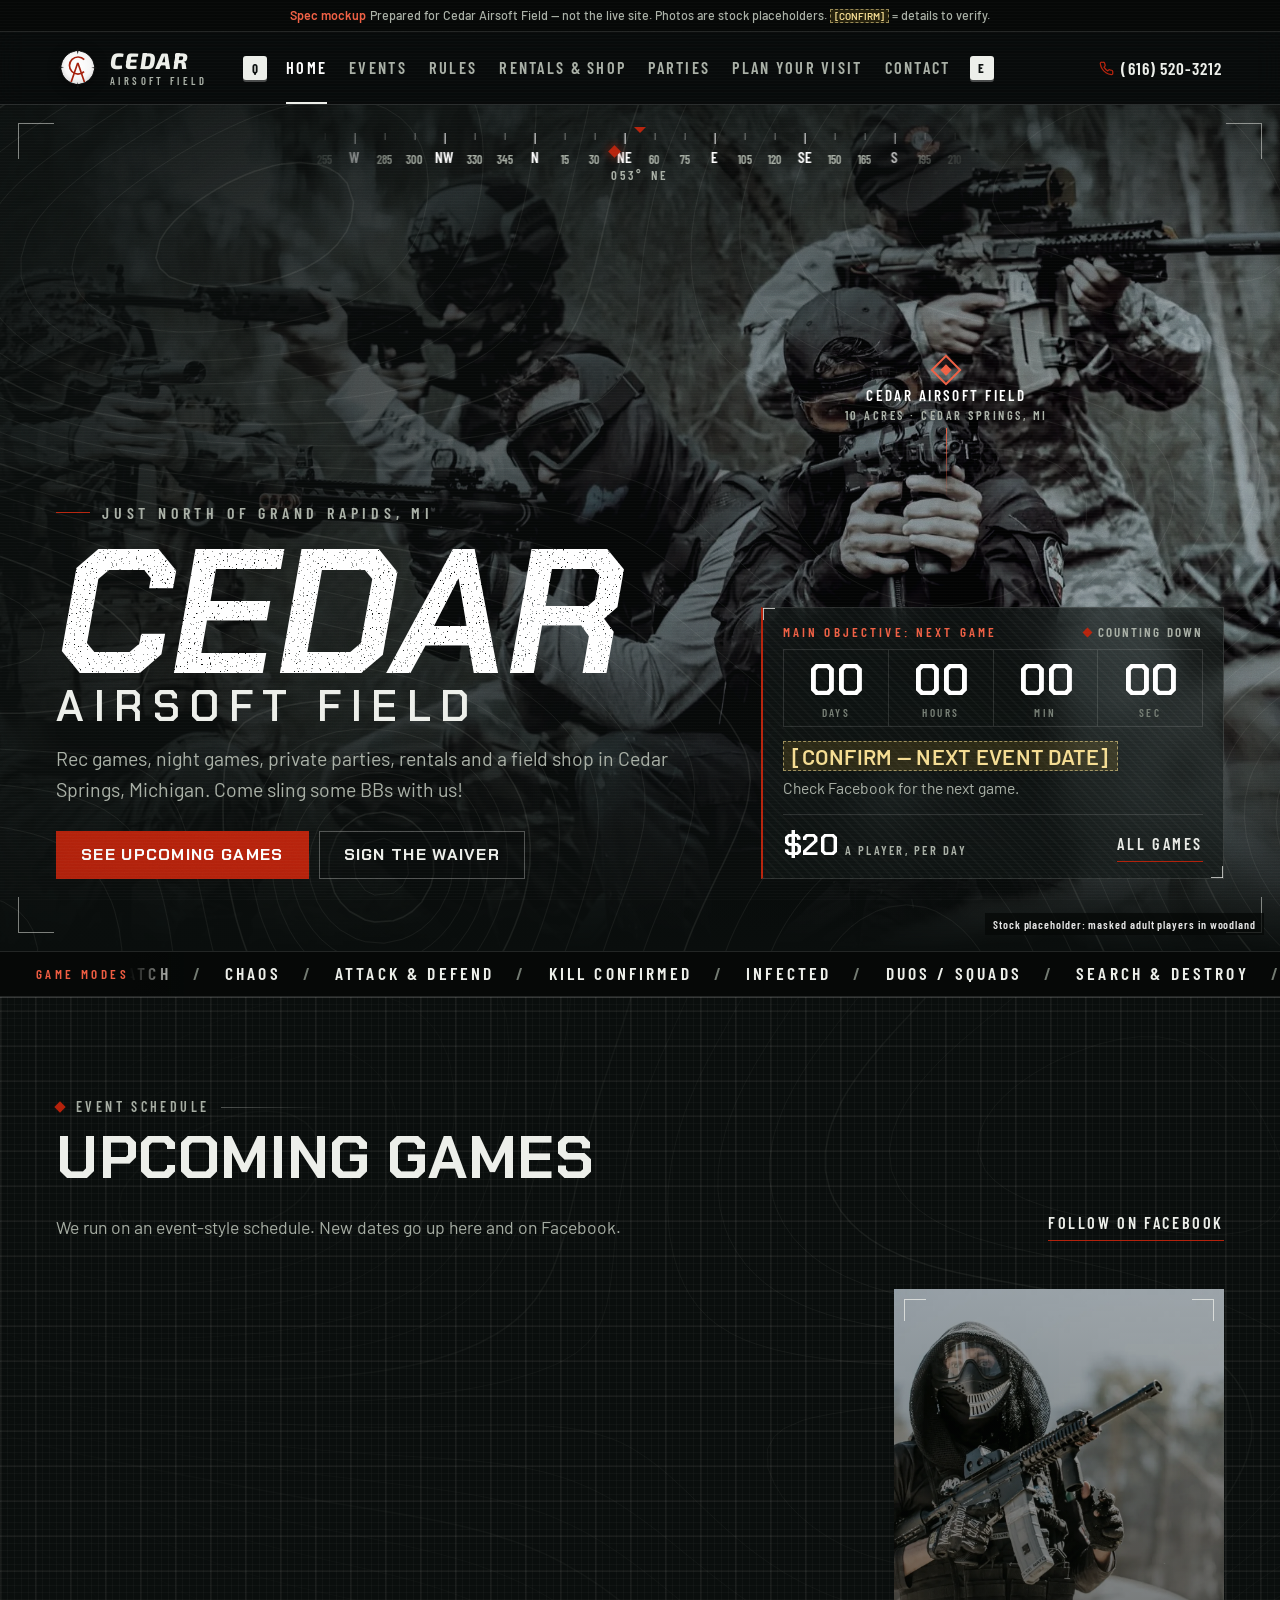
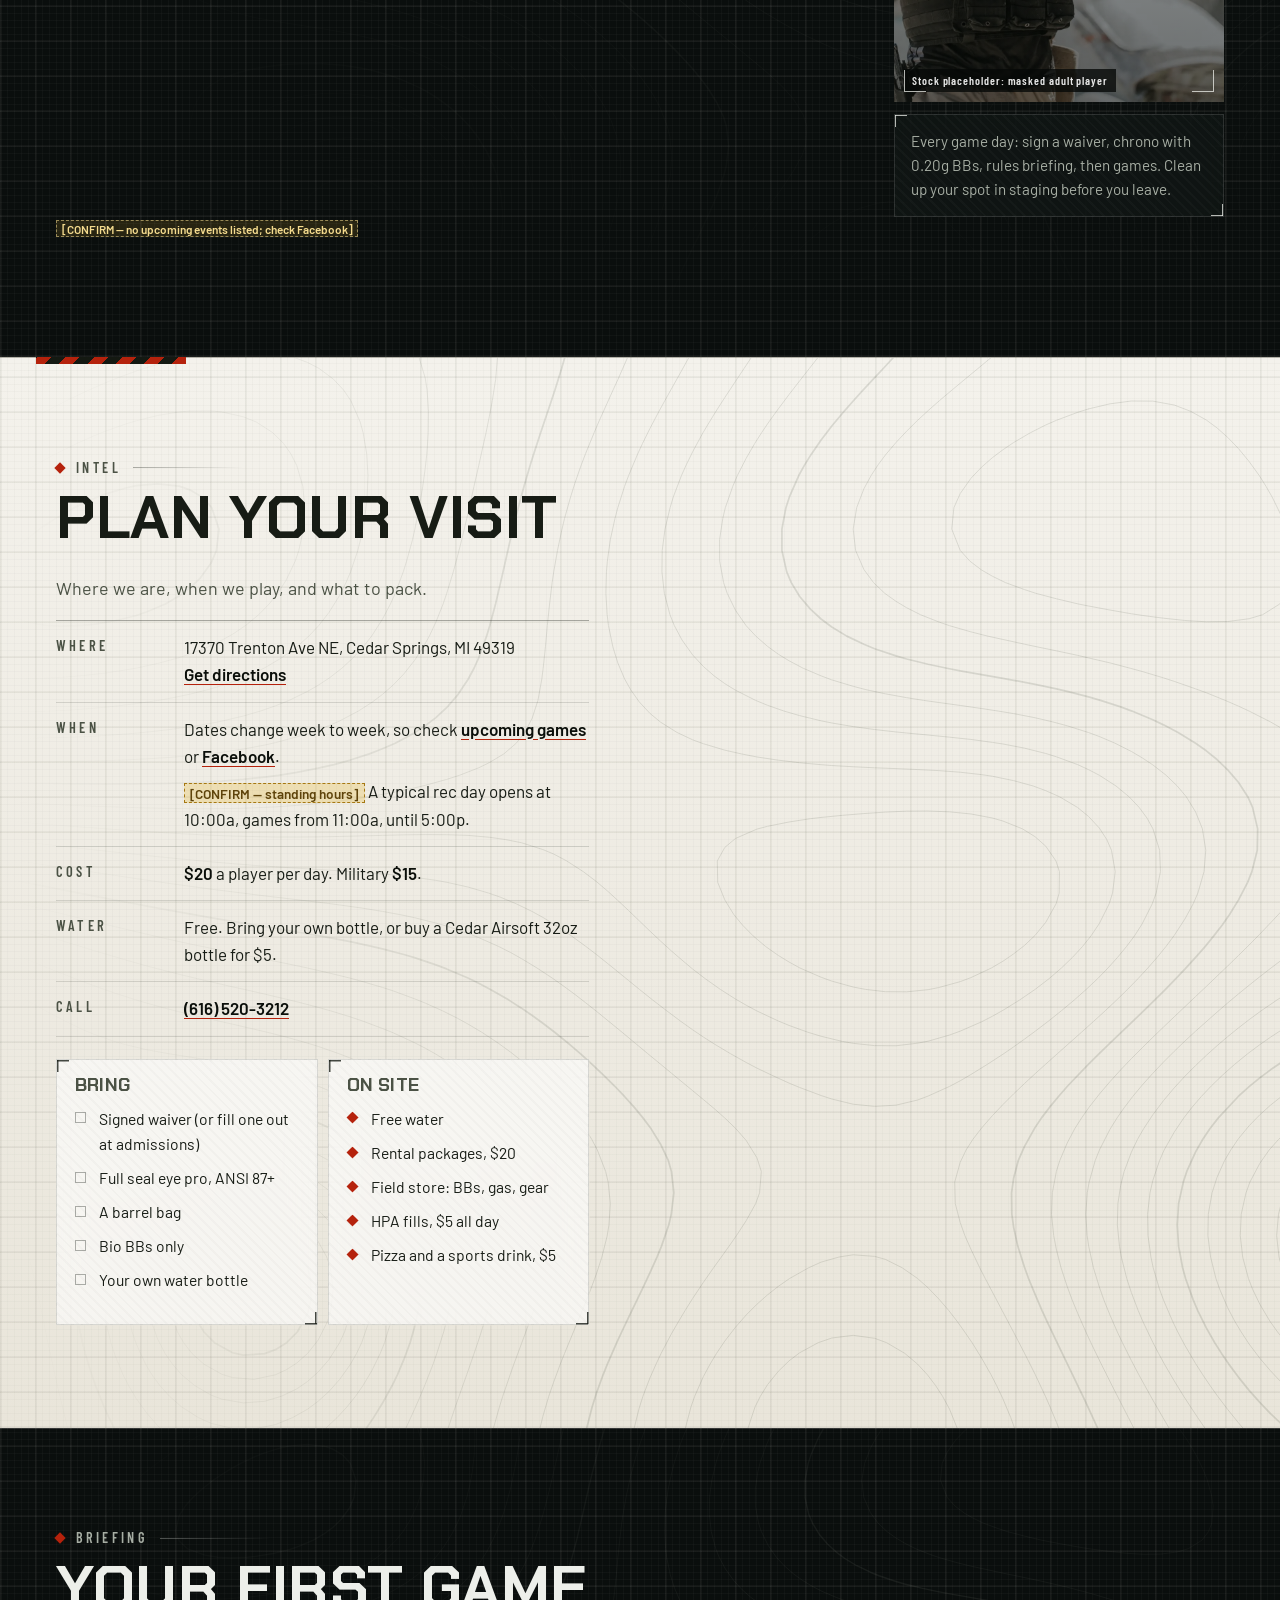
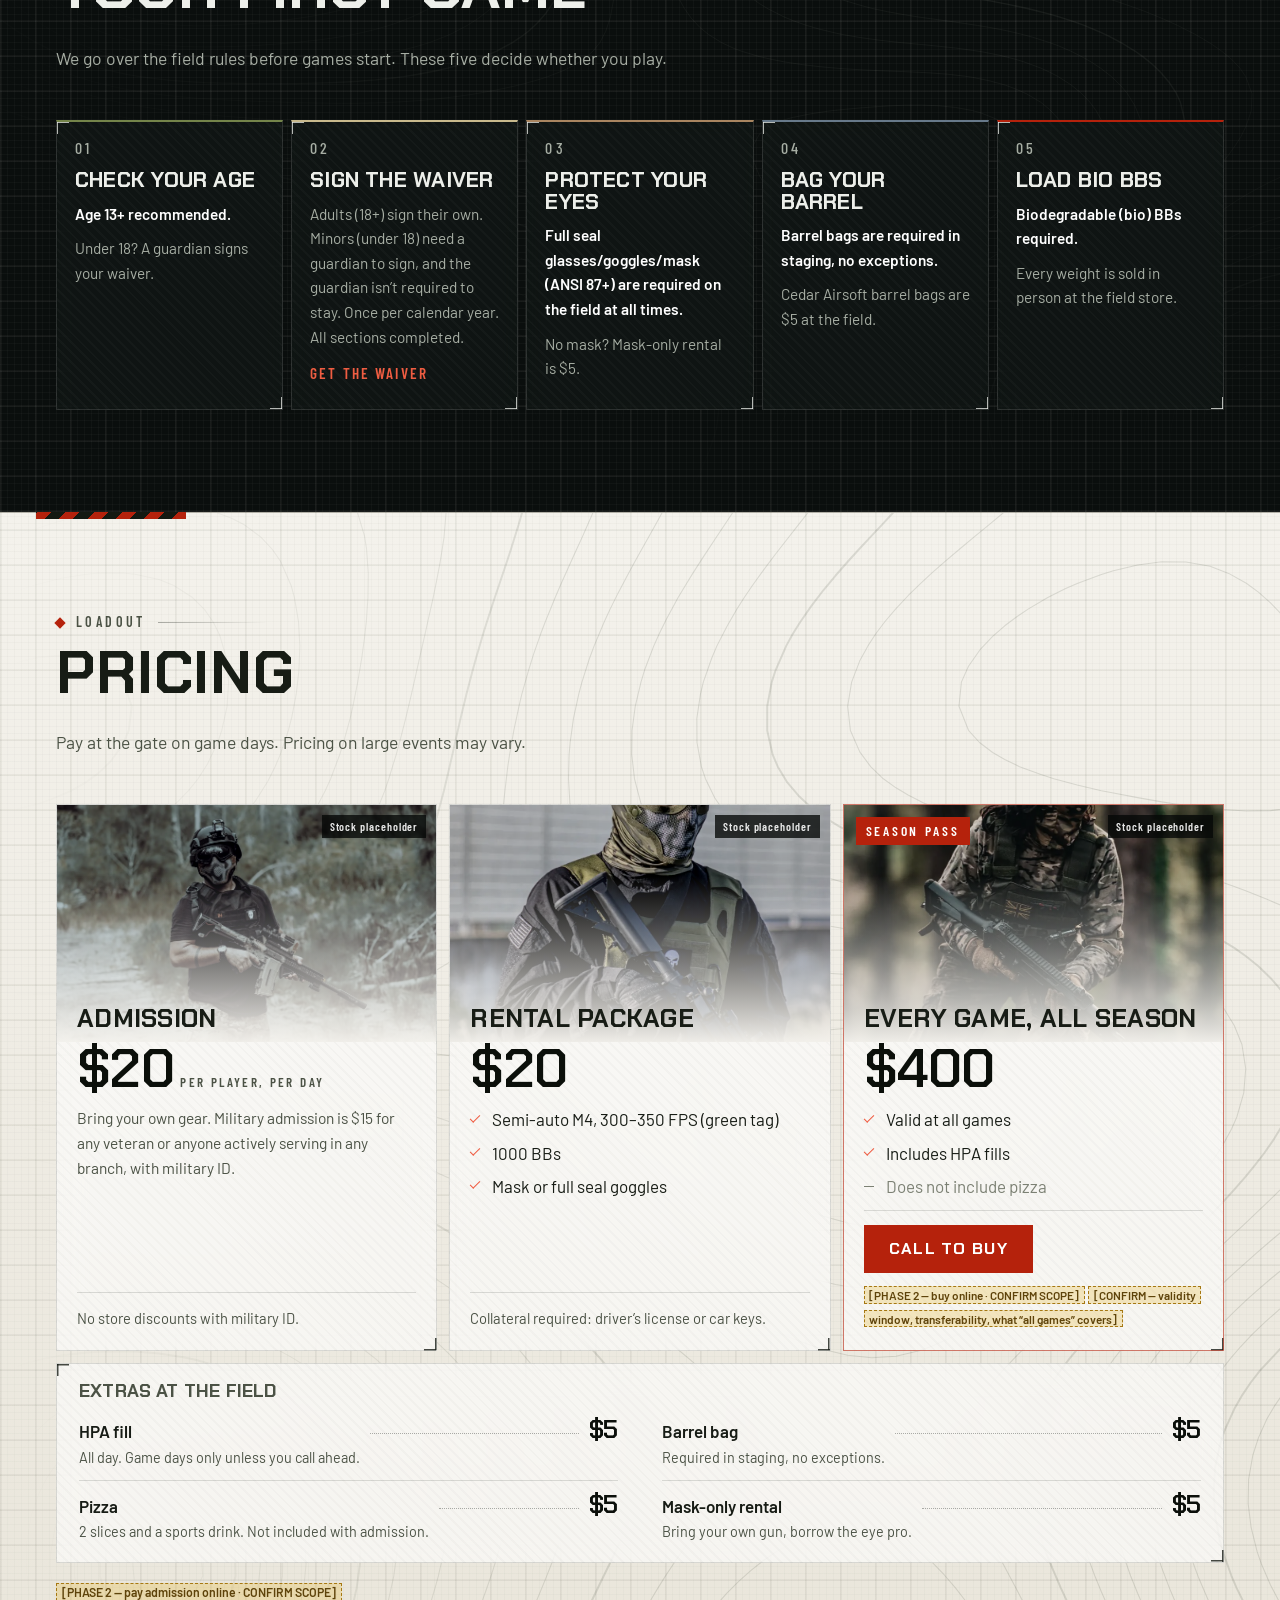
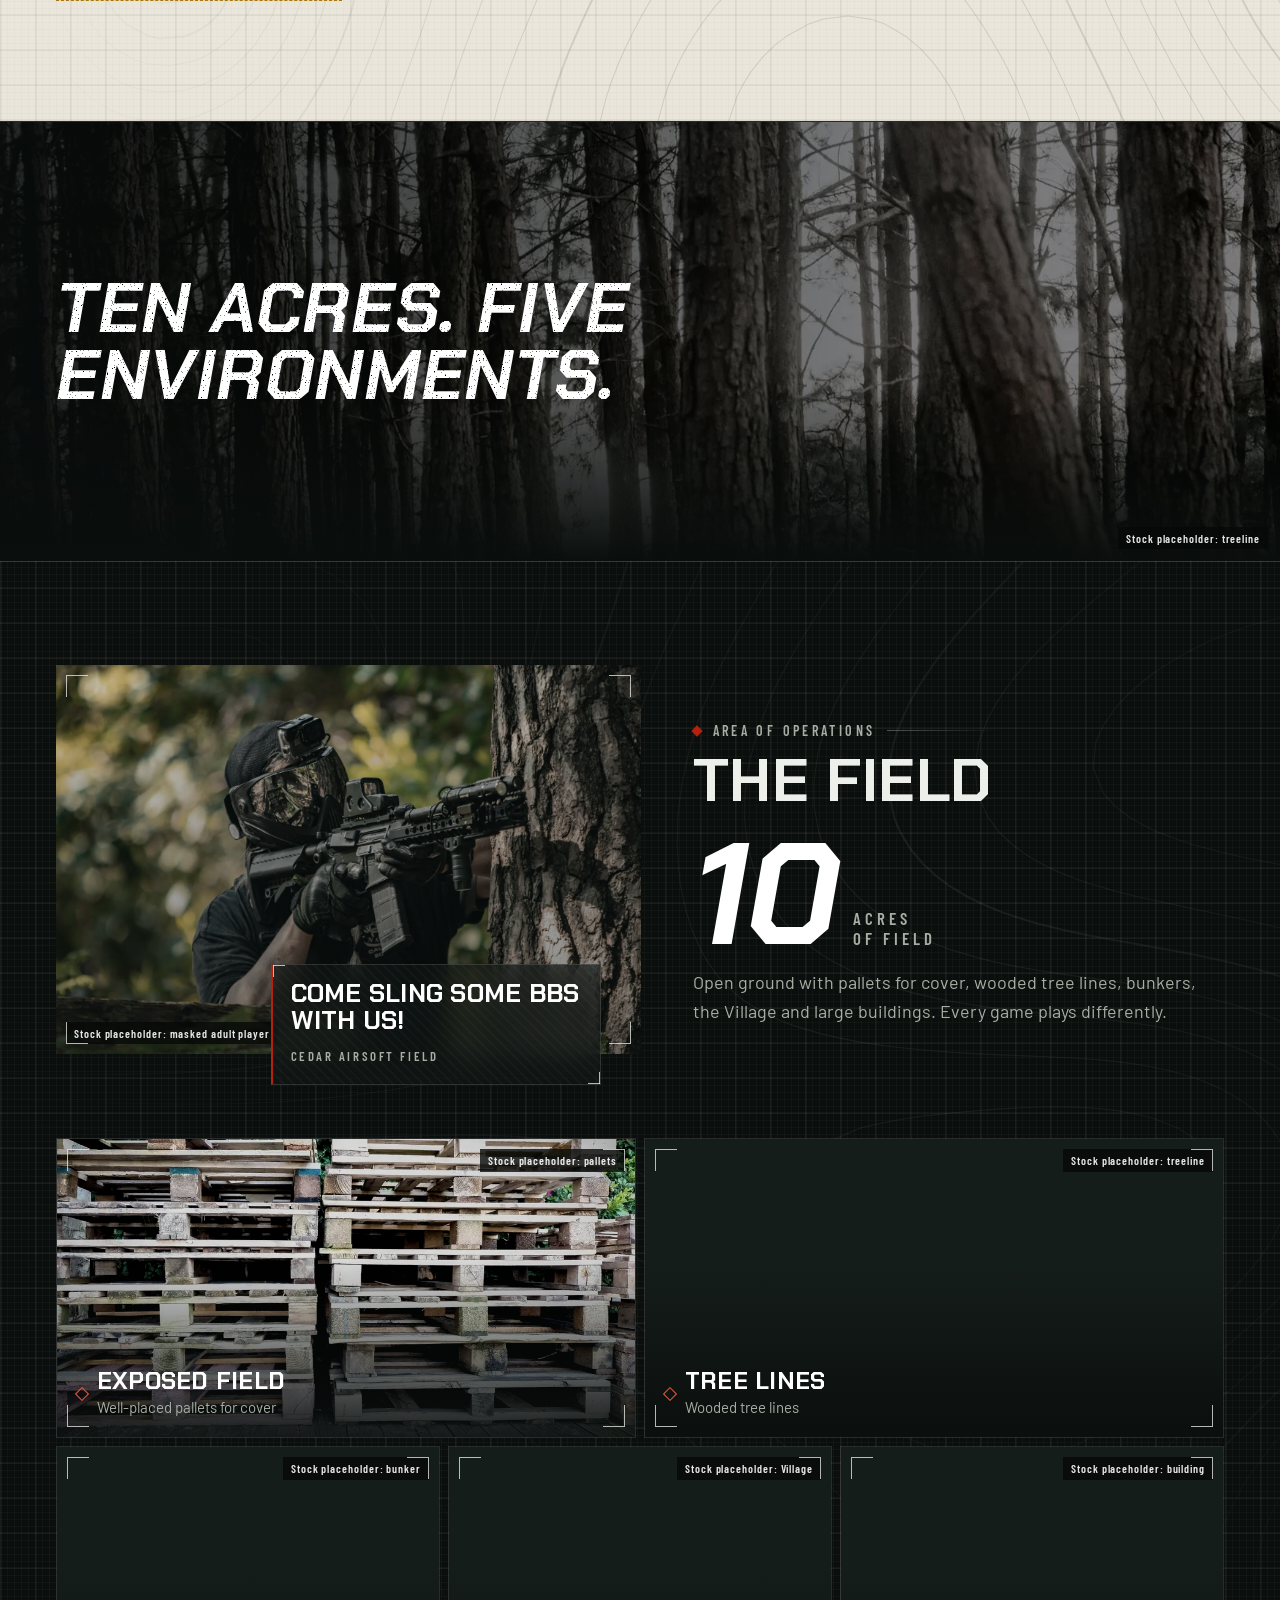
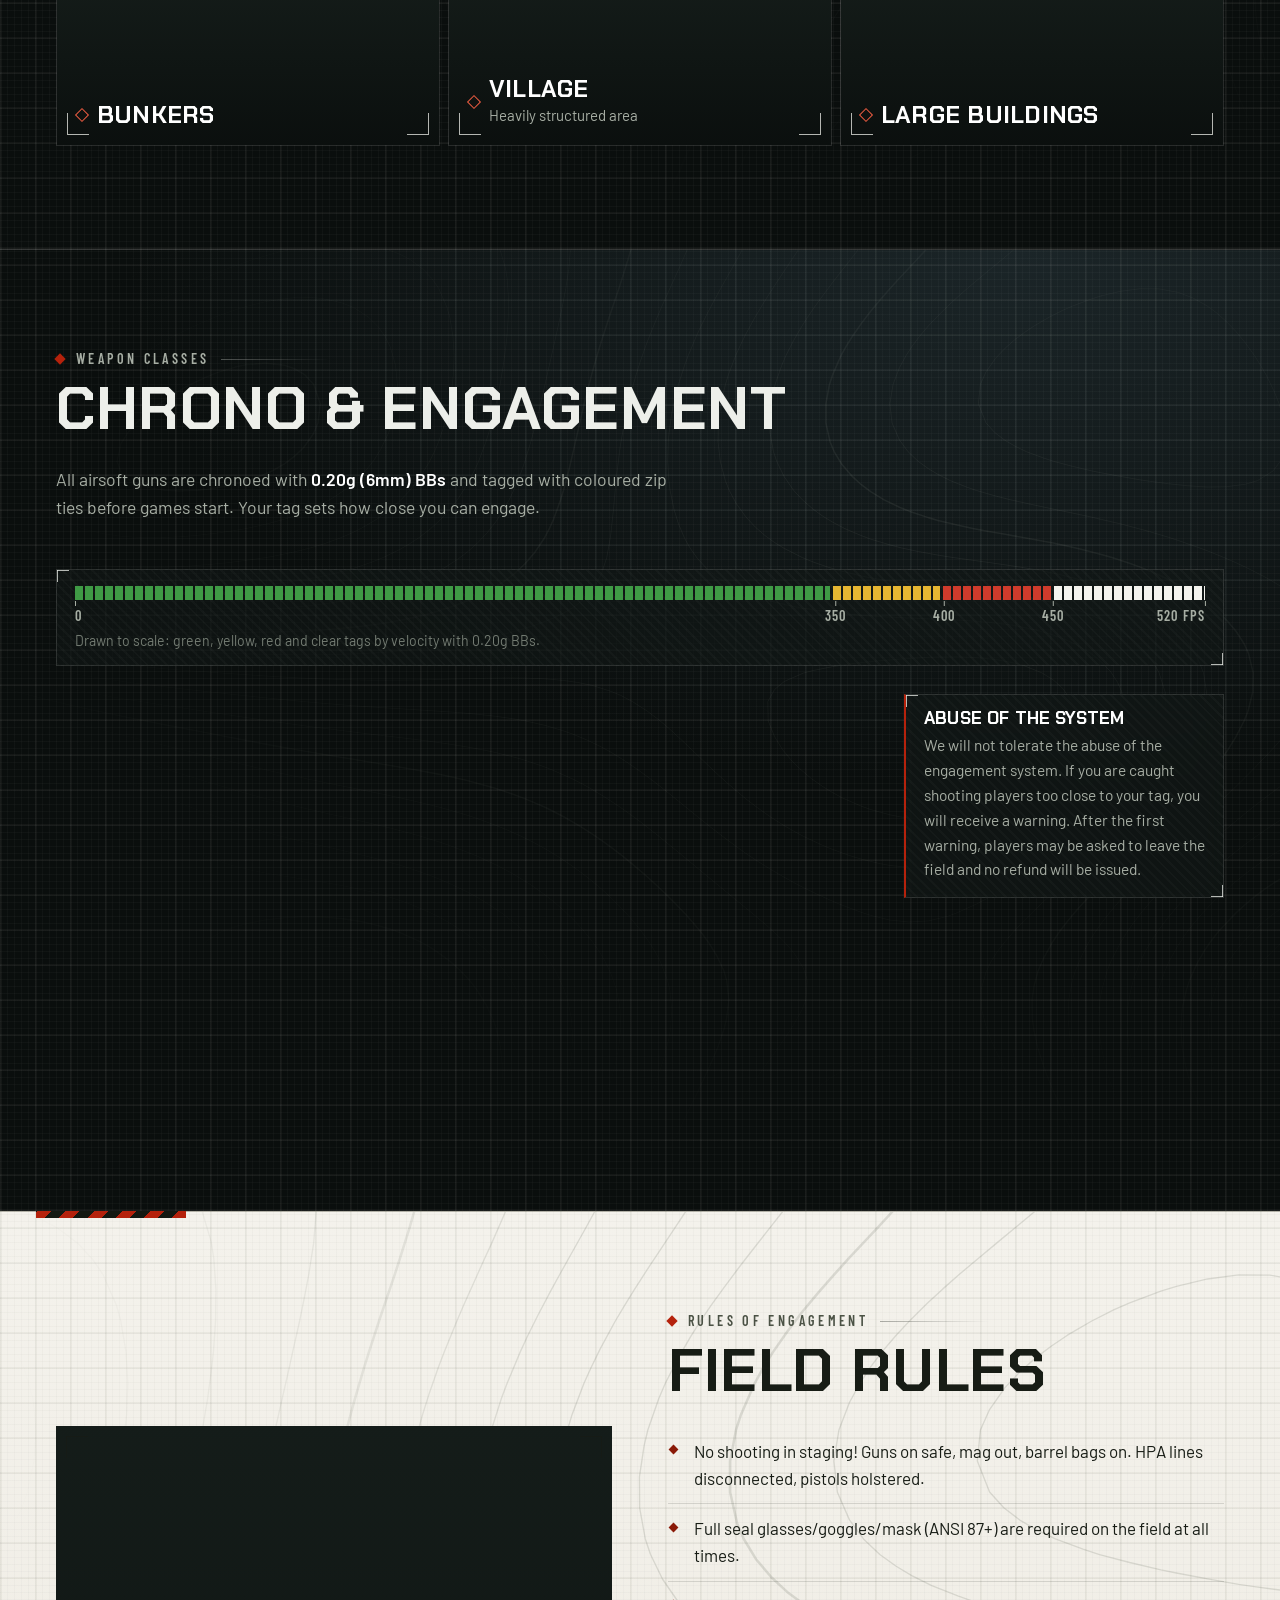
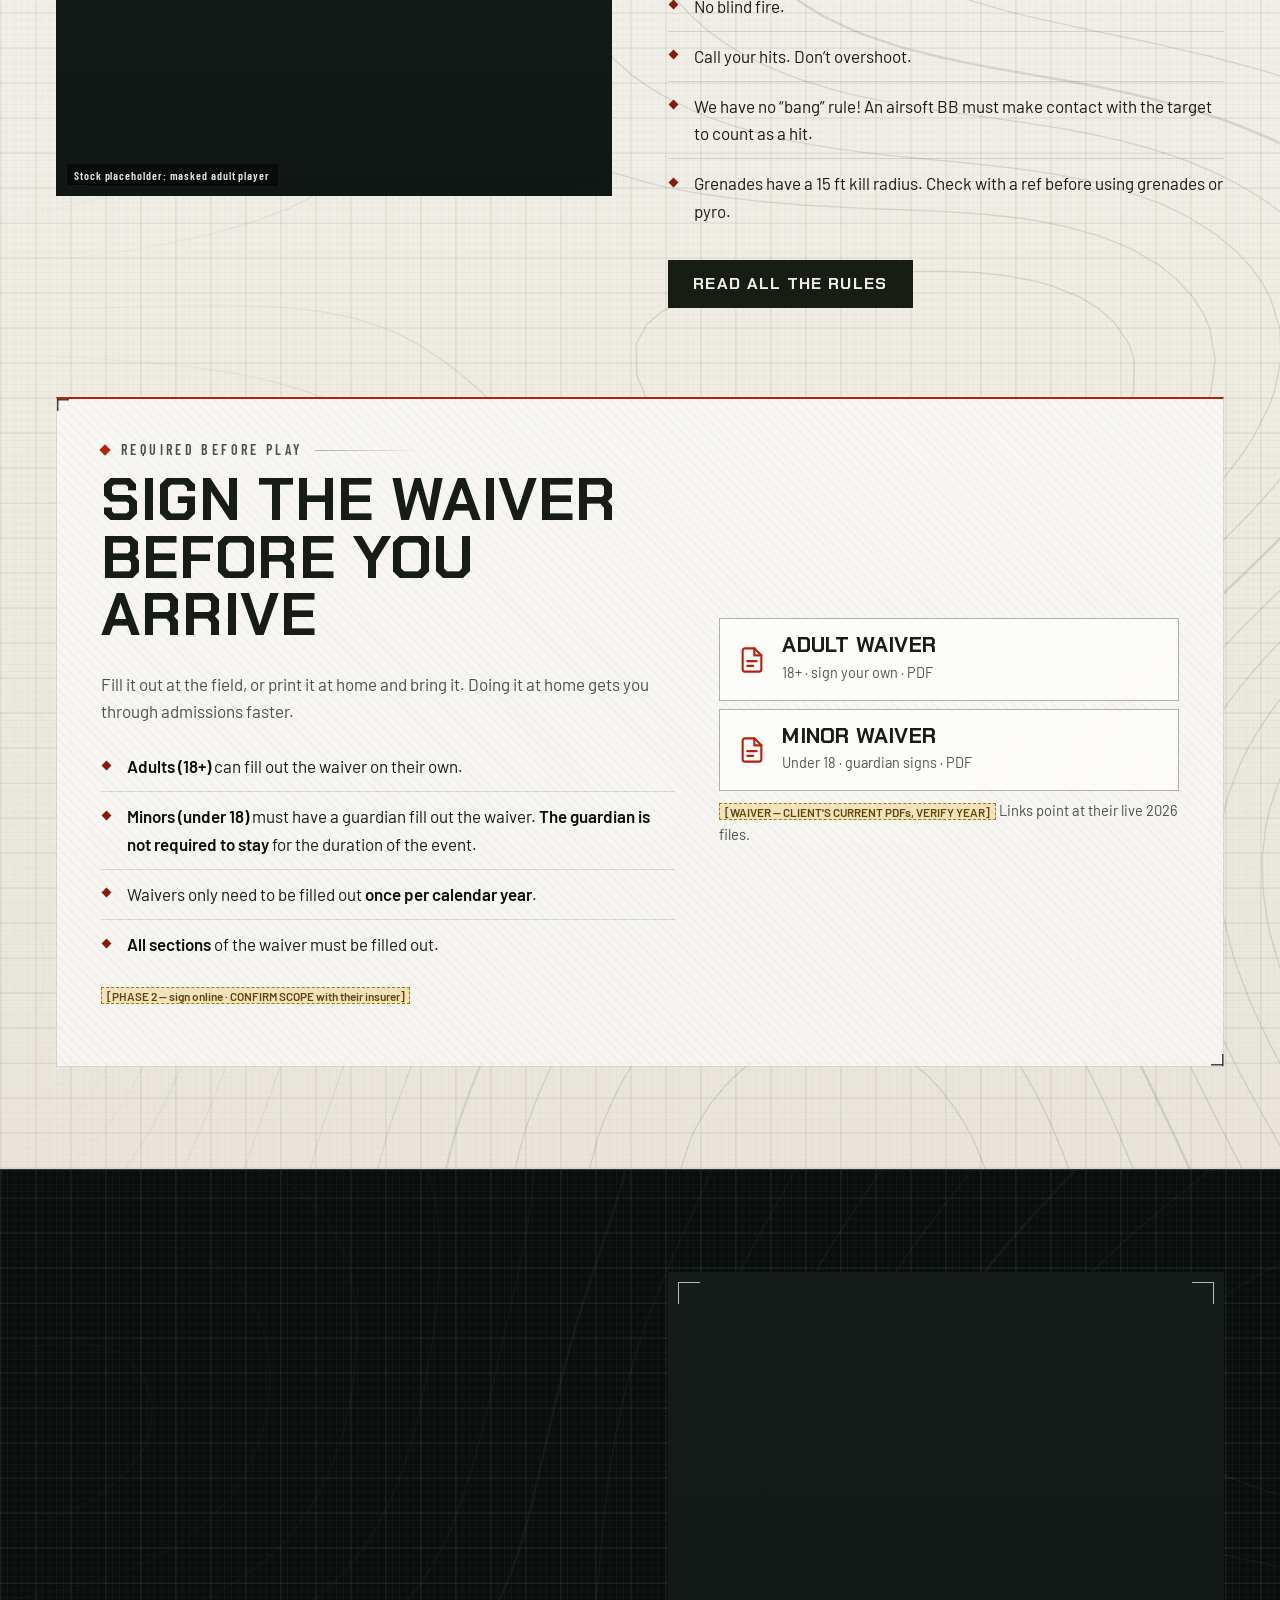
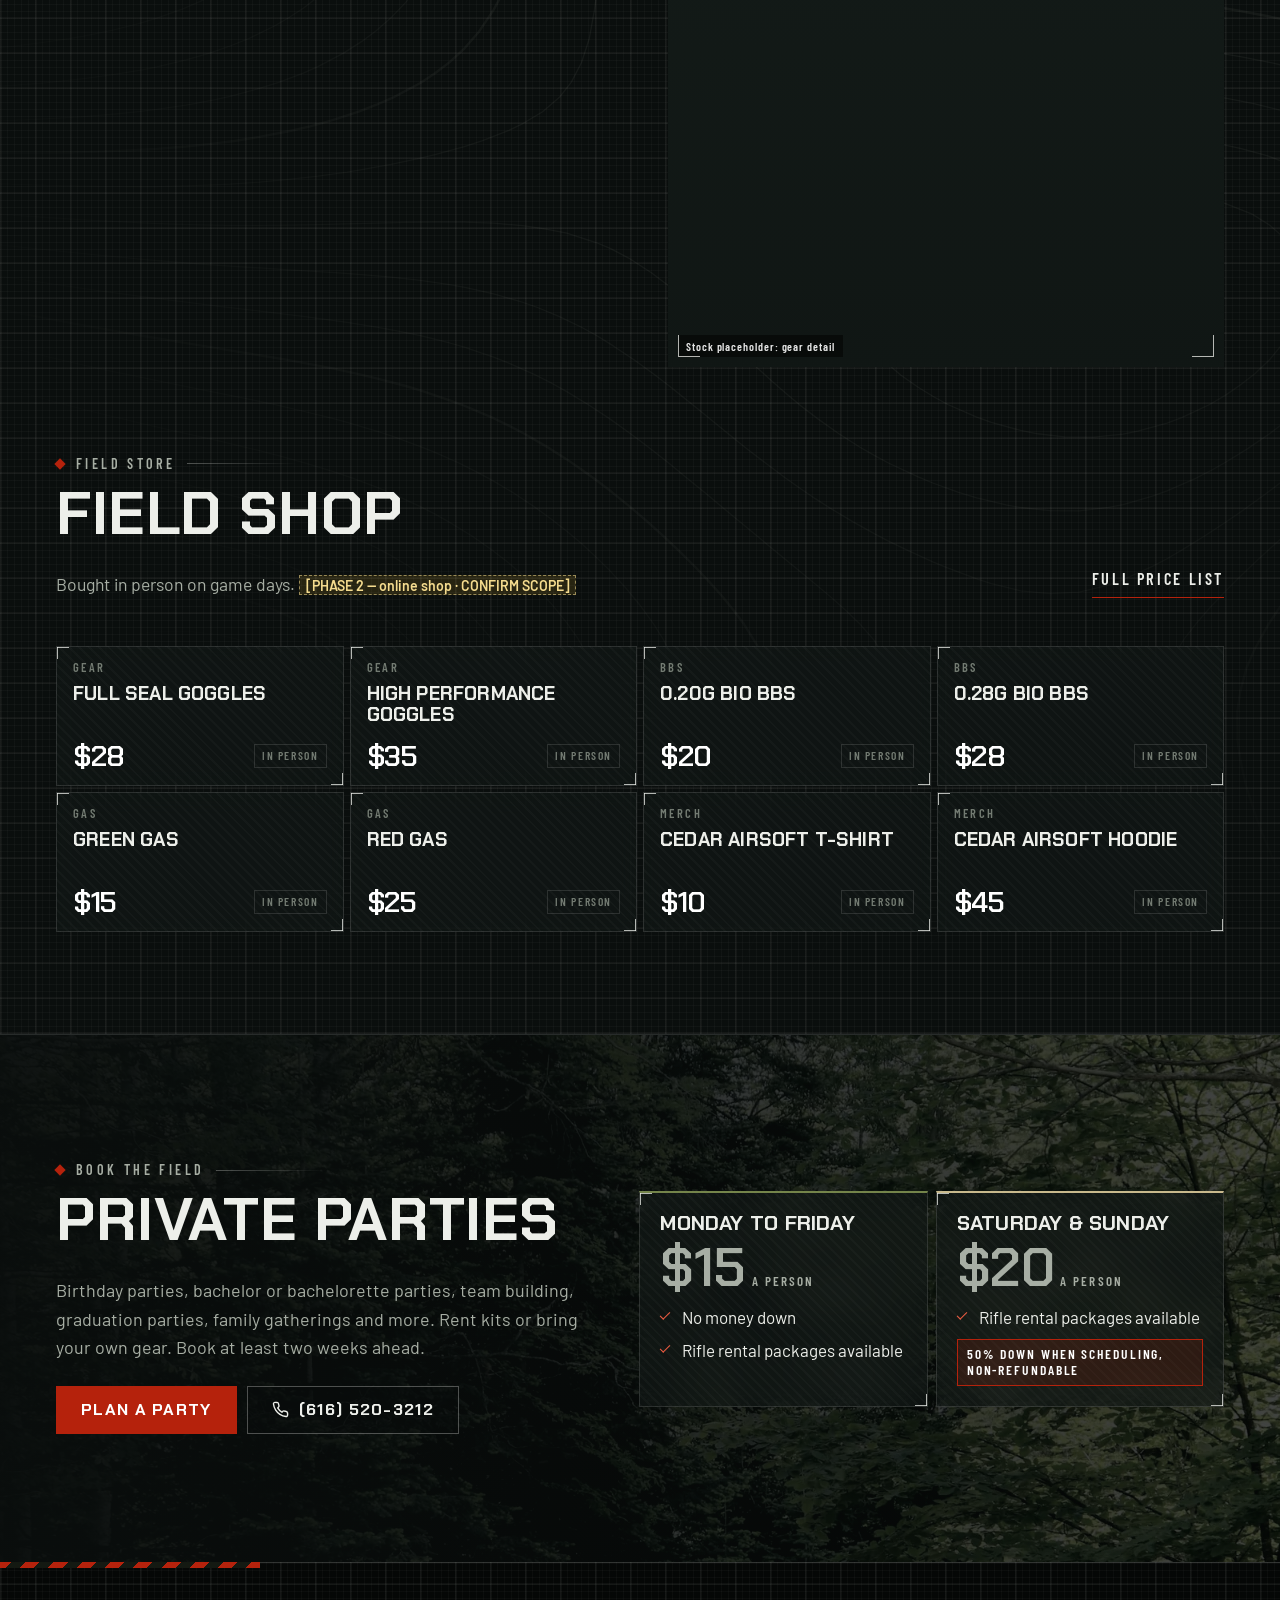
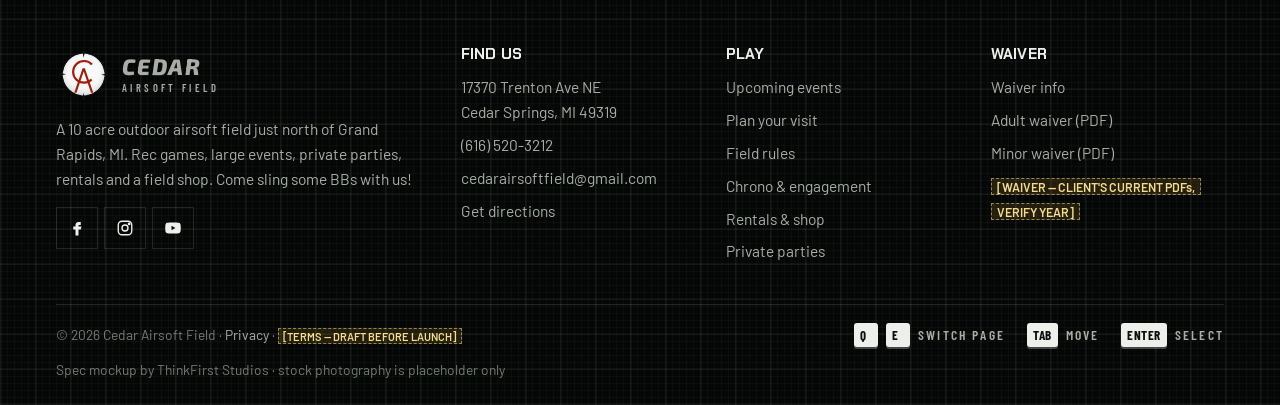
==== commit 69cf3ffa: "Add Cedar's logo and adopt their brand red Redraw the supplied 320px logo as SVG (full colour, mono," ====
--- a/index.html
+++ b/index.html
@@ -16,7 +16,7 @@
 <meta property="og:title" content="Cedar Airsoft Field — Outdoor Airsoft near Grand Rapids, MI">
 <meta property="og:description" content="Cedar Airsoft Field: 10 acres of outdoor airsoft just north of Grand Rapids in Cedar Springs, MI. Rec days, night games, private parties, $20 admission, rentals and a field shop.">
 <meta property="og:type" content="website">
-<link rel="icon" href="data:image/svg+xml,%3Csvg xmlns='http://www.w3.org/2000/svg' viewBox='0 0 30 36'%3E%3Cpath fill='%239b4526' d='M15 0 21 8h-3.2l5.2 7h-3.4l6 8h-4l6 8H2.4l6-8h-4l6-8H7l5.2-7H9z'/%3E%3Crect fill='%239b4526' x='13.2' y='31' width='3.6' height='5'/%3E%3C/svg%3E">
+<link rel="icon" href="assets/logo/cedar-logo.svg" type="image/svg+xml">
 <link rel="preconnect" href="https://fonts.googleapis.com">
 <link rel="preconnect" href="https://fonts.gstatic.com" crossorigin>
 <link href="https://fonts.googleapis.com/css2?family=Barlow:wght@400;500;600;700&amp;family=Exo+2:ital,wght@1,800&amp;family=Barlow+Condensed:wght@500;600;700&amp;family=Chakra+Petch:ital,wght@0,600;0,700;1,700&amp;display=swap" rel="stylesheet">
@@ -48,7 +48,7 @@
 
 <header class="site-header">
   <div class="wrap site-header__inner">
-    <a class="brand" href="index.html" aria-label="Cedar Airsoft Field — home"><svg class="brand__mark" viewBox="0 0 30 36" fill="currentColor" aria-hidden="true"><path d="M15 0 21 8h-3.2l5.2 7h-3.4l6 8h-4l6 8H2.4l6-8h-4l6-8H7l5.2-7H9z"/><rect x="13.2" y="31" width="3.6" height="5" rx=".6"/></svg><span class="brand__text"><span class="brand__name">Cedar</span><span class="brand__sub">Airsoft Field</span></span></a>
+    <a class="brand" href="index.html" aria-label="Cedar Airsoft Field — home"><img class="brand__logo" src="assets/logo/cedar-logo.svg" alt="" width="44" height="44"><span class="brand__text"><span class="brand__name">Cedar</span><span class="brand__sub">Airsoft Field</span></span></a>
     <nav class="site-nav" id="site-nav" aria-label="Main">
       <span class="key nav-key" title="Press Q for the previous page" aria-hidden="true">Q</span>
       <ul>
@@ -73,6 +73,7 @@
 </header>
 <div class="loader" aria-hidden="true">
   <div class="loader__inner">
+    <img class="loader__logo" src="assets/logo/cedar-logo.svg" alt="" width="132" height="132">
     <p class="loader__mark">Cedar</p>
     <p class="loader__sub">Airsoft Field &middot; Cedar Springs, MI</p>
     <p class="loader__tip"><b>Tip</b><span>Waivers only need to be filled out once per calendar year.</span></p>
@@ -102,7 +103,7 @@
     <span class="waypoint__icon"></span>
     <span class="waypoint__label">Cedar Airsoft Field<small>10 acres &middot; Cedar Springs, MI</small></span>
   </div>
-  <div class="reticle" aria-hidden="true"><svg viewBox="0 0 64 64" fill="none" stroke="currentColor" stroke-width="1.5"><path d="M32 6v16M32 42v16M6 32h16M42 32h16"/><path d="M14 6H6v8M50 6h8v8M14 58H6v-8M50 58h8v-8" stroke-width="1"/><circle cx="32" cy="32" r="1.6" fill="currentColor" stroke="none"/></svg></div>
+  <div class="reticle" aria-hidden="true"><svg viewBox="0 0 320 320" fill="none"><path d="M278.0 172.9A122 122 0 0 1 173.9 278.0 M142.1 278.0A122 122 0 0 1 38.0 172.9 M38.0 141.1A122 122 0 0 1 142.1 36.0 M173.9 36.0A122 122 0 0 1 278.0 141.1" stroke="currentColor" stroke-width="10"/><g fill="currentColor"><polygon points="150,23 166,23 158,61"/><polygon points="296,150 296,166 257,158"/><polygon points="150,300 166,300 158,262"/><polygon points="20,147 20,163 58,155"/></g><circle cx="158" cy="157" r="5" fill="currentColor"/></svg></div>
   <span class="hero__ph">Stock placeholder: masked adult players in woodland</span>
   <div class="wrap hero__grid">
     <div>
@@ -529,7 +530,7 @@
   <div class="wrap">
     <div class="footer-grid">
       <div class="footer-brand">
-        <a class="brand" href="index.html" aria-label="Cedar Airsoft Field — home"><svg class="brand__mark" viewBox="0 0 30 36" fill="currentColor" aria-hidden="true"><path d="M15 0 21 8h-3.2l5.2 7h-3.4l6 8h-4l6 8H2.4l6-8h-4l6-8H7l5.2-7H9z"/><rect x="13.2" y="31" width="3.6" height="5" rx=".6"/></svg><span class="brand__text"><span class="brand__name">Cedar</span><span class="brand__sub">Airsoft Field</span></span></a>
+        <a class="brand" href="index.html" aria-label="Cedar Airsoft Field — home"><img class="brand__logo" src="assets/logo/cedar-logo.svg" alt="" width="44" height="44"><span class="brand__text"><span class="brand__name">Cedar</span><span class="brand__sub">Airsoft Field</span></span></a>
         <p>A 10 acre outdoor airsoft field just north of Grand Rapids, MI. Rec games, large events, private parties, rentals and a field shop. Come sling some BBs with us!</p>
         <div class="socials">
           <a href="https://www.facebook.com/CedarAirsoftField" aria-label="Cedar Airsoft Field on Facebook" rel="noopener"><svg viewBox="0 0 24 24" fill="currentColor" aria-hidden="true"><path d="M14 8h3V4h-3c-2.8 0-4 1.7-4 4.3V10H7v4h3v8h4v-8h3l1-4h-4V8.6c0-.4.2-.6.6-.6z"/></svg></a>
--- a/styles.css
+++ b/styles.css
@@ -8,8 +8,8 @@
    Inspired by tactical-shooter menus generally; no game names, logos or
    fonts are used.
 
-   Colour: near-black field green + bone-white UI + one action colour
-   (blaze #E8642A). Field-kit colours (olive / khaki / coyote / slate)
+   Colour: near-black field green + bone-white UI + one action colour:
+   their logo red (#A21D0A, sampled from the logo they supplied). Field-kit colours (olive / khaki / coyote / slate)
    survive only as thin category stripes. Their live theme dark #1C231B
    sits in this range. [CONFIRM brand hex from logo files]
 
@@ -30,9 +30,10 @@
   --line: rgba(237, 239, 234, .13);
   --line-2: rgba(237, 239, 234, .3);
   --tick: rgba(237, 239, 234, .75);
-  --accent: #e8642a;
-  --accent-hi: #ff8a4c;
-  --accent-deep: #b8461a;
+  --accent: #b5220c;      /* their logo red #A21D0A, nudged up for fills on dark */
+  --accent-hi: #ef5d42;   /* text / small marks on dark */
+  --accent-deep: #8a1907;
+  --logo-red: #a21d0a;
   --olive: #74844a;
   --khaki: #c8b98c;
   --coyote: #a98560;
@@ -272,7 +273,7 @@
 .compass__strip span.major::before { height: 11px; background: #fff; }
 .compass__strip span b { position: absolute; left: 0; right: 0; bottom: 2px; font-weight: 600; }
 .compass__caret { position: absolute; left: 50%; top: -6px; width: 0; height: 0; border: 6px solid transparent; border-top-color: var(--accent); transform: translateX(-50%); }
-.compass__marker { position: absolute; top: 14px; left: 50%; width: 9px; height: 9px; margin-left: -4.5px; background: var(--accent); transform: rotate(45deg); box-shadow: 0 0 10px rgba(232, 100, 42, .7); }
+.compass__marker { position: absolute; top: 14px; left: 50%; width: 9px; height: 9px; margin-left: -4.5px; background: var(--accent); transform: rotate(45deg); box-shadow: 0 0 10px rgba(181, 34, 12, .7); }
 .compass__read { text-align: center; margin-top: 2px; font: 600 .8rem/1 var(--display); letter-spacing: .24em; color: var(--dim); }
 @media (max-width: 700px) { .compass { top: 16px; } }
 
@@ -349,7 +350,7 @@
 .op__foot { display: flex; flex-wrap: wrap; gap: 8px 16px; align-items: center; font-size: .94rem; color: var(--dim); }
 .op__kind { font: 600 .82rem/1 var(--display); letter-spacing: .18em; text-transform: uppercase; padding: 5px 8px; border: 1px solid var(--kind); color: var(--text); }
 .op__next { display: none; align-items: center; gap: 7px; font: 600 .82rem/1 var(--display); letter-spacing: .18em; text-transform: uppercase; padding: 5px 9px; background: var(--accent); color: var(--strong); }
-.op.is-next { border-color: rgba(232, 100, 42, .55); }
+.op.is-next { border-color: rgba(181, 34, 12, .55); }
 .op.is-next::before { background: var(--accent); }
 .op.is-next .op__next { display: inline-flex; }
 .op.is-past { display: none; }
@@ -378,7 +379,7 @@
 .map { position: relative; overflow: hidden; background: #111816; min-height: 400px; border: 1px solid var(--line-2); }
 .map iframe { position: absolute; inset: 0; width: 100%; height: 100%; border: 0; filter: invert(.9) hue-rotate(180deg) grayscale(.55) contrast(.95) brightness(.85); }
 .map::before { content: ""; position: absolute; inset: 0; z-index: 1; pointer-events: none; background-image: linear-gradient(rgba(237, 239, 234, .07) 1px, transparent 1px), linear-gradient(90deg, rgba(237, 239, 234, .07) 1px, transparent 1px); background-size: 48px 48px; }
-.map::after { content: ""; position: absolute; z-index: 1; left: 50%; top: 50%; width: 74px; height: 74px; margin: -37px 0 0 -37px; pointer-events: none; border: 1px solid rgba(255, 138, 76, .8); border-radius: 50%; box-shadow: 0 0 0 14px rgba(232, 100, 42, .08); animation: pulse 2.4s ease-out infinite; }
+.map::after { content: ""; position: absolute; z-index: 1; left: 50%; top: 50%; width: 74px; height: 74px; margin: -37px 0 0 -37px; pointer-events: none; border: 1px solid rgba(239, 93, 66, .8); border-radius: 50%; box-shadow: 0 0 0 14px rgba(181, 34, 12, .08); animation: pulse 2.4s ease-out infinite; }
 .map__card { position: absolute; z-index: 2; left: 12px; top: 12px; max-width: 300px; padding: 14px 16px; background: var(--ticks), rgba(6, 8, 7, .86); border: 1px solid var(--line); }
 .map__card strong { display: block; font: 600 1.3rem/1 var(--display); letter-spacing: .08em; text-transform: uppercase; margin-bottom: 6px; }
 .map__card span { display: block; color: var(--dim); font-size: .95rem; margin-bottom: 8px; }
@@ -423,7 +424,7 @@
 .offer .offer__price small { font: 600 .82rem var(--display); letter-spacing: .18em; text-transform: uppercase; color: var(--dim); margin-left: 6px; }
 .offer p { margin: 0; color: var(--dim); font-size: .97rem; }
 .offer__foot { margin-top: auto; padding-top: 14px; border-top: 1px solid var(--line); display: flex; flex-wrap: wrap; gap: 10px; align-items: center; justify-content: space-between; color: var(--dim); }
-.offer--season { border-color: rgba(232, 100, 42, .6); }
+.offer--season { border-color: rgba(181, 34, 12, .6); }
 .offer--season::after { content: "Season Pass"; position: absolute; z-index: 4; top: 12px; left: 12px; background: var(--accent); color: var(--strong); font: 600 .85rem/1 var(--display); letter-spacing: .2em; text-transform: uppercase; padding: 7px 10px; }
 
 .ticks { list-style: none; padding: 0; margin: 0; display: grid; gap: 6px; }
@@ -624,7 +625,7 @@
 .tile p { color: var(--dim); }
 .tile__price { font: 500 3.4rem/1 var(--display); color: var(--strong); margin: 0; }
 .tile__price small { font: 600 .82rem var(--display); letter-spacing: .16em; text-transform: uppercase; color: var(--dim); margin-left: 6px; }
-.deposit-flag { display: inline-block; justify-self: start; font: 600 .85rem/1.2 var(--display); letter-spacing: .14em; text-transform: uppercase; border: 1px solid var(--accent); background: rgba(232, 100, 42, .16); color: var(--strong); padding: 6px 9px; }
+.deposit-flag { display: inline-block; justify-self: start; font: 600 .85rem/1.2 var(--display); letter-spacing: .14em; text-transform: uppercase; border: 1px solid var(--accent); background: rgba(181, 34, 12, .16); color: var(--strong); padding: 6px 9px; }
 .occasions { display: flex; flex-wrap: wrap; gap: 6px; list-style: none; padding: 0; margin: 0 0 8px; }
 .occasions li { font: 600 .95rem/1 var(--display); letter-spacing: .14em; text-transform: uppercase; padding: 9px 12px; border: 1px solid var(--line); }
 .tiles + .occasions { margin-top: 20px; }
@@ -638,7 +639,7 @@
 .field textarea { min-height: 110px; resize: vertical; }
 .field input:focus, .field select:focus, .field textarea:focus { outline: none; border-color: var(--text); background: rgba(6, 8, 7, .85); }
 .form__note { font-size: .86rem; color: var(--faint); margin: 0; }
-.form__status { display: none; padding: 12px 14px; border-left: 2px solid var(--accent); background: rgba(232, 100, 42, .1); font-weight: 500; }
+.form__status { display: none; padding: 12px 14px; border-left: 2px solid var(--accent); background: rgba(181, 34, 12, .1); font-weight: 500; }
 .form__status.is-shown { display: block; }
 .estimate { display: grid; gap: 6px; padding: 14px 16px; }
 .estimate__row { display: flex; justify-content: space-between; gap: 12px; font-size: .96rem; color: var(--dim); }
@@ -847,3 +848,12 @@
 .op::after { content: ""; position: absolute; right: 10px; top: 10px; width: 26px; height: 4px; background: repeating-linear-gradient(90deg, var(--line-2) 0 2px, transparent 2px 5px); }
 .band__text p { font-style: italic; -webkit-mask: var(--worn) 0 0 / 240px; mask: var(--worn) 0 0 / 240px; }
 .section--bone .tie--clear, .section--paper .tie--clear { --tie: repeating-linear-gradient(90deg, #171c15 0 3px, #b9b9b0 3px 6px); }
+
+/* ---------- their logo ---------- */
+.brand__logo { width: 44px; height: 44px; flex: none; filter: drop-shadow(0 2px 6px rgba(0, 0, 0, .55)); transition: transform .4s var(--ease); }
+.site-header.is-condensed .brand__logo { width: 38px; height: 38px; }
+.site-footer .brand__logo { width: 56px; height: 56px; }
+@media (max-width: 480px) { .brand__logo { width: 36px; height: 36px; } }
+.loader__logo { width: clamp(96px, 14vw, 132px); height: auto; margin-bottom: 18px; filter: drop-shadow(0 8px 24px rgba(0, 0, 0, .6)); animation: rise .6s var(--ease) both; }
+.reticle { color: rgba(239, 93, 66, .9); width: 70px; height: 70px; margin: -35px 0 0 -35px; }
+.reticle svg { animation: none; }
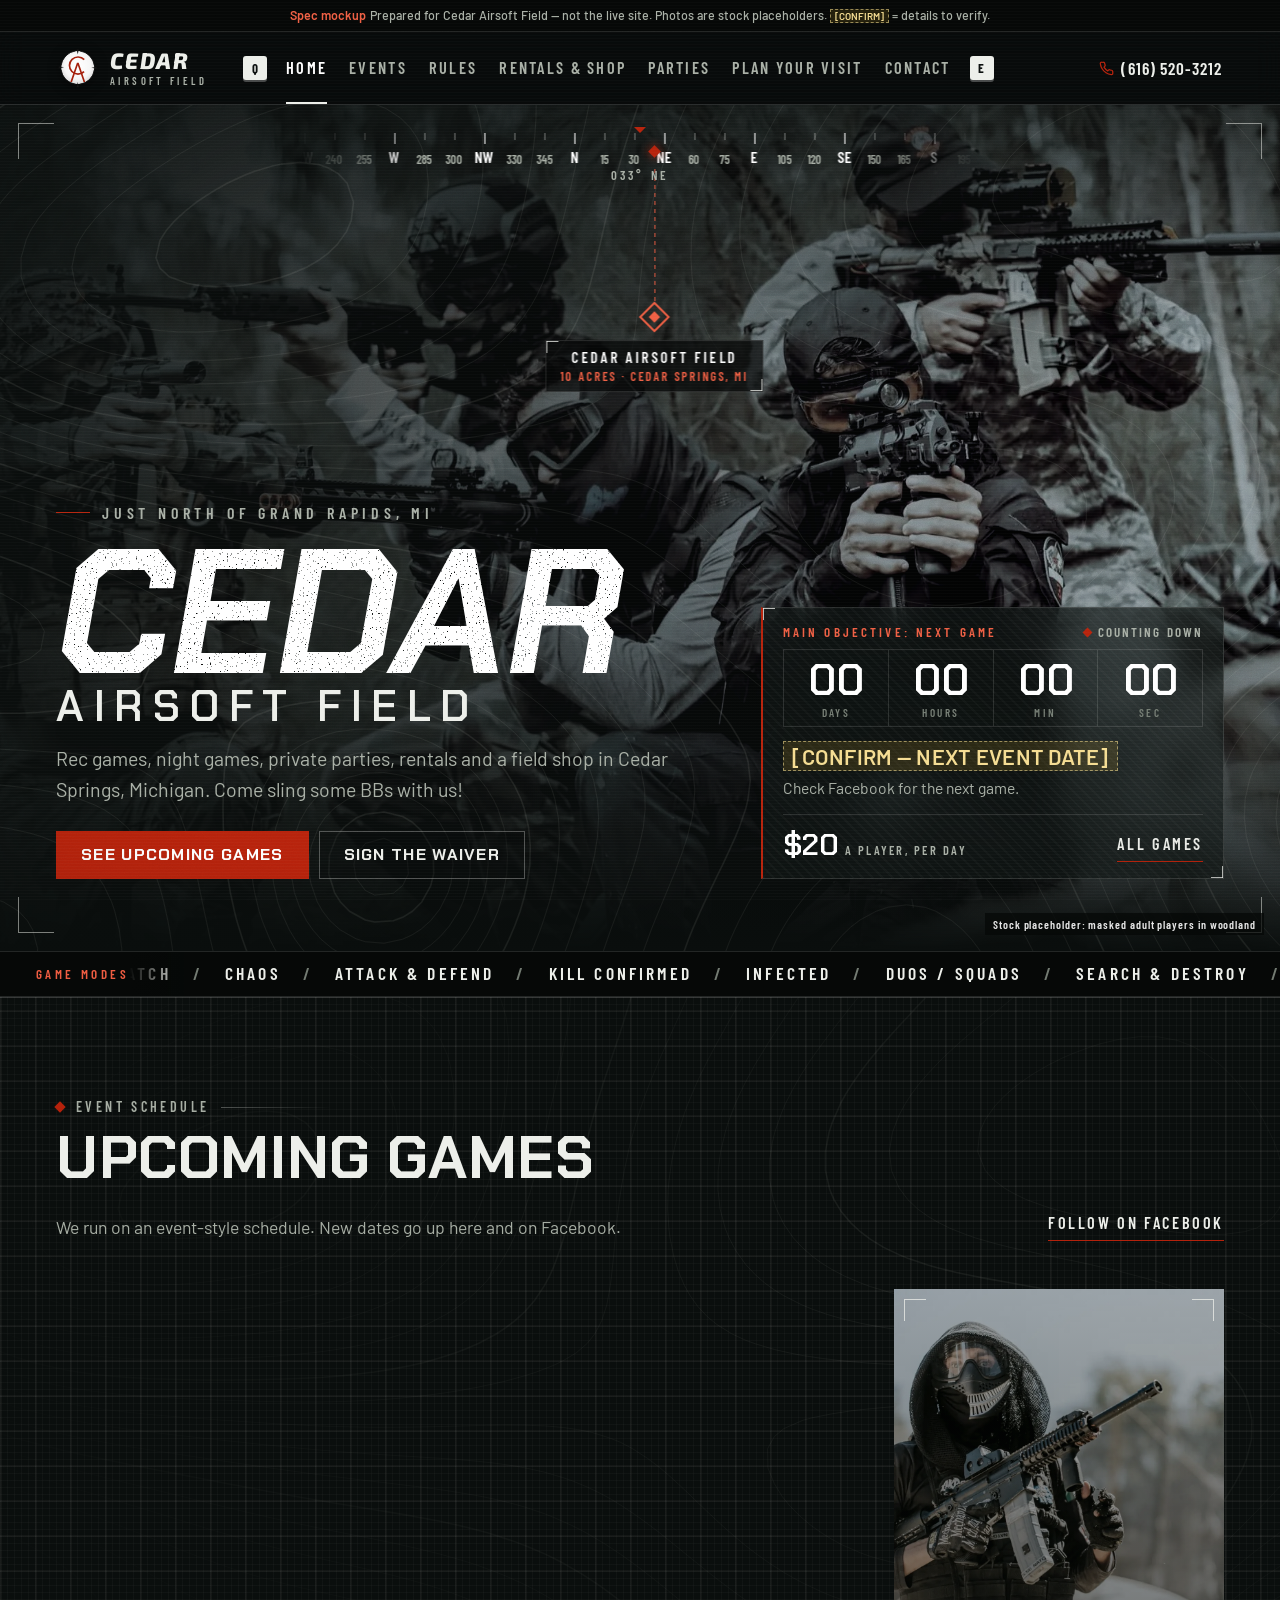
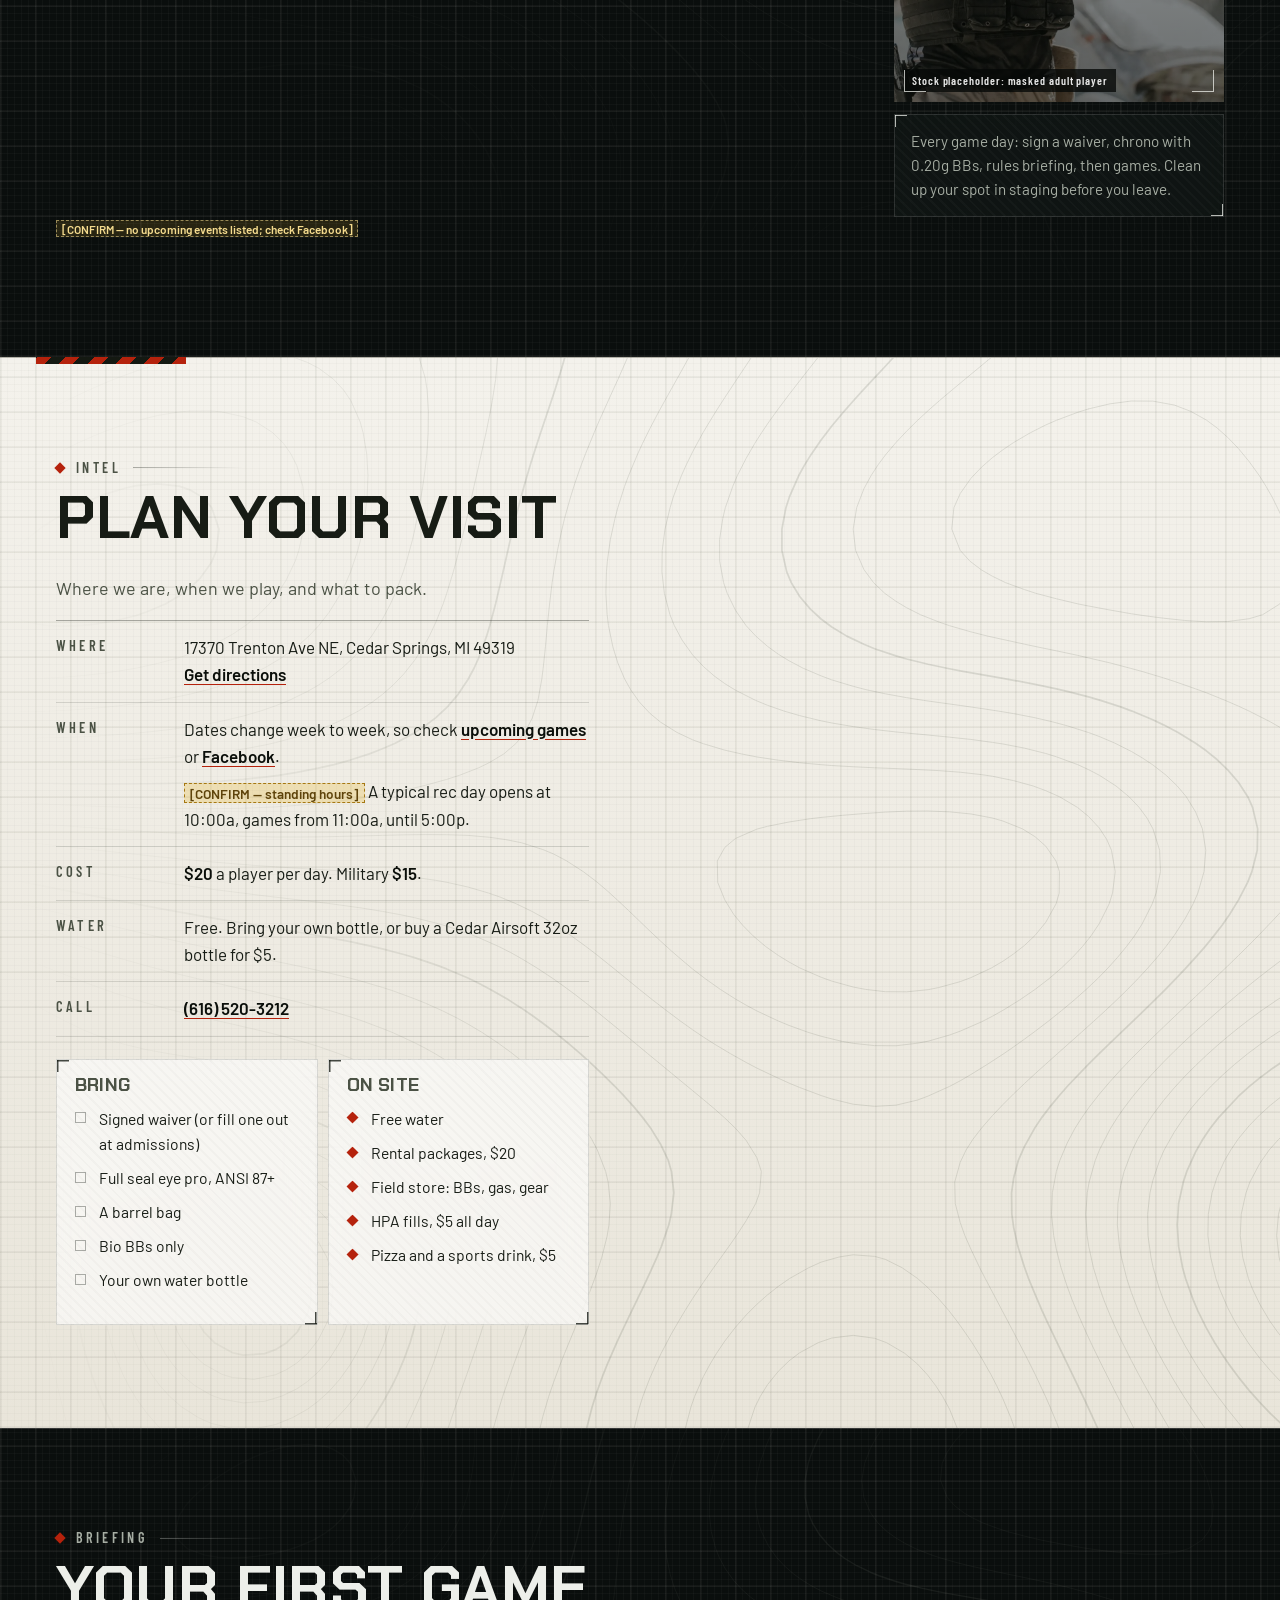
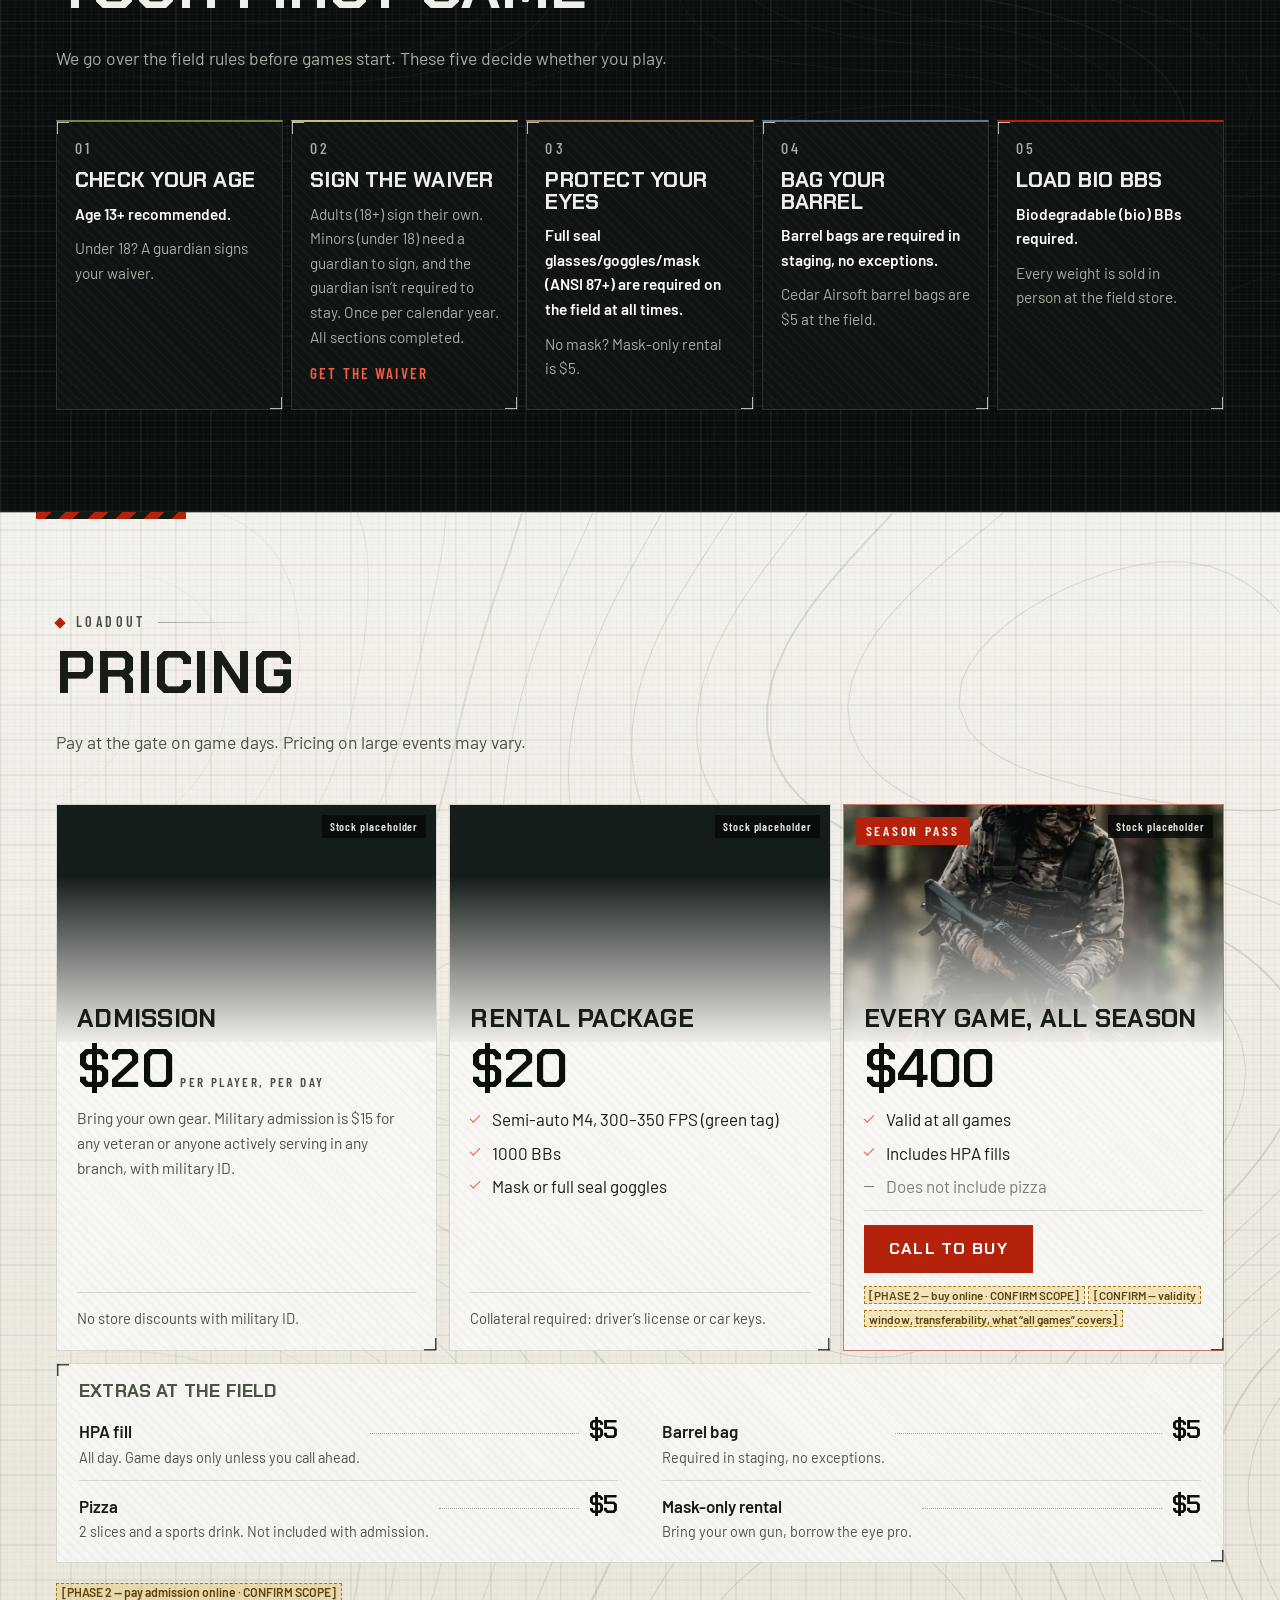
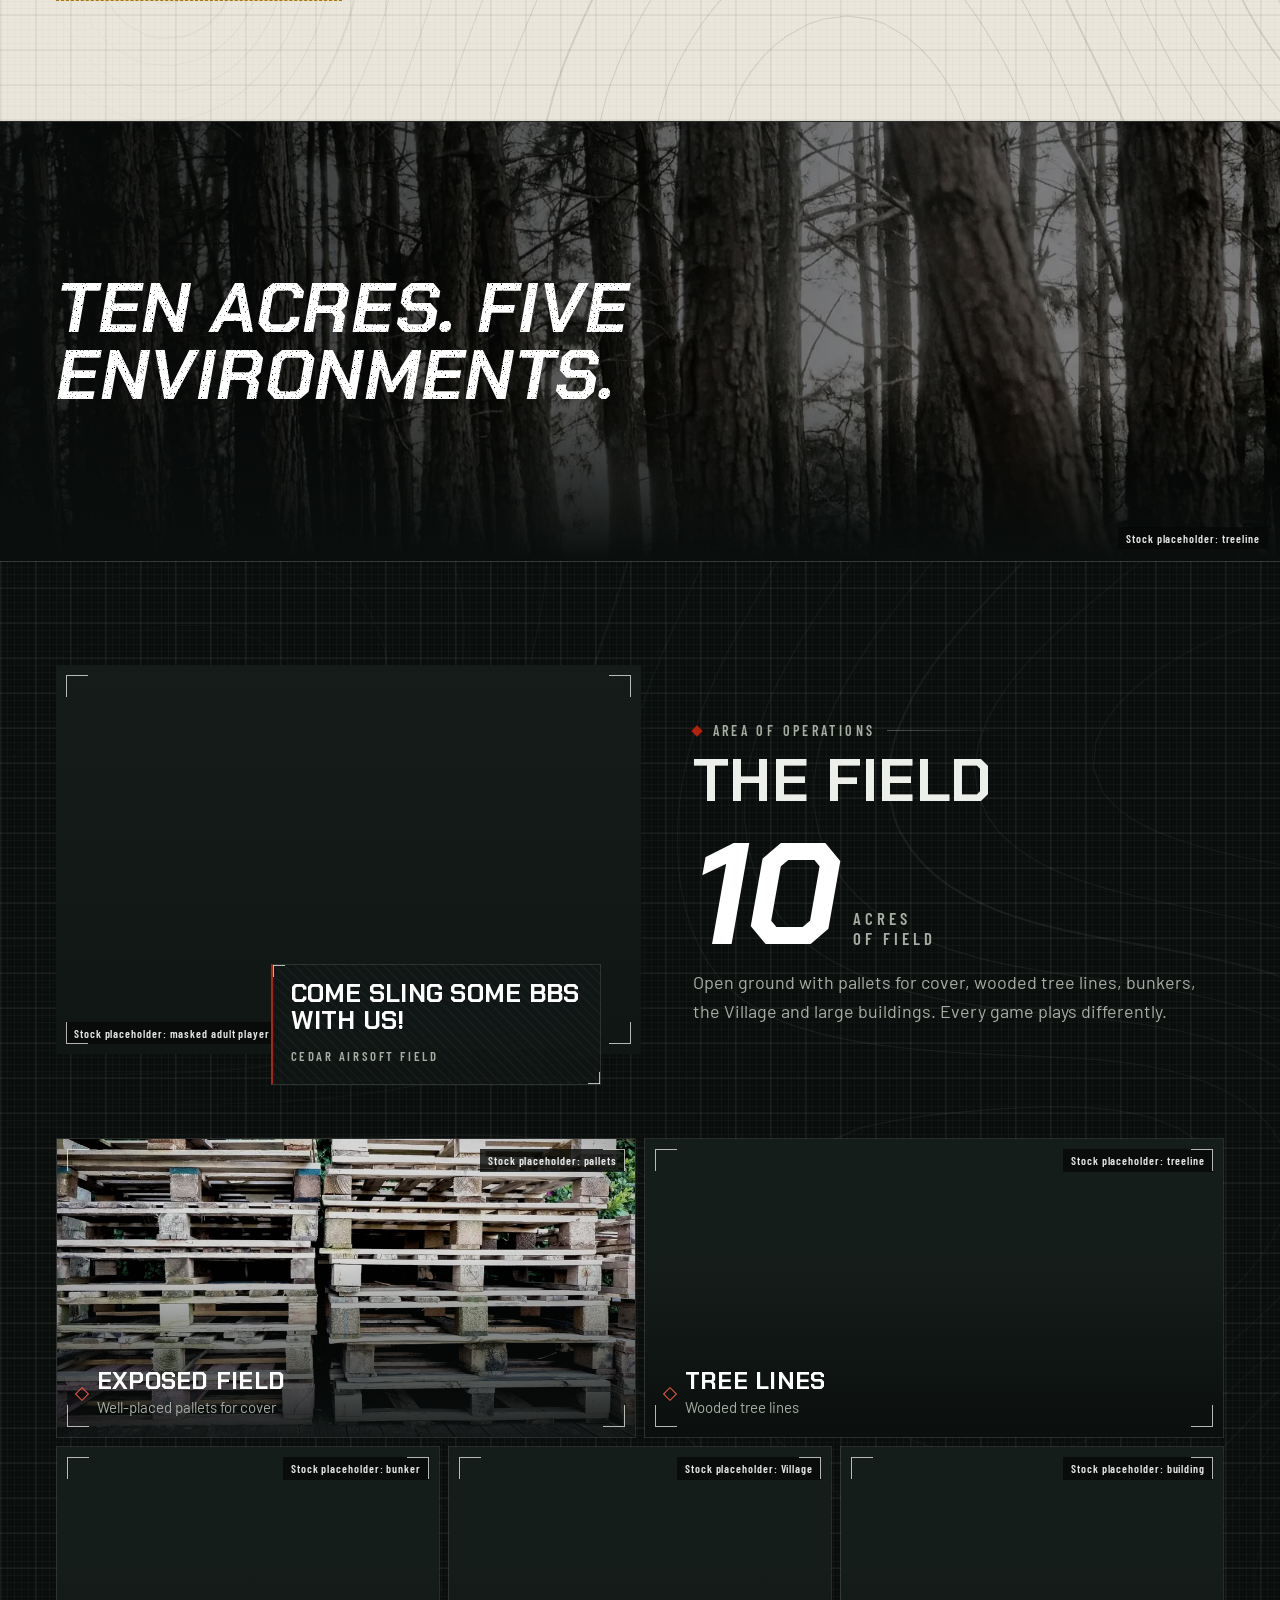
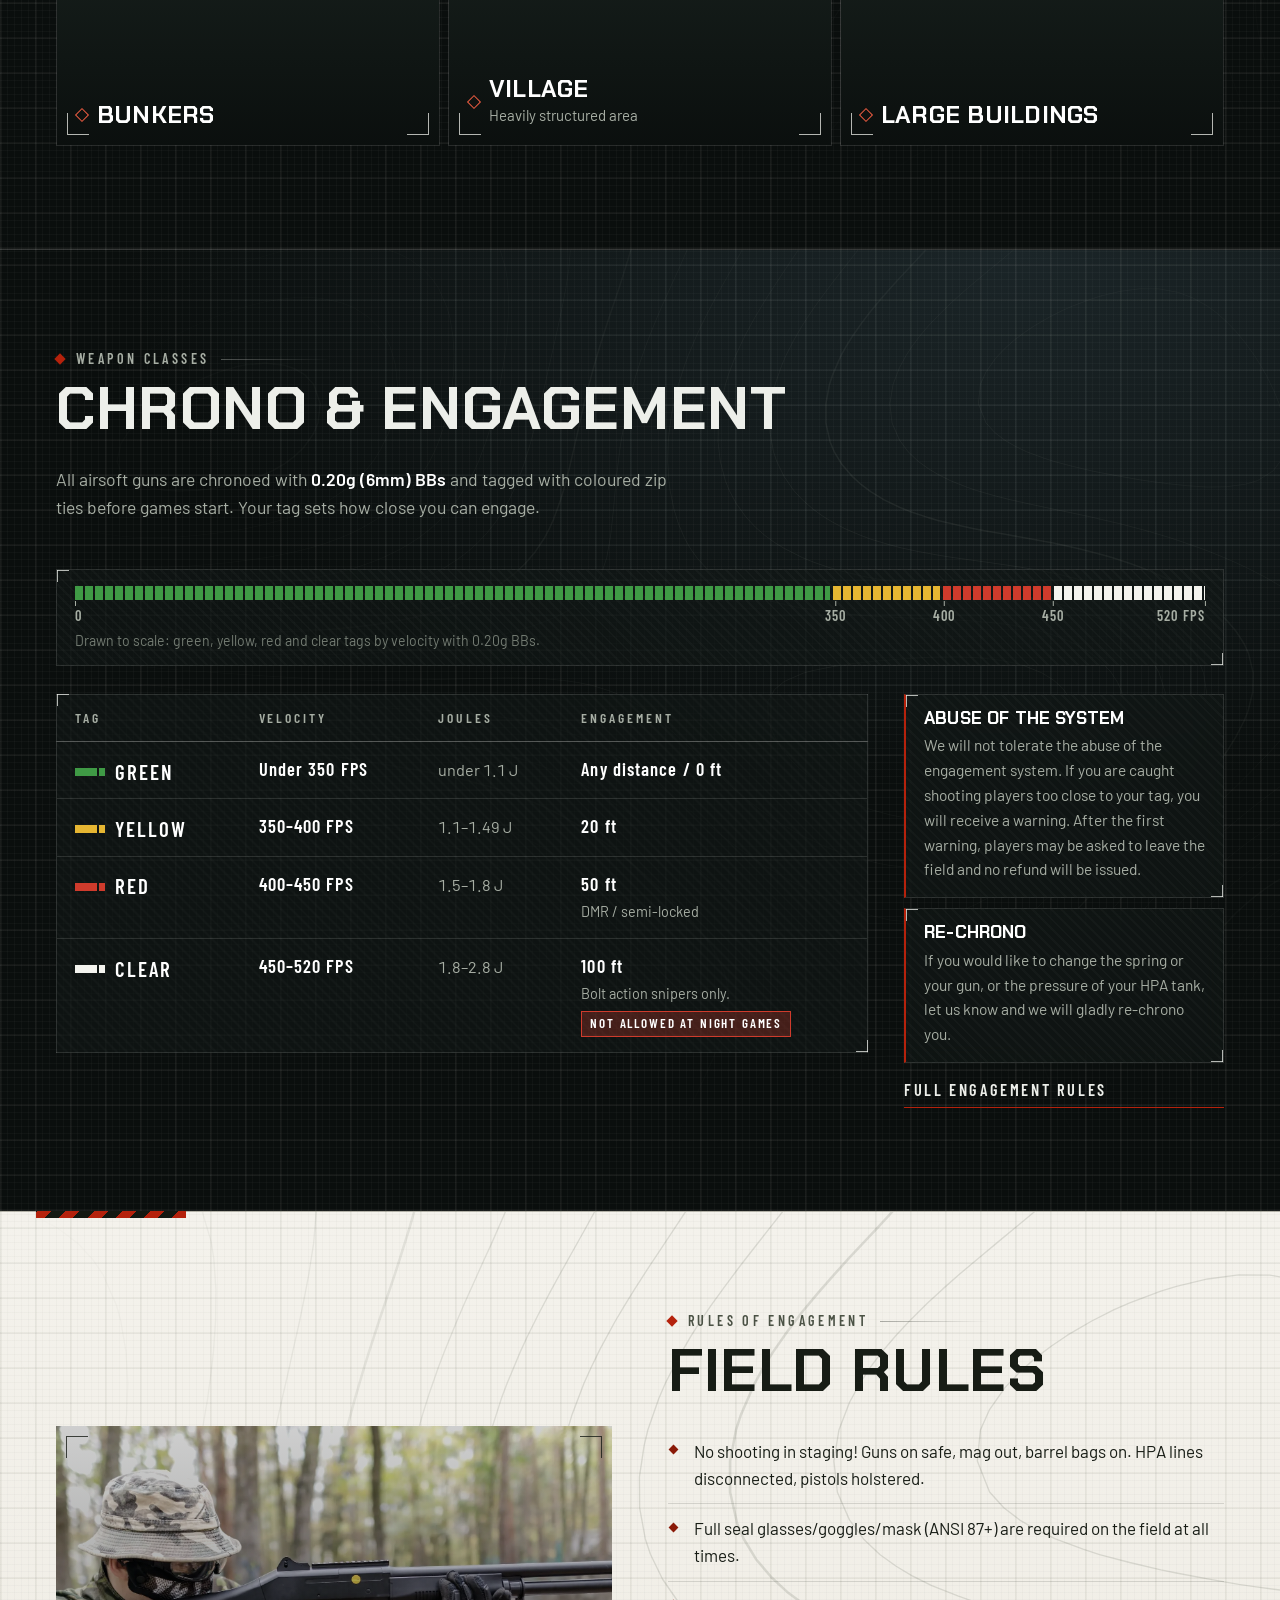
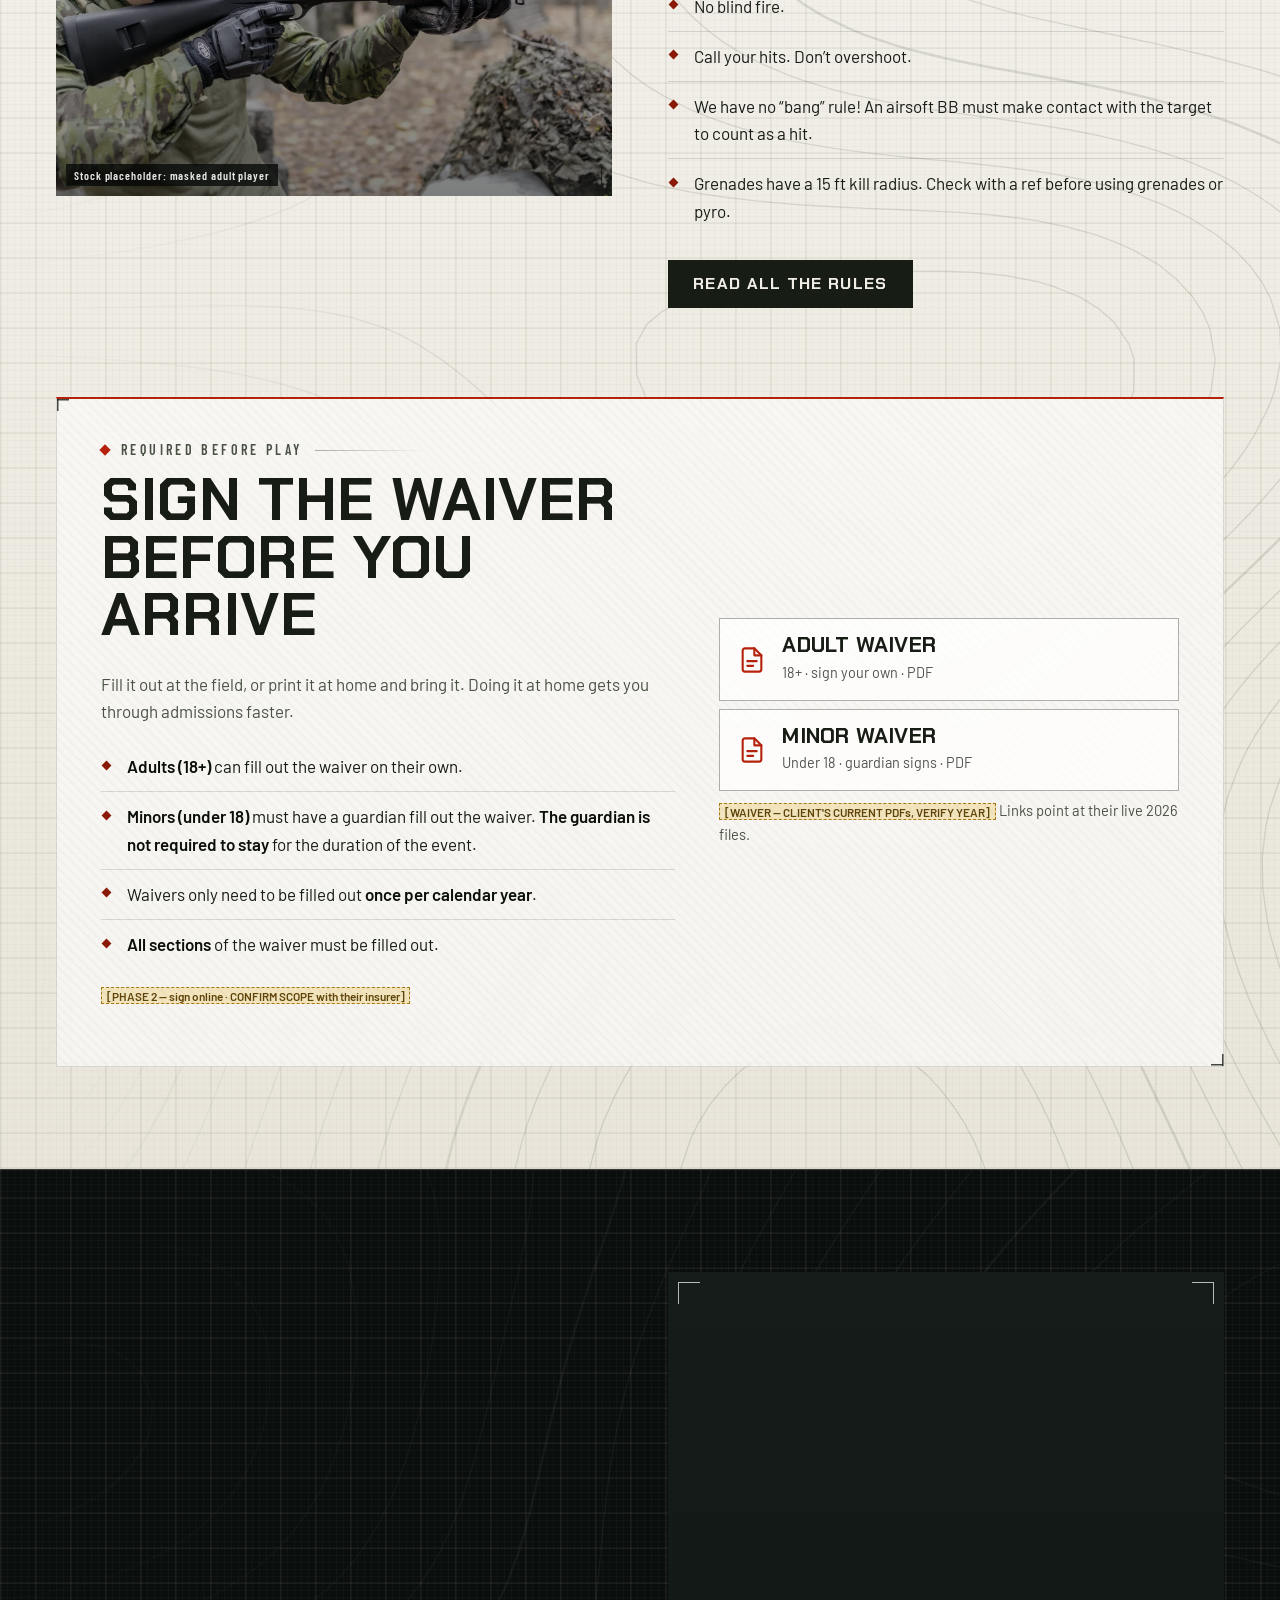
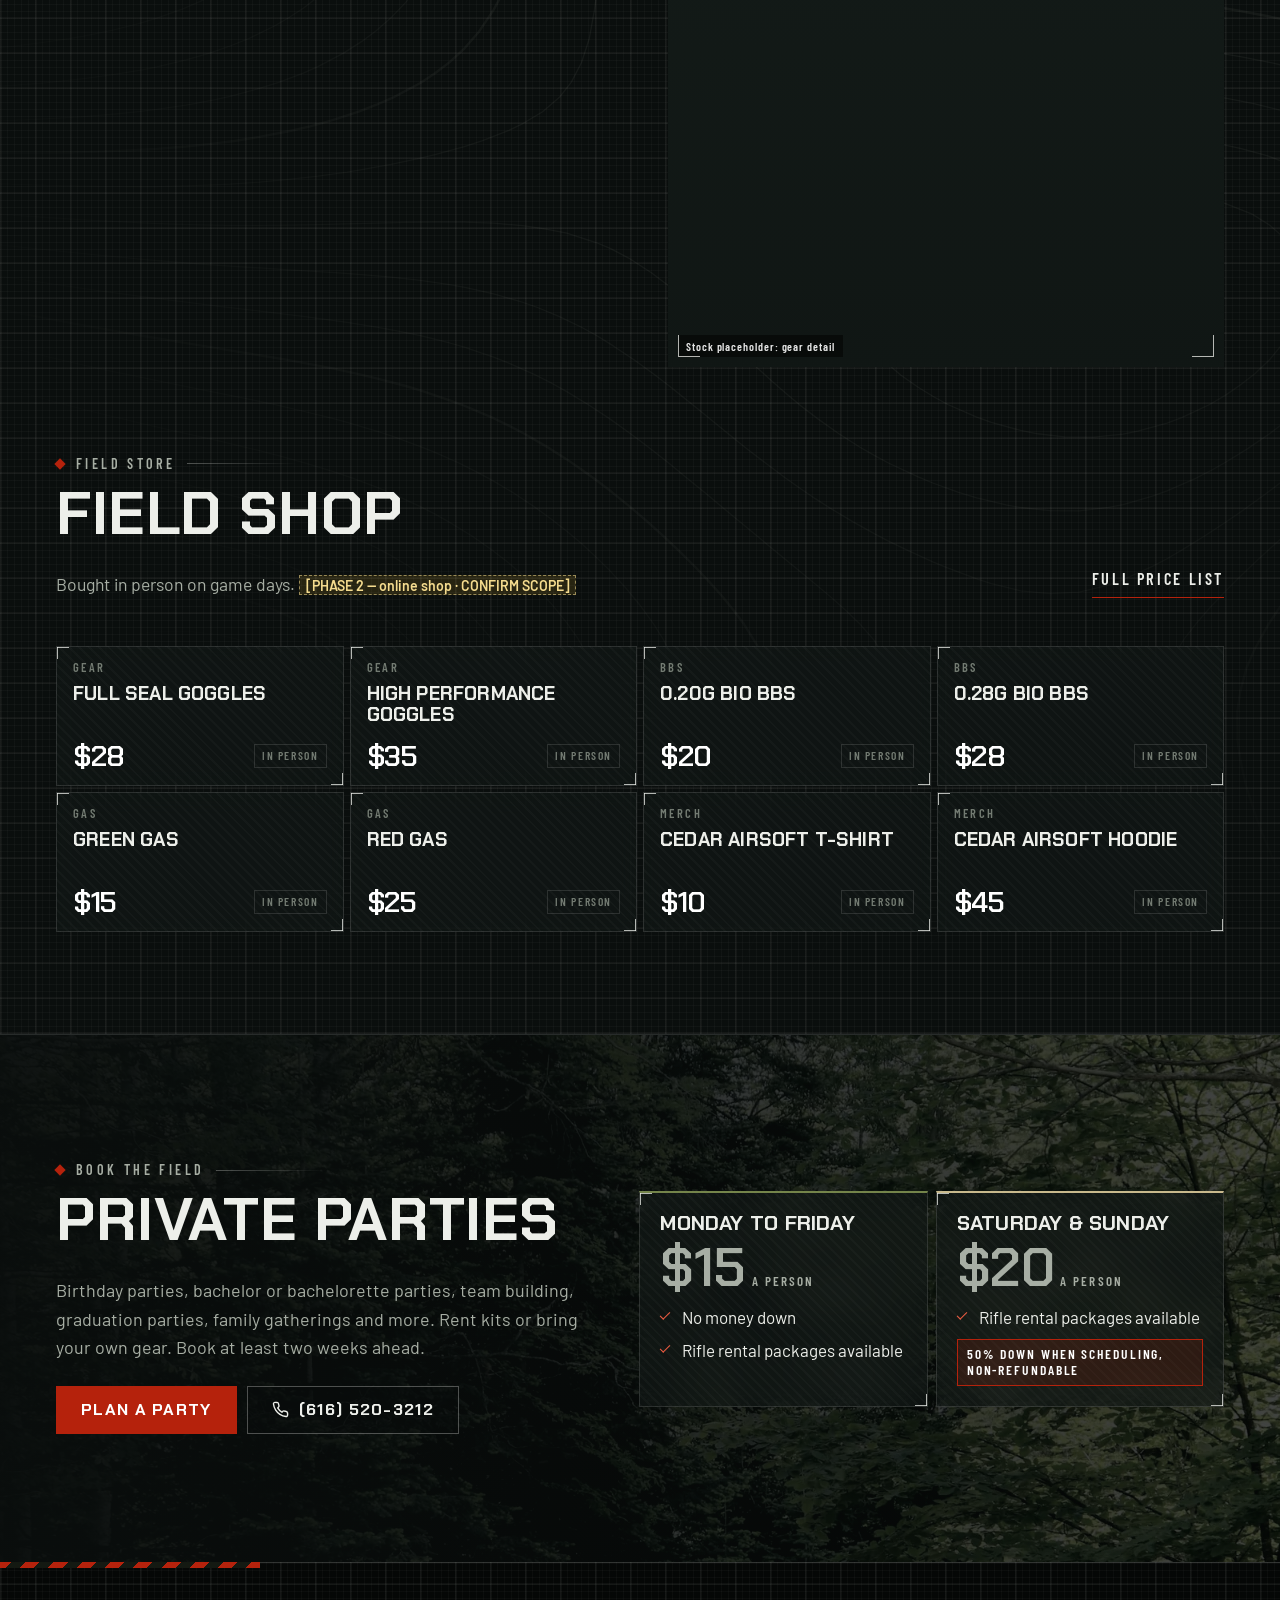
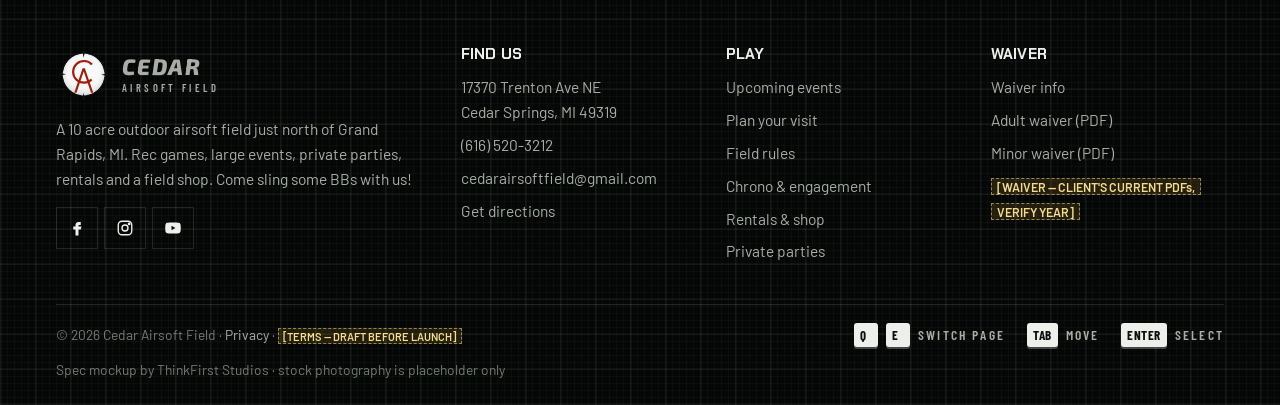
==== commit 982fdbd2: "Anchor hero waypoint to the compass marker Dashed leader line from the compass diamond, waypoint tra" ====
--- a/index.html
+++ b/index.html
@@ -100,8 +100,9 @@
     <p class="compass__read">020&deg; N</p>
   </div>
   <div class="waypoint" aria-hidden="true">
+    <span class="waypoint__lead"></span>
     <span class="waypoint__icon"></span>
-    <span class="waypoint__label">Cedar Airsoft Field<small>10 acres &middot; Cedar Springs, MI</small></span>
+    <span class="waypoint__plate"><b>Cedar Airsoft Field</b><small data-waypoint-sub>10 acres &middot; Cedar Springs, MI</small></span>
   </div>
   <div class="reticle" aria-hidden="true"><svg viewBox="0 0 320 320" fill="none"><path d="M278.0 172.9A122 122 0 0 1 173.9 278.0 M142.1 278.0A122 122 0 0 1 38.0 172.9 M38.0 141.1A122 122 0 0 1 142.1 36.0 M173.9 36.0A122 122 0 0 1 278.0 141.1" stroke="currentColor" stroke-width="10"/><g fill="currentColor"><polygon points="150,23 166,23 158,61"/><polygon points="296,150 296,166 257,158"/><polygon points="150,300 166,300 158,262"/><polygon points="20,147 20,163 58,155"/></g><circle cx="158" cy="157" r="5" fill="currentColor"/></svg></div>
   <span class="hero__ph">Stock placeholder: masked adult players in woodland</span>
--- a/styles.css
+++ b/styles.css
@@ -857,3 +857,13 @@
 .loader__logo { width: clamp(96px, 14vw, 132px); height: auto; margin-bottom: 18px; filter: drop-shadow(0 8px 24px rgba(0, 0, 0, .6)); animation: rise .6s var(--ease) both; }
 .reticle { color: rgba(239, 93, 66, .9); width: 70px; height: 70px; margin: -35px 0 0 -35px; }
 .reticle svg { animation: none; }
+
+/* ---------- waypoint: pinned to the compass marker by a leader line ---------- */
+.waypoint { left: 0; top: 64px; width: 260px; margin-left: -130px; gap: 0; transition: opacity .3s; }
+.waypoint::after { content: none; }
+.waypoint.is-off { opacity: 0; }
+.waypoint__lead { display: block; width: 1px; height: clamp(80px, 15vh, 160px); background: repeating-linear-gradient(to bottom, rgba(239, 93, 66, .9) 0 4px, transparent 4px 8px); }
+.waypoint__icon { margin-top: 2px; }
+.waypoint__plate { margin-top: 12px; padding: 8px 14px 7px; text-align: center; background: var(--ticks), rgba(6, 8, 7, .74); border: 1px solid var(--line); -webkit-backdrop-filter: blur(8px); backdrop-filter: blur(8px); }
+.waypoint__plate b { display: block; font: 600 .95rem/1.1 var(--display); letter-spacing: .18em; text-transform: uppercase; color: #fff; }
+.waypoint__plate small { display: block; margin-top: 3px; font: 600 .78rem/1.2 var(--display); letter-spacing: .16em; text-transform: uppercase; color: var(--accent-hi); }
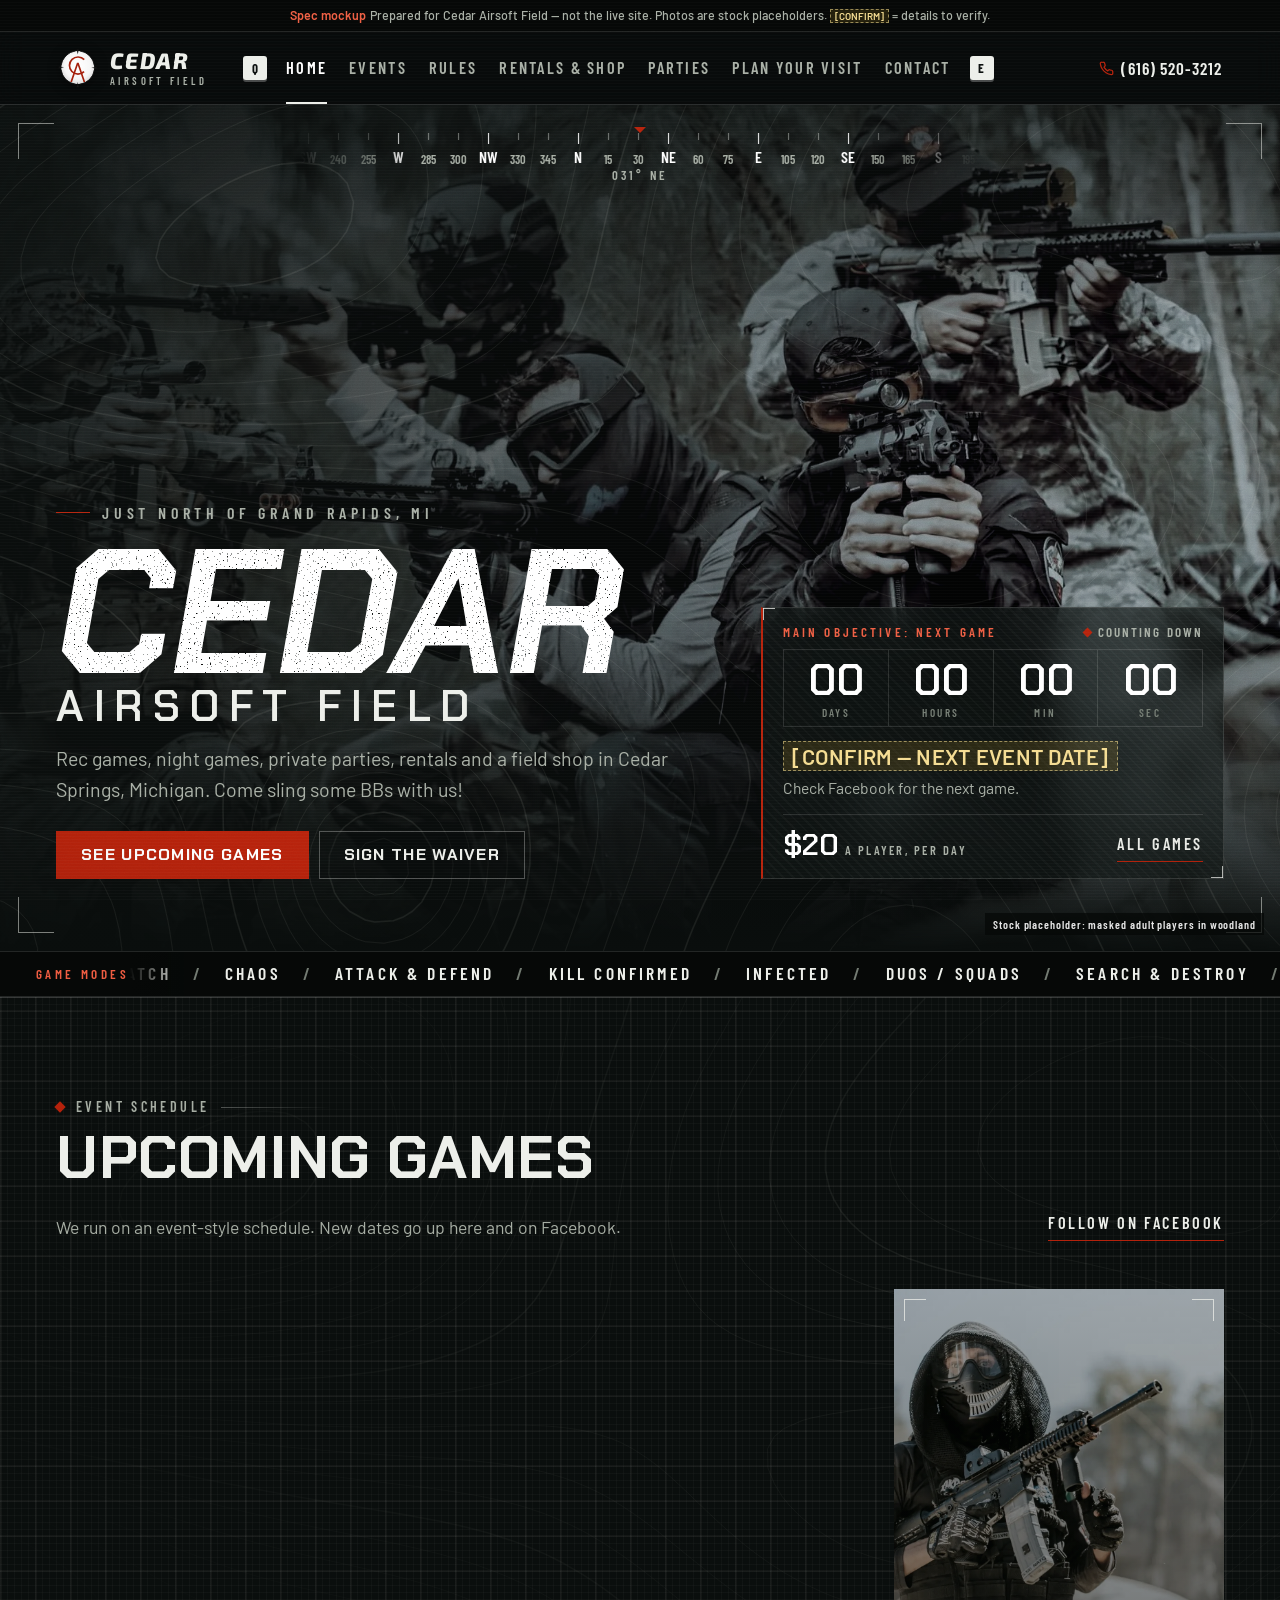
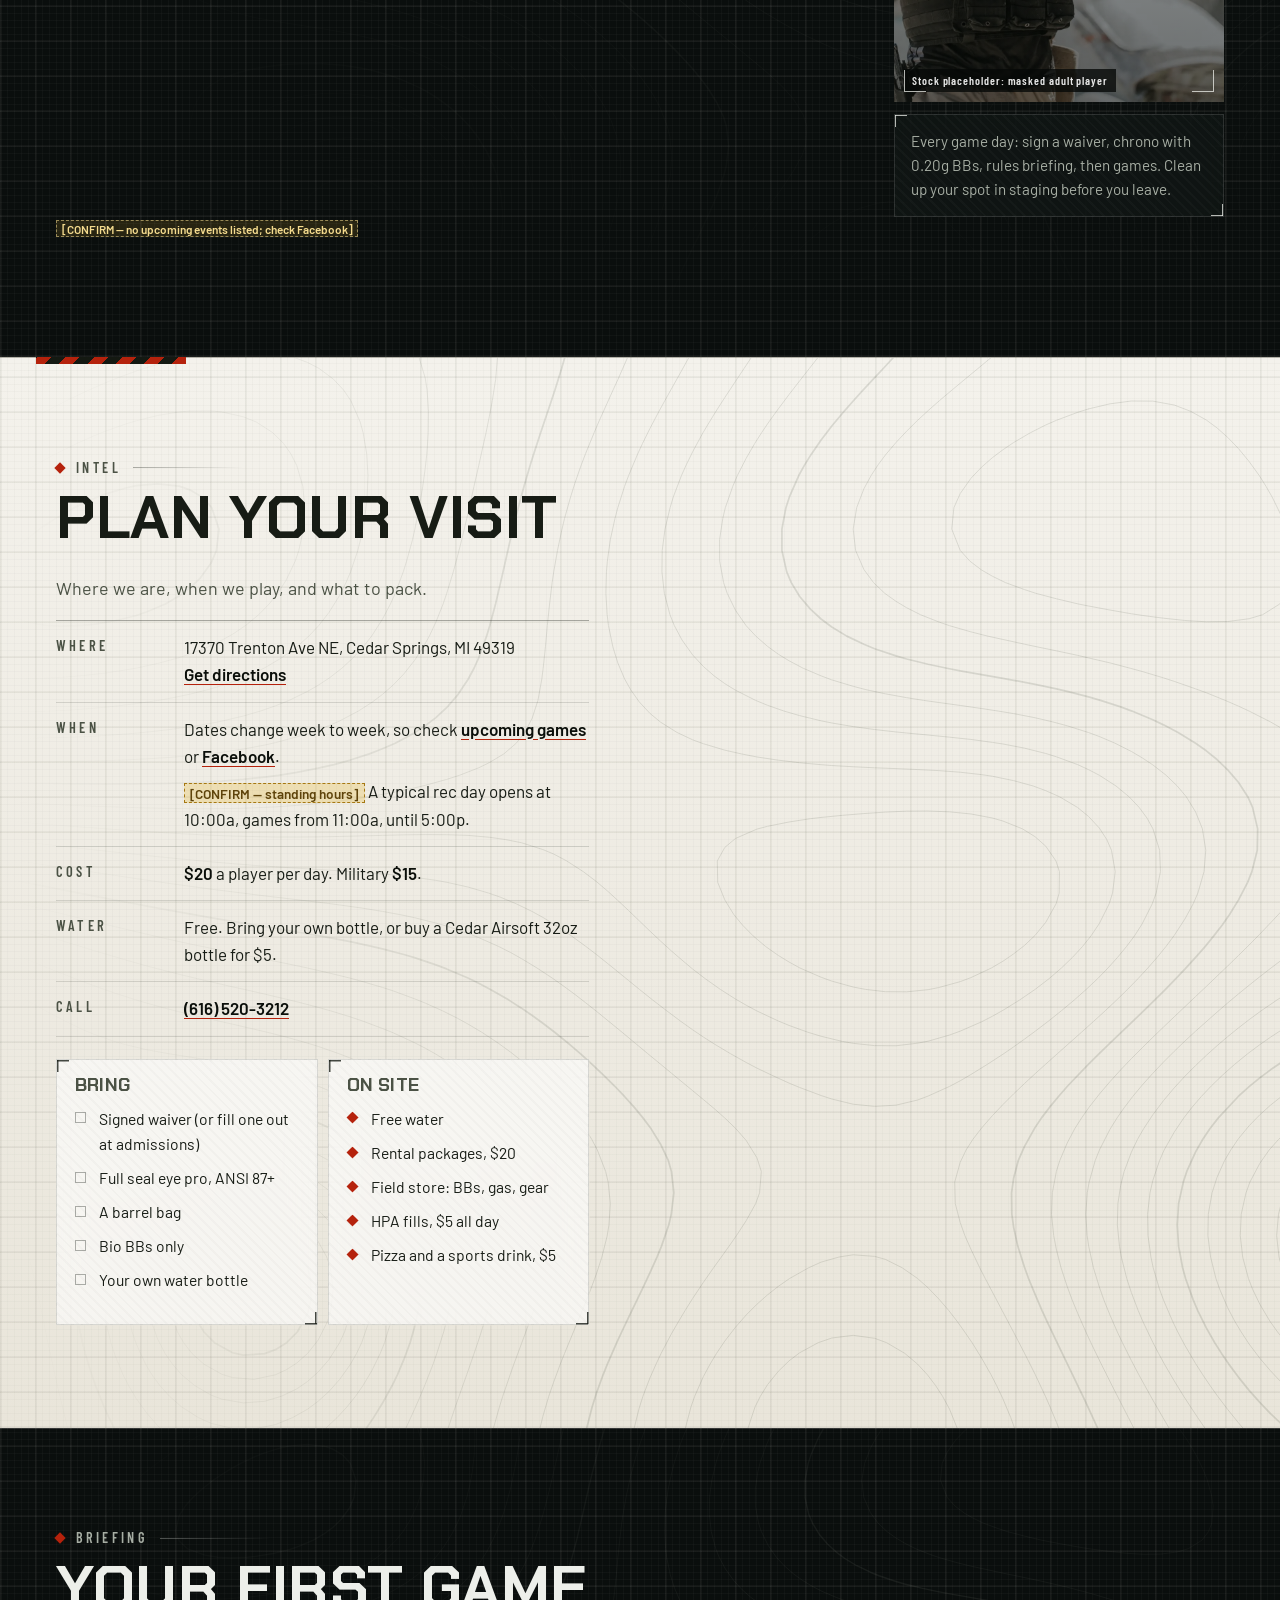
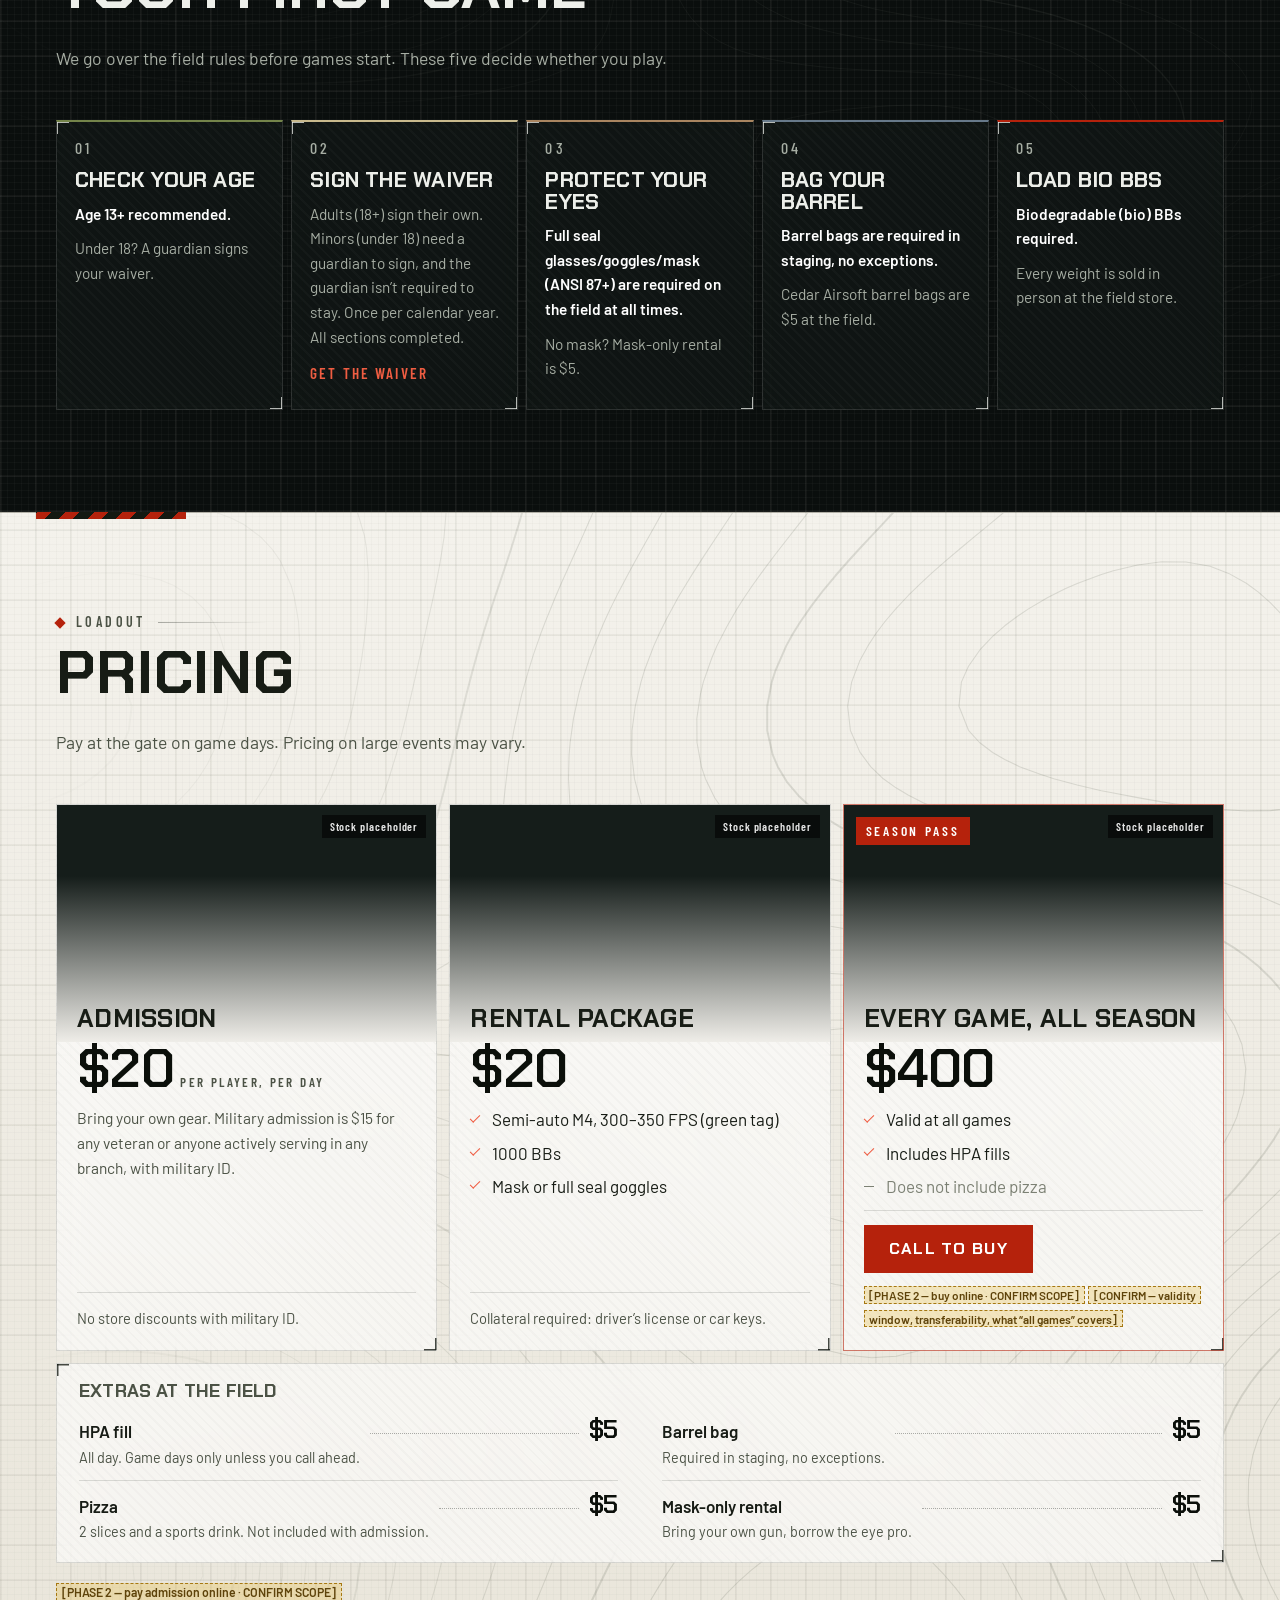
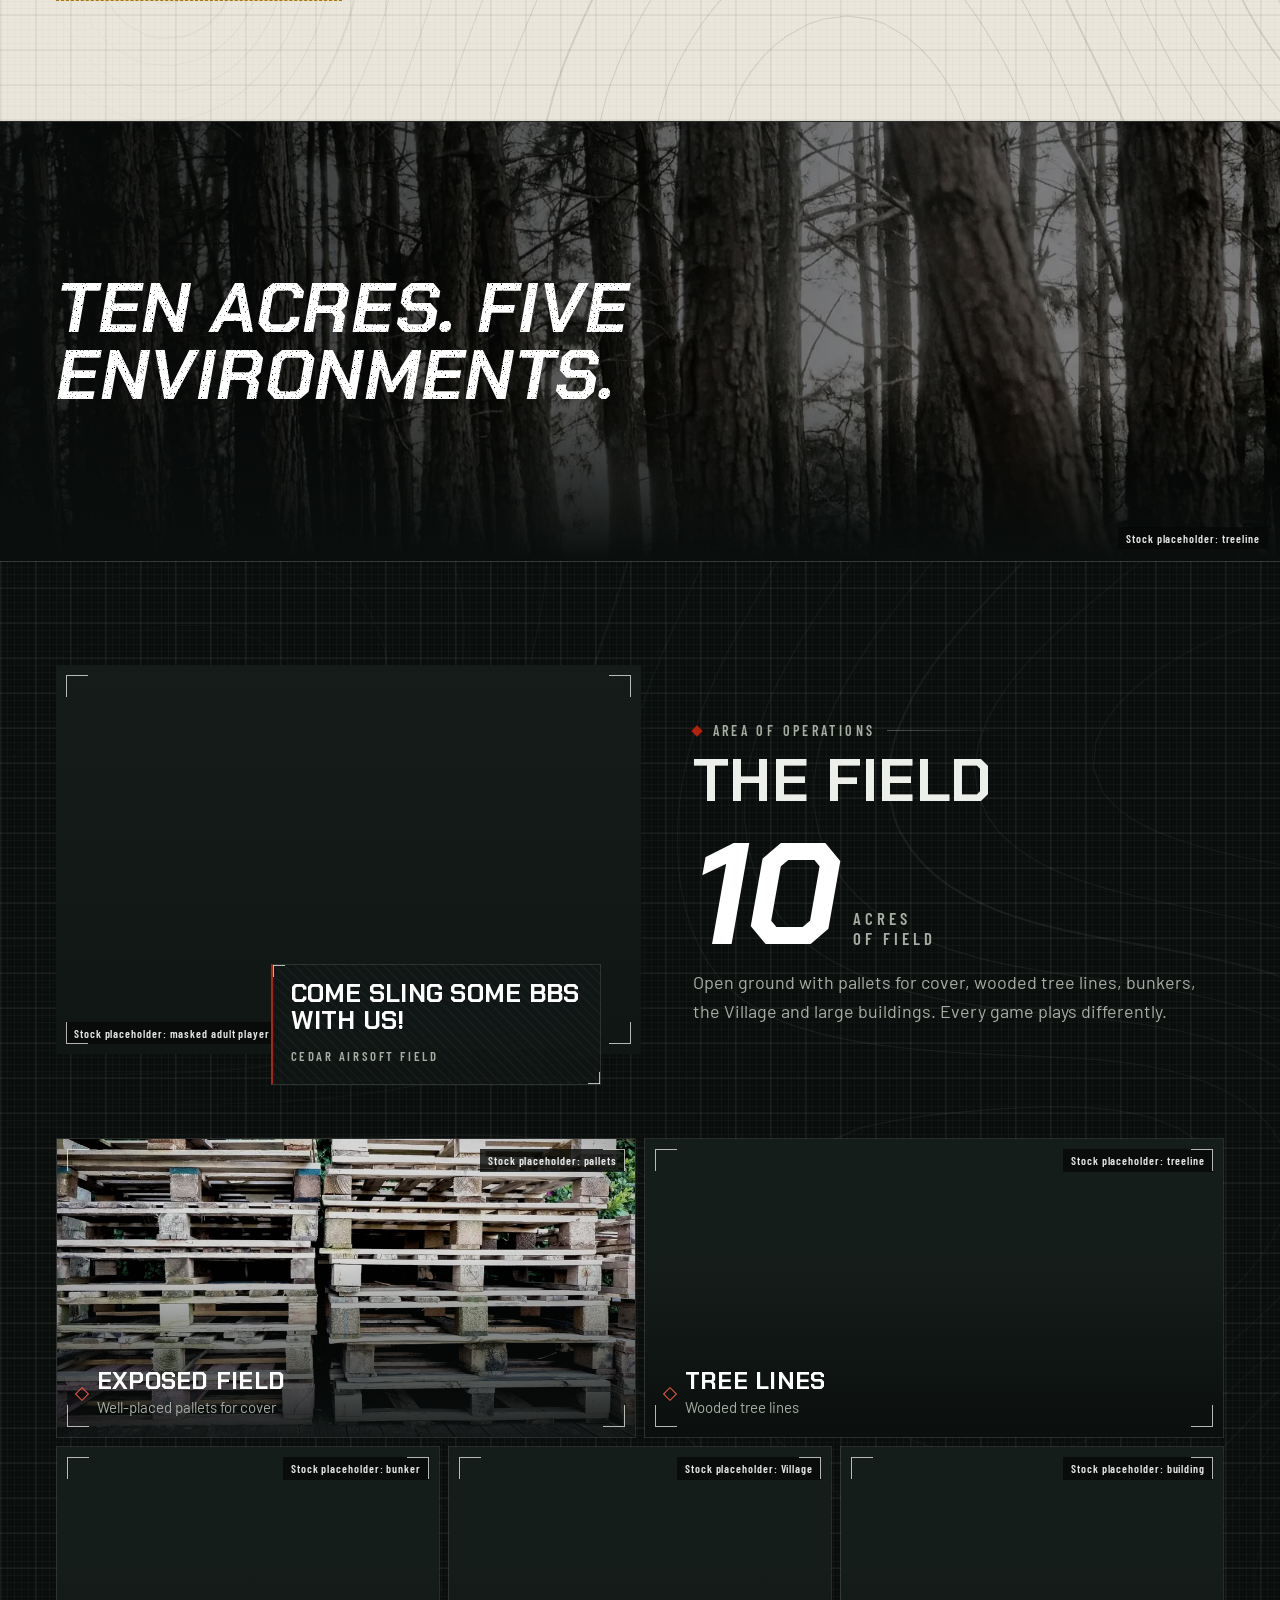
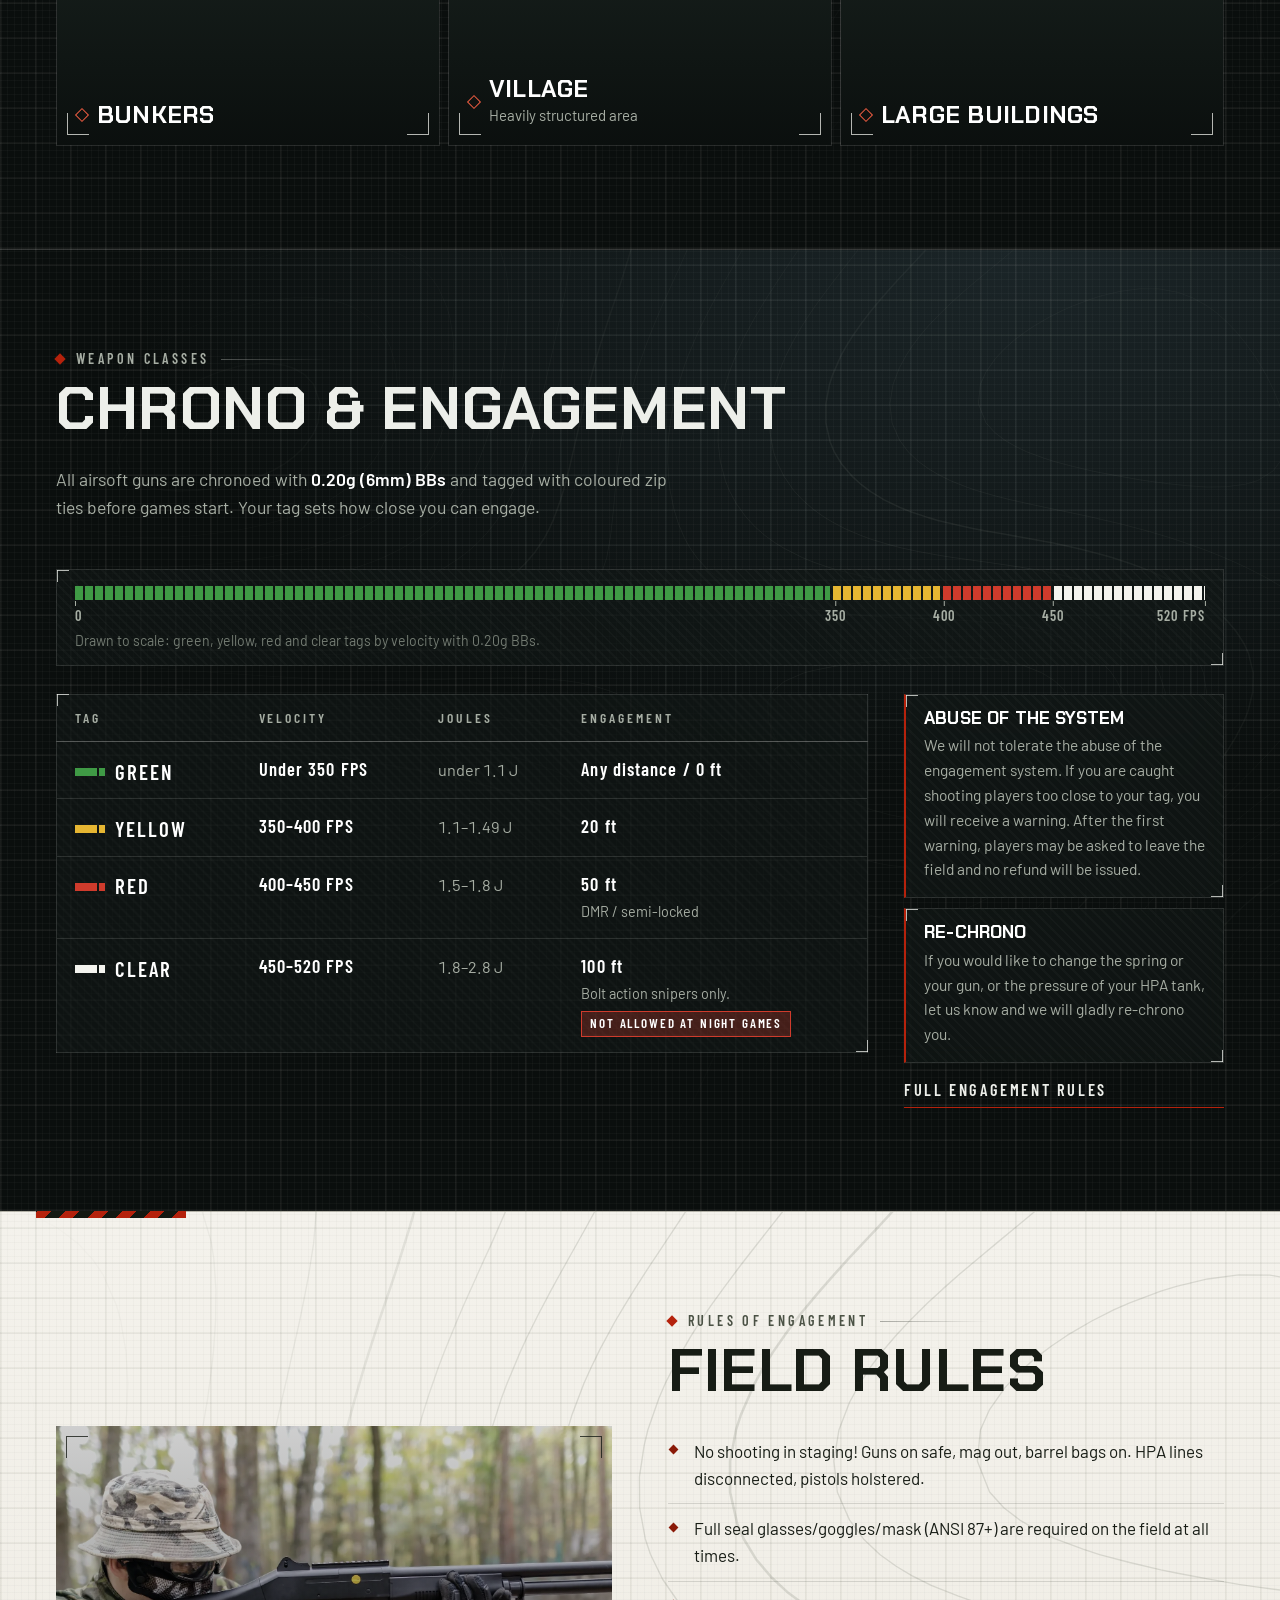
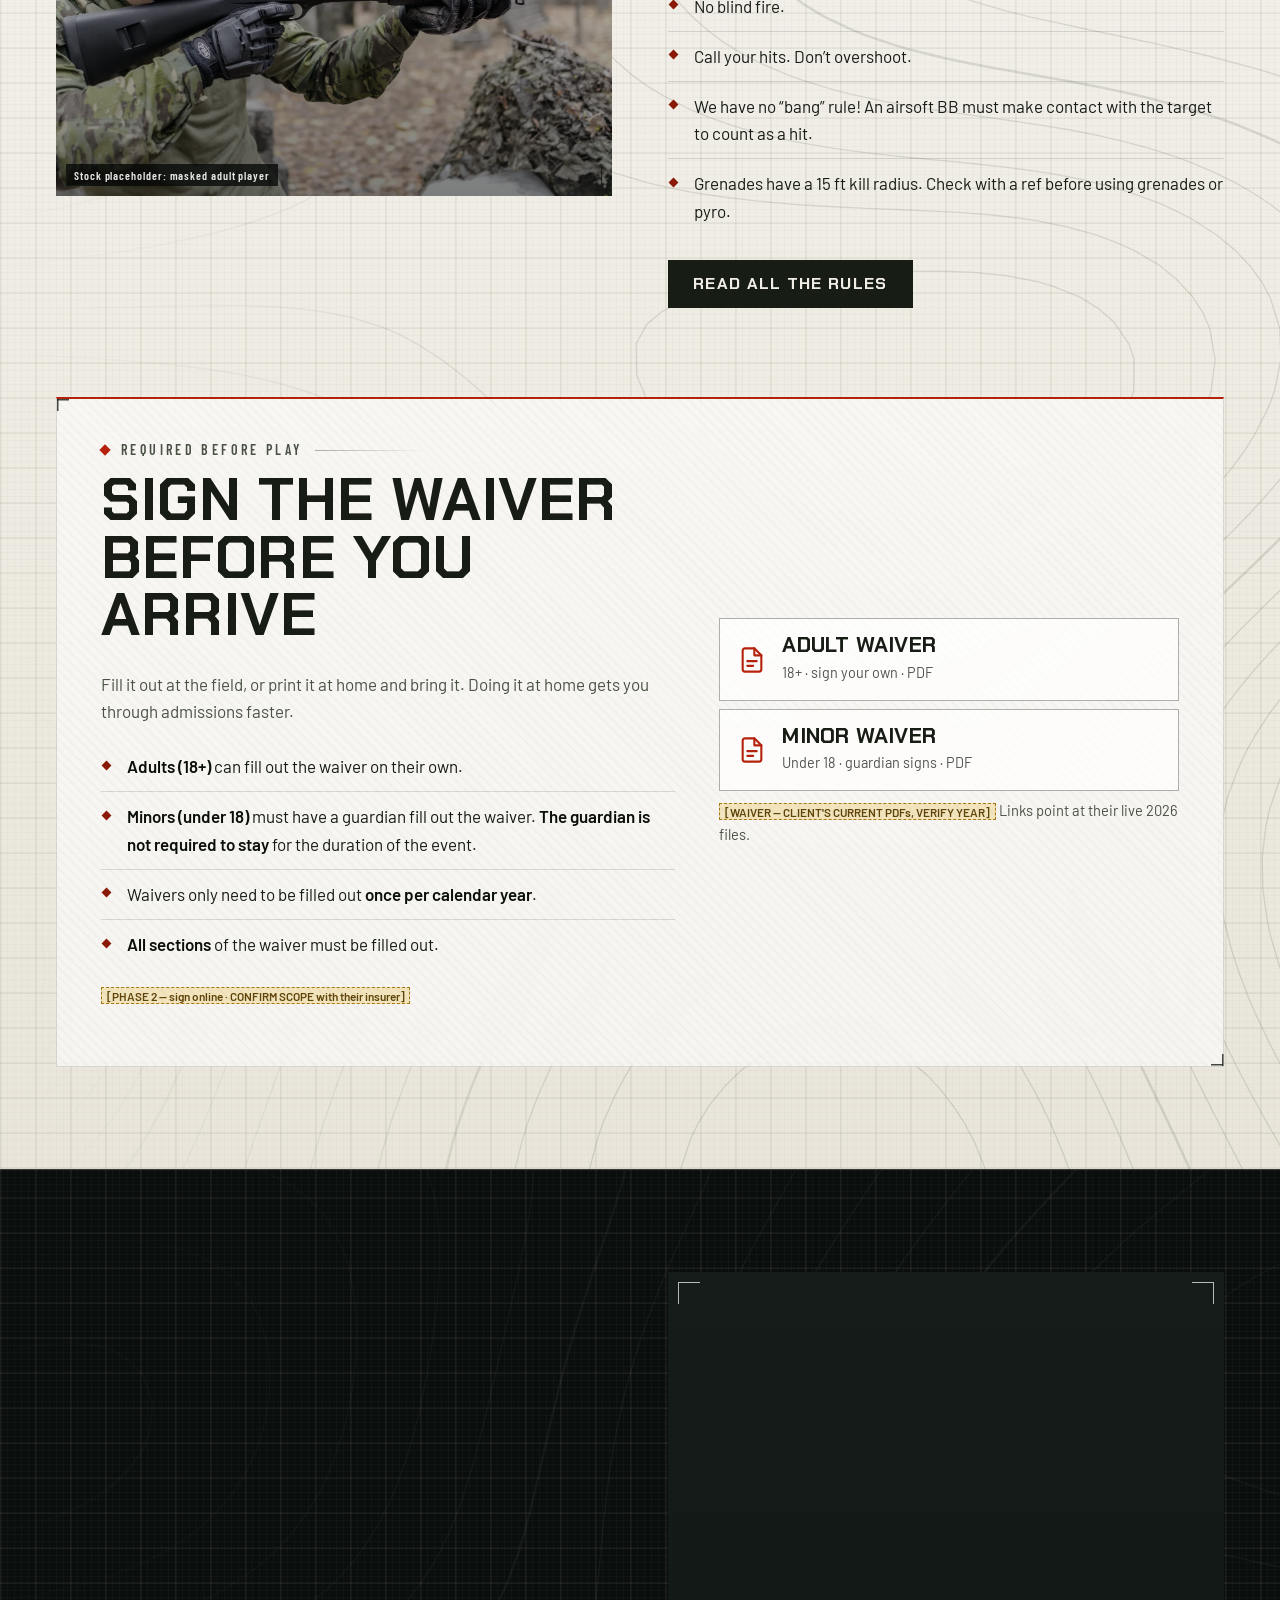
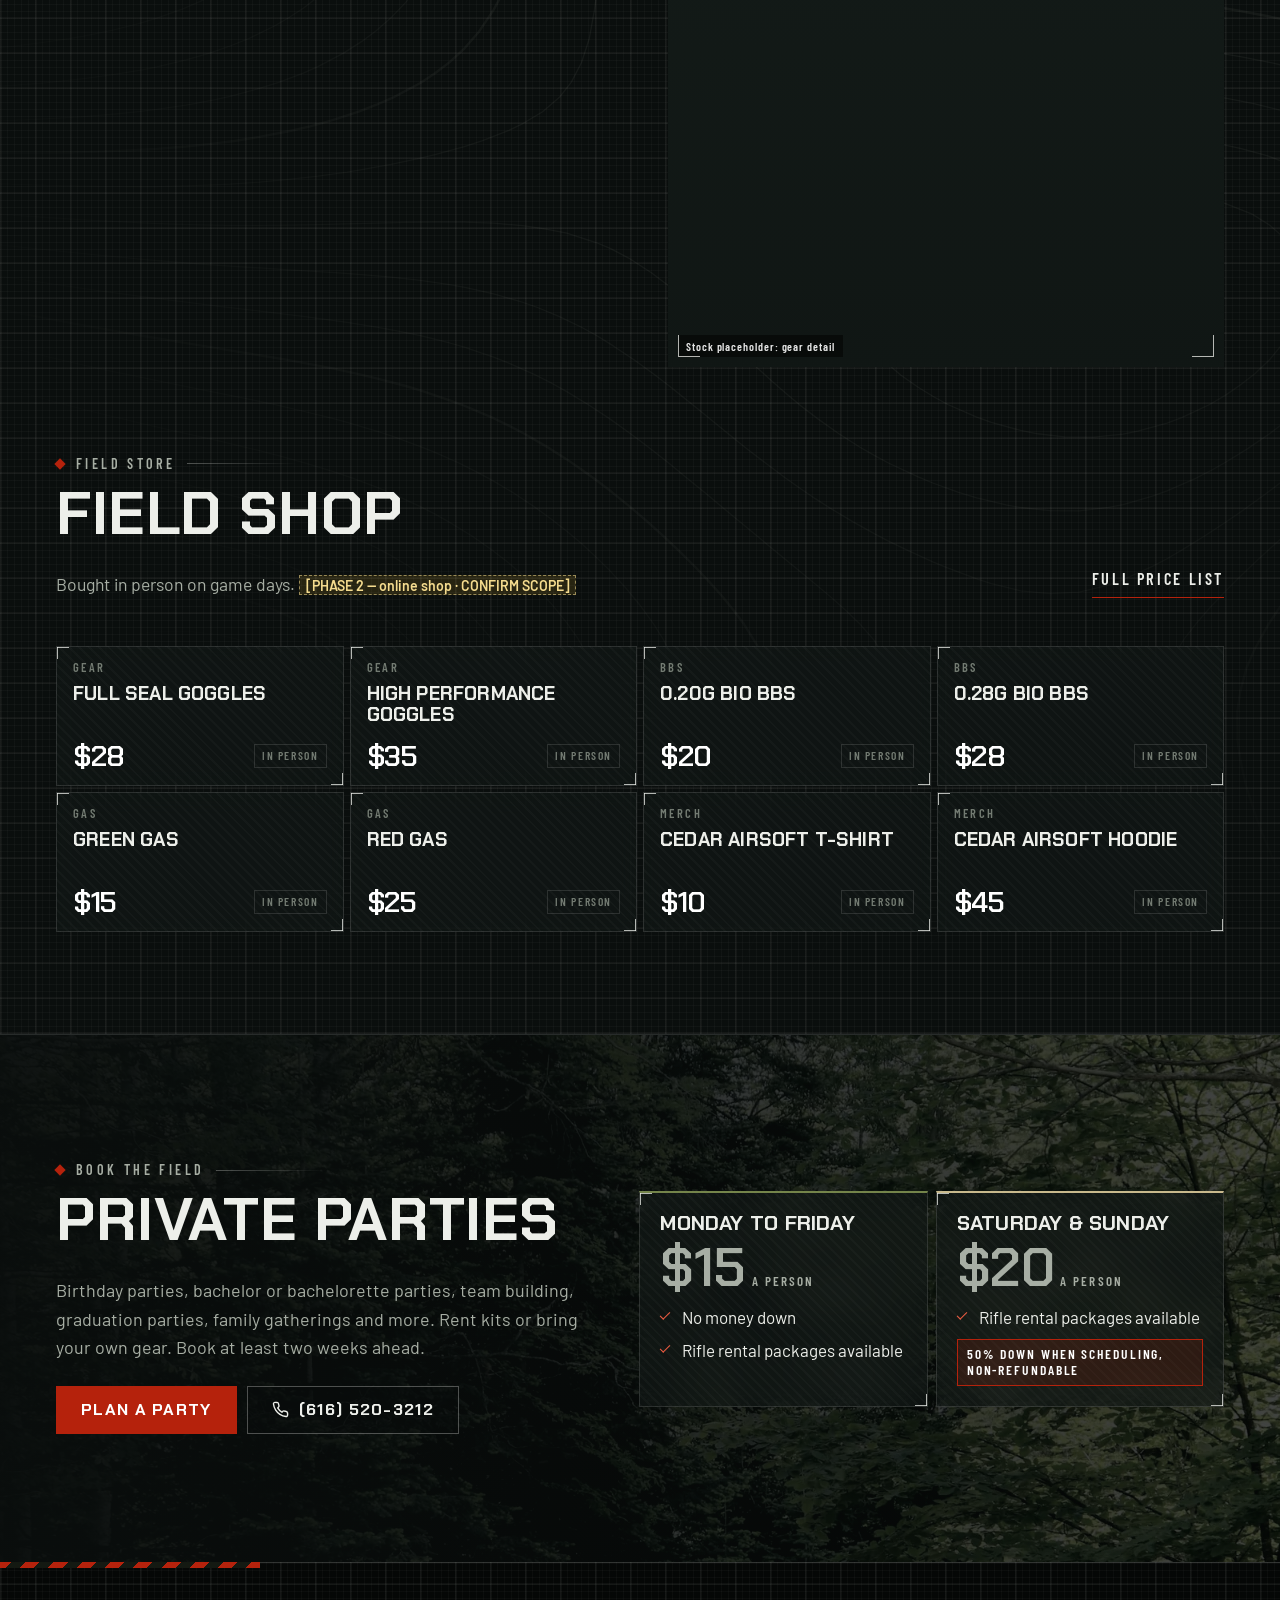
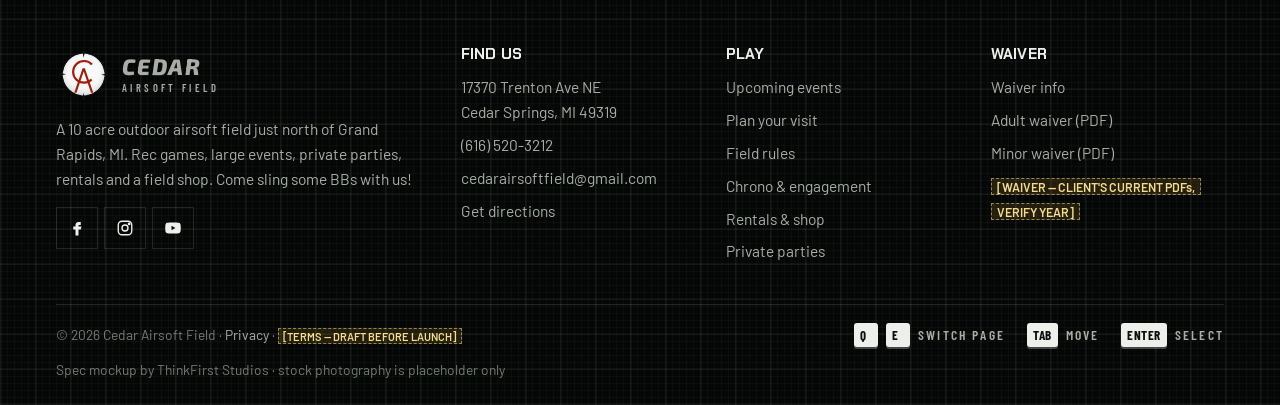
==== commit 0d9cbe2a: "Remove hero waypoint marker Reviewer found it distracting. Also drops the compass diamond that point" ====
--- a/index.html
+++ b/index.html
@@ -95,14 +95,9 @@
   <div class="hero__slash" aria-hidden="true"></div>
   <div class="hero__frame" aria-hidden="true"><i></i></div>
   <div class="compass" aria-hidden="true">
-    <div class="compass__window"><div class="compass__strip"></div><span class="compass__marker"></span></div>
+    <div class="compass__window"><div class="compass__strip"></div></div>
     <span class="compass__caret"></span>
     <p class="compass__read">020&deg; N</p>
-  </div>
-  <div class="waypoint" aria-hidden="true">
-    <span class="waypoint__lead"></span>
-    <span class="waypoint__icon"></span>
-    <span class="waypoint__plate"><b>Cedar Airsoft Field</b><small data-waypoint-sub>10 acres &middot; Cedar Springs, MI</small></span>
   </div>
   <div class="reticle" aria-hidden="true"><svg viewBox="0 0 320 320" fill="none"><path d="M278.0 172.9A122 122 0 0 1 173.9 278.0 M142.1 278.0A122 122 0 0 1 38.0 172.9 M38.0 141.1A122 122 0 0 1 142.1 36.0 M173.9 36.0A122 122 0 0 1 278.0 141.1" stroke="currentColor" stroke-width="10"/><g fill="currentColor"><polygon points="150,23 166,23 158,61"/><polygon points="296,150 296,166 257,158"/><polygon points="150,300 166,300 158,262"/><polygon points="20,147 20,163 58,155"/></g><circle cx="158" cy="157" r="5" fill="currentColor"/></svg></div>
   <span class="hero__ph">Stock placeholder: masked adult players in woodland</span>
--- a/styles.css
+++ b/styles.css
@@ -4,7 +4,7 @@
 
    A game-HUD interface: translucent glass panels with corner ticks, thin
    light rules, wide-tracked condensed labels, menu rows that invert on
-   focus, a compass strip, objective tracker and waypoint marker.
+   focus, a compass strip and an objective tracker.
    Inspired by tactical-shooter menus generally; no game names, logos or
    fonts are used.
 
@@ -273,18 +273,9 @@
 .compass__strip span.major::before { height: 11px; background: #fff; }
 .compass__strip span b { position: absolute; left: 0; right: 0; bottom: 2px; font-weight: 600; }
 .compass__caret { position: absolute; left: 50%; top: -6px; width: 0; height: 0; border: 6px solid transparent; border-top-color: var(--accent); transform: translateX(-50%); }
-.compass__marker { position: absolute; top: 14px; left: 50%; width: 9px; height: 9px; margin-left: -4.5px; background: var(--accent); transform: rotate(45deg); box-shadow: 0 0 10px rgba(181, 34, 12, .7); }
 .compass__read { text-align: center; margin-top: 2px; font: 600 .8rem/1 var(--display); letter-spacing: .24em; color: var(--dim); }
 @media (max-width: 700px) { .compass { top: 16px; } }
 
-/* waypoint marker floating over the photo */
-.waypoint { position: absolute; z-index: 1; left: 66%; top: 30%; display: flex; flex-direction: column; align-items: center; gap: 6px; text-align: center; pointer-events: none; animation: rise .8s .9s var(--ease) both; }
-.waypoint__icon { width: 22px; height: 22px; border: 2px solid var(--accent-hi); transform: rotate(45deg); display: grid; place-items: center; animation: bob 3s ease-in-out infinite; }
-.waypoint__icon::after { content: ""; width: 8px; height: 8px; background: var(--accent-hi); }
-.waypoint__label { font: 600 .95rem/1.15 var(--display); letter-spacing: .16em; text-transform: uppercase; color: var(--strong); text-shadow: 0 1px 8px rgba(0, 0, 0, .8); }
-.waypoint__label small { display: block; font-size: .78rem; letter-spacing: .2em; color: var(--dim); margin-top: 3px; }
-.waypoint::after { content: ""; width: 1px; height: 70px; background: linear-gradient(var(--accent-hi), transparent); }
-@media (max-width: 979px) { .waypoint { display: none; } }
 
 .hero__grid { display: grid; gap: 30px; align-items: end; }
 @media (min-width: 980px) { .hero__grid { grid-template-columns: 1.4fr 1fr; gap: 56px; } }
@@ -858,12 +849,3 @@
 .reticle { color: rgba(239, 93, 66, .9); width: 70px; height: 70px; margin: -35px 0 0 -35px; }
 .reticle svg { animation: none; }
 
-/* ---------- waypoint: pinned to the compass marker by a leader line ---------- */
-.waypoint { left: 0; top: 64px; width: 260px; margin-left: -130px; gap: 0; transition: opacity .3s; }
-.waypoint::after { content: none; }
-.waypoint.is-off { opacity: 0; }
-.waypoint__lead { display: block; width: 1px; height: clamp(80px, 15vh, 160px); background: repeating-linear-gradient(to bottom, rgba(239, 93, 66, .9) 0 4px, transparent 4px 8px); }
-.waypoint__icon { margin-top: 2px; }
-.waypoint__plate { margin-top: 12px; padding: 8px 14px 7px; text-align: center; background: var(--ticks), rgba(6, 8, 7, .74); border: 1px solid var(--line); -webkit-backdrop-filter: blur(8px); backdrop-filter: blur(8px); }
-.waypoint__plate b { display: block; font: 600 .95rem/1.1 var(--display); letter-spacing: .18em; text-transform: uppercase; color: #fff; }
-.waypoint__plate small { display: block; margin-top: 3px; font: 600 .78rem/1.2 var(--display); letter-spacing: .16em; text-transform: uppercase; color: var(--accent-hi); }
